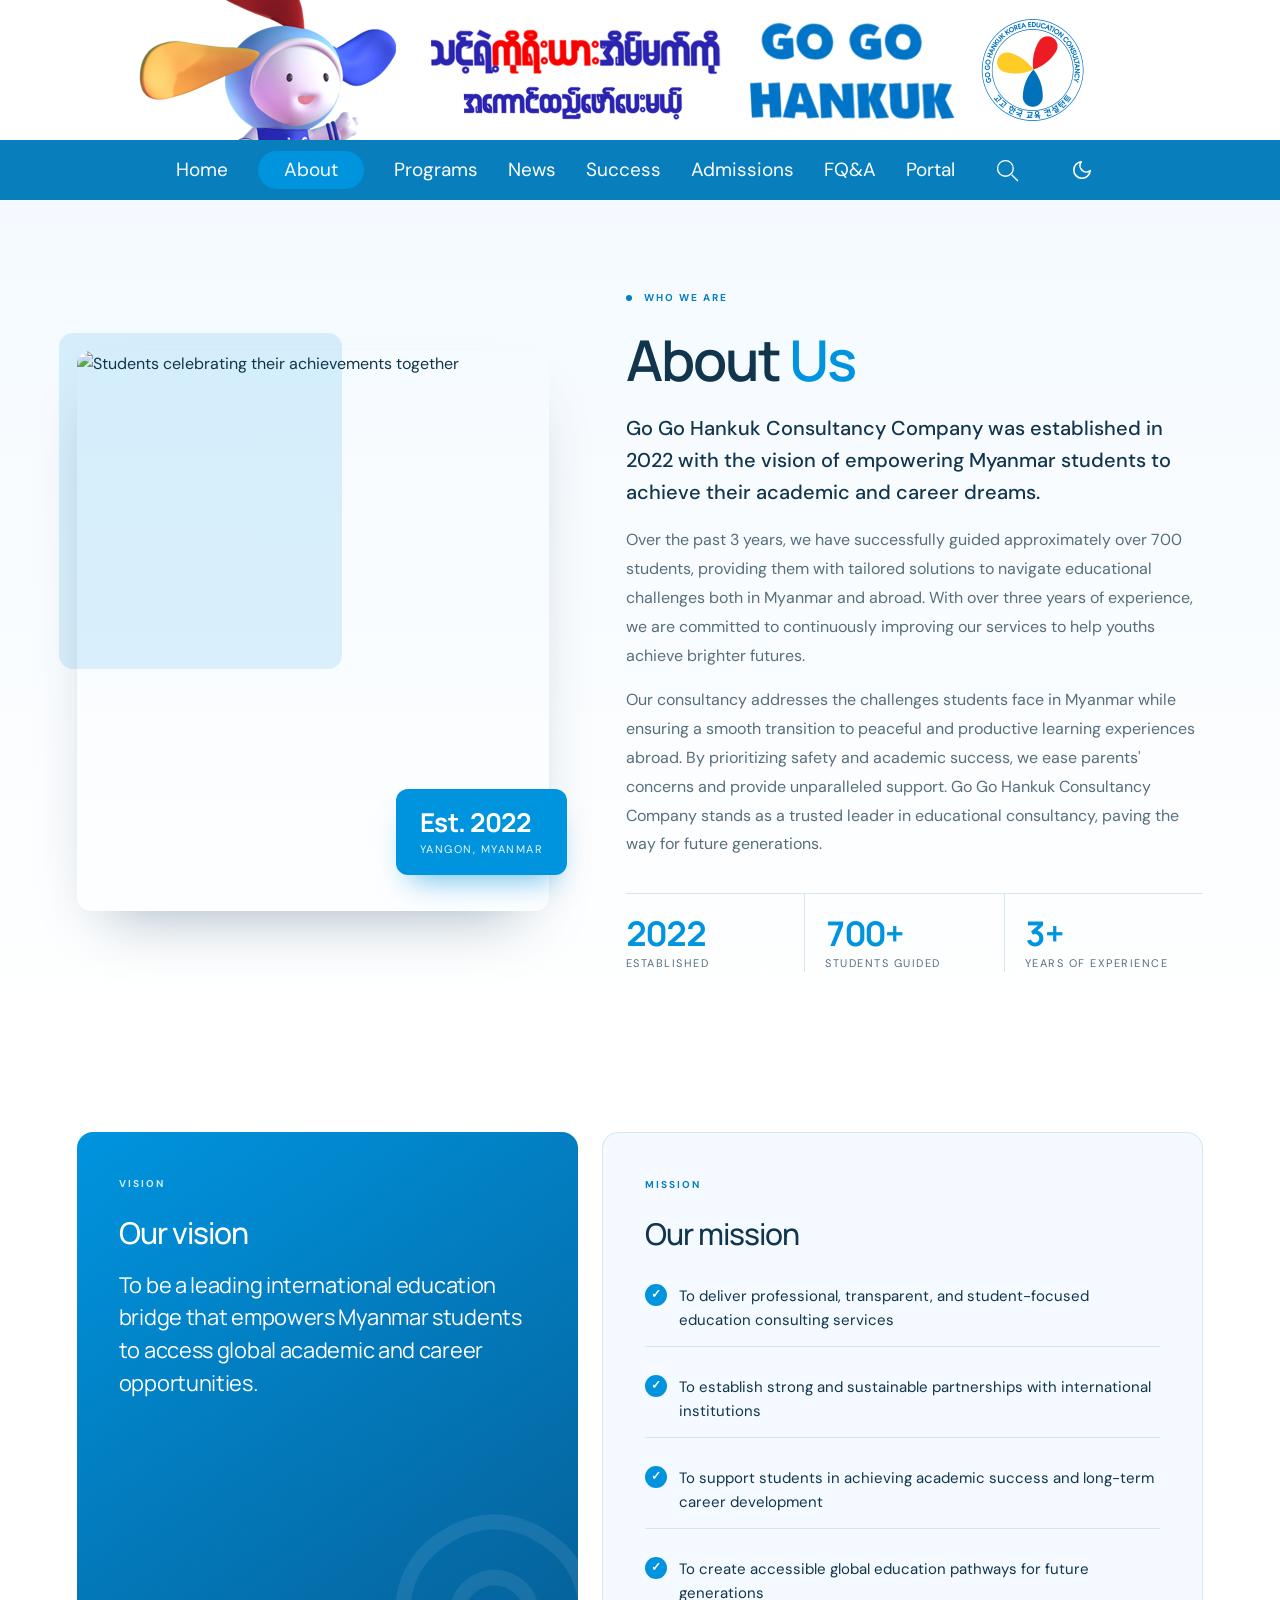
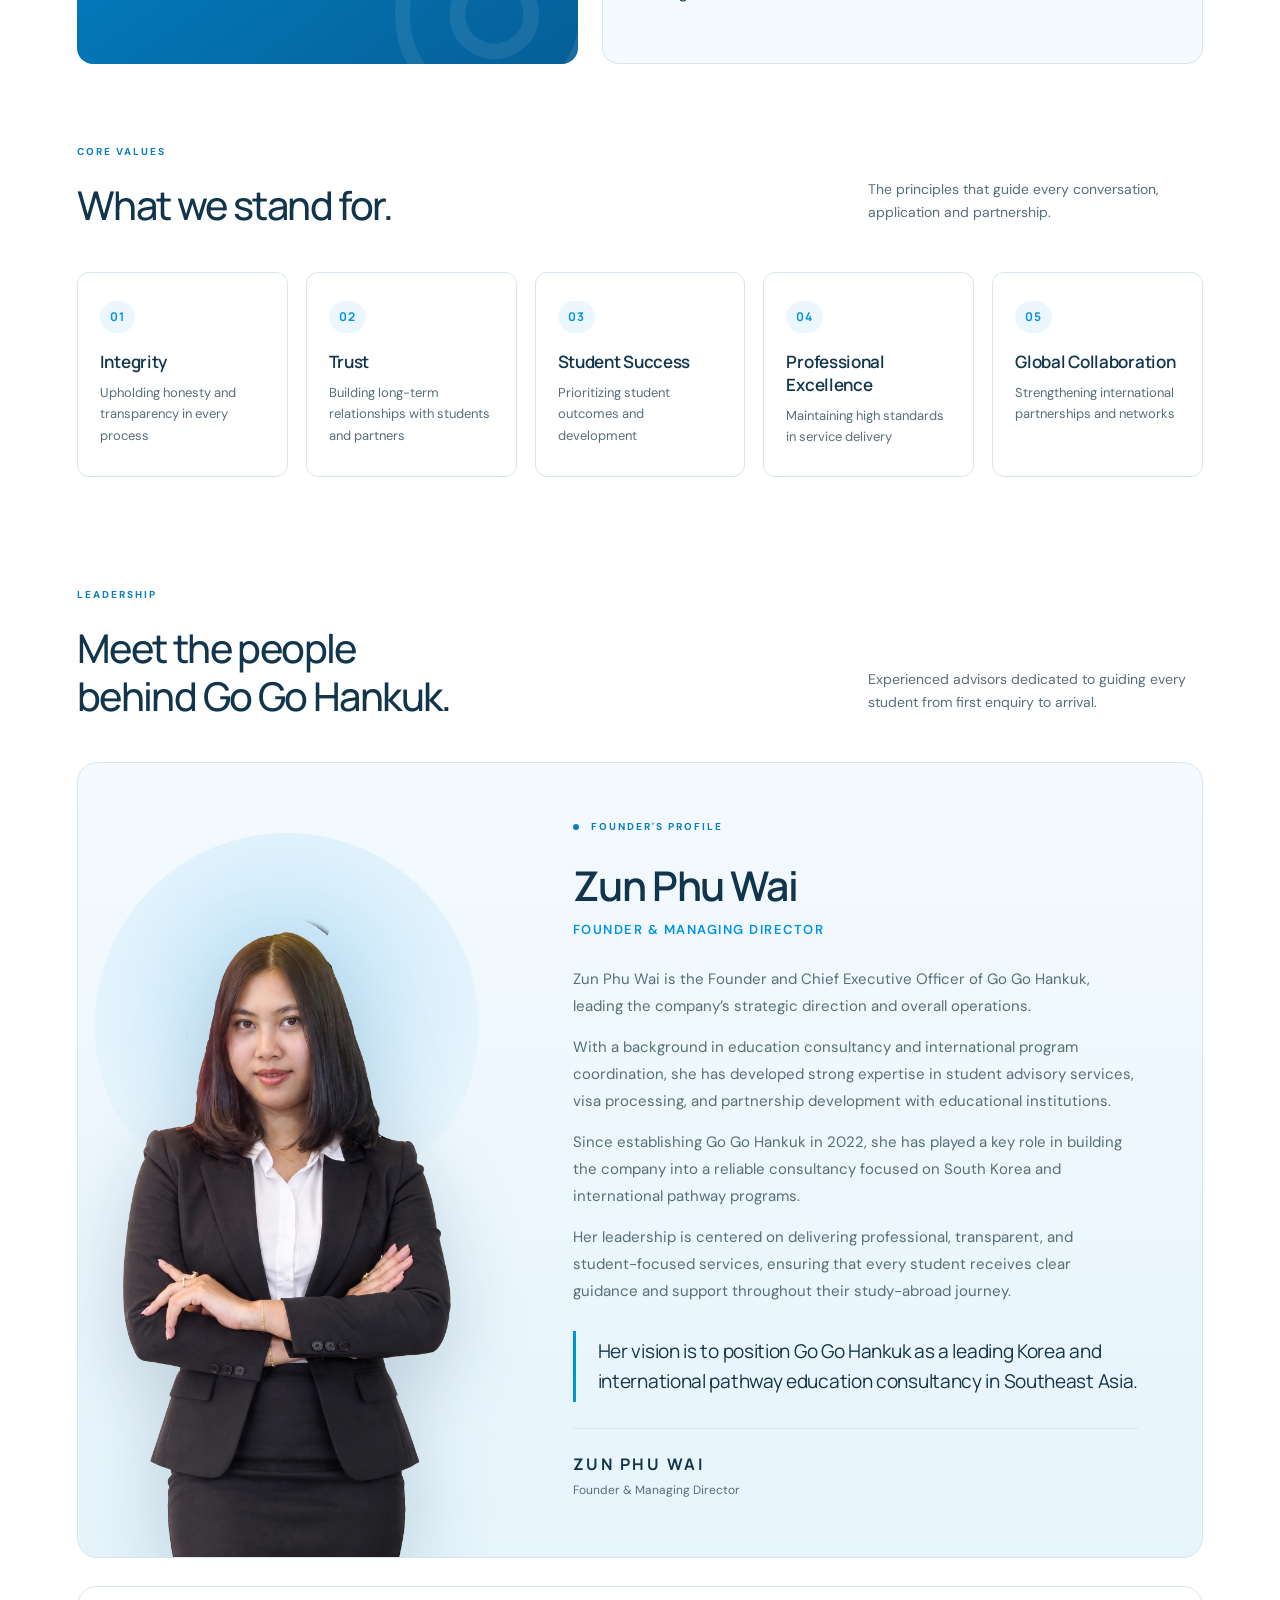
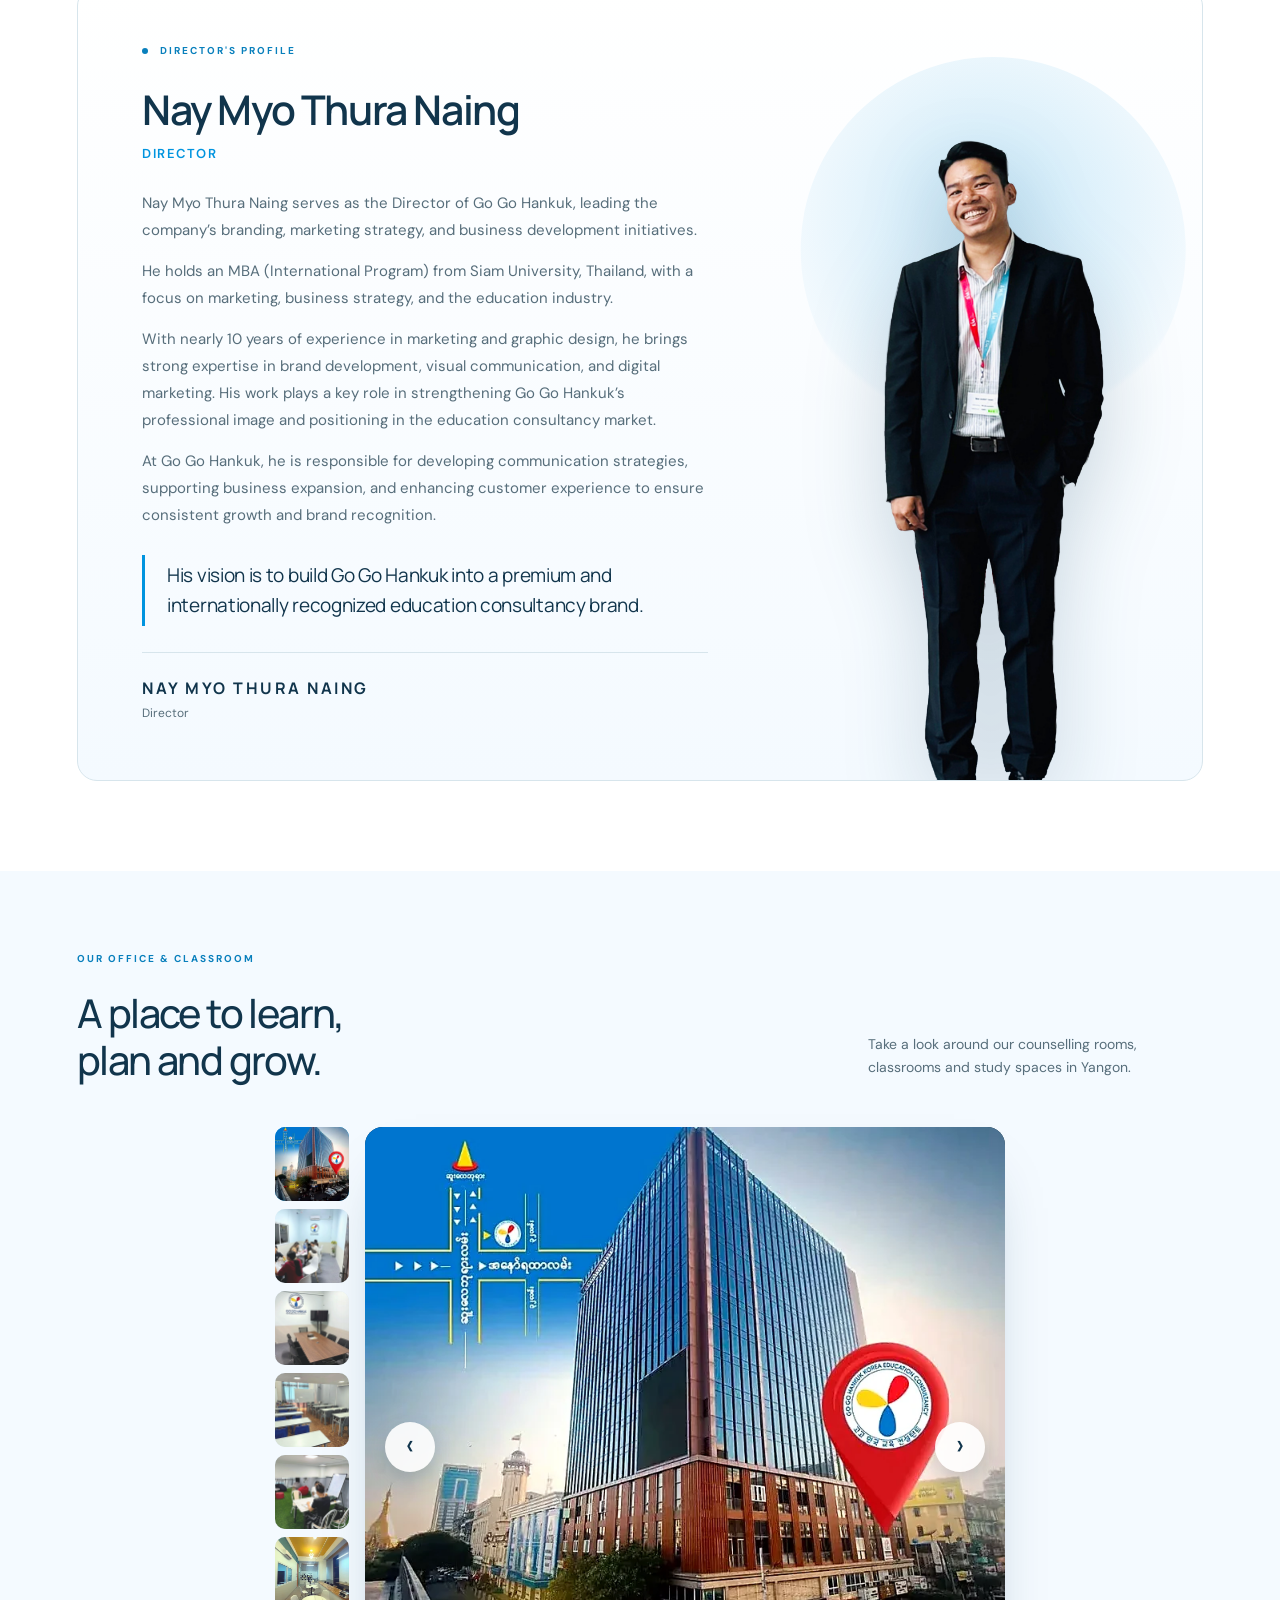
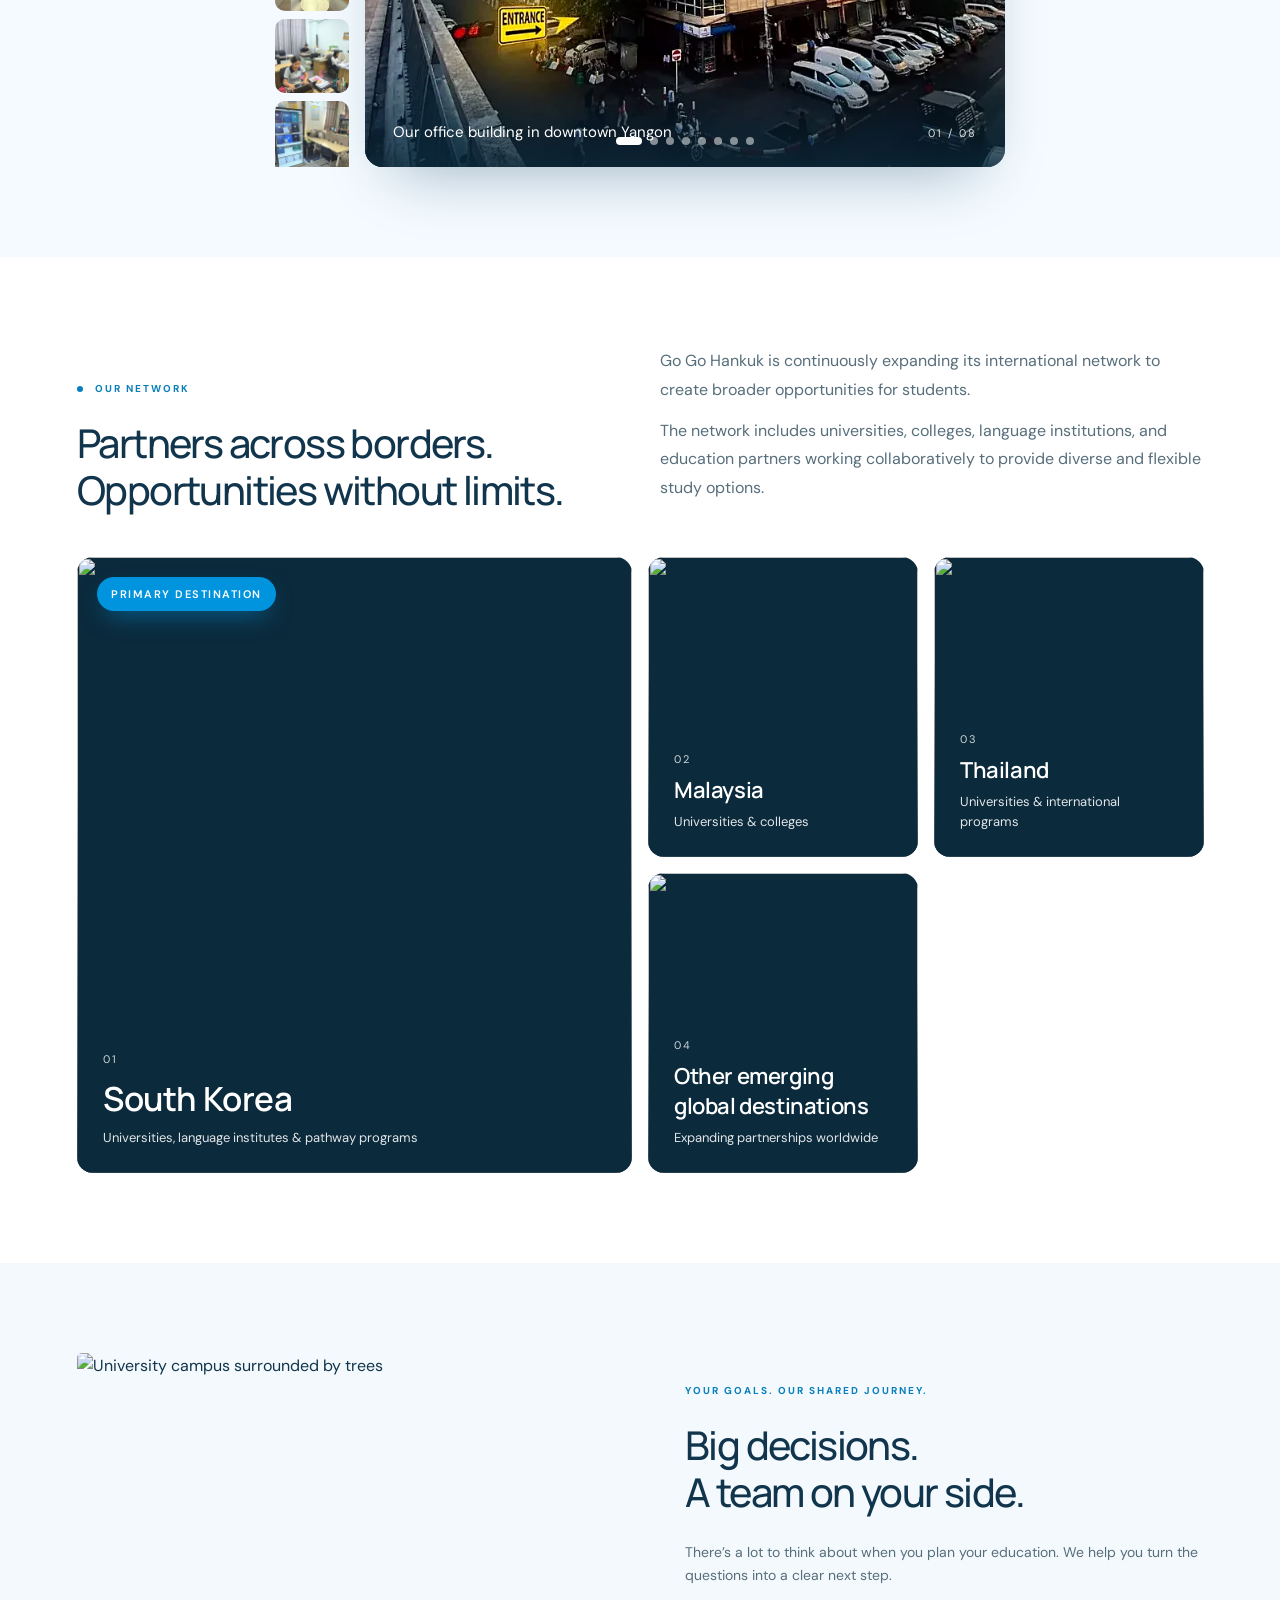
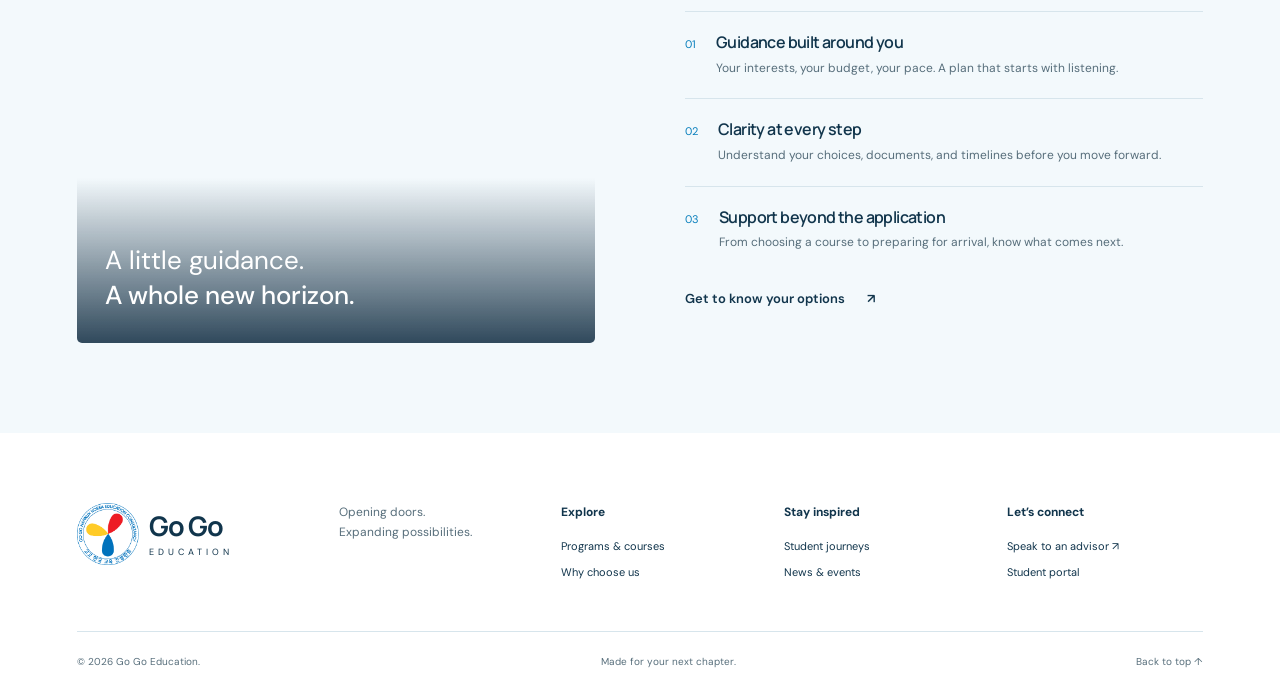
==== about.html @ c68dcde2 "Initial commit" ====
<!doctype html>
<html lang="en">

<head>
    <meta charset="utf-8">
    <meta name="viewport" content="width=device-width,initial-scale=1">
    <meta name="description" content="Go Go Education — About. Explore your education journey.">
    <title>About | Go Go Education</title>
    <link rel="icon" href="assets/go-go-logo.png">
    <script>(function(){try{var t=localStorage.getItem("theme");if(t!=="dark"&&t!=="light")t=matchMedia("(prefers-color-scheme:dark)").matches?"dark":"light";document.documentElement.setAttribute("data-theme",t);}catch(e){}})()</script>
    <link rel="stylesheet" href="styles.css">
    <link rel="stylesheet" href="home-layout.css">
    <link rel="stylesheet" href="pages.css">
    <link rel="stylesheet" href="theme.css">
    <script src="content.js" defer></script>
    <script src="app.js" defer></script>
</head>

<body><a class="skip" href="#main">Skip to content</a>
    <header class="school-header"><a class="web-banner" href="index.html" aria-label="Go Go Education home"><img
                src="assets/web-banner.png" alt="Go Go Hankuk Korea Education Consultancy banner" width="2560"
                height="280"></a>
        <div class="mobile-bar"><span>GO GO EDUCATION</span><button class="menu-toggle" aria-expanded="false"
                aria-controls="navigation">Menu ☰</button></div>
        <nav id="navigation" aria-label="Main navigation"><a href="index.html">Home</a><a href="about.html"
                aria-current="page">About</a><a href="programs.html">Programs</a><a href="news.html">News</a><a
                href="success.html">Success</a><a href="admissions.html">Admissions</a><a
                href="faq.html">FQ&A</a><a href="portal.html">Portal</a><button class="nav-search" id="search-open" aria-label="Search programs"><img
                    src="assets/search.svg" width="25" height="25" alt=""></button><button class="theme-toggle" id="theme-toggle" aria-label="Switch to dark mode"><svg class="icon-moon" viewBox="0 0 24 24" aria-hidden="true"><path d="M21 12.8A9 9 0 1 1 11.2 3a7 7 0 0 0 9.8 9.8z"/></svg><svg class="icon-sun" viewBox="0 0 24 24" aria-hidden="true"><circle cx="12" cy="12" r="4"/><path d="M12 2v2M12 20v2M4.9 4.9l1.4 1.4M17.7 17.7l1.4 1.4M2 12h2M20 12h2M4.9 19.1l1.4-1.4M17.7 6.3l1.4-1.4"/></svg></button></nav>
    </header>
    <main id="main">
        <section id="about-us" class="about-intro">
            <div class="about-media">
                <img id="about-image" alt="Students celebrating their achievements together" loading="lazy">
                <div class="about-badge"><strong>Est. 2022</strong><span>Yangon, Myanmar</span></div>
            </div>
            <div class="about-copy">
                <p class="eyebrow"><span class="dot"></span> WHO WE ARE</p>
                <h1>About <em>Us</em></h1>
                <p class="about-lead">Go Go Hankuk Consultancy Company was established in 2022 with the vision of
                    empowering Myanmar students to achieve their academic and career dreams.</p>
                <p>Over the past 3 years, we have successfully guided approximately over 700 students, providing them
                    with tailored solutions to navigate educational challenges both in Myanmar and abroad. With over
                    three years of experience, we are committed to continuously improving our services to help youths
                    achieve brighter futures.</p>
                <p>Our consultancy addresses the challenges students face in Myanmar while ensuring a smooth transition
                    to peaceful and productive learning experiences abroad. By prioritizing safety and academic
                    success, we ease parents' concerns and provide unparalleled support. Go Go Hankuk Consultancy
                    Company stands as a trusted leader in educational consultancy, paving the way for future
                    generations.</p>
                <ul class="about-stats">
                    <li><strong>2022</strong><span>Established</span></li>
                    <li><strong>700+</strong><span>Students guided</span></li>
                    <li><strong>3+</strong><span>Years of experience</span></li>
                </ul>
            </div>
        </section>
        <section id="vision-mission" class="vmv section">
            <div class="vmv-top">
                <article class="vmv-card vmv-vision">
                    <p class="eyebrow">VISION</p>
                    <h2>Our vision</h2>
                    <p class="vmv-statement">To be a leading international education bridge that empowers Myanmar
                        students to access global academic and career opportunities.</p>
                    <span class="vmv-glyph" aria-hidden="true">◎</span>
                </article>
                <article class="vmv-card vmv-mission">
                    <p class="eyebrow">MISSION</p>
                    <h2>Our mission</h2>
                    <ul class="vmv-list">
                        <li>To deliver professional, transparent, and student-focused education consulting services</li>
                        <li>To establish strong and sustainable partnerships with international institutions</li>
                        <li>To support students in achieving academic success and long-term career development</li>
                        <li>To create accessible global education pathways for future generations</li>
                    </ul>
                </article>
            </div>
            <div class="vmv-values">
                <div class="section-heading">
                    <div>
                        <p class="eyebrow">CORE VALUES</p>
                        <h2>What we stand for.</h2>
                    </div>
                    <p>The principles that guide every conversation, application and partnership.</p>
                </div>
                <ul class="values-grid">
                    <li><span class="value-icon" aria-hidden="true">01</span><h3>Integrity</h3><p>Upholding honesty and transparency in every process</p></li>
                    <li><span class="value-icon" aria-hidden="true">02</span><h3>Trust</h3><p>Building long-term relationships with students and partners</p></li>
                    <li><span class="value-icon" aria-hidden="true">03</span><h3>Student Success</h3><p>Prioritizing student outcomes and development</p></li>
                    <li><span class="value-icon" aria-hidden="true">04</span><h3>Professional Excellence</h3><p>Maintaining high standards in service delivery</p></li>
                    <li><span class="value-icon" aria-hidden="true">05</span><h3>Global Collaboration</h3><p>Strengthening international partnerships and networks</p></li>
                </ul>
            </div>
        </section>
        <section id="leadership" class="leadership section">
            <div class="section-heading">
                <div>
                    <p class="eyebrow">LEADERSHIP</p>
                    <h2>Meet the people<br>behind Go Go Hankuk.</h2>
                </div>
                <p>Experienced advisors dedicated to guiding every student from first enquiry to arrival.</p>
            </div>
            <article class="leader">
                <div class="leader-photo">
                    <img src="assets/Zun%20Phu%20Wai.png" alt="Zun Phu Wai, Founder and Managing Director of Go Go Hankuk" loading="lazy" width="1128" height="2166">
                </div>
                <div class="leader-bio">
                    <p class="eyebrow"><span class="dot"></span> FOUNDER'S PROFILE</p>
                    <h3 class="leader-name">Zun Phu Wai</h3>
                    <p class="leader-role">Founder &amp; Managing Director</p>
                    <p>Zun Phu Wai is the Founder and Chief Executive Officer of Go Go Hankuk, leading the company’s
                        strategic direction and overall operations.</p>
                    <p>With a background in education consultancy and international program coordination, she has
                        developed strong expertise in student advisory services, visa processing, and partnership
                        development with educational institutions.</p>
                    <p>Since establishing Go Go Hankuk in 2022, she has played a key role in building the company into
                        a reliable consultancy focused on South Korea and international pathway programs.</p>
                    <p>Her leadership is centered on delivering professional, transparent, and student-focused
                        services, ensuring that every student receives clear guidance and support throughout their
                        study-abroad journey.</p>
                    <blockquote class="leader-quote">Her vision is to position Go Go Hankuk as a leading Korea and
                        international pathway education consultancy in Southeast Asia.</blockquote>
                    <div class="leader-sign"><strong>ZUN PHU WAI</strong><span>Founder &amp; Managing Director</span></div>
                </div>
            </article>
            <article class="leader leader-alt">
                <div class="leader-photo">
                    <img src="assets/NayMyo.png" alt="Nay Myo Thura Naing, Director of Go Go Hankuk" loading="lazy" width="814" height="1500">
                </div>
                <div class="leader-bio">
                    <p class="eyebrow"><span class="dot"></span> DIRECTOR'S PROFILE</p>
                    <h3 class="leader-name">Nay Myo Thura Naing</h3>
                    <p class="leader-role">Director</p>
                    <p>Nay Myo Thura Naing serves as the Director of Go Go Hankuk, leading the company’s branding,
                        marketing strategy, and business development initiatives.</p>
                    <p>He holds an MBA (International Program) from Siam University, Thailand, with a focus on
                        marketing, business strategy, and the education industry.</p>
                    <p>With nearly 10 years of experience in marketing and graphic design, he brings strong expertise
                        in brand development, visual communication, and digital marketing. His work plays a key role
                        in strengthening Go Go Hankuk’s professional image and positioning in the education
                        consultancy market.</p>
                    <p>At Go Go Hankuk, he is responsible for developing communication strategies, supporting business
                        expansion, and enhancing customer experience to ensure consistent growth and brand
                        recognition.</p>
                    <blockquote class="leader-quote">His vision is to build Go Go Hankuk into a premium and
                        internationally recognized education consultancy brand.</blockquote>
                    <div class="leader-sign"><strong>NAY MYO THURA NAING</strong><span>Director</span></div>
                </div>
            </article>
        </section>
        <section id="office" class="office section">
            <div class="section-heading">
                <div>
                    <p class="eyebrow">OUR OFFICE &amp; CLASSROOM</p>
                    <h2>A place to learn,<br>plan and grow.</h2>
                </div>
                <p>Take a look around our counselling rooms, classrooms and study spaces in Yangon.</p>
            </div>
            <div class="office-layout">
                <ul class="office-grid" id="office-grid" aria-label="Choose a photo"></ul>
                <div class="office-slider" id="office-slider" tabindex="0" aria-roledescription="carousel" aria-label="Office and classroom photos">
                    <div class="office-track" id="office-track"></div>
                    <button class="office-arrow prev" id="office-prev" aria-label="Previous photo">&#8249;</button>
                    <button class="office-arrow next" id="office-next" aria-label="Next photo">&#8250;</button>
                    <div class="office-caption"><span id="office-caption"></span><span id="office-counter"></span></div>
                    <div class="office-dots" id="office-dots"></div>
                </div>
            </div>
        </section>
        <section id="network" class="network section">
            <div class="network-intro">
                <div>
                    <p class="eyebrow"><span class="dot"></span> OUR NETWORK</p>
                    <h2>Partners across borders.<br>Opportunities without limits.</h2>
                </div>
                <div class="network-copy">
                    <p>Go Go Hankuk is continuously expanding its international network to create broader
                        opportunities for students.</p>
                    <p>The network includes universities, colleges, language institutions, and education partners
                        working collaboratively to provide diverse and flexible study options.</p>
                </div>
            </div>
            <ul class="network-grid" id="network-list"></ul>
        </section>
        <section id="why-us" class="why section">
            <div class="why-photo"><img id="why-image" loading="lazy" alt="University campus surrounded by trees">
                <div class="photo-caption">A little guidance.<br><strong>A whole new horizon.</strong></div>
            </div>
            <div class="why-copy">
                <p class="eyebrow">YOUR GOALS. OUR SHARED JOURNEY.</p>
                <h2>Big decisions.<br>A team on your side.</h2>
                <p>There’s a lot to think about when you plan your education. We help you turn the questions into a
                    clear next step.</p>
                <div id="benefit-list"></div><a class="text-link" href="admissions.html">Get to know your options
                    <span>↗</span></a>
            </div>
        </section>
    </main>
    <footer>
        <div class="footer-main"><a class="brand" href="index.html"><img class="footer-logo" src="assets/go-go-logo.png"
                    alt="Go Go logo"><span><strong data-brand>Go Go</strong><small>EDUCATION</small></span></a>
            <p>Opening doors.<br>Expanding possibilities.</p>
            <div><strong>Explore</strong><a href="programs.html">Programs & courses</a><a href="about.html">Why choose
                    us</a></div>
            <div><strong>Stay inspired</strong><a href="success.html">Student journeys</a><a href="news.html">News &
                    events</a></div>
            <div><strong>Let’s connect</strong><a href="admissions.html">Speak to an advisor ↗</a><a href="portal.html">Student portal</a></div>
        </div>
        <div class="footer-bottom"><span>© <span id="year"></span> <span data-brand>Go Go</span>
                Education.</span><span>Made for your next chapter.</span><a href="#">Back to top ↑</a></div>
    </footer>
    <dialog id="detail-dialog" aria-labelledby="dialog-title"><button class="close-dialog"
            aria-label="Close details">×</button>
        <p class="eyebrow" id="dialog-label"></p>
        <h2 id="dialog-title"></h2>
        <div id="dialog-body"></div><a class="button" href="admissions.html" id="dialog-cta">Talk about your next step
            ↗</a>
    </dialog><noscript>
        <p>Enable JavaScript to view program details and news content.</p>
    </noscript>
</body>

</html>
---- styles.css ----
@import url('https://fonts.googleapis.com/css2?family=DM+Sans:wght@400;500;600;700&family=Manrope:wght@400;500;600;700;800&display=swap');
:root{--ink:#133347;--blue:#087fb8;--sky:#e5f4fb;--muted:#576e7b;--line:#d7e5ec;--white:#fff;--radius:5px}*{box-sizing:border-box}html{scroll-behavior:smooth;scroll-padding-top:100px}body{margin:0;color:var(--ink);background:#fff;font-family:'DM Sans',sans-serif;font-size:16px;line-height:1.65}a{color:inherit;text-decoration:none}button{font:inherit;cursor:pointer}button,a{-webkit-tap-highlight-color:transparent}button:focus-visible,a:focus-visible{outline:3px solid #12659a;outline-offset:5px}img{display:block;max-width:100%;object-fit:cover}header{height:104px;padding:0 5.5%;display:flex;align-items:center;justify-content:space-between;border-bottom:1px solid var(--line);background:white;position:relative;z-index:5}.brand{display:flex;gap:10px;align-items:center;line-height:1}.brand-mark{display:grid;place-items:center;width:44px;height:44px;color:white;background:var(--blue);font-size:35px;border-radius:50% 50% 5px 50%}.brand strong{font-family:Manrope,sans-serif;font-size:27px;letter-spacing:-1px}.brand small{display:block;font-size:9px;letter-spacing:4px;margin-top:9px}nav{display:flex;gap:31px;align-items:center;font-size:14px;font-weight:500}nav a:not(.button):hover{color:var(--blue)}.button{display:inline-flex;align-items:center;justify-content:center;gap:24px;background:var(--blue);color:white;border:1px solid var(--blue);padding:16px 24px;border-radius:4px;font-size:14px;font-weight:600;transition:background .2s,transform .2s}.button:hover{background:#06658f;transform:translateY(-2px)}.button span{font-size:20px;line-height:1}.button.small{padding:12px 20px}.menu-toggle{display:none}.hero{display:grid;grid-template-columns:1fr 1fr;min-height:670px;background:#f4faff}.hero-copy{padding:64px 8% 55px 11%}.eyebrow{font-size:10px;font-weight:700;letter-spacing:2px;color:var(--blue);margin:0 0 22px}.dot{display:inline-block;height:6px;width:6px;border-radius:50%;background:var(--blue);margin-right:8px}h1,h2,h3{font-family:Manrope,sans-serif}h1{font-size:clamp(54px,5.6vw,86px);letter-spacing:-4px;line-height:1.1;font-weight:500;margin:25px 0}em{color:var(--blue);font-style:normal}.intro{max-width:405px;color:var(--muted);font-size:15px;line-height:1.85}.hero-actions{display:flex;align-items:center;flex-wrap:wrap;gap:22px;margin-top:28px}.text-link{display:inline-flex;gap:22px;align-items:center;font-size:13px;font-weight:600;background:none;border:0;padding:0;color:var(--ink)}.text-link:hover{color:var(--blue)}.hero-note{display:flex;align-items:center;gap:12px;font-size:11px;line-height:1.6;margin-top:35px;color:var(--muted)}.note-icon{font-size:28px;color:var(--blue)}.hero-visual{position:relative;margin:24px 24px 24px 0;min-width:0;overflow:hidden;border-radius:6px}.hero-visual>img{width:100%;height:100%;position:absolute;object-position:48% center}.hero-visual:after{content:'';position:absolute;inset:55% 0 0;background:linear-gradient(transparent,#102e3c88);pointer-events:none}.image-label{position:absolute;z-index:1;left:24px;top:24px;display:flex;align-items:center;gap:10px;background:#fffffff0;padding:10px 15px;font-size:10px;border-radius:4px}.mini-globe{font-size:24px}.floating-note{position:absolute;z-index:1;bottom:64px;left:25px;right:25px;background:#e7f5fcf2;display:flex;gap:16px;align-items:center;padding:22px 25px;border-radius:4px;font-size:18px;line-height:1.6}.floating-note>span{color:var(--blue);font-size:36px}.floating-note strong{font-weight:500}.photo-index{position:absolute;z-index:1;bottom:25px;left:26px;color:white;font-size:9px;letter-spacing:2px}.path-strip{display:flex;align-items:center;justify-content:space-between;padding:27px 5.5%;border-bottom:1px solid var(--line);gap:20px;font-size:14px}.path-strip>span:first-child{font-size:9px;letter-spacing:1.5px;max-width:160px}.section{padding:90px 6%}.section-heading{display:flex;align-items:flex-end;justify-content:space-between;margin-bottom:42px;gap:35px}h2{font-size:clamp(32px,3.1vw,46px);line-height:1.2;letter-spacing:-1.6px;font-weight:500;margin:0}.section-heading>p{max-width:335px;color:var(--muted);font-size:14px;margin:0 0 6px}.program-grid{display:grid;grid-template-columns:repeat(3,1fr);gap:20px}.program-card{border:1px solid var(--line);border-radius:5px;padding:28px;background:#fbfdfe}.program-card:nth-child(2){background:#eaf6fc}.card-top{display:flex;align-items:center;justify-content:space-between;margin-bottom:34px}.program-symbol{font-size:32px;color:var(--blue);font-weight:500}.number{font-size:11px;color:var(--muted)}.program-card .eyebrow{font-size:9px;letter-spacing:1.4px;margin-bottom:12px}h3{font-size:23px;letter-spacing:-.6px;line-height:1.35;font-weight:600;margin:0 0 14px}.description{color:var(--muted);font-size:14px;min-height:70px}.meta{font-size:11px;color:var(--muted)}.program-card .meta{margin:24px 0;padding-bottom:20px;border-bottom:1px solid var(--line)}.why{background:#f3f9fc;display:grid;grid-template-columns:1fr 1fr;gap:8%;align-items:center}.why-photo{position:relative;height:590px;overflow:hidden;border-radius:5px}.why-photo img{width:100%;height:100%}.photo-caption{position:absolute;bottom:0;left:0;right:0;background:linear-gradient(transparent,#122e43dd);padding:65px 28px 30px;color:white;font-size:26px;line-height:1.35}.photo-caption strong{font-weight:500}.why-copy>p:not(.eyebrow){font-size:14px;color:var(--muted);margin:24px 0}.benefit{display:flex;gap:20px;border-top:1px solid var(--line);padding:20px 0}.benefit>span{font-size:11px;color:var(--blue);padding-top:3px}.benefit h3{font-size:16px;margin:0 0 5px}.benefit p{font-size:12px;color:var(--muted);margin:0}.why-copy .text-link{margin-top:15px}.story-layout{display:grid;grid-template-columns:.8fr 1.2fr;border:1px solid var(--line);border-radius:5px;overflow:hidden}.story-art{background:#ccecff;padding:30px 45px;position:relative}.story-art>span{font-family:Georgia,serif;font-size:100px;line-height:1;color:var(--blue)}.story-art p{font-family:Manrope,sans-serif;font-size:38px;letter-spacing:-1px;line-height:1.3;margin:0 0 50px}.story-art>div{font-size:10px;letter-spacing:1.5px}.story-content{padding:45px 50px;background:#f8fbfd}blockquote{font-family:Manrope,sans-serif;font-size:25px;line-height:1.5;letter-spacing:-.5px;margin:0 0 24px}.story-name{font-size:12px;font-weight:600}.disclaimer{font-size:10px;color:var(--muted)}.story-controls{display:flex;align-items:center;gap:10px;margin-top:25px}.story-controls span{margin-right:auto;font-size:11px}.story-controls button{width:39px;height:39px;border:1px solid #9eb9ca;background:white;border-radius:50%;color:var(--ink)}.story-controls button:hover{background:var(--sky)}.journal{padding-top:10px}.news-grid{display:grid;grid-template-columns:repeat(3,1fr);gap:26px}.news-card img{width:100%;height:210px;border-radius:5px;margin-bottom:23px}.news-card .eyebrow{font-size:9px;margin-bottom:10px}.news-card h3{font-size:20px}.news-card button{border:0;background:none;text-align:left;padding:0;color:var(--ink);font:inherit;line-height:1.45}.news-card button:hover{color:var(--blue)}.contact{background:#dff2fc;margin:0 3% 70px;border-radius:6px;padding:65px 5%;display:flex;align-items:center;justify-content:space-between;overflow:hidden}.contact h2{font-size:clamp(32px,3.6vw,52px)}.contact p:not(.eyebrow){font-size:14px;color:var(--muted)}.contact .button{margin-top:18px}.contact .contact-note{font-size:10px}.contact-arrow{font-size:220px;color:#9ed7f3;line-height:1;margin-right:10px}footer{padding:0 6%}.footer-main{display:grid;grid-template-columns:1.2fr 1fr 1fr 1fr 1fr;gap:26px;padding-bottom:50px}.footer-main>p{font-size:12px;color:var(--muted);margin:0}.footer-main>div{display:flex;flex-direction:column;font-size:11px;gap:8px}.footer-main>div>strong{font-size:12px;margin-bottom:6px}.footer-main .brand{align-self:start}.footer-bottom{border-top:1px solid var(--line);display:flex;justify-content:space-between;gap:20px;padding:22px 0;font-size:10px;color:var(--muted)}dialog{border:1px solid var(--line);border-radius:10px;max-width:600px;width:calc(100% - 32px);padding:45px;color:var(--ink)}dialog::backdrop{background:#0b263b99;backdrop-filter:blur(4px)}dialog h2{font-size:32px;margin-bottom:25px}#dialog-body{font-size:15px;line-height:1.9;color:var(--muted);margin-bottom:30px}.close-dialog{position:absolute;top:10px;right:15px;font-size:27px;border:0;background:none;color:var(--ink)}[hidden]{display:none!important}.skip{position:absolute;left:10px;top:-60px;background:white;padding:10px;z-index:20}.skip:focus{top:5px}
@media(min-width:1500px){body{max-width:1800px;margin:auto}}@media(max-width:1050px){nav{gap:18px;font-size:12px}.hero-copy{padding:45px 7% 40px 10%}h1{font-size:64px}.hero{min-height:640px}.hero-actions{gap:18px}.hero-actions .button{padding:14px 18px}.footer-main{grid-template-columns:1.2fr 1fr 1fr}.footer-main>p{display:none}.why{gap:5%}.story-content{padding:35px}.contact-arrow{font-size:160px}}
@media(max-width:760px){html{scroll-padding-top:20px}header{height:82px;padding:0 6%}.brand strong{font-size:24px}.brand-mark{height:37px;width:37px;font-size:28px}.menu-toggle{display:flex;gap:12px;align-items:center;background:white;border:1px solid var(--line);padding:8px 12px;border-radius:4px;font-size:12px}nav{display:none;position:absolute;top:82px;left:0;right:0;background:white;padding:24px 6%;box-shadow:0 10px 15px #13334710;align-items:stretch;font-size:15px}nav.open{display:flex;flex-direction:column}nav>a{padding:6px 0}.hero{grid-template-columns:1fr}.hero-copy{padding:40px 6% 32px}h1{font-size:60px;letter-spacing:-3px}.hero .eyebrow{font-size:9px}.hero-note{margin-top:24px}.hero-visual{height:440px;margin:0 6% 24px}.hero-visual>img{object-position:center}.path-strip{justify-content:flex-start;flex-wrap:wrap;padding:22px 6%;gap:12px 25px;font-size:12px}.path-strip>span:first-child{width:100%;max-width:none}.section{padding:60px 6%}.section-heading{display:block;margin-bottom:30px}.section-heading>p{margin-top:22px}.program-grid,.news-grid{grid-template-columns:1fr}.program-card{padding:26px}.card-top{margin-bottom:25px}.description{min-height:0}.why{grid-template-columns:1fr;gap:35px}.why-photo{height:370px}.story-layout{grid-template-columns:1fr}.story-art{padding:25px 30px}.story-art>span{font-size:70px}.story-art p{font-size:32px;margin-bottom:30px}.story-content{padding:30px}blockquote{font-size:22px}.journal{padding-top:0}.news-grid{gap:34px}.news-card img{height:240px}.contact{margin:0 4% 50px;padding:40px 7%}.contact-arrow{display:none}.footer-main{grid-template-columns:1fr 1fr;gap:30px}.footer-main>.brand{grid-column:1/-1}.footer-bottom{flex-wrap:wrap}.eyebrow{margin-bottom:18px}dialog{padding:38px 25px}}
@media(prefers-reduced-motion:reduce){html{scroll-behavior:auto}*{transition:none!important}}
---- home-layout.css ----
/* Screenshot-inspired homepage. Change these tokens to adjust the theme. */
:root{--blue:#087fbc;--sky:#e5f5ff;--ink:#11354c}
body{max-width:none}.school-header{display:block;height:auto;padding:0;border:0;background:white}.header-top{height:140px;display:flex;align-items:center;justify-content:center;position:relative;padding:15px 4%}.school-brand{display:flex;align-items:center;gap:16px}.school-brand img{height:108px;width:108px;object-fit:contain}.school-brand strong{font-family:Manrope,sans-serif;display:block;font-size:36px;line-height:1.3;letter-spacing:.2px;font-weight:800}.school-brand small{font-size:18px;font-weight:400;letter-spacing:.5px}.site-search{position:absolute;left:3.6%;border:0;background:transparent;color:var(--ink);padding:10px;display:flex}.header-contact{position:absolute;right:4%;display:flex;align-items:center;gap:12px;color:var(--blue);font-size:17px}.header-contact span{font-size:32px}.school-header nav{height:60px;display:flex;justify-content:center;gap:clamp(24px,3.2vw,62px);background:var(--blue);color:#fff;font-size:19px;font-weight:400;padding:0 20px}.school-header nav a{white-space:nowrap}.school-header nav a:hover{color:white;text-decoration:underline;text-underline-offset:7px}.hero{display:block;position:relative;min-height:760px;height:calc(100vh - 200px);background:#d8edf8;isolation:isolate;overflow:hidden}.hero-visual{position:absolute;inset:0;margin:0;border-radius:0;z-index:-1;height:auto}.hero-visual>img{width:100%;height:100%;object-position:center 44%;object-fit:cover}.hero-visual:after{display:none}.hero-copy{position:relative;top:22%;margin-left:6.9%;width:43.4%;padding:clamp(42px,6.3vw,122px) 3.5vw 48px;background:#43a9db;color:white}.hero h1{font-family:Manrope,sans-serif;font-weight:800;letter-spacing:-2px;font-size:clamp(44px,4.8vw,92px);line-height:1.12;margin:0 0 24px;white-space:nowrap}.hero .intro{font-size:clamp(25px,2.65vw,50px);line-height:1.25;max-width:none;color:white;margin:0}.hero-actions{margin-top:40px;display:block}.hero-actions .button{background:white;border-color:white;color:#07669d;border-radius:0;padding:14px 30px;font-size:18px;font-weight:400}.hero-actions .button:hover{background:#e7f6ff}.hero-copy>.eyebrow,.hero-note,.hero-actions>.text-link,.image-label,.floating-note,.photo-index{display:none}.footer-logo{width:62px;height:62px;object-fit:contain}.search-input{padding:14px;width:100%;border:1px solid var(--line);font:inherit;margin-bottom:14px}.search-result{display:block;border:0;border-bottom:1px solid var(--line);background:white;padding:14px 0;width:100%;text-align:left;color:var(--blue)}
@media(max-width:1100px){.school-header nav{gap:22px;font-size:15px}.hero{min-height:650px}.hero-copy{width:51%;padding:65px 35px 45px}.hero h1{font-size:50px}.hero .intro{font-size:30px}.school-brand strong{font-size:29px}.school-brand small{font-size:15px}.header-contact{font-size:14px}}
@media(max-width:760px){.header-top{height:112px;padding:10px 5%;justify-content:flex-start}.school-brand{gap:10px}.school-brand img{width:76px;height:76px}.school-brand strong{font-size:24px}.school-brand small{font-size:10px;letter-spacing:0}.site-search,.header-contact{display:none}.school-header .menu-toggle{margin-left:auto;font-size:11px;padding:8px}.school-header nav{display:none;position:absolute;top:112px;left:0;right:0;height:auto;padding:20px 6%;gap:10px;font-size:16px}.school-header nav.open{display:flex;align-items:stretch}.hero{height:700px;min-height:0}.hero-visual>img{object-position:62% center}.hero-copy{top:260px;margin-left:6%;width:88%;padding:40px 26px}.hero h1{font-size:clamp(31px,8vw,50px);letter-spacing:-1px;white-space:normal;margin-bottom:20px}.hero .intro{font-size:27px}.hero-actions{margin-top:28px}.hero-actions .button{font-size:15px;padding:13px 22px}}
---- pages.css ----
.web-banner{display:block;width:100%;background:white}.web-banner img{width:100%;height:auto;max-height:none;object-fit:contain}.mobile-bar{display:none}.school-header nav{gap:30px}.school-header nav [aria-current="page"]{background:#0094DF;color:#fff;padding:8px 26px;border-radius:999px;line-height:1.2}.school-header nav [aria-current="page"]:hover{text-decoration:none;background:#0a9ff0}.nav-search{display:flex;align-items:center;justify-content:center;width:45px;height:45px;border:0;background:transparent;padding:10px}.nav-search:hover{background:#ffffff24}footer{padding-top:70px}.hero{height:760px;min-height:760px}.document-page{background:#f4faff;padding:64px 6% 72px;min-height:480px}.document-page h1{font-size:44px;line-height:1.4;letter-spacing:-1.3px;font-weight:500;margin:0 0 28px;max-width:1124px}.document-page h2{font-family:'DM Sans',sans-serif;font-size:19px;line-height:1.6;letter-spacing:0;margin-top:26px}.document-page p{font-size:18px;max-width:1124px;line-height:1.75;margin:12px 0 24px}.document-page a{text-decoration:underline;text-underline-offset:4px}.document-page .meta{font-size:13px}.journal{padding-top:64px;min-height:636px}.news-card h3 a:hover{color:var(--blue)}#pagination{position:static;display:flex;justify-content:flex-start;gap:22px;align-items:center;margin-top:55px;height:auto;background:none;padding:0;color:var(--blue)}#pagination a{padding:8px 0;font-size:15px}#pagination span{font-size:14px}#pagination [aria-disabled]{opacity:.45}.article-back{display:inline-block;margin-top:28px}.search-input{color:var(--ink)}.about-intro{display:grid;grid-template-columns:.9fr 1.1fr;gap:clamp(36px,6vw,90px);align-items:center;padding:90px 6%;background:linear-gradient(180deg,#f4faff,#fff)}.about-media{position:relative;isolation:isolate}.about-media img{width:100%;height:560px;border-radius:14px;box-shadow:0 30px 60px -30px #0b3a5a66}.about-media:before{content:'';position:absolute;inset:-18px auto auto -18px;width:60%;height:60%;border-radius:14px;background:#0094DF22;z-index:-1}.about-badge{position:absolute;right:-18px;bottom:36px;background:#0094DF;color:#fff;padding:18px 24px;border-radius:12px;box-shadow:0 18px 30px -14px #0094DF99;line-height:1.2}.about-badge strong{display:block;font-family:Manrope,sans-serif;font-size:26px;letter-spacing:-.5px}.about-badge span{font-size:11px;letter-spacing:1.5px;text-transform:uppercase;opacity:.9}.about-copy h1{font-size:clamp(40px,4.4vw,64px);letter-spacing:-2px;line-height:1.1;font-weight:600;margin:0 0 22px}.about-copy h1 em{color:#0094DF}.about-lead{font-size:20px;line-height:1.6;color:var(--ink);font-weight:500;margin:0 0 18px}.about-copy p:not(.eyebrow):not(.about-lead){font-size:16px;line-height:1.8;color:var(--muted);margin:0 0 16px}.about-stats{list-style:none;display:flex;gap:0;padding:0;margin:34px 0 0;border-top:1px solid var(--line)}.about-stats li{flex:1;padding:22px 20px 0 0;display:flex;flex-direction:column;gap:4px}.about-stats li+li{padding-left:20px;border-left:1px solid var(--line)}.about-stats strong{font-family:Manrope,sans-serif;font-size:34px;letter-spacing:-1px;color:#0094DF;line-height:1}.about-stats span{font-size:11px;letter-spacing:1.5px;text-transform:uppercase;color:var(--muted)}.vmv{padding-top:70px}.vmv-top{display:grid;grid-template-columns:1fr 1.2fr;gap:24px;margin-bottom:80px}.vmv-card{position:relative;border-radius:16px;padding:44px 42px;overflow:hidden}.vmv-card h2{font-size:30px;letter-spacing:-1px;margin:0 0 18px}.vmv-vision{background:linear-gradient(145deg,#0094DF,#065f97);color:#fff}.vmv-vision .eyebrow{color:#cdeeff}.vmv-statement{font-family:Manrope,sans-serif;font-size:clamp(20px,1.7vw,25px);line-height:1.5;letter-spacing:-.3px;margin:0;max-width:420px}.vmv-glyph{position:absolute;right:-30px;bottom:-60px;font-size:260px;line-height:1;color:#ffffff14;pointer-events:none}.vmv-mission{background:#f4faff;border:1px solid var(--line)}.vmv-list{list-style:none;margin:0;padding:0;display:grid;gap:14px}.vmv-list li{position:relative;padding:14px 0 14px 34px;font-size:15px;line-height:1.6;color:var(--ink);border-bottom:1px solid var(--line)}.vmv-list li:last-child{border-bottom:0}.vmv-list li:before{content:'✓';position:absolute;left:0;top:14px;width:22px;height:22px;border-radius:50%;background:#0094DF;color:#fff;font-size:12px;font-weight:700;display:grid;place-items:center}.values-grid{list-style:none;margin:0;padding:0;display:grid;grid-template-columns:repeat(5,1fr);gap:18px}.values-grid li{background:#fff;border:1px solid var(--line);border-radius:12px;padding:28px 22px;transition:transform .2s,box-shadow .2s,border-color .2s}.values-grid li:hover{transform:translateY(-4px);border-color:#0094DF;box-shadow:0 20px 40px -24px #0094DF88}.value-icon{display:inline-block;font-family:Manrope,sans-serif;font-size:12px;font-weight:700;letter-spacing:1px;color:#0094DF;background:#0094DF14;padding:6px 10px;border-radius:999px;margin-bottom:18px}.values-grid h3{font-size:17px;margin:0 0 8px;letter-spacing:-.3px}.values-grid p{font-size:13px;line-height:1.65;color:var(--muted);margin:0}.leadership{background:#fff;padding-top:20px}.leader{display:grid;grid-template-columns:.85fr 1.15fr;gap:clamp(36px,6vw,80px);align-items:end;background:linear-gradient(180deg,#f4faff,#e6f4fc);border:1px solid var(--line);border-radius:20px;padding:0 clamp(28px,5vw,64px) 0 0;overflow:hidden}.leader+.leader{margin-top:28px}.leader-photo{position:relative;align-self:stretch;display:flex;align-items:flex-end;justify-content:center;padding:48px 30px 0;min-height:560px}.leader-photo:before{content:'';position:absolute;left:50%;top:70px;width:min(420px,92%);aspect-ratio:1;transform:translateX(-50%);border-radius:50%;background:radial-gradient(circle at 50% 40%,#0094DF33,#0094DF08 70%,transparent 72%)}.leader-photo img{position:relative;width:auto;max-height:640px;height:100%;object-fit:contain;object-position:bottom;filter:drop-shadow(0 30px 40px #0b3a5a33)}.leader-bio{padding:56px 0}.leader-name{font-size:clamp(32px,3.2vw,44px);letter-spacing:-1.4px;font-weight:600;margin:0 0 6px}.leader-role{font-size:13px;letter-spacing:1.5px;text-transform:uppercase;color:#0094DF;font-weight:600;margin:0 0 26px}.leader-bio>p:not(.eyebrow):not(.leader-role){font-size:15px;line-height:1.8;color:var(--muted);margin:0 0 14px}.leader-quote{font-family:Manrope,sans-serif;font-size:19px;line-height:1.55;letter-spacing:-.3px;color:var(--ink);margin:26px 0;padding:6px 0 6px 22px;border-left:3px solid #0094DF}.leader-sign{display:flex;flex-direction:column;gap:3px;padding-top:22px;border-top:1px solid var(--line)}.leader-sign strong{font-family:Manrope,sans-serif;font-size:16px;letter-spacing:2.5px}.leader-sign span{font-size:12px;color:var(--muted)}.leader-alt{grid-template-columns:1.15fr .85fr;padding:0 0 0 clamp(28px,5vw,64px);background:linear-gradient(180deg,#fff,#f4faff)}.leader-alt .leader-photo{order:2}.office{background:#f4faff;padding-top:80px}.office-layout{display:grid;grid-template-columns:74px minmax(0,640px);gap:16px;justify-content:center;align-items:start}.office-slider{position:relative;border-radius:18px;overflow:hidden;background:#0b2a3c;box-shadow:0 30px 60px -30px #0b3a5a66;width:100%}.office-slider:focus-visible{outline:3px solid #0094DF;outline-offset:4px}.office-track{display:flex;transition:transform .55s cubic-bezier(.22,.61,.36,1)}.office-slide{flex:0 0 100%;margin:0;aspect-ratio:1/1}.office-slide img{width:100%;height:100%;object-fit:cover}.office-arrow{position:absolute;top:50%;transform:translateY(-50%);width:50px;height:50px;border:0;border-radius:50%;background:#ffffffe6;color:var(--ink);font-size:30px;line-height:1;display:grid;place-items:center;padding:0 0 4px;box-shadow:0 8px 20px #0b3a5a33;transition:background .2s,transform .2s}.office-arrow:hover{background:#0094DF;color:#fff;transform:translateY(-50%) scale(1.06)}.office-arrow.prev{left:20px}.office-arrow.next{right:20px}.office-caption{position:absolute;left:0;right:0;bottom:0;display:flex;justify-content:space-between;align-items:center;gap:20px;padding:60px 28px 22px;background:linear-gradient(transparent,#0b2a3ccc);color:#fff;font-size:15px;pointer-events:none}.office-caption span:last-child{font-size:11px;letter-spacing:2px;opacity:.85}.office-dots{position:absolute;bottom:22px;left:50%;transform:translateX(-50%);display:flex;gap:8px}.office-dots button{width:8px;height:8px;padding:0;border:0;border-radius:999px;background:#ffffff80;transition:width .25s,background .25s}.office-dots button[aria-current="true"]{width:26px;background:#fff}.office-grid{list-style:none;margin:0;padding:0;display:grid;grid-template-columns:1fr;grid-auto-rows:min-content;gap:8px;height:0;min-height:100%;overflow-y:auto;scrollbar-width:none}.office-grid::-webkit-scrollbar{display:none}.office-grid button{display:block;width:100%;padding:0;border:0;border-radius:10px;overflow:hidden;background:#dbe9f1;cursor:pointer;aspect-ratio:1/1;outline:3px solid transparent;outline-offset:-3px;transition:outline-color .2s}.office-grid img{width:100%;height:100%;object-fit:cover;transition:transform .3s,opacity .3s;opacity:.85}.office-grid button:hover img,.office-grid li.active img{opacity:1;transform:scale(1.05)}.office-grid li.active button{outline-color:#0094DF}.network{background:#fff;padding-top:90px}.network-intro{display:grid;grid-template-columns:1fr 1fr;gap:40px;align-items:end;margin-bottom:42px}.network-copy p{font-size:16px;line-height:1.8;color:var(--muted);margin:0 0 12px}.network-grid{list-style:none;margin:0;padding:0;display:grid;grid-template-columns:repeat(4,1fr);grid-auto-rows:300px;gap:16px}.network-card{position:relative;border-radius:16px;overflow:hidden;background:#0b2a3c;color:#fff;isolation:isolate}.network-card.featured{grid-column:span 2;grid-row:span 2}.network-card img{position:absolute;inset:0;width:100%;height:100%;object-fit:cover;transition:transform .6s cubic-bezier(.22,.61,.36,1)}.network-card:hover img{transform:scale(1.06)}.network-card:after{content:'';position:absolute;inset:0;background:linear-gradient(180deg,#0b2a3c00 35%,#0b2a3cd9);z-index:1}.network-body{position:absolute;left:0;right:0;bottom:0;padding:26px;z-index:2}.network-index{display:block;font-size:11px;letter-spacing:2px;opacity:.8;margin-bottom:8px}.network-card h3{font-size:22px;letter-spacing:-.4px;margin:0 0 6px;color:#fff}.network-card.featured h3{font-size:clamp(28px,2.6vw,38px)}.network-card p{margin:0;font-size:13px;line-height:1.5;opacity:.88}.network-badge{position:absolute;top:20px;left:20px;z-index:2;background:#0094DF;color:#fff;font-size:11px;font-weight:600;letter-spacing:1.5px;text-transform:uppercase;padding:8px 14px;border-radius:999px;box-shadow:0 10px 24px -8px #0094DF99}.visa-badge{display:inline-block;background:#0094DF14;color:#0094DF;font-size:11px;font-weight:700;letter-spacing:1px;text-transform:uppercase;padding:6px 12px;border-radius:999px;margin:-4px 0 16px}.program-card:nth-child(2){background:#fbfdfe}.program-card:nth-child(3n+2){background:#eaf6fc}.program-card{display:flex;flex-direction:column}.program-card .text-link{margin-top:auto}#dialog-body p{margin:0 0 16px}#dialog-body p:last-child{margin-bottom:0}.program-card{overflow:hidden}.program-photo{width:calc(100% + 56px);max-width:none;height:200px;object-fit:cover;margin:-28px -28px 24px;transition:transform .6s cubic-bezier(.22,.61,.36,1)}.program-card:hover .program-photo{transform:scale(1.05)}
@media(max-width:760px){.mobile-bar{display:flex;align-items:center;justify-content:space-between;padding:12px 6%;background:var(--blue);color:white;font-size:11px;letter-spacing:1px}.school-header nav{top:auto;gap:10px;z-index:10}.school-header .menu-toggle{color:var(--ink);letter-spacing:0}.school-header nav.open{position:absolute}.hero{height:700px;min-height:0}.document-page{padding:38px 6%;min-height:400px}.document-page h1{font-size:32px;letter-spacing:-1px}.document-page p{font-size:16px}.document-page h2{font-size:18px}.journal{padding-top:40px}footer{padding-top:45px}.about-intro{grid-template-columns:1fr;gap:40px;padding:50px 6% 60px}.about-media img{height:340px}.about-badge{right:12px;bottom:-18px;padding:14px 18px}.about-badge strong{font-size:20px}.about-copy h1{font-size:38px;letter-spacing:-1.2px}.about-lead{font-size:17px}.about-stats{flex-wrap:wrap}.about-stats li{flex:1 1 33%;padding-right:10px}.about-stats strong{font-size:26px}.vmv{padding-top:30px}.vmv-top{grid-template-columns:1fr;gap:16px;margin-bottom:50px}.vmv-card{padding:32px 26px}.vmv-card h2{font-size:26px}.vmv-glyph{font-size:180px}.values-grid{grid-template-columns:1fr 1fr;gap:12px}.values-grid li{padding:22px 18px}.leadership{padding-top:0}.leader{grid-template-columns:1fr;gap:0;padding:0 24px;align-items:start}.leader-photo{min-height:0;padding:36px 10px 0}.leader-photo img{max-height:420px;height:auto}.leader-bio{padding:28px 0 36px}.leader-quote{font-size:17px}.leader-alt{padding:0 24px}.leader-alt .leader-photo{order:0}.office{padding-top:50px}.office-layout{grid-template-columns:1fr;gap:12px}.office-grid{order:2;grid-template-columns:repeat(4,1fr);grid-auto-rows:auto;height:auto;min-height:0;overflow:visible;gap:8px}.office-arrow{width:40px;height:40px;font-size:24px}.office-arrow.prev{left:10px}.office-arrow.next{right:10px}.office-caption{padding:50px 16px 30px;font-size:13px}.office-caption span:last-child{display:none}.office-dots{bottom:12px}.network{padding-top:50px}.network-intro{grid-template-columns:1fr;gap:18px;margin-bottom:26px}.network-grid{grid-template-columns:1fr 1fr;grid-auto-rows:200px;gap:10px}.network-card.featured{grid-column:span 2;grid-row:span 1;min-height:260px}.network-body{padding:16px}.network-card h3{font-size:17px}.network-card p{font-size:12px}.network-badge{top:12px;left:12px;font-size:10px;padding:6px 10px}.program-photo{width:calc(100% + 52px);margin:-26px -26px 20px;height:180px}}
@media(max-width:1100px) and (min-width:761px){.values-grid{grid-template-columns:repeat(3,1fr)}.vmv-top{grid-template-columns:1fr}.office-layout{grid-template-columns:70px minmax(0,1fr)}.network-grid{grid-template-columns:repeat(2,1fr);grid-auto-rows:260px}.network-card.featured{grid-column:span 2;grid-row:span 1}}
---- theme.css ----
/* ---------- Dark mode ----------
   The active theme is stored on <html data-theme="light|dark"> (set by the toggle in the nav,
   remembered in the browser, defaults to the visitor's system preference). */
:root[data-theme="dark"]{color-scheme:dark;--ink:#e8f1f7;--muted:#a3b7c5;--line:#233a4b;--sky:#123146;--blue:#2ea7ea;--bg:#0d1a24;--bg-alt:#0f2230;--surface:#132433;--surface-2:#18303f}
[data-theme="dark"] body,[data-theme="dark"] header,[data-theme="dark"] .school-header,[data-theme="dark"] .network,[data-theme="dark"] .leadership,[data-theme="dark"] .skip{background:var(--bg)}
[data-theme="dark"] .school-header nav,[data-theme="dark"] .mobile-bar{background:#0b5f8a}
[data-theme="dark"] .menu-toggle,[data-theme="dark"] .story-controls button,[data-theme="dark"] .search-result,[data-theme="dark"] .search-input,[data-theme="dark"] dialog{background:var(--surface);color:var(--ink);border-color:var(--line)}
[data-theme="dark"] .hero{background:var(--bg-alt)}
[data-theme="dark"] .document-page,[data-theme="dark"] .office,[data-theme="dark"] .vmv-mission,[data-theme="dark"] .why,[data-theme="dark"] .story-content{background:var(--bg-alt)}
[data-theme="dark"] .about-intro{background:linear-gradient(180deg,var(--bg-alt),var(--bg))}
[data-theme="dark"] .leader{background:linear-gradient(180deg,var(--surface),var(--bg-alt))}
[data-theme="dark"] .leader-alt{background:linear-gradient(180deg,var(--bg-alt),var(--surface))}
[data-theme="dark"] .values-grid li,[data-theme="dark"] .program-card,[data-theme="dark"] .news-card,[data-theme="dark"] .story-layout{background:var(--surface);border-color:var(--line)}
[data-theme="dark"] .program-card:nth-child(3n+2){background:var(--surface-2)}
[data-theme="dark"] .story-art{background:#163a52}
[data-theme="dark"] .contact{background:#123146}
[data-theme="dark"] .contact-arrow{color:#1f5a7d}
[data-theme="dark"] .office-grid button{background:var(--surface-2)}
[data-theme="dark"] .about-badge,[data-theme="dark"] .network-badge{box-shadow:none}
[data-theme="dark"] .about-media img,[data-theme="dark"] .office-slider,[data-theme="dark"] .why-photo{box-shadow:0 30px 60px -30px #00000099}
[data-theme="dark"] .leader-photo img{filter:drop-shadow(0 30px 40px #00000080)}
[data-theme="dark"] .about-lead,[data-theme="dark"] .leader-quote,[data-theme="dark"] .vmv-list li,[data-theme="dark"] .news-card button,[data-theme="dark"] .text-link{color:var(--ink)}
[data-theme="dark"] .visa-badge,[data-theme="dark"] .value-icon{background:#2ea7ea22;color:#5cc0f5}
[data-theme="dark"] .about-copy h1 em,[data-theme="dark"] .about-stats strong,[data-theme="dark"] .leader-role{color:#5cc0f5}
[data-theme="dark"] .about-media:before{background:#2ea7ea22}
[data-theme="dark"] .web-banner{background:#fff;filter:brightness(.92)}
[data-theme="dark"] .hero-actions .button{background:#e8f1f7;border-color:#e8f1f7}
[data-theme="dark"] dialog::backdrop{background:#02080dcc}
[data-theme="dark"] .close-dialog{color:var(--ink)}
[data-theme="dark"] .footer-bottom,[data-theme="dark"] .footer-main>p{color:var(--muted)}
[data-theme="dark"] .school-header nav a:hover{color:#fff}

/* ---------- Theme toggle button (in the nav) ---------- */
.theme-toggle{display:flex;align-items:center;justify-content:center;width:45px;height:45px;border:0;background:transparent;color:#fff;padding:10px;border-radius:50%;cursor:pointer;transition:background .2s}
.theme-toggle:hover{background:#ffffff24}
.theme-toggle svg{width:22px;height:22px;stroke:currentColor;fill:none;stroke-width:1.8;stroke-linecap:round;stroke-linejoin:round}
.theme-toggle .icon-sun{display:none}
[data-theme="dark"] .theme-toggle .icon-sun{display:block}
[data-theme="dark"] .theme-toggle .icon-moon{display:none}
@media(max-width:760px){.theme-toggle,.nav-search{width:auto;justify-content:flex-start;gap:10px;border-radius:6px;padding:8px 6px}.theme-toggle:after{content:'Toggle dark mode';font-size:14px;color:var(--ink)}[data-theme="dark"] .theme-toggle:after{content:'Toggle light mode'}}

/* ---------- Scroll reveal animations ----------
   Elements tagged with data-reveal (done automatically in app.js) slide up and fade in
   when they enter the viewport, with a staggered delay for siblings. app.js removes the
   attribute once the reveal has finished so hover effects keep their own faster timing. */
@media(prefers-reduced-motion:no-preference){
  .school-header nav a{transition:transform .25s,color .2s}
  .school-header nav a:hover{transform:translateY(-2px)}
  .program-card,.news-card{transition:transform .35s cubic-bezier(.22,1,.36,1),box-shadow .35s}
  .program-card:hover,.news-card:hover{transform:translateY(-6px);box-shadow:0 30px 50px -30px #0b3a5a66}
  [data-theme="dark"] .program-card:hover,[data-theme="dark"] .news-card:hover{box-shadow:0 30px 50px -30px #00000099}
  .about-stats strong{font-variant-numeric:tabular-nums}
  [data-reveal]{opacity:0;transform:translateY(64px);transition:opacity .9s cubic-bezier(.22,1,.36,1),transform .9s cubic-bezier(.22,1,.36,1);transition-delay:var(--d,0s);will-change:opacity,transform}
  [data-reveal="scale"]{transform:translateY(40px) scale(.96)}
  .hero-copy[data-reveal]{transform:translateY(48px)}
  [data-reveal].in{opacity:1;transform:none}
}
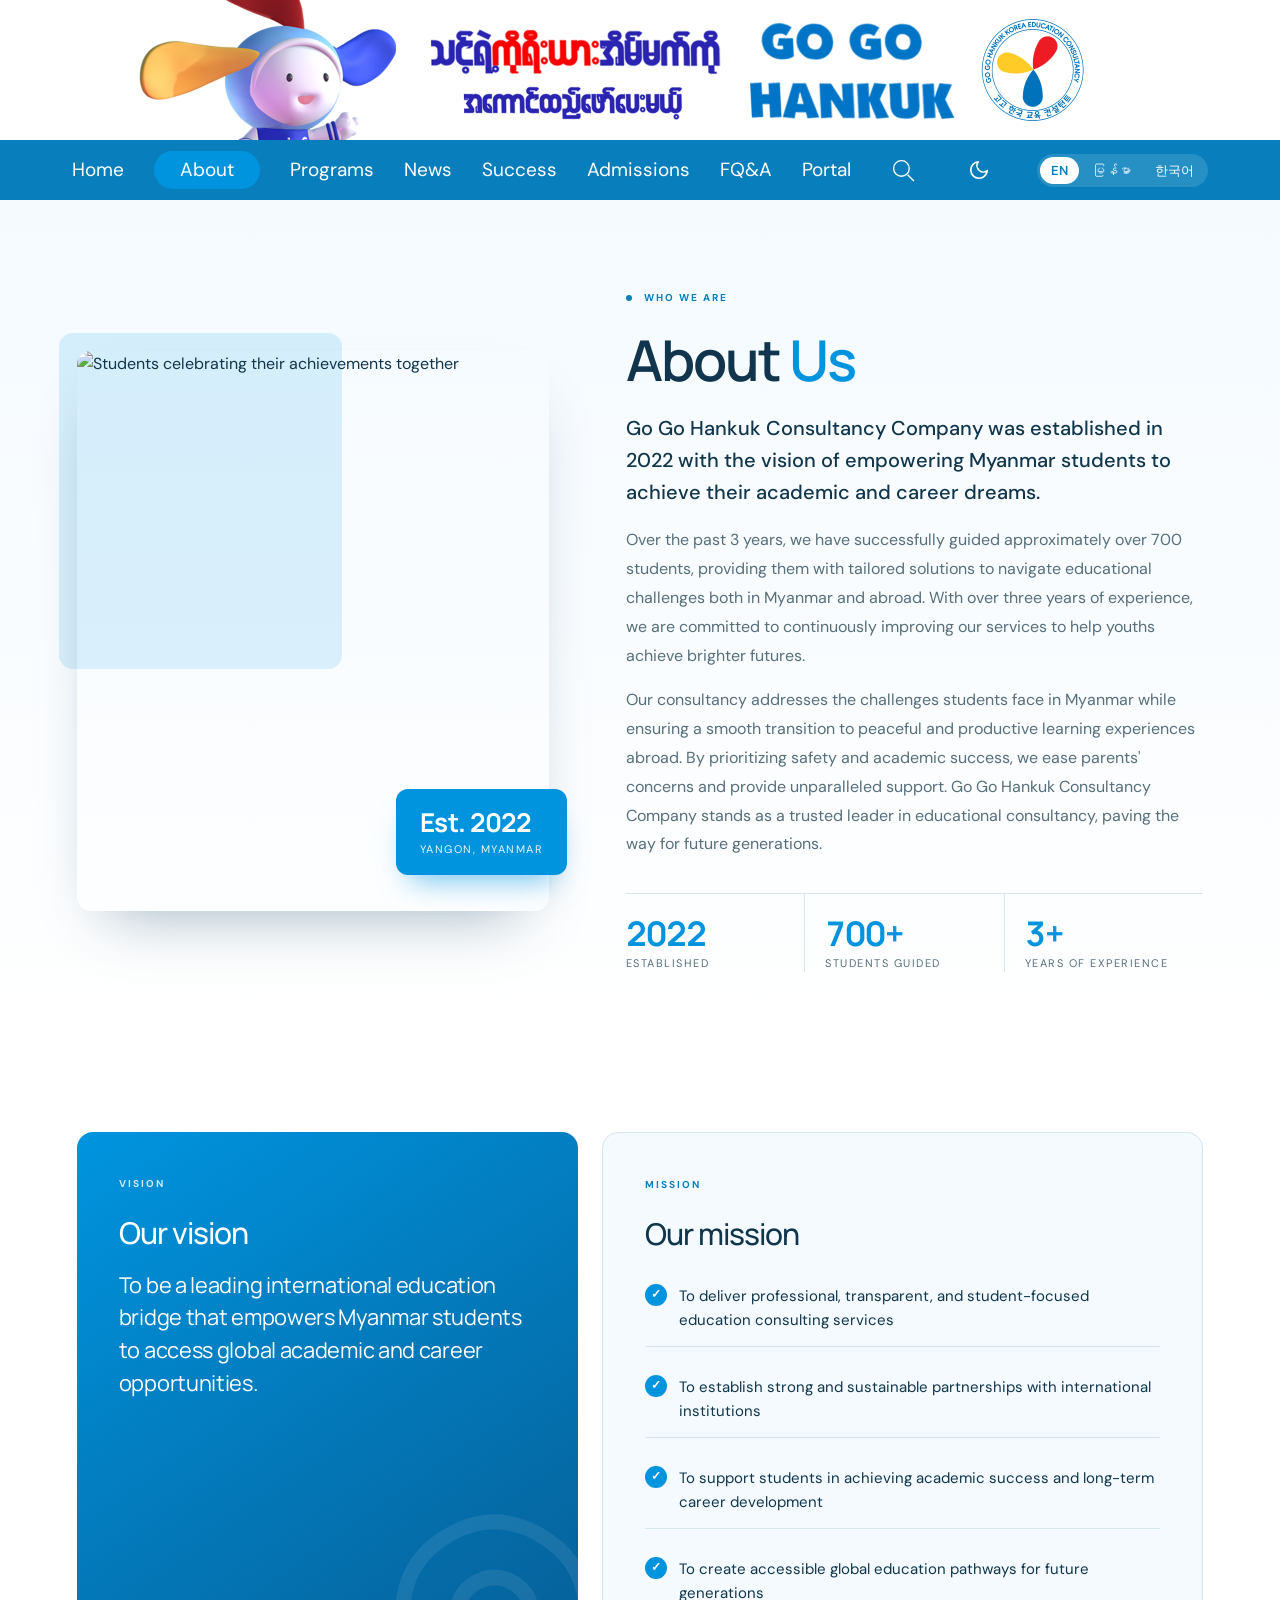
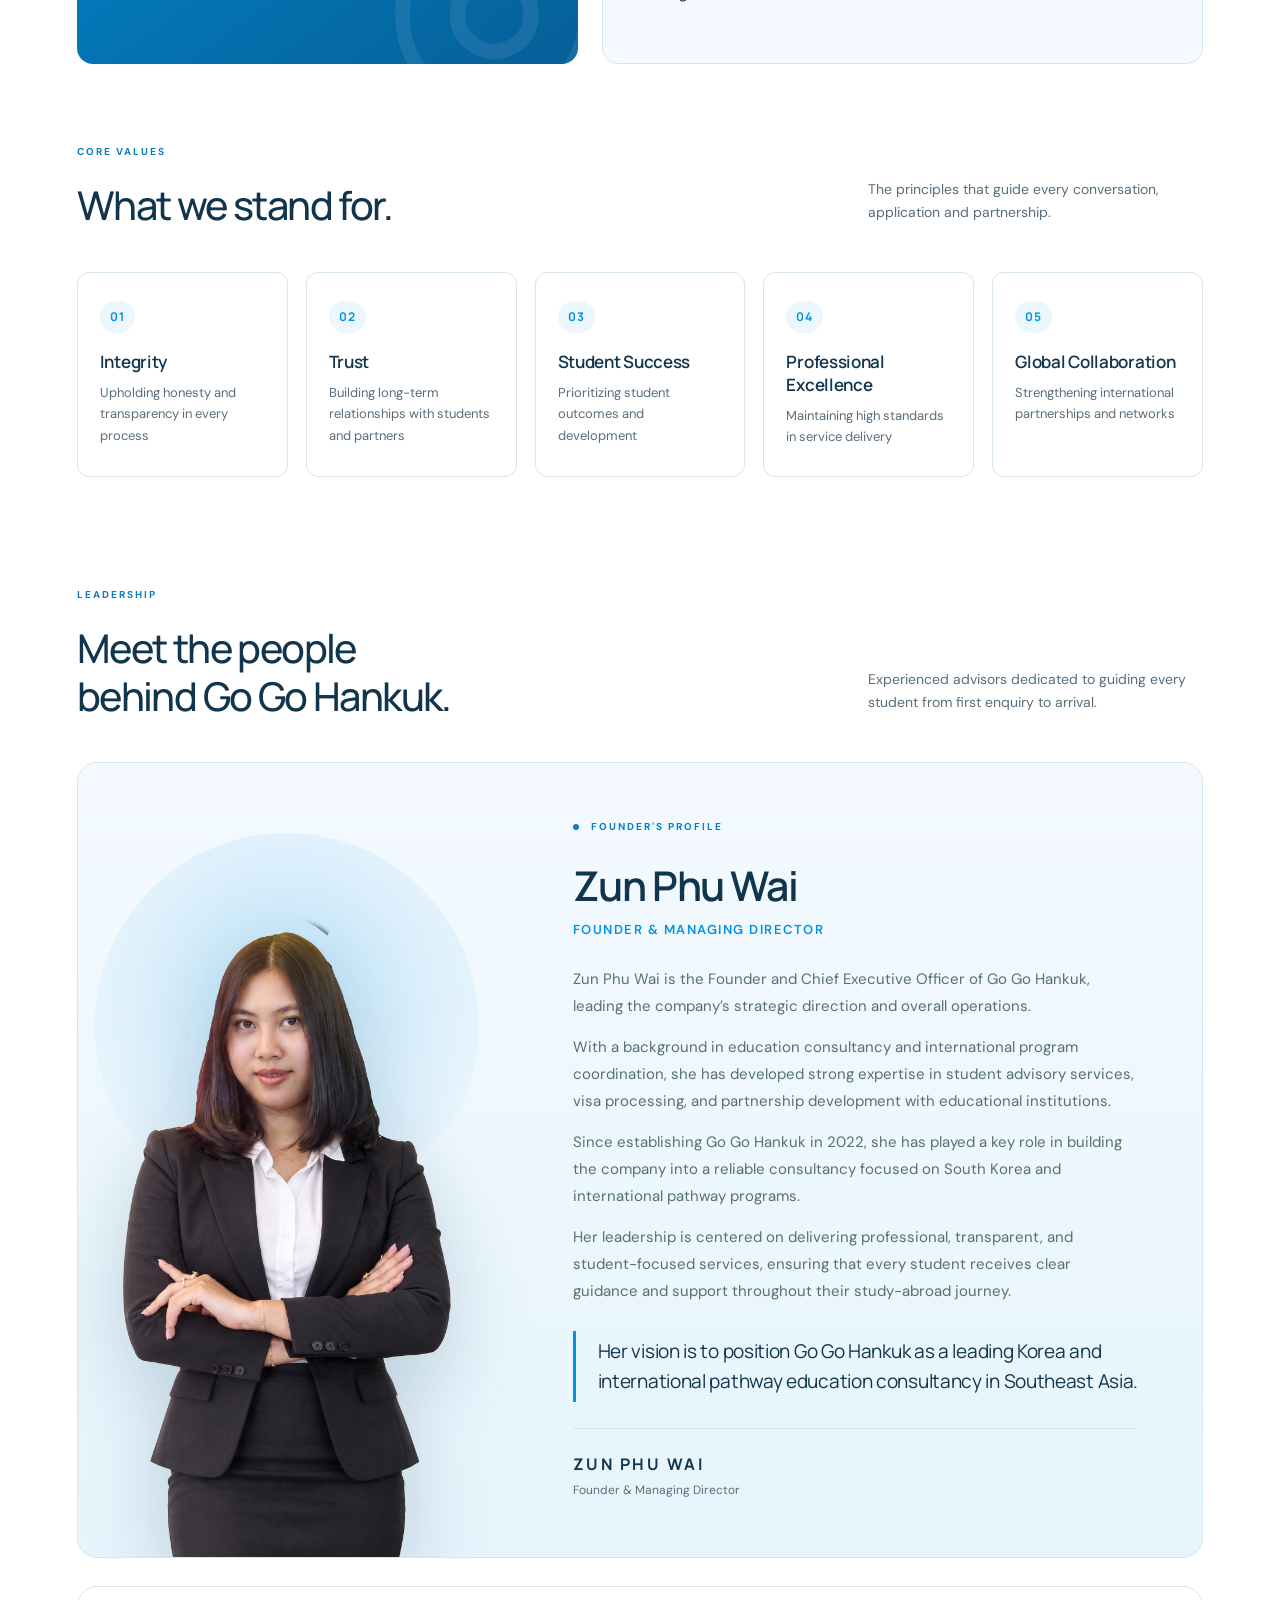
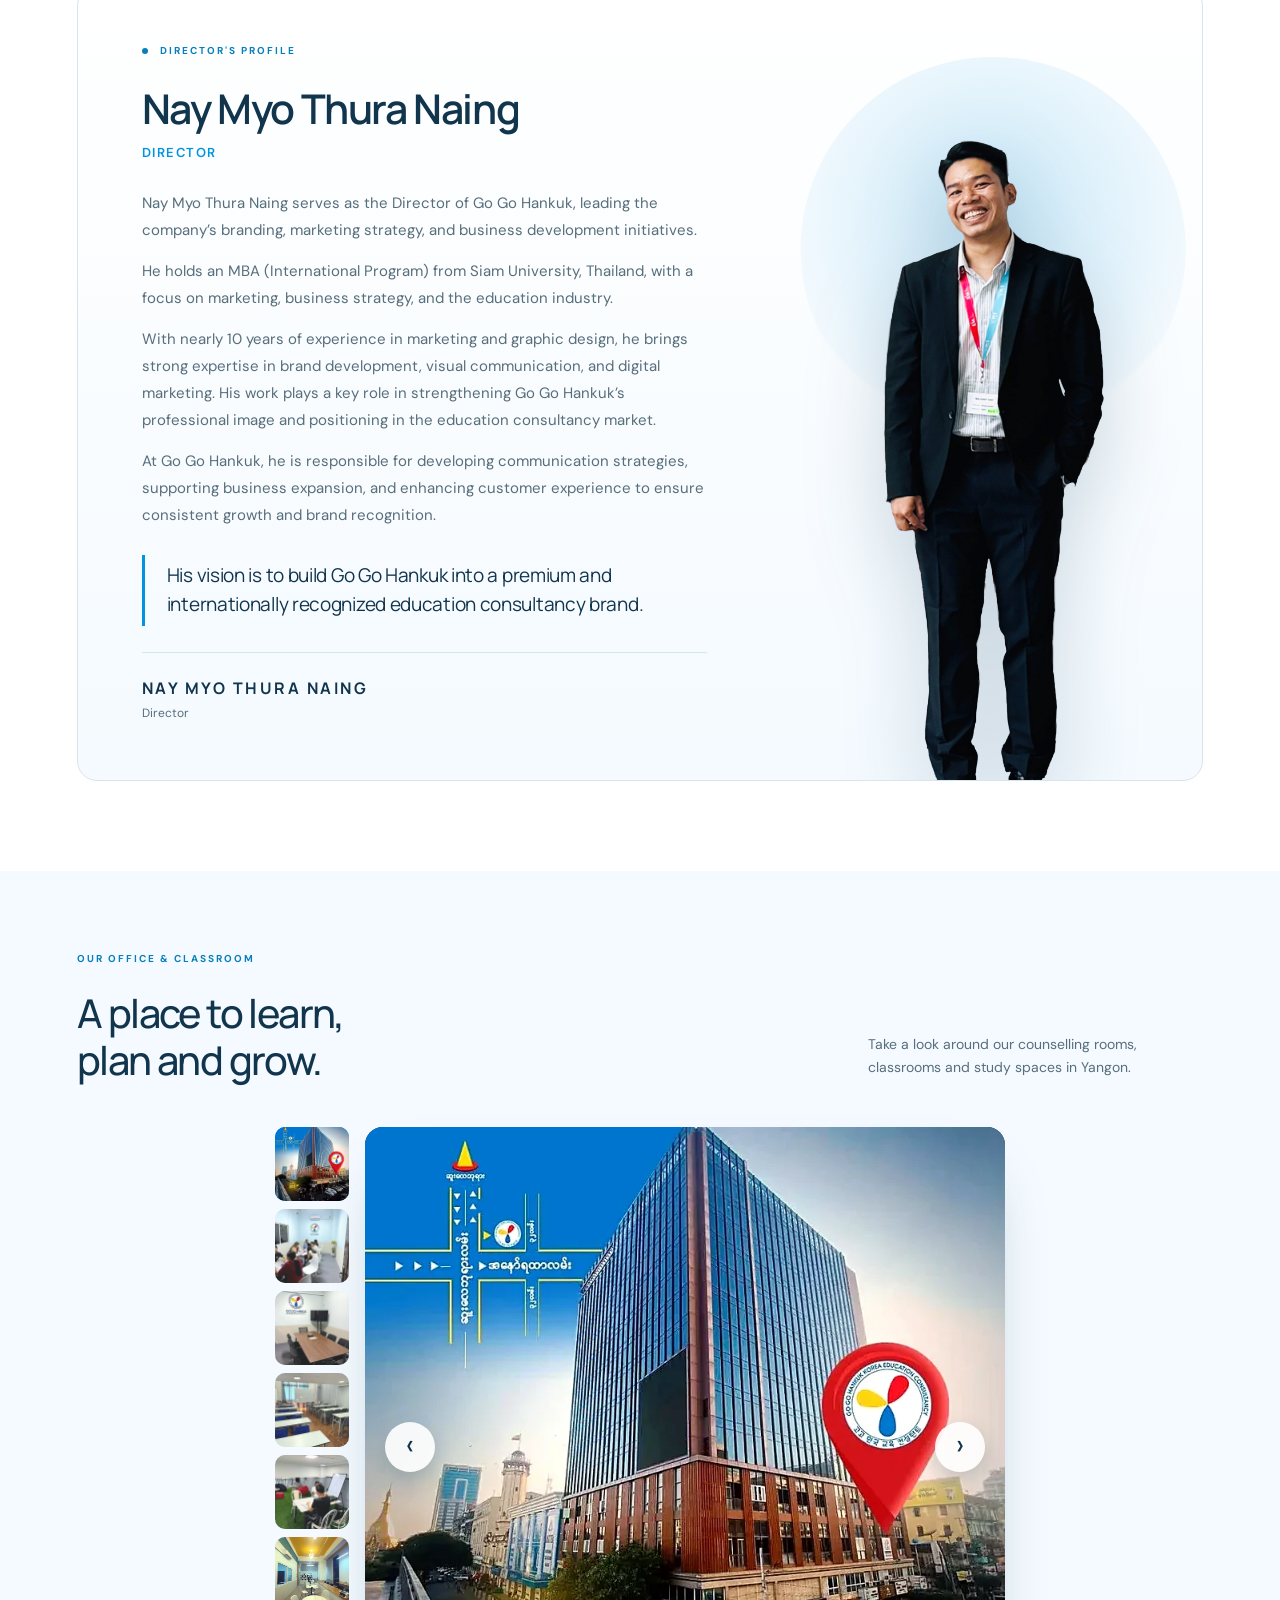
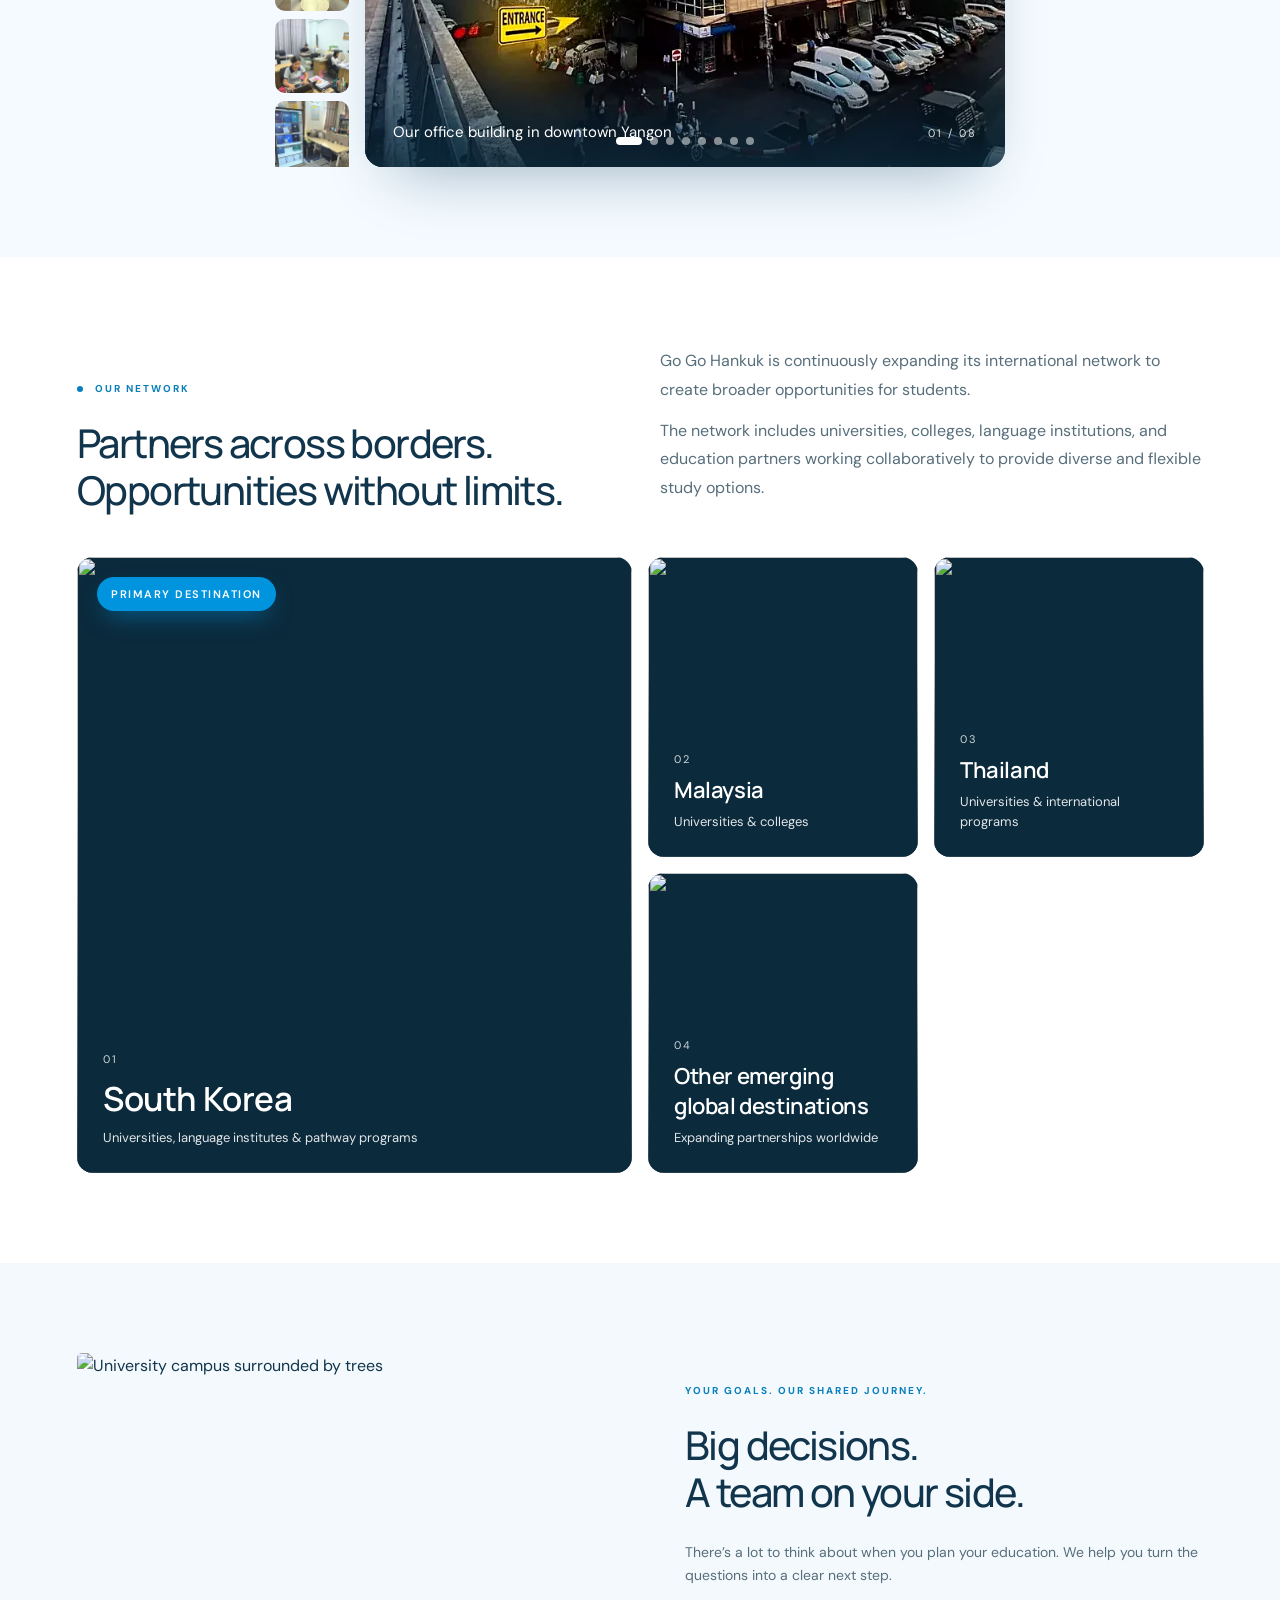
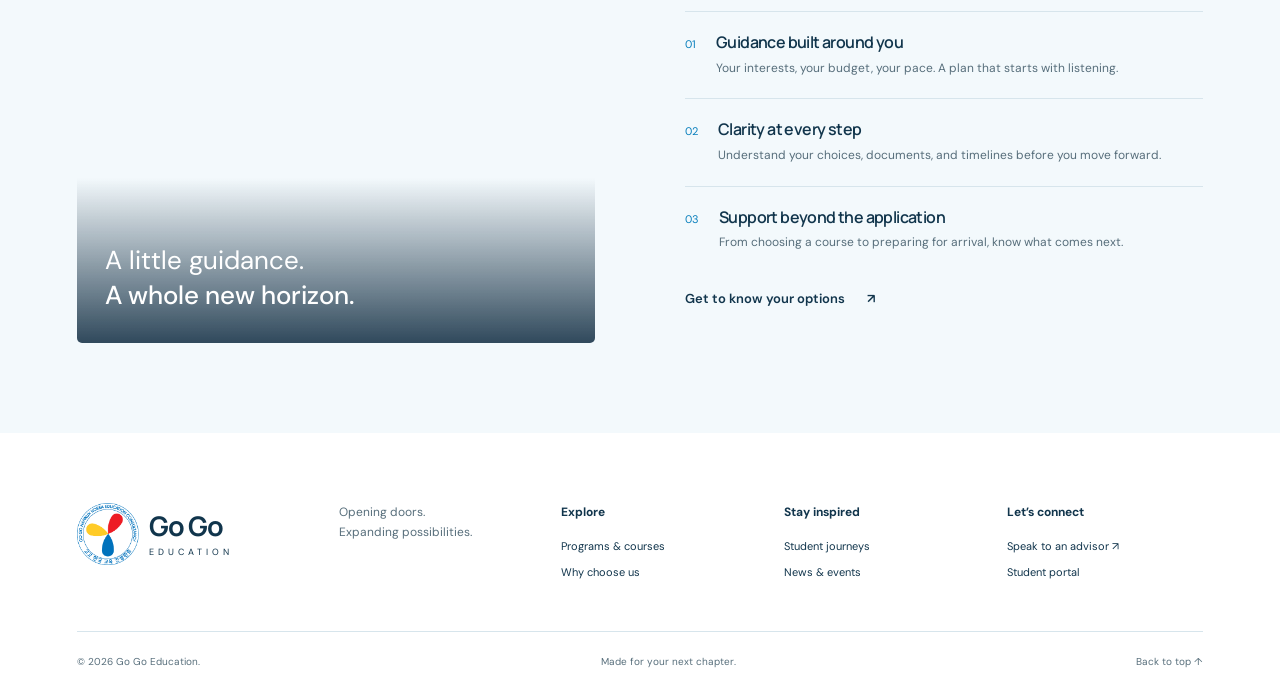
==== commit 9b31d9f0: "Update project" ====
--- a/about.html
+++ b/about.html
@@ -13,6 +13,8 @@
     <link rel="stylesheet" href="pages.css">
     <link rel="stylesheet" href="theme.css">
     <script src="content.js" defer></script>
+    <script src="translations.js" defer></script>
+    <script src="i18n.js" defer></script>
     <script src="app.js" defer></script>
 </head>
 
@@ -36,7 +38,7 @@
             </div>
             <div class="about-copy">
                 <p class="eyebrow"><span class="dot"></span> WHO WE ARE</p>
-                <h1>About <em>Us</em></h1>
+                <h1 data-i18n="aboutUsTitle">About <em>Us</em></h1>
                 <p class="about-lead">Go Go Hankuk Consultancy Company was established in 2022 with the vision of
                     empowering Myanmar students to achieve their academic and career dreams.</p>
                 <p>Over the past 3 years, we have successfully guided approximately over 700 students, providing them
--- a/theme.css
+++ b/theme.css
@@ -55,3 +55,37 @@
   .hero-copy[data-reveal]{transform:translateY(48px)}
   [data-reveal].in{opacity:1;transform:none}
 }
+
+/* ---------- Language switch (EN / မြန်မာ / 한국어) — injected into the nav by i18n.js ---------- */
+.lang-switch{display:flex;align-items:center;gap:2px;background:#ffffff1f;border-radius:999px;padding:3px;margin-left:6px}
+.lang-switch button{border:0;background:transparent;color:#fff;font:inherit;font-size:13px;line-height:1;padding:7px 11px;border-radius:999px;cursor:pointer;white-space:nowrap;transition:background .2s,color .2s}
+.lang-switch button:hover{background:#ffffff2e}
+.lang-switch button[aria-current="true"]{background:#fff;color:#087fb8;font-weight:600}
+[data-theme="dark"] .lang-switch button[aria-current="true"]{color:#0b5f8a}
+@media(max-width:760px){.lang-switch{margin:8px 0 0;align-self:flex-start;background:var(--sky)}.lang-switch button{color:var(--ink);font-size:14px;padding:9px 14px}.lang-switch button[aria-current="true"]{background:#0094DF;color:#fff}}
+
+/* ---------- Myanmar (Burmese) typography: Burmese script needs taller lines and no tight tracking ---------- */
+html[lang="my"] body,html[lang="my"] button,html[lang="my"] input,html[lang="my"] select,html[lang="my"] h1,html[lang="my"] h2,html[lang="my"] h3,html[lang="my"] blockquote,html[lang="my"] .about-stats strong,html[lang="my"] .leader-name,html[lang="my"] .vmv-statement{font-family:'Noto Sans Myanmar','Pyidaungsu','Myanmar Text','Padauk',sans-serif}
+html[lang="my"] body{line-height:2.1}
+html[lang="my"] p,html[lang="my"] li,html[lang="my"] dd,html[lang="my"] dt,html[lang="my"] small,html[lang="my"] blockquote,html[lang="my"] .description,html[lang="my"] .intro,html[lang="my"] .meta,html[lang="my"] .about-lead,html[lang="my"] .vmv-list li,html[lang="my"] #dialog-body{line-height:2.2}
+html[lang="my"] h1,html[lang="my"] h2,html[lang="my"] h3{line-height:1.7;letter-spacing:0}
+html[lang="my"] .hero-copy,html[lang="ko"] .hero-copy{top:8%;padding:clamp(28px,4vw,64px) 3vw 40px}
+html[lang="my"] .hero h1{white-space:normal;font-size:clamp(30px,3.4vw,58px);line-height:1.5;margin-bottom:16px}
+html[lang="my"] .hero .intro{font-size:clamp(18px,1.9vw,32px);line-height:1.7}
+@media(max-width:760px){html[lang="my"] .hero-copy,html[lang="ko"] .hero-copy{top:200px}}
+html[lang="my"] .eyebrow,html[lang="my"] .visa-badge,html[lang="my"] .status-pill,html[lang="my"] .aside-label,html[lang="my"] .value-icon,html[lang="my"] .doc-status,html[lang="my"] .network-badge,html[lang="my"] .leader-role,html[lang="my"] .leader-sign strong,html[lang="my"] .about-stats span,html[lang="my"] .note-list time{letter-spacing:.4px;line-height:1.9;text-transform:none}
+html[lang="my"] .about-copy h1,html[lang="my"] .login-card h1{letter-spacing:0;line-height:1.5}
+html[lang="my"] .vmv-statement,html[lang="my"] .leader-quote,html[lang="my"] .story-art p{line-height:1.9;letter-spacing:0}
+html[lang="my"] .stepper strong,html[lang="my"] .values-grid h3,html[lang="my"] .program-card h3,html[lang="my"] .news-card h3{line-height:1.8}
+html[lang="my"] nav,html[lang="my"] .school-header nav{font-size:17px}
+html[lang="my"] .school-header nav a{padding-top:2px}
+html[lang="my"] .button,html[lang="my"] .login-btn,html[lang="my"] .text-link{line-height:1.8}
+html[lang="my"] .section-heading>p{line-height:2}
+html[lang="my"] .mission-list li,html[lang="my"] .doc-list li,html[lang="my"] .kv div{padding-top:6px;padding-bottom:6px}
+
+/* ---------- Korean typography ---------- */
+html[lang="ko"] body,html[lang="ko"] button,html[lang="ko"] input,html[lang="ko"] select,html[lang="ko"] h1,html[lang="ko"] h2,html[lang="ko"] h3,html[lang="ko"] blockquote{font-family:'Noto Sans KR','Apple SD Gothic Neo','Malgun Gothic',sans-serif}
+html[lang="ko"] body{line-height:1.8;word-break:keep-all}
+html[lang="ko"] h1,html[lang="ko"] h2,html[lang="ko"] h3{letter-spacing:-.5px;line-height:1.35}
+html[lang="ko"] .hero h1{white-space:normal;letter-spacing:-1px}
+html[lang="ko"] .eyebrow{letter-spacing:1px}
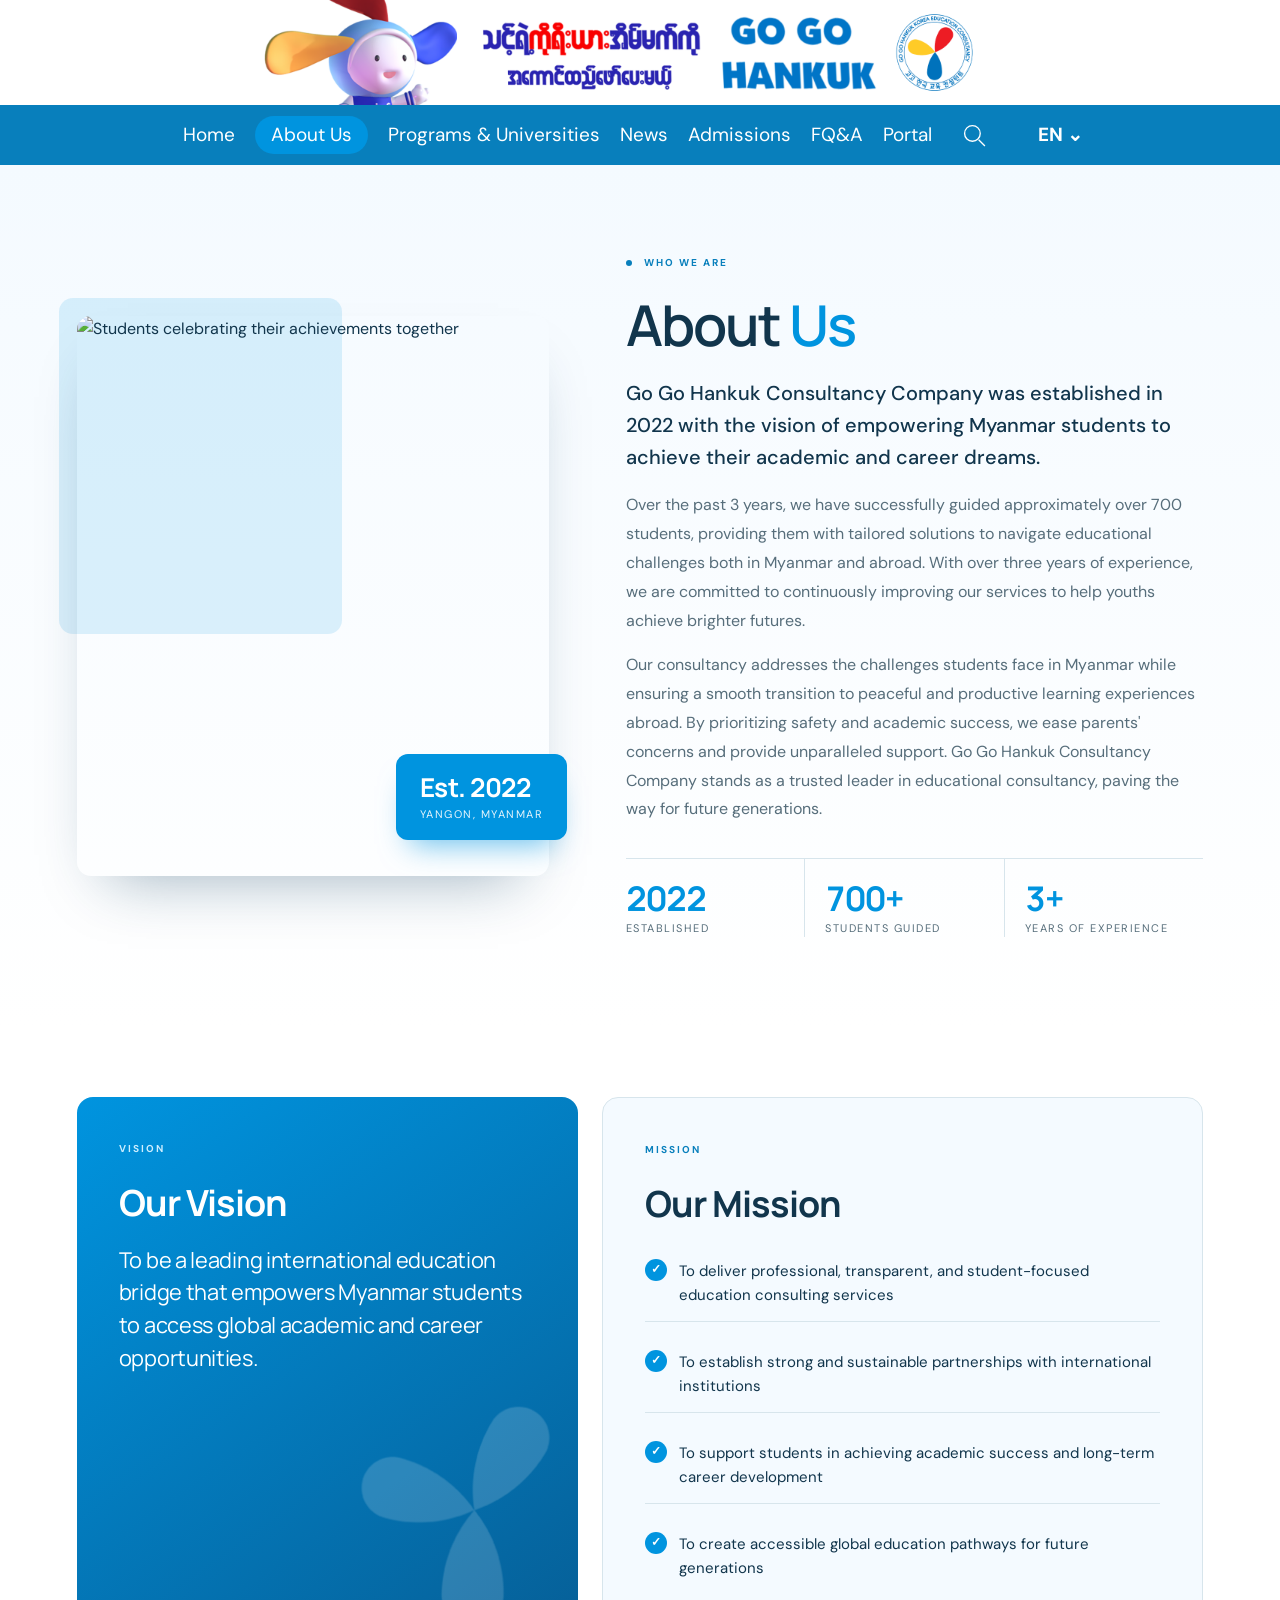
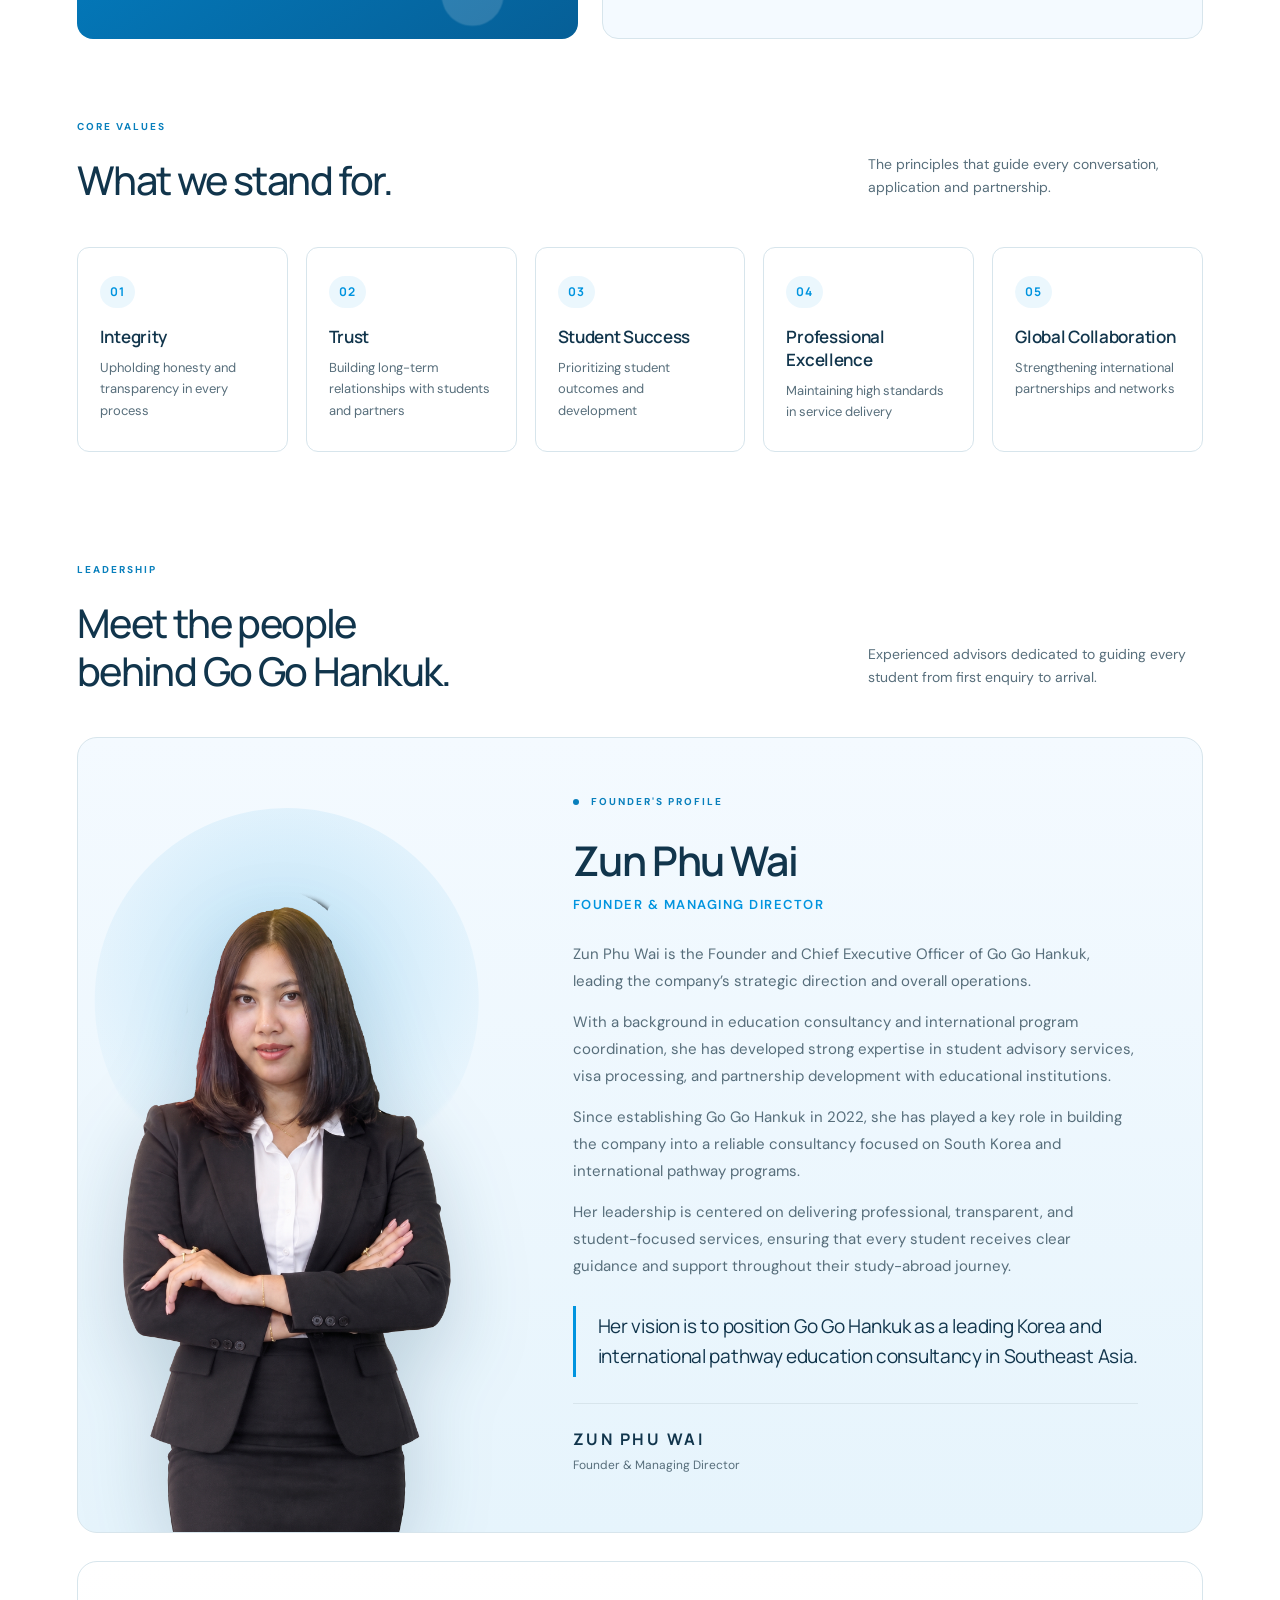
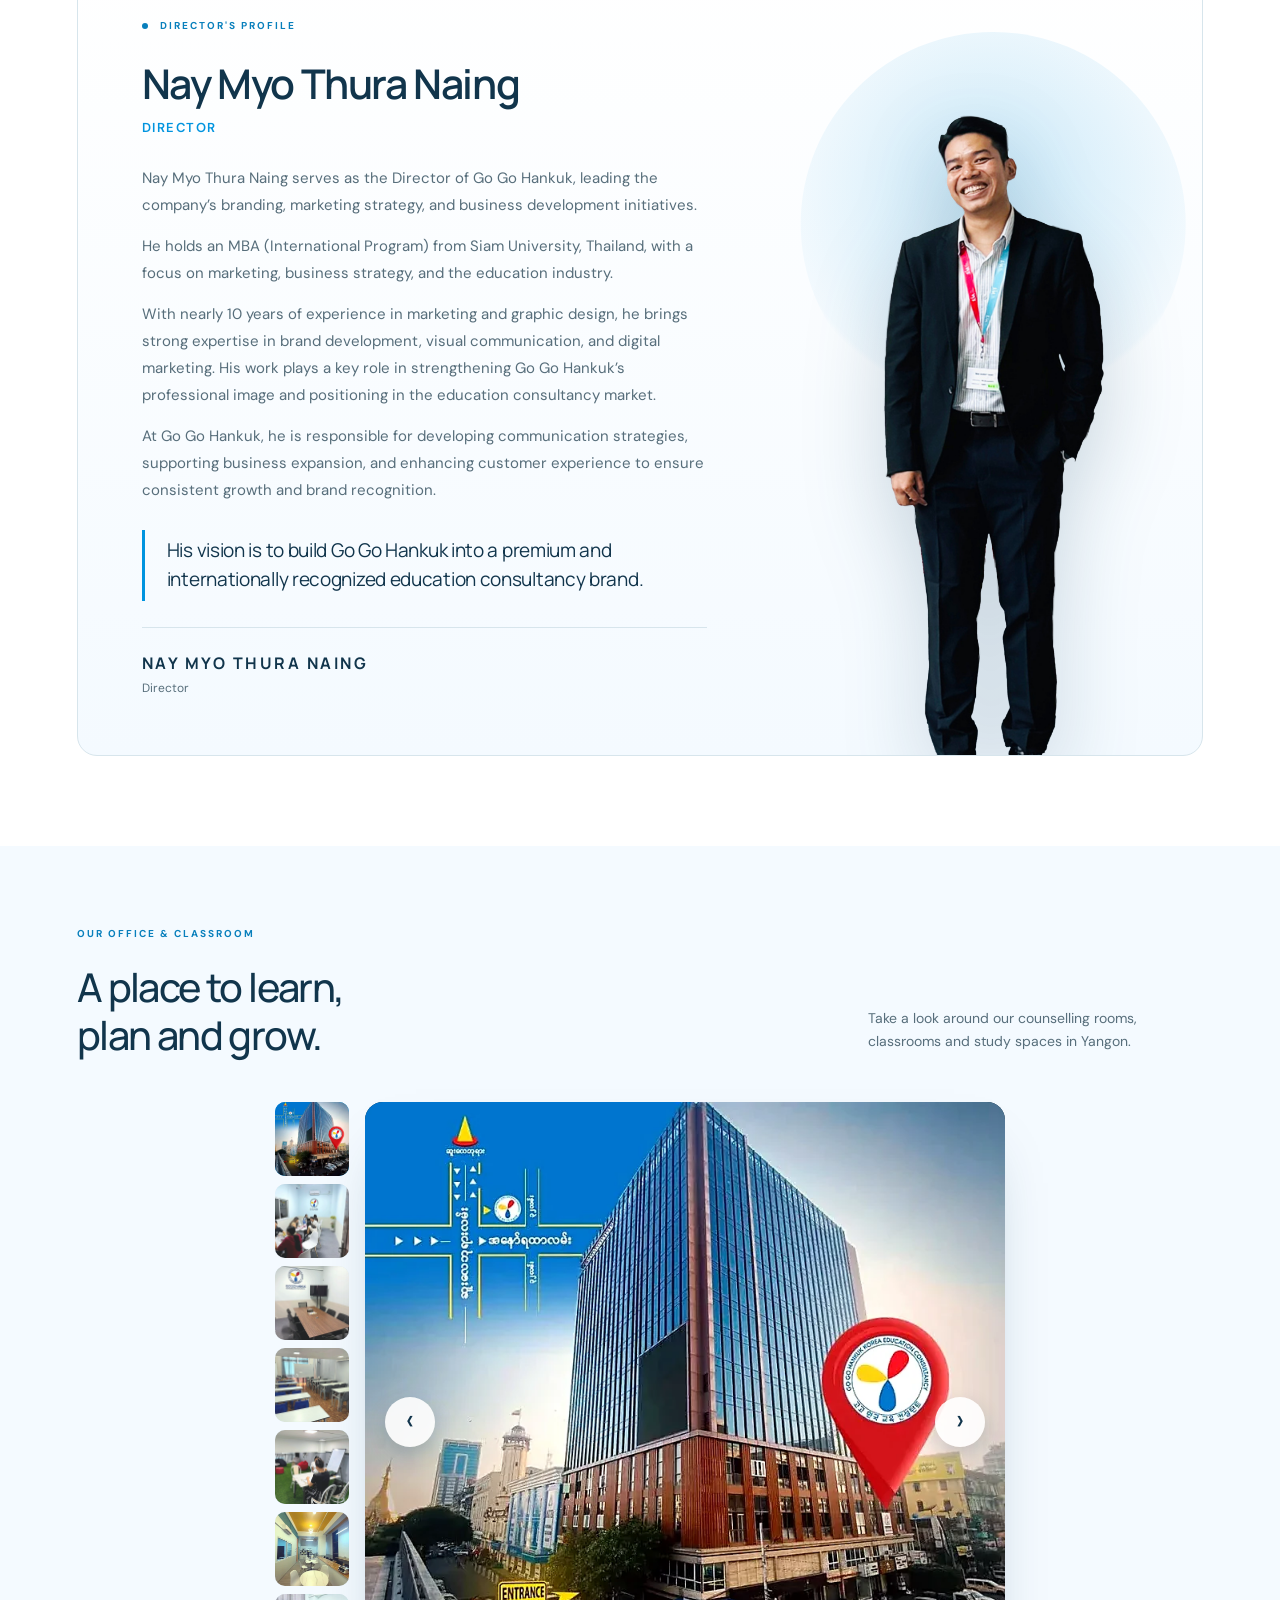
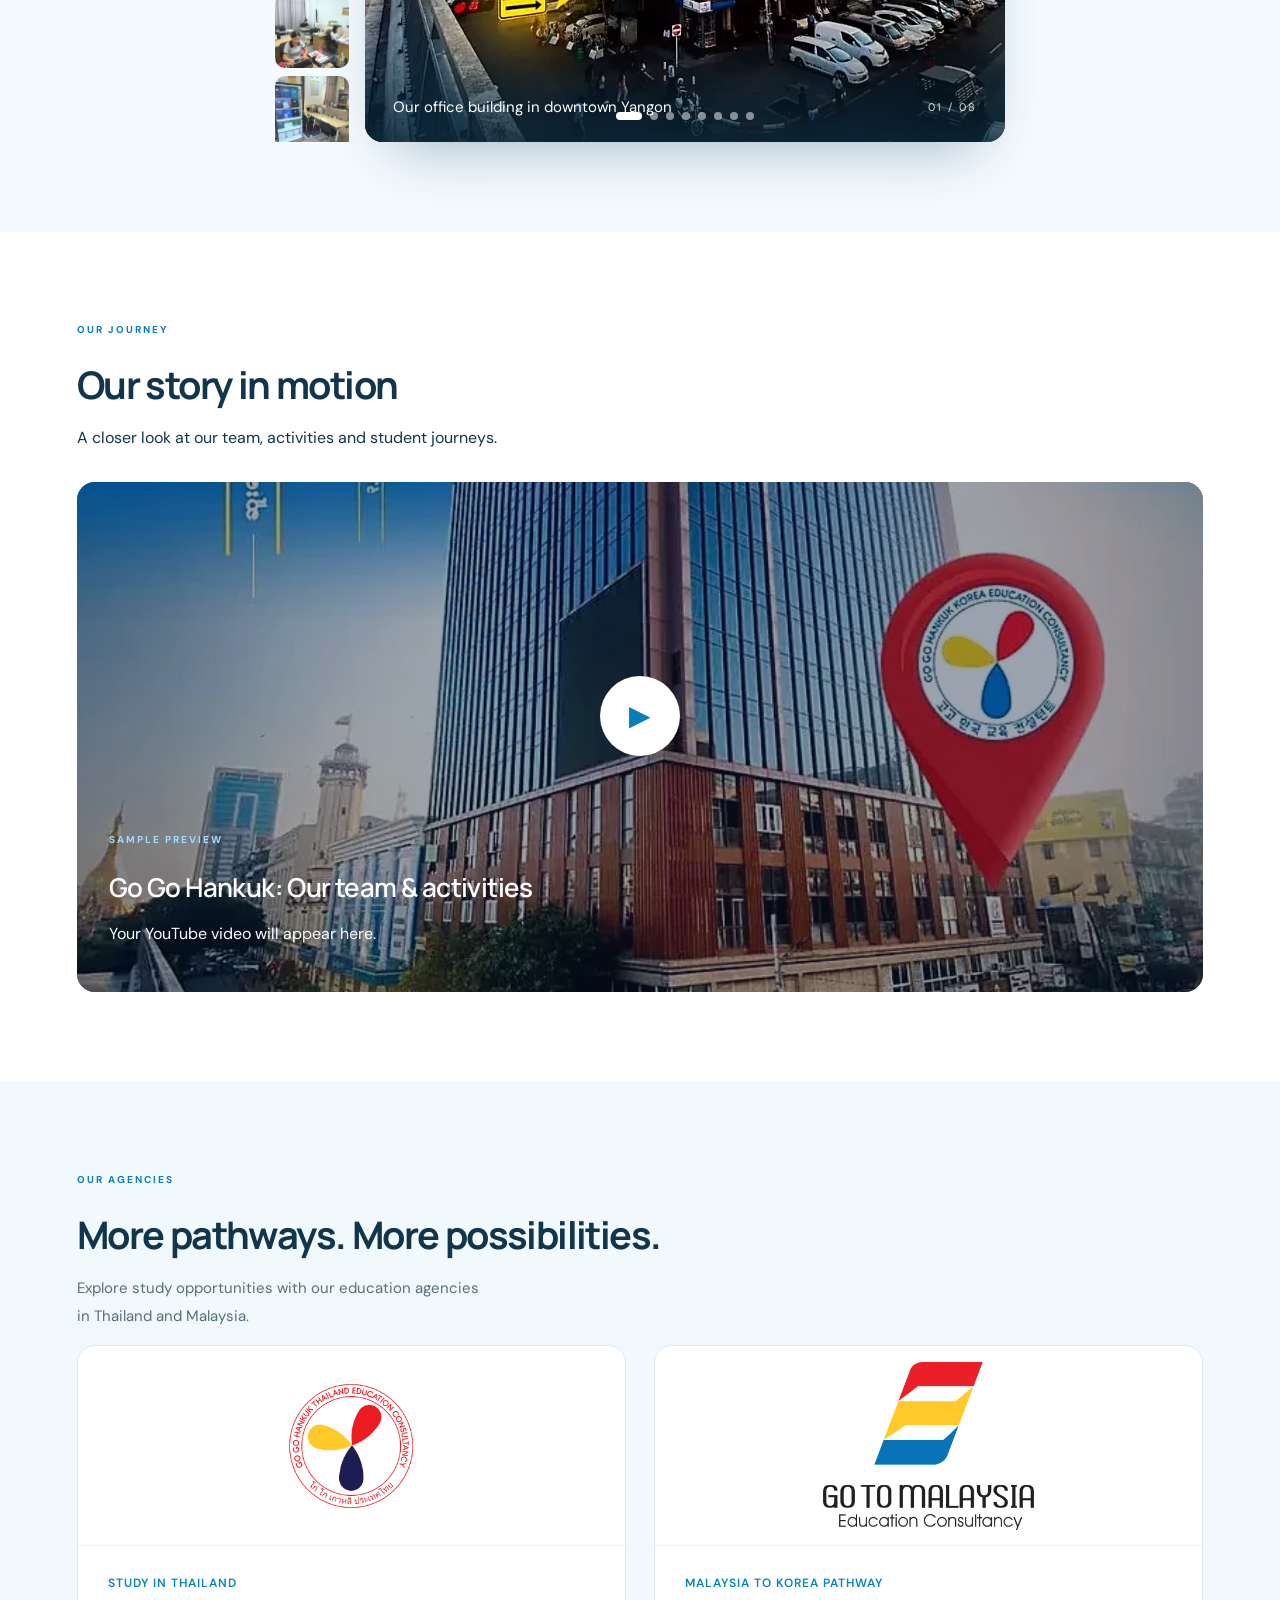
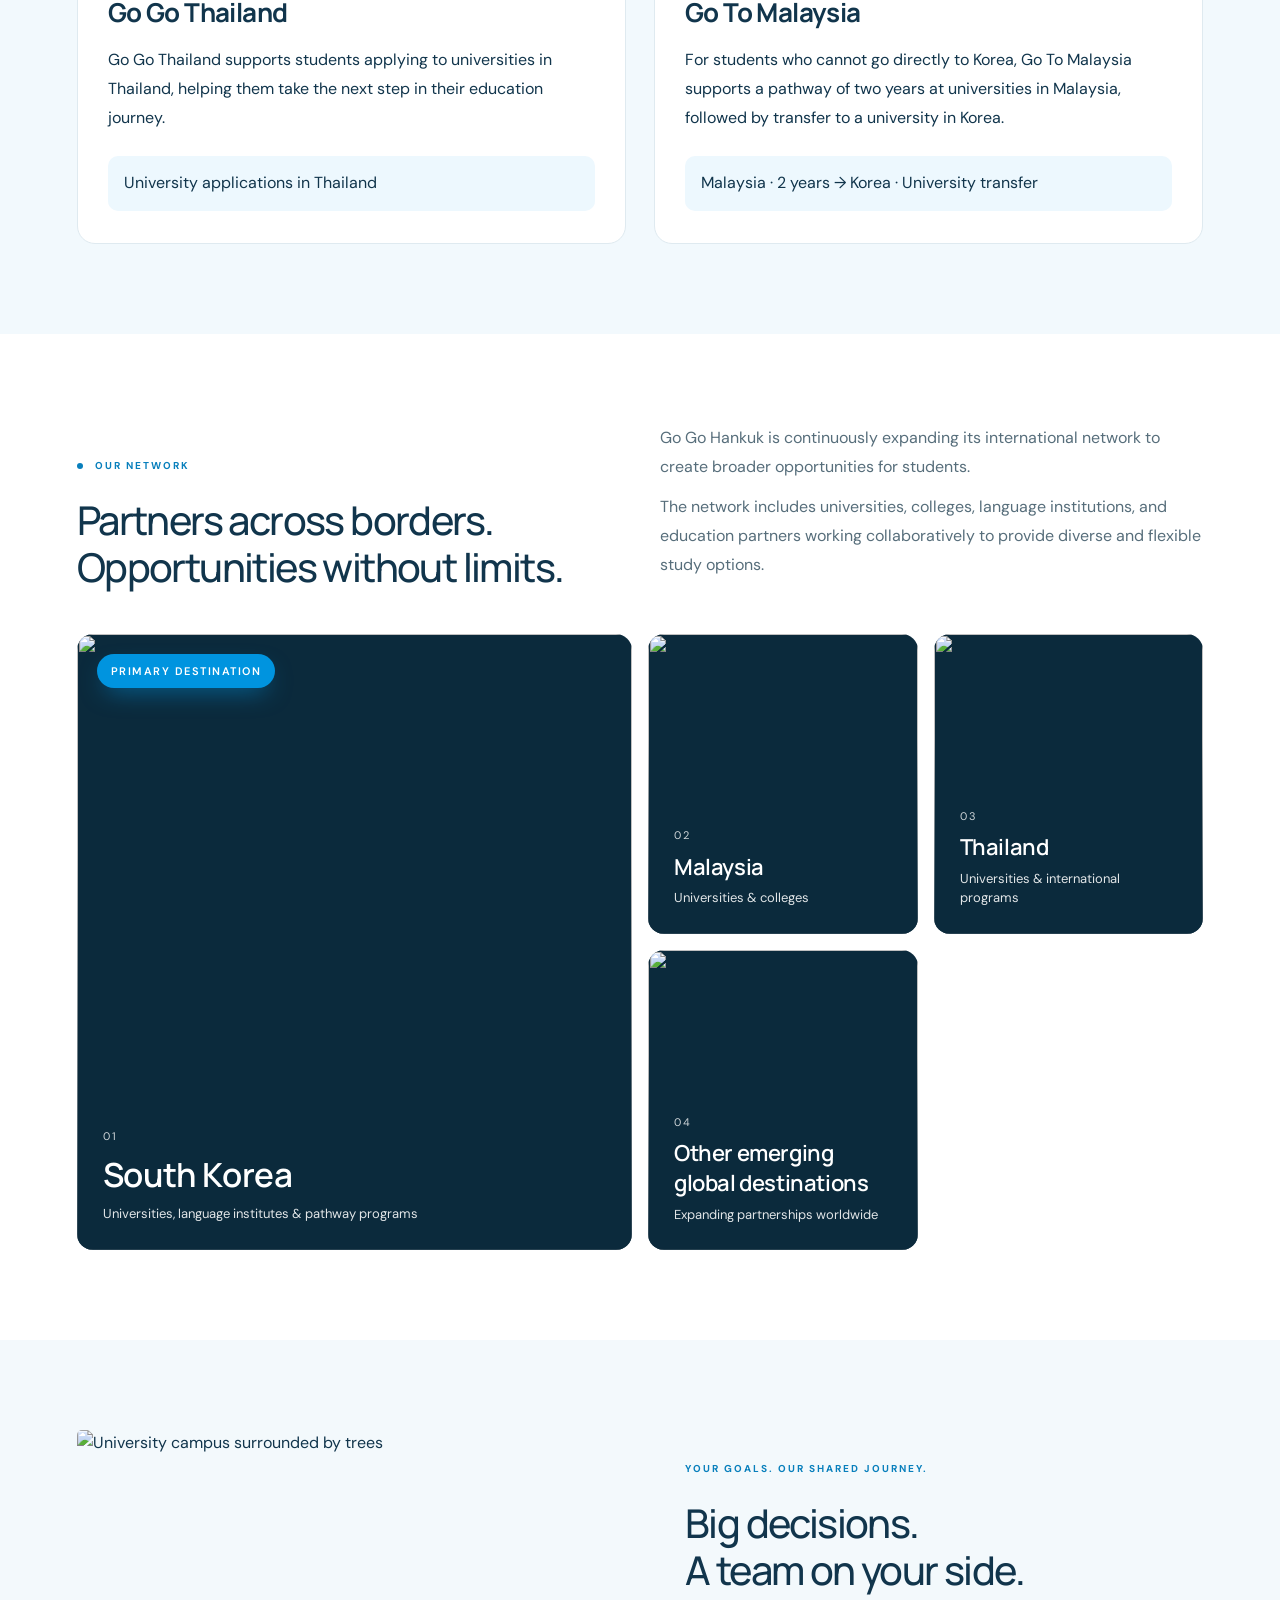
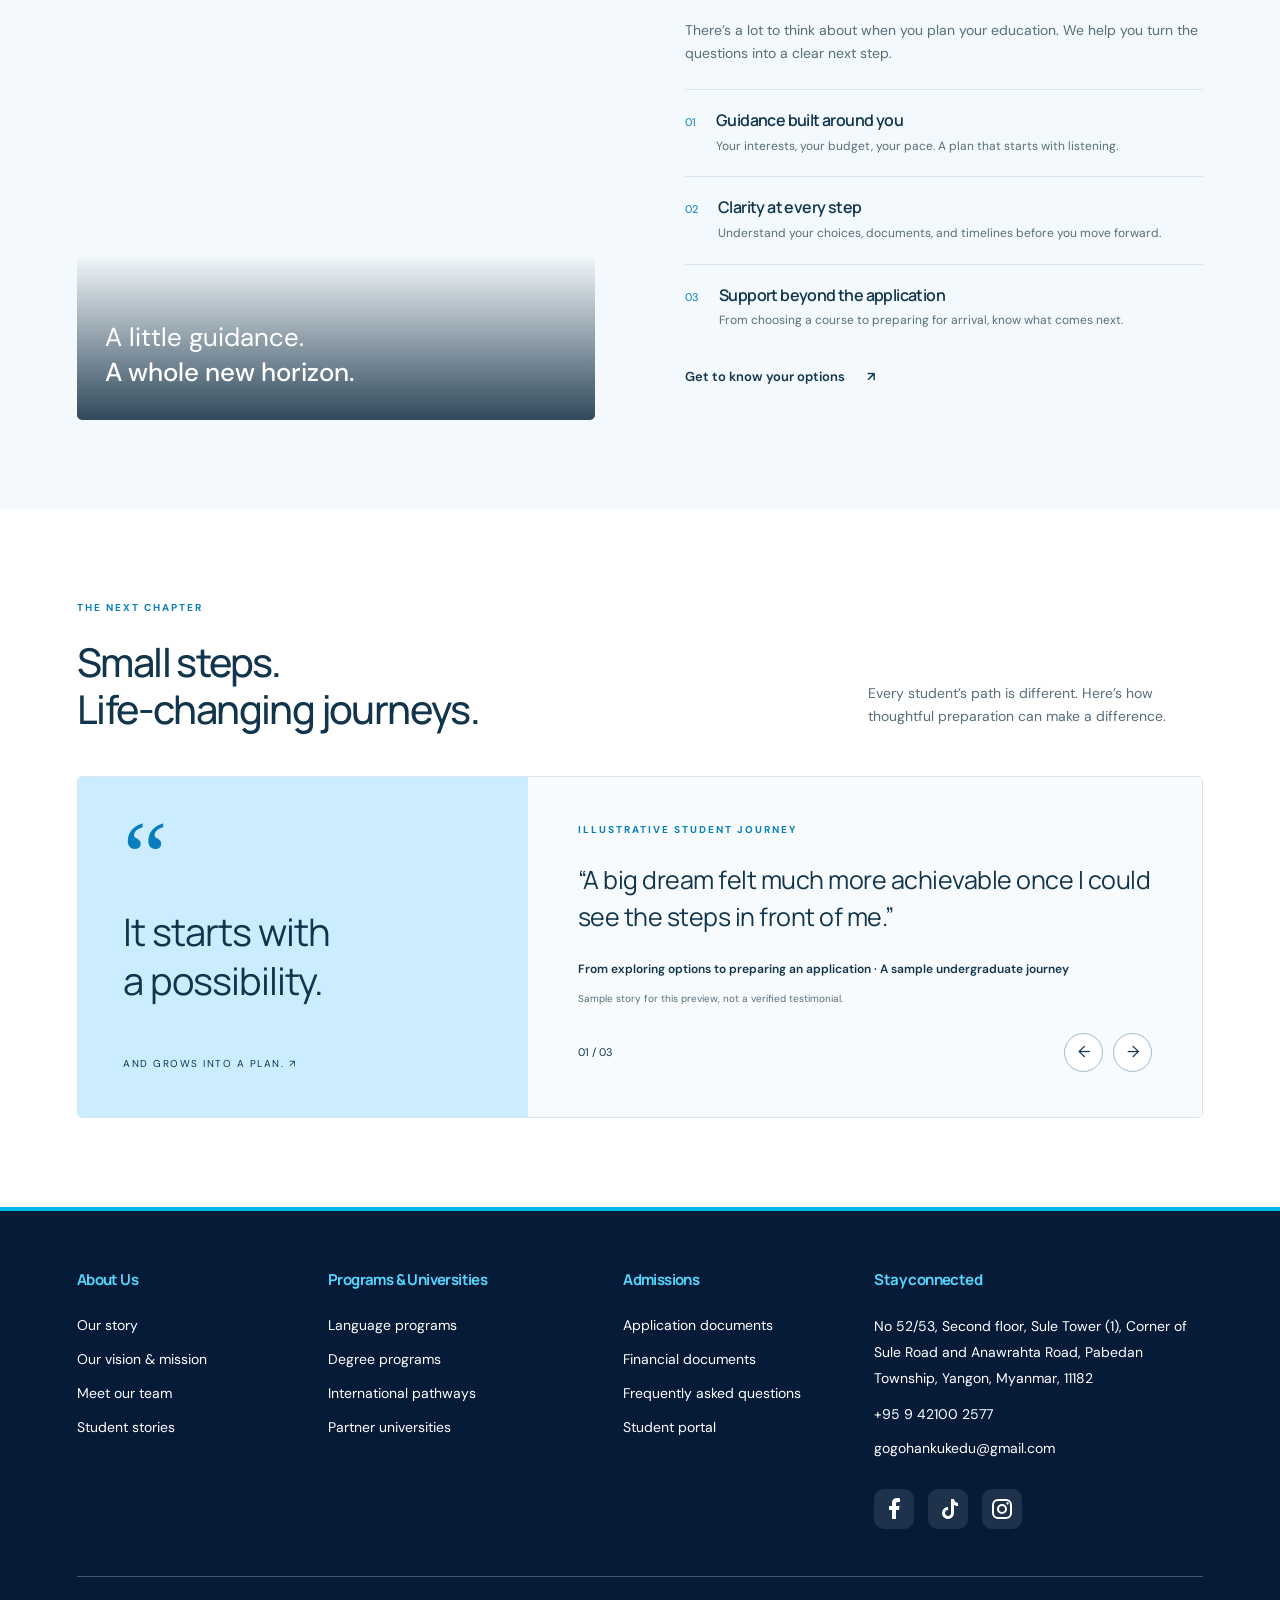
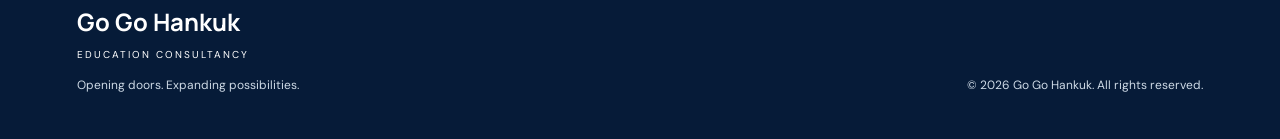
==== commit 63bb0dcb: "Merge remote repository with local project" ====
--- a/about.html
+++ b/about.html
@@ -1,13 +1,13 @@
 <!doctype html>
-<html lang="en">
+<html lang="en" data-theme="light">
 
-<head>
+<head><style>[data-reveal]{opacity:1!important;transform:none!important}</style>
     <meta charset="utf-8">
     <meta name="viewport" content="width=device-width,initial-scale=1">
-    <meta name="description" content="Go Go Education — About. Explore your education journey.">
-    <title>About | Go Go Education</title>
+    <meta name="description" content="Go Go Hankuk — About. Explore your education journey.">
+    <title>About | Go Go Hankuk</title>
     <link rel="icon" href="assets/go-go-logo.png">
-    <script>(function(){try{var t=localStorage.getItem("theme");if(t!=="dark"&&t!=="light")t=matchMedia("(prefers-color-scheme:dark)").matches?"dark":"light";document.documentElement.setAttribute("data-theme",t);}catch(e){}})()</script>
+    
     <link rel="stylesheet" href="styles.css">
     <link rel="stylesheet" href="home-layout.css">
     <link rel="stylesheet" href="pages.css">
@@ -16,19 +16,15 @@
     <script src="translations.js" defer></script>
     <script src="i18n.js" defer></script>
     <script src="app.js" defer></script>
-</head>
+<link rel="stylesheet" href="updates.css"><script src="updates.js" defer></script></head>
 
 <body><a class="skip" href="#main">Skip to content</a>
-    <header class="school-header"><a class="web-banner" href="index.html" aria-label="Go Go Education home"><img
+    <header class="school-header"><a class="web-banner" href="index.html" aria-label="Go Go Hankuk home"><img
                 src="assets/web-banner.png" alt="Go Go Hankuk Korea Education Consultancy banner" width="2560"
                 height="280"></a>
-        <div class="mobile-bar"><span>GO GO EDUCATION</span><button class="menu-toggle" aria-expanded="false"
+        <div class="mobile-bar"><span>GO GO HANKUK</span><button class="menu-toggle" aria-expanded="false"
                 aria-controls="navigation">Menu ☰</button></div>
-        <nav id="navigation" aria-label="Main navigation"><a href="index.html">Home</a><a href="about.html"
-                aria-current="page">About</a><a href="programs.html">Programs</a><a href="news.html">News</a><a
-                href="success.html">Success</a><a href="admissions.html">Admissions</a><a
-                href="faq.html">FQ&A</a><a href="portal.html">Portal</a><button class="nav-search" id="search-open" aria-label="Search programs"><img
-                    src="assets/search.svg" width="25" height="25" alt=""></button><button class="theme-toggle" id="theme-toggle" aria-label="Switch to dark mode"><svg class="icon-moon" viewBox="0 0 24 24" aria-hidden="true"><path d="M21 12.8A9 9 0 1 1 11.2 3a7 7 0 0 0 9.8 9.8z"/></svg><svg class="icon-sun" viewBox="0 0 24 24" aria-hidden="true"><circle cx="12" cy="12" r="4"/><path d="M12 2v2M12 20v2M4.9 4.9l1.4 1.4M17.7 17.7l1.4 1.4M2 12h2M20 12h2M4.9 19.1l1.4-1.4M17.7 6.3l1.4-1.4"/></svg></button></nav>
+        <nav id="navigation" aria-label="Main navigation"><a href="index.html">Home</a><a href="about.html" aria-current="page">About Us</a><a href="programs.html">Programs &amp; Universities</a><a href="news.html">News</a><a href="admissions.html">Admissions</a><a href="faq.html">FQ&amp;A</a><a href="portal.html">Portal</a><button class="nav-search" id="search-open" aria-label="Search programs"><img src="assets/search.svg" width="25" height="25" alt=""></button></nav>
     </header>
     <main id="main">
         <section id="about-us" class="about-intro">
@@ -61,14 +57,14 @@
             <div class="vmv-top">
                 <article class="vmv-card vmv-vision">
                     <p class="eyebrow">VISION</p>
-                    <h2>Our vision</h2>
+                    <h2>Our Vision</h2>
                     <p class="vmv-statement">To be a leading international education bridge that empowers Myanmar
                         students to access global academic and career opportunities.</p>
-                    <span class="vmv-glyph" aria-hidden="true">◎</span>
+                    <img class="vision-watermark" src="assets/vision-logo.png" alt="" aria-hidden="true">
                 </article>
                 <article class="vmv-card vmv-mission">
                     <p class="eyebrow">MISSION</p>
-                    <h2>Our mission</h2>
+                    <h2>Our Mission</h2>
                     <ul class="vmv-list">
                         <li>To deliver professional, transparent, and student-focused education consulting services</li>
                         <li>To establish strong and sustainable partnerships with international institutions</li>
@@ -169,7 +165,7 @@
                 </div>
             </div>
         </section>
-        <section id="network" class="network section">
+        <section id="our-videos" class="section our-videos"><p class="eyebrow">OUR JOURNEY</p><h2>Our story in motion</h2><p>A closer look at our team, activities and student journeys.</p><div class="video-preview"><img src="assets/office/office-1.webp" alt="Go Go Hankuk office"><button type="button" id="video-sample" aria-label="About this sample video">▶</button><div><p class="eyebrow">SAMPLE PREVIEW</p><h3>Go Go Hankuk: Our team &amp; activities</h3><p>Your YouTube video will appear here.</p></div></div><p id="video-note" hidden>This is a sample preview. A Go Go Hankuk YouTube video has not been connected yet.</p></section><section class="section agencies" id="agencies"><div class="eyebrow">OUR AGENCIES</div><h2>More pathways. More possibilities.</h2><p class="intro">Explore study opportunities with our education agencies in Thailand and Malaysia.</p><div class="grid"><article><div class="logo"><img src="assets/go-go-thailand.jpg" alt="Go Go Thailand"></div><div class="content"><div class="tag">STUDY IN THAILAND</div><h3>Go Go Thailand</h3><p class="desc">Go Go Thailand supports students applying to universities in Thailand, helping them take the next step in their education journey.</p><div class="path">University applications in Thailand</div></div></article><article><div class="logo"><img src="assets/go-to-malaysia.png" alt="Go To Malaysia Education Consultancy"></div><div class="content"><div class="tag">MALAYSIA TO KOREA PATHWAY</div><h3>Go To Malaysia</h3><p class="desc">For students who cannot go directly to Korea, Go To Malaysia supports a pathway of two years at universities in Malaysia, followed by transfer to a university in Korea.</p><div class="path">Malaysia · 2 years → Korea · University transfer</div></div></article></div></section><section id="network" class="network section">
             <div class="network-intro">
                 <div>
                     <p class="eyebrow"><span class="dot"></span> OUR NETWORK</p>
@@ -197,20 +193,33 @@
                     <span>↗</span></a>
             </div>
         </section>
+    
+        <section id="stories" class="section stories">
+            <div class="section-heading">
+                <div>
+                    <p class="eyebrow">THE NEXT CHAPTER</p>
+                    <h2>Small steps.<br>Life-changing journeys.</h2>
+                </div>
+                <p>Every student’s path is different. Here’s how thoughtful preparation can make a difference.</p>
+            </div>
+            <div class="story-layout">
+                <div class="story-art"><span>“</span>
+                    <p>It starts with<br>a possibility.</p>
+                    <div>AND GROWS INTO A PLAN. ↗</div>
+                </div>
+                <div class="story-content">
+                    <p class="eyebrow">ILLUSTRATIVE STUDENT JOURNEY</p>
+                    <blockquote id="story-quote"></blockquote>
+                    <p id="story-name" class="story-name"></p>
+                    <p class="disclaimer">Sample story for this preview, not a verified testimonial.</p>
+                    <div class="story-controls"><span id="story-counter" aria-live="polite"></span><button
+                            id="story-prev" aria-label="Previous story">←</button><button id="story-next"
+                            aria-label="Next story">→</button></div>
+                </div>
+            </div>
+        </section>
     </main>
-    <footer>
-        <div class="footer-main"><a class="brand" href="index.html"><img class="footer-logo" src="assets/go-go-logo.png"
-                    alt="Go Go logo"><span><strong data-brand>Go Go</strong><small>EDUCATION</small></span></a>
-            <p>Opening doors.<br>Expanding possibilities.</p>
-            <div><strong>Explore</strong><a href="programs.html">Programs & courses</a><a href="about.html">Why choose
-                    us</a></div>
-            <div><strong>Stay inspired</strong><a href="success.html">Student journeys</a><a href="news.html">News &
-                    events</a></div>
-            <div><strong>Let’s connect</strong><a href="admissions.html">Speak to an advisor ↗</a><a href="portal.html">Student portal</a></div>
-        </div>
-        <div class="footer-bottom"><span>© <span id="year"></span> <span data-brand>Go Go</span>
-                Education.</span><span>Made for your next chapter.</span><a href="#">Back to top ↑</a></div>
-    </footer>
+    <footer class="site-footer"><div class="footer-columns"><div><h3>About Us</h3><a href="about.html">Our story</a><a href="about.html#vision-mission">Our vision &amp; mission</a><a href="about.html#leadership">Meet our team</a><a href="about.html#stories">Student stories</a></div><div><h3>Programs &amp; Universities</h3><a href="programs.html#programs">Language programs</a><a href="programs.html#programs">Degree programs</a><a href="programs.html#programs">International pathways</a><a href="programs.html#universities">Partner universities</a></div><div><h3>Admissions</h3><a href="admissions.html">Application documents</a><a href="admissions.html#financial-documents">Financial documents</a><a href="faq.html">Frequently asked questions</a><a href="portal.html">Student portal</a></div><div><h3>Stay connected</h3><address>No 52/53, Second floor, Sule Tower (1), Corner of Sule Road and Anawrahta Road, Pabedan Township, Yangon, Myanmar, 11182</address><a href="tel:+959421002577">+95 9 42100 2577</a><a href="mailto:gogohankukedu@gmail.com">gogohankukedu@gmail.com</a><div class="social-links"><a href="https://www.facebook.com/share/17Yx3BDXqD/" target="_blank" rel="noopener noreferrer" aria-label="Facebook"><img src="assets/facebook.svg" width="24" height="24" alt=""></a><a href="https://www.tiktok.com/@go.go.hankuk" target="_blank" rel="noopener noreferrer" aria-label="TikTok"><img src="assets/tiktok.svg" width="24" height="24" alt=""></a><a href="https://www.instagram.com/gogohankuk" target="_blank" rel="noopener noreferrer" aria-label="Instagram"><img src="assets/instagram.svg" width="24" height="24" alt=""></a></div></div></div><div class="footer-brand"><div><strong>Go Go Hankuk</strong><small>EDUCATION CONSULTANCY</small><p>Opening doors. Expanding possibilities.</p></div><p>© <span id="year">2026</span> Go Go Hankuk. All rights reserved.</p></div></footer>
     <dialog id="detail-dialog" aria-labelledby="dialog-title"><button class="close-dialog"
             aria-label="Close details">×</button>
         <p class="eyebrow" id="dialog-label"></p>
--- a/updates.css
+++ b/updates.css
@@ -0,0 +1 @@
+html{scroll-behavior:smooth;scroll-padding-top:90px}.web-banner img{max-height:105px;width:100%;object-fit:contain}.school-header nav{gap:20px}.school-header nav a{white-space:nowrap}.school-header nav [aria-current="page"]{padding:8px 16px}.lang-switch{position:relative!important;border:0!important;background:transparent!important;flex-shrink:0}.lang-switch summary{cursor:pointer;list-style:none;padding:8px 12px;color:inherit;font-weight:700}.lang-switch summary::-webkit-details-marker{display:none}.language-menu{position:absolute;right:0;top:100%;background:#fff;border:1px solid #dbe5ef;border-radius:10px;box-shadow:0 8px 24px #001d3933;padding:8px;min-width:130px;z-index:100}.language-menu button{display:block!important;width:100%;color:#12354c!important}.section-jumps{display:flex;gap:16px;padding:28px 6% 0}.section-jumps a{padding:10px 18px;border:1px solid #c8e4f1;border-radius:30px;color:#067eb5}.program-card h3{font:700 28px/36px Manrope,sans-serif}.program-card .eyebrow{font-size:12px;font-weight:700;color:#008acb}.card-top{display:none}.university-section{background:#f3f9fc}.university-section h2,.our-videos h2,.agencies h2{font:700 38px/1.3 Manrope,sans-serif}.university-grid{display:grid;grid-template-columns:repeat(3,1fr);gap:24px;margin-top:32px}.university-card{background:white;border:1px solid #dfeaf0;border-radius:16px;min-height:245px;padding:30px;display:flex;flex-direction:column;align-items:center;justify-content:center;text-align:center}.university-card img{width:160px;height:115px;object-fit:contain}.university-card h3{font:700 18px/1.5 Manrope,sans-serif;margin:24px 0 0}.document-grid{display:grid;grid-template-columns:1.25fr 1fr;gap:24px;margin-top:32px}.document-grid article{padding:30px;background:white;border:1px solid #deebf1;border-radius:16px}.document-grid h2{font:700 24px Manrope,sans-serif}.document-grid li{line-height:1.8;margin:12px 0}.document-note{background:#eaf6fd;border-radius:8px;padding:16px;line-height:1.8}.admission-checklist{background:#f4faff}.admission-checklist h1{font:700 38px Manrope,sans-serif}.vmv-card h2{font:700 36px/46px Manrope,sans-serif}.vision-watermark{position:absolute;width:245px;height:245px;object-fit:contain;right:0;bottom:0;opacity:.16;pointer-events:none}.vmv-vision{position:relative;overflow:hidden}.leader-alt .leader-photo img{width:100%;max-width:390px;height:720px;object-fit:contain;object-position:center bottom}.agencies{background:#f2f9fd}.agencies .grid{display:grid;grid-template-columns:1fr 1fr;gap:28px}.agencies article{background:white;border:1px solid #dfeaf0;border-radius:18px;overflow:hidden}.agencies .logo{height:200px;display:flex;align-items:center;justify-content:center;border-bottom:1px solid #edf2f5}.agencies .logo img{max-width:250px;max-height:168px;object-fit:contain}.agencies .content{padding:28px 30px 32px}.agencies h3{font:700 26px Manrope,sans-serif}.agencies .tag{font-size:12px;font-weight:600;letter-spacing:1px;color:#0784be}.agencies .desc{font-size:16px;line-height:1.8}.agencies .path{padding:14px 16px;background:#edf8fe;border-radius:10px;margin-top:24px}.video-preview{position:relative;margin-top:30px;border-radius:18px;overflow:hidden;background:#061b38;height:510px;color:white}.video-preview>img{width:100%;height:100%;object-fit:cover;opacity:.6}.video-preview>button{position:absolute;top:38%;left:calc(50% - 40px);width:80px;height:80px;border-radius:50%;border:0;background:white;color:#087eb9;font-size:28px;cursor:pointer}.video-preview>div{position:absolute;bottom:28px;left:32px;right:32px}.video-preview h3{font-size:26px}.video-preview .eyebrow{color:#a1dcff}.site-footer{background:#061b38!important;color:#fff!important;border-top:4px solid #02b8eb;padding:58px 6% 32px}.footer-columns{display:grid;grid-template-columns:1fr 1.2fr 1fr 1.5fr;gap:32px;max-width:1300px;margin:auto}.site-footer h3{font:700 15px/1.5 Manrope,sans-serif;color:#55d8ff;margin:0 0 22px}.footer-columns a{display:block;color:white;font-size:14px;line-height:1.65;margin:11px 0;overflow-wrap:anywhere}.footer-columns address{font-style:normal;font-size:14px;line-height:1.85}.social-links{display:flex;gap:14px;margin-top:18px}.social-links a{display:flex;align-items:center;justify-content:center;width:40px;height:40px;border-radius:10px;background:#ffffff1a}.social-links img{width:24px;height:24px}.footer-brand{max-width:1300px;margin:36px auto 0;padding-top:28px;border-top:1px solid #ffffff40;display:flex;justify-content:space-between;align-items:end;gap:24px}.footer-brand strong{font:700 24px Manrope,sans-serif}.footer-brand small{display:block;letter-spacing:2px;font-size:10px;margin-top:8px}.footer-brand p{font-size:12px;color:#cedae6}.article-notice{width:100%;height:auto;margin-top:32px}#article-content p{white-space:pre-line}@media(max-width:1000px){.school-header nav{gap:12px}.school-header nav a{font-size:12px}.footer-columns{grid-template-columns:1fr 1fr}}@media(max-width:700px){.university-grid,.document-grid,.agencies .grid{grid-template-columns:1fr}.footer-columns{grid-template-columns:1fr 1fr;gap:28px 20px}.footer-brand{display:block}.leader-alt .leader-photo img{height:540px}.video-preview{height:380px}.section-jumps{flex-wrap:wrap}.university-section h2,.agencies h2,.our-videos h2,.admission-checklist h1{font-size:30px}.school-header nav a{font-size:15px}.language-menu{left:0;right:auto}.vision-watermark{width:200px;height:200px}}@media(max-width:420px){.footer-columns{grid-template-columns:1fr}}@media(prefers-reduced-motion:reduce){html{scroll-behavior:auto}}
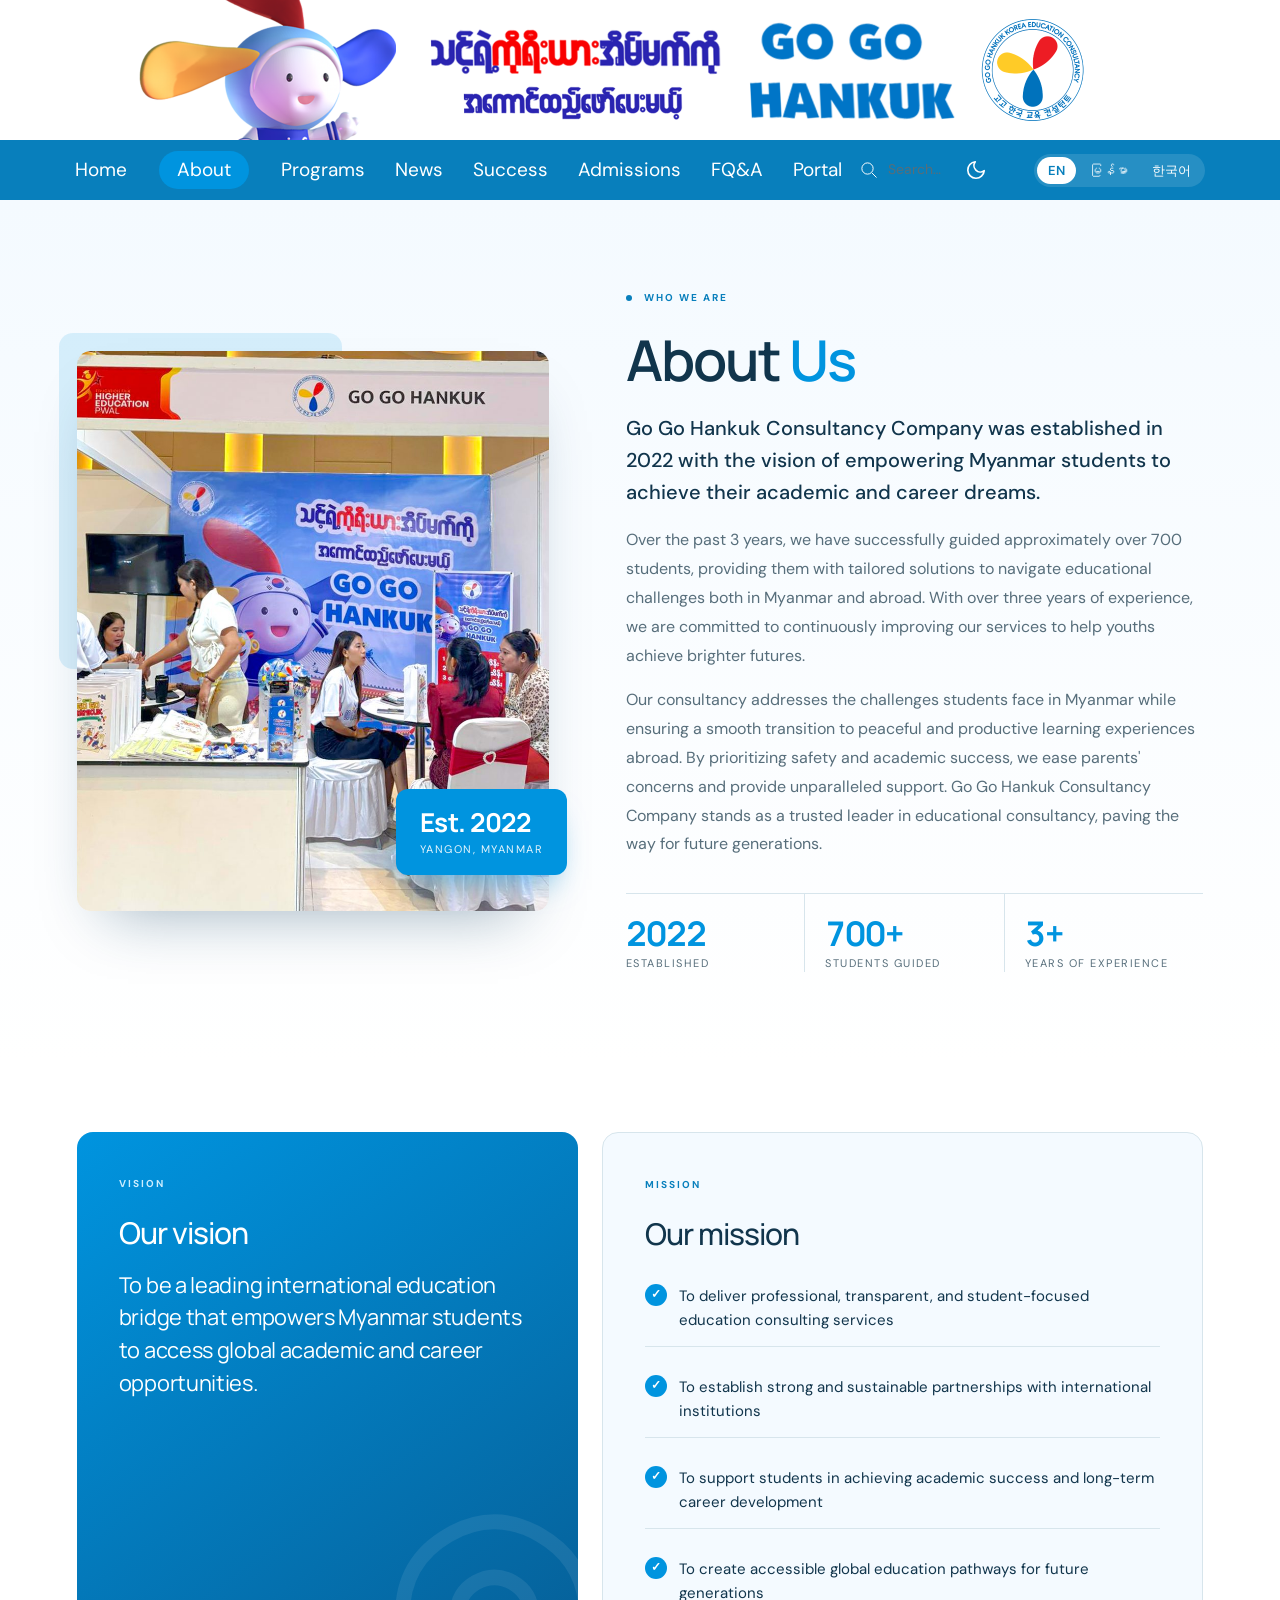
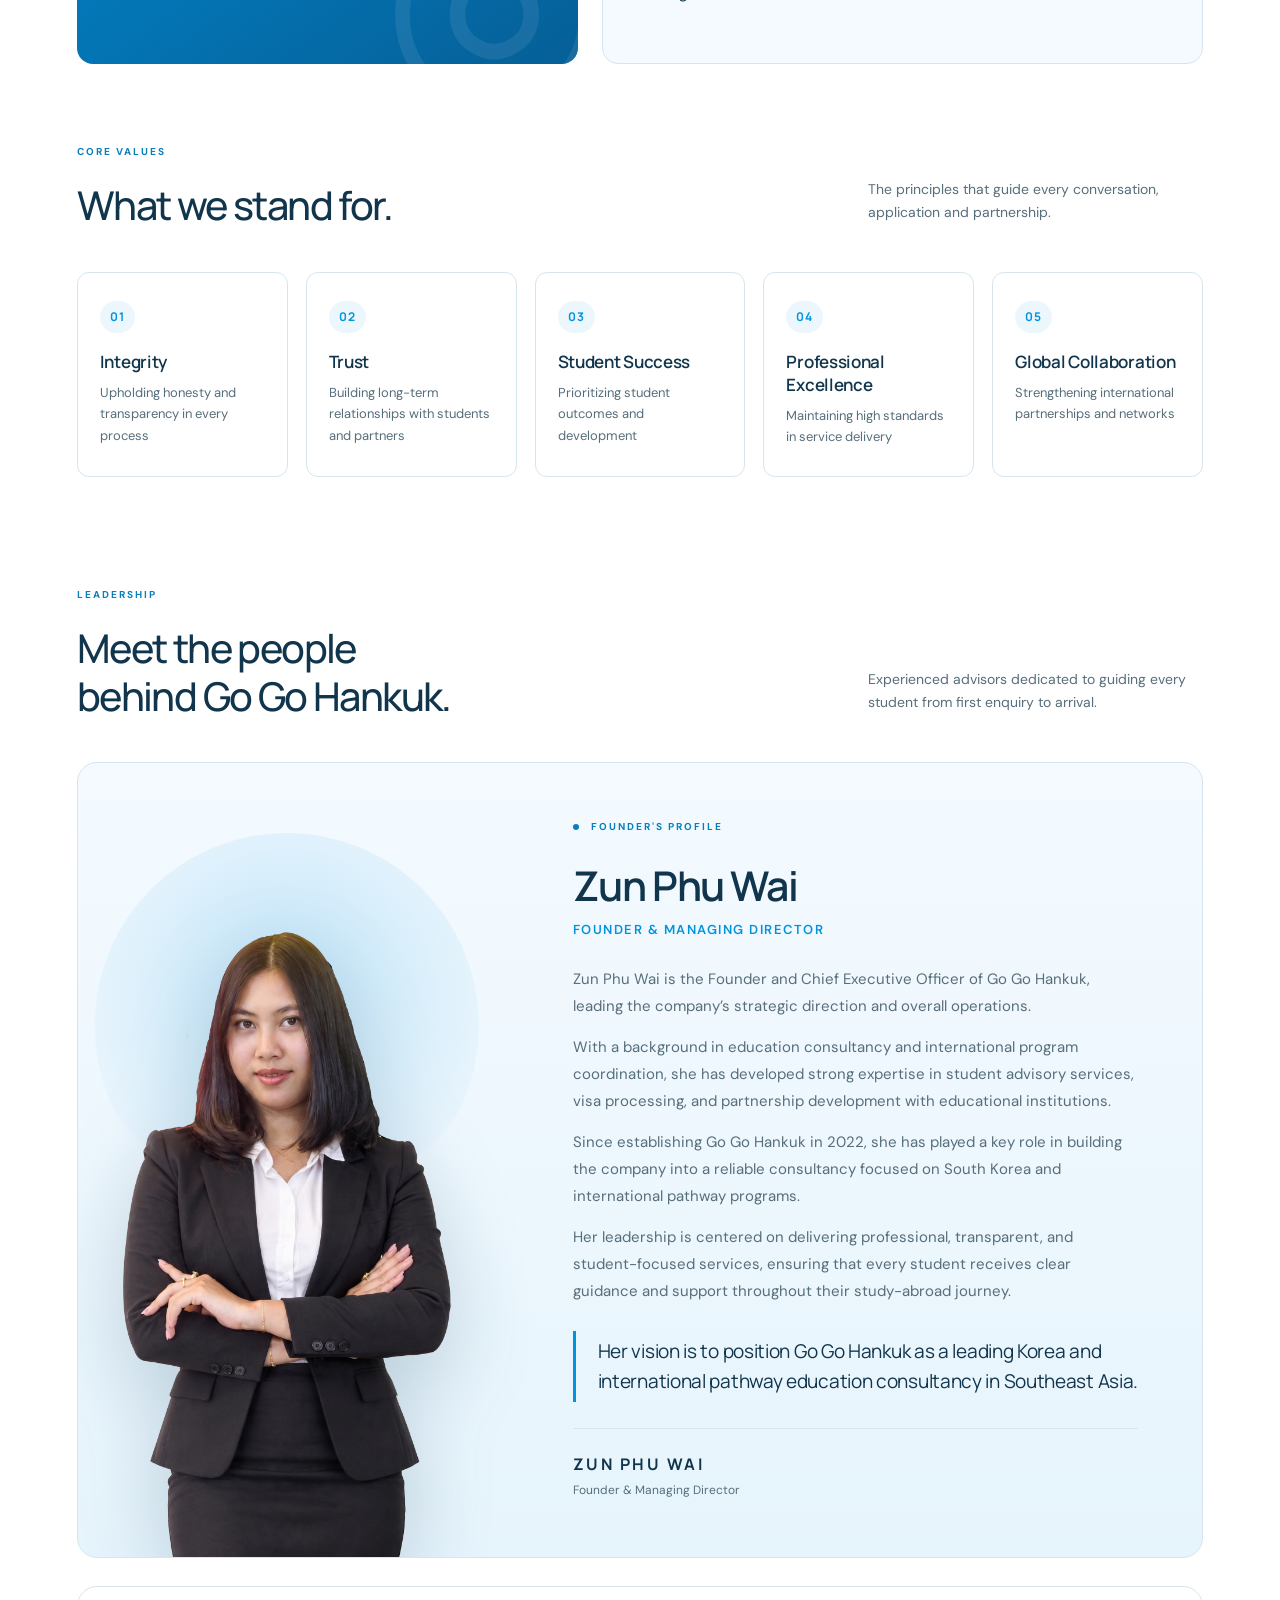
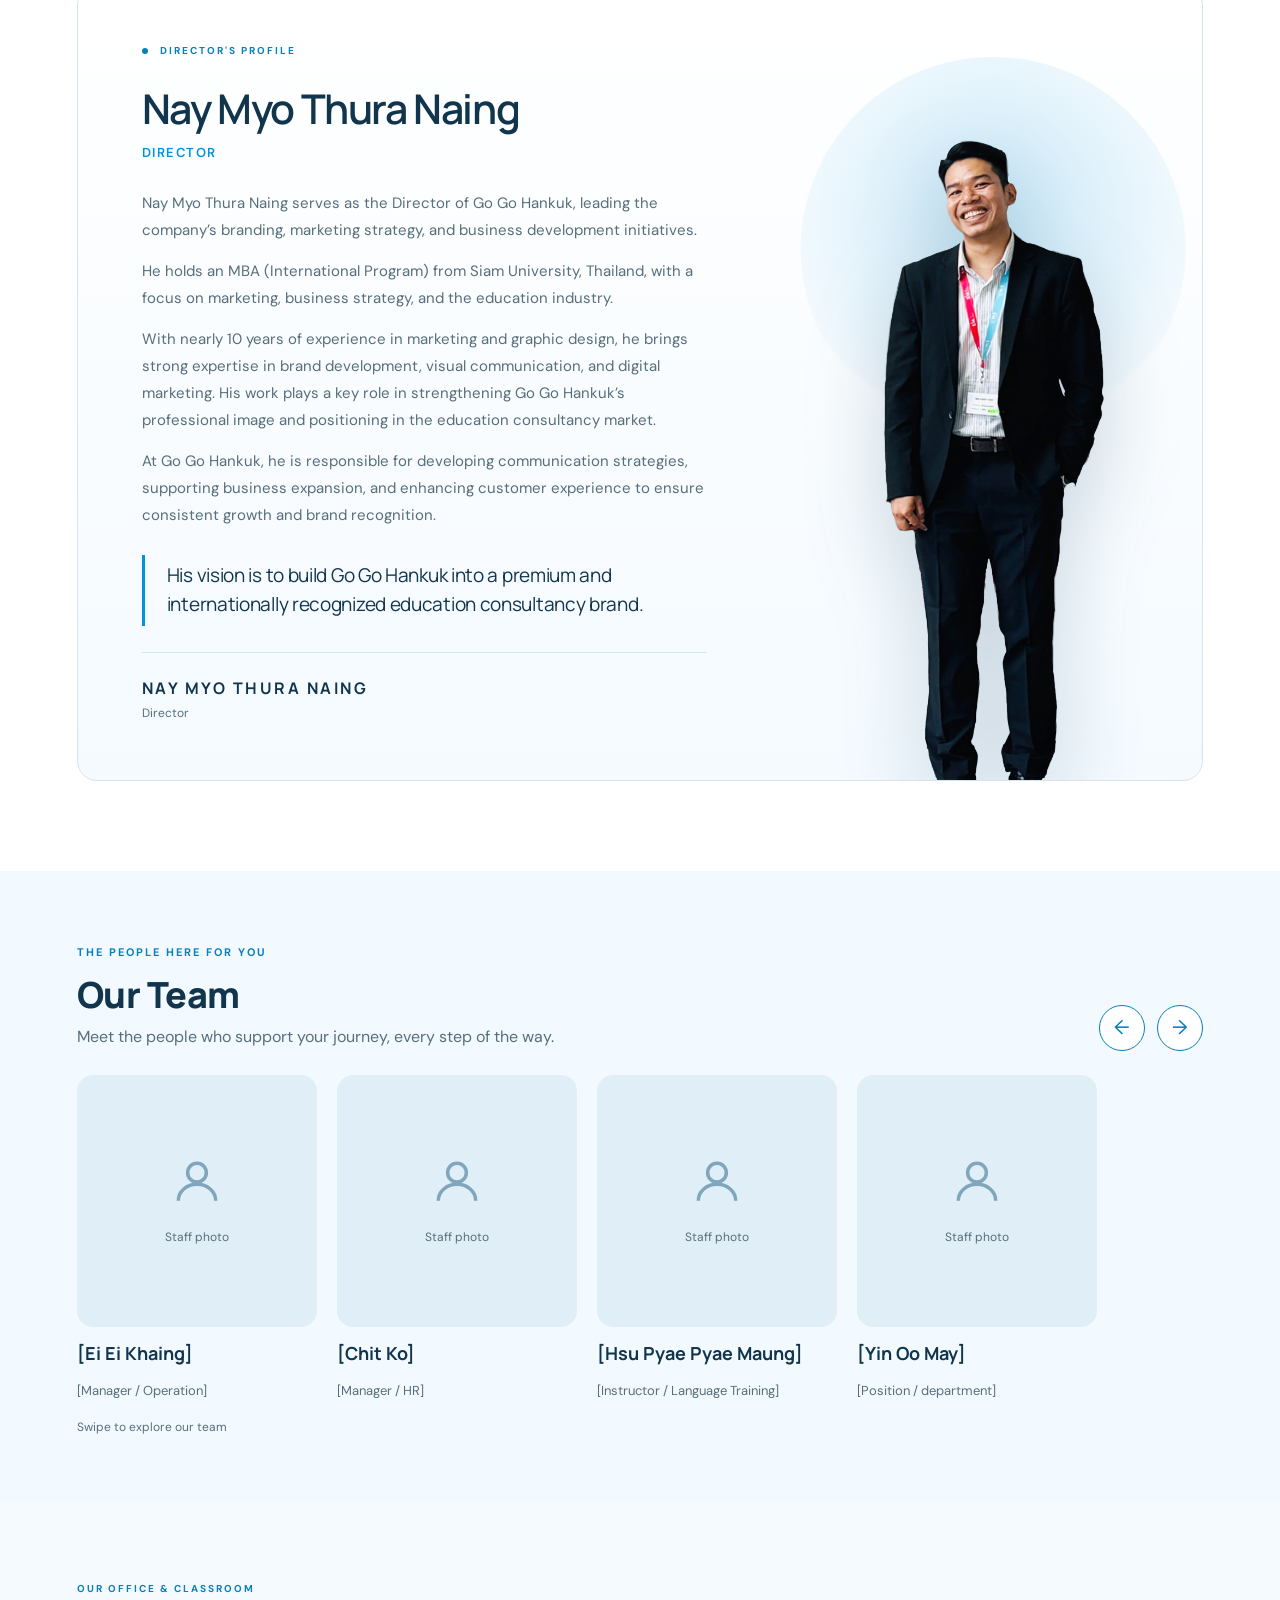
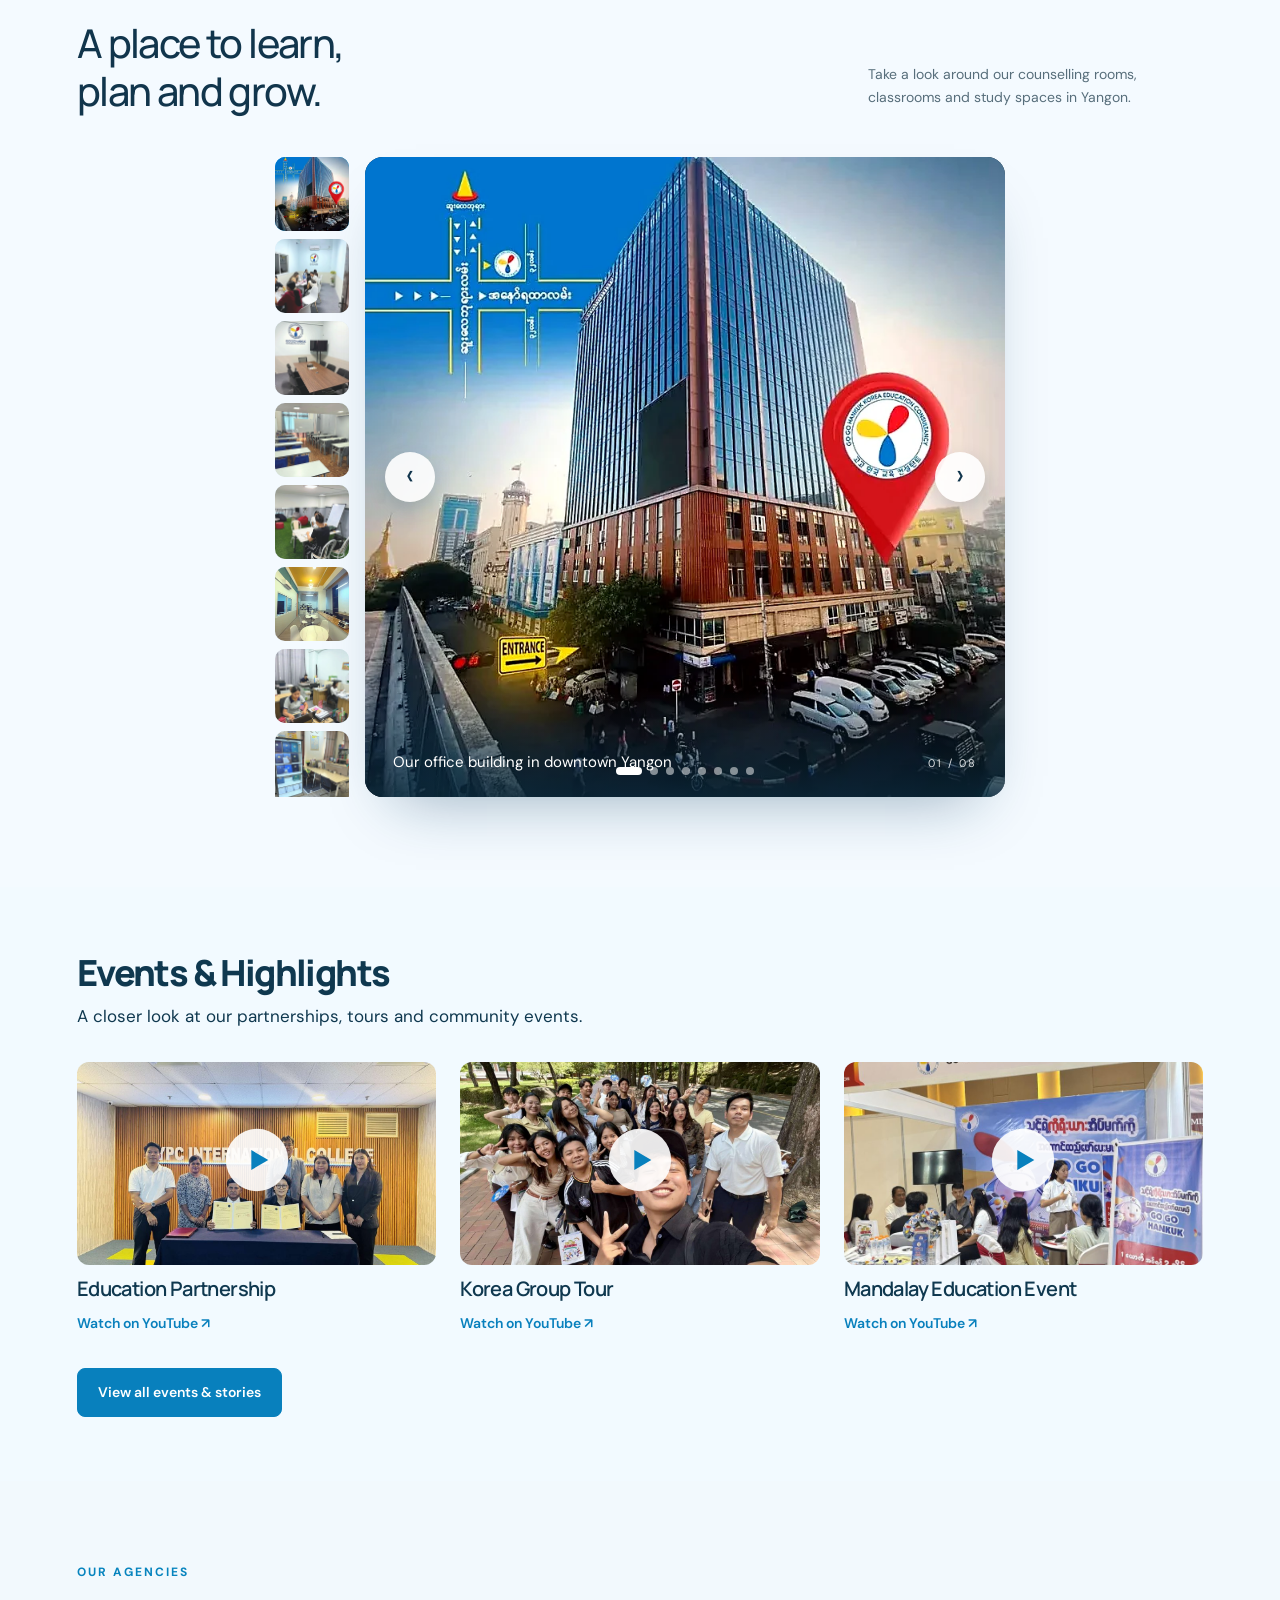
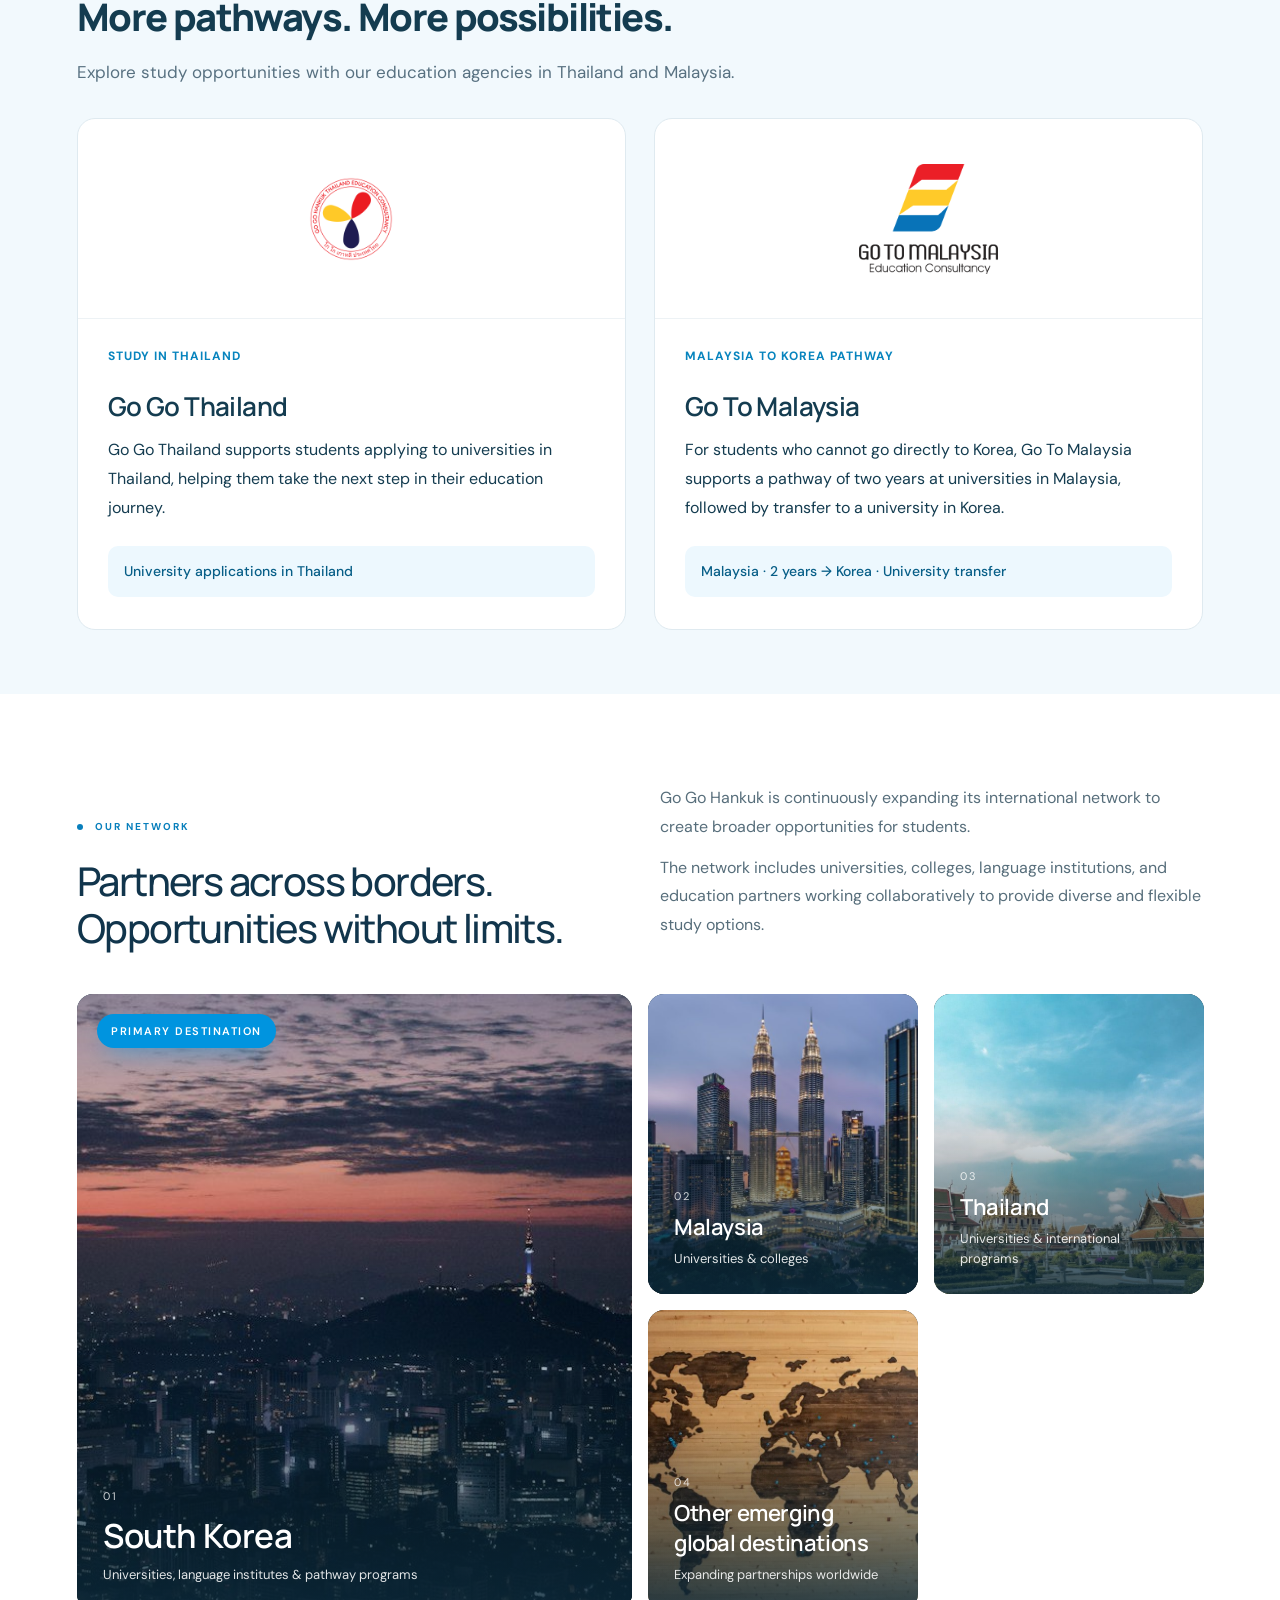
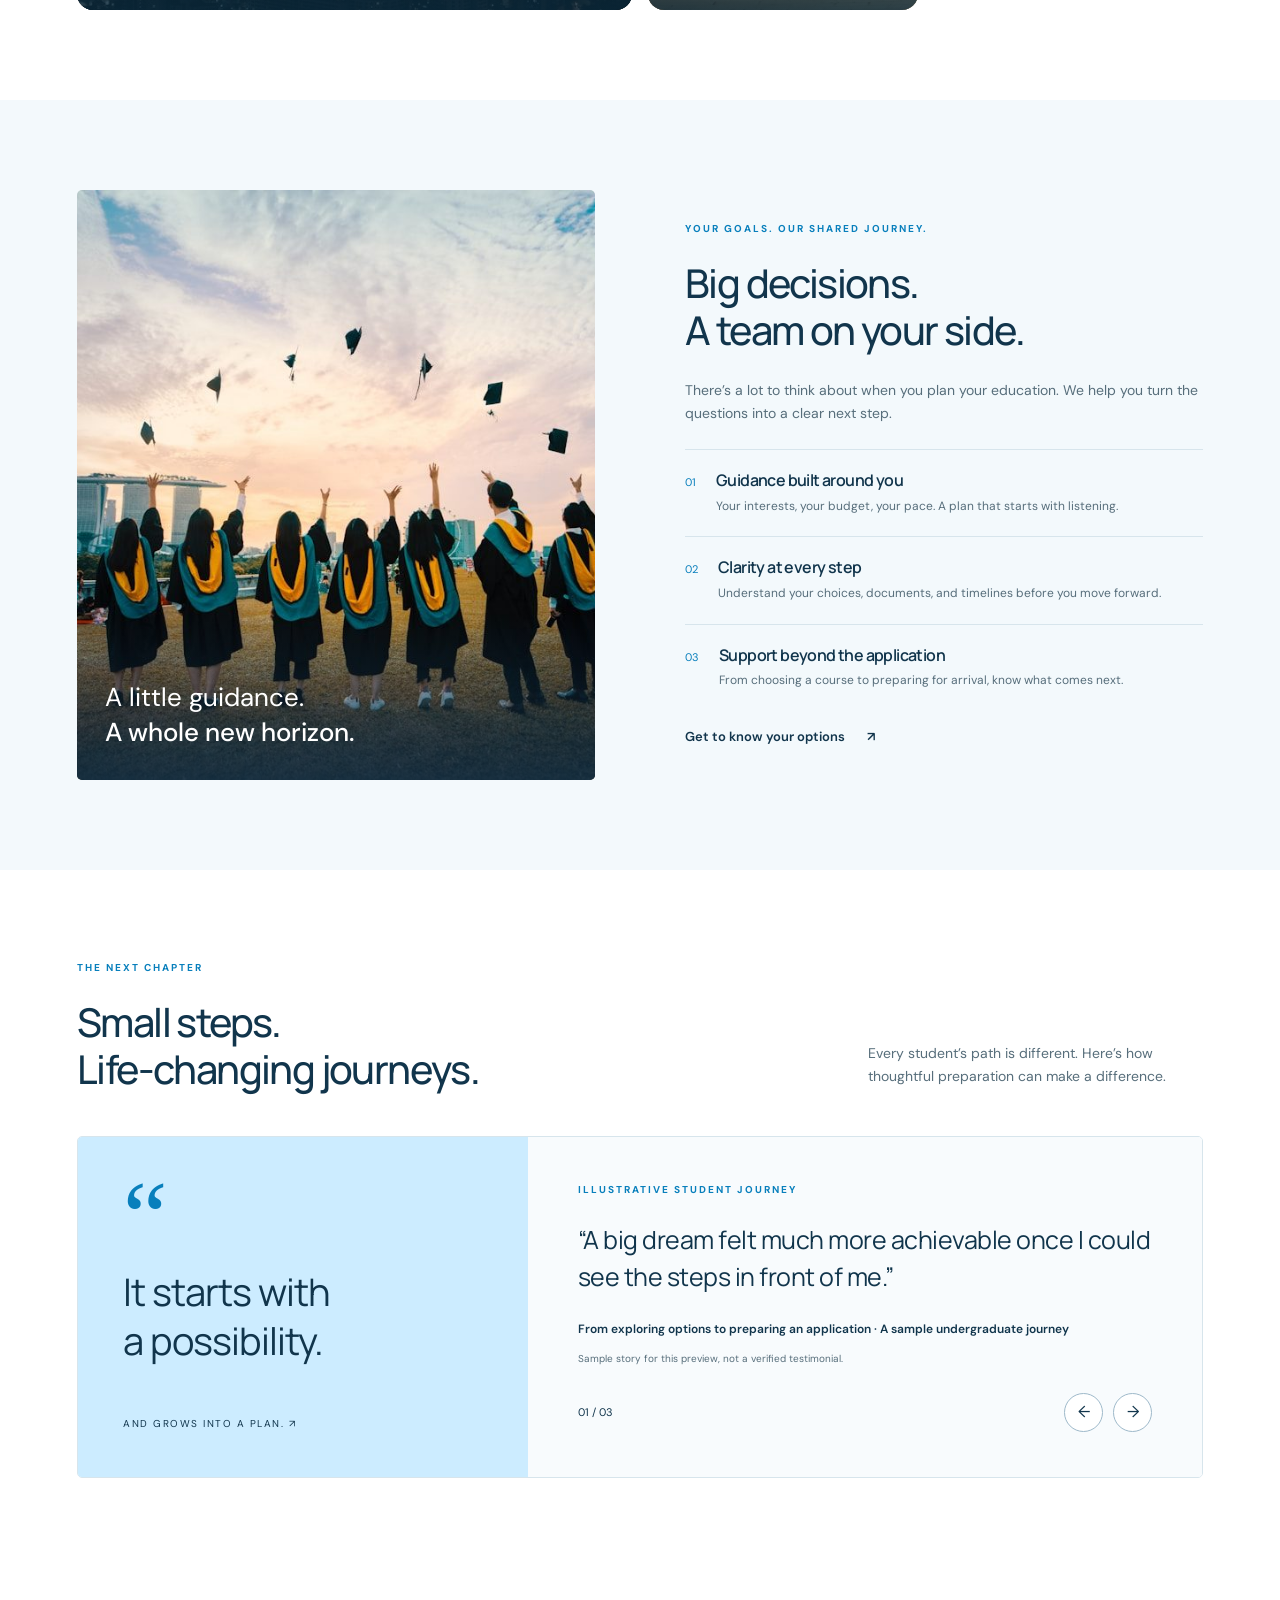
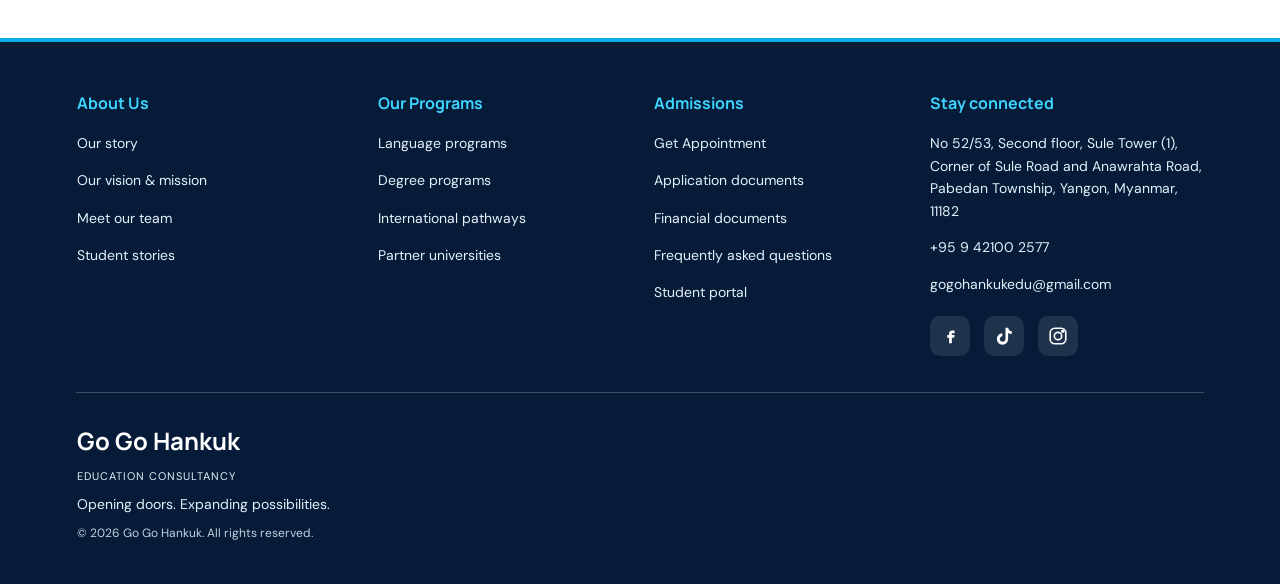
==== commit c5f51539: "Initial commit" ====
--- a/about.html
+++ b/about.html
@@ -1,13 +1,13 @@
 <!doctype html>
-<html lang="en" data-theme="light">
+<html lang="en">
 
-<head><style>[data-reveal]{opacity:1!important;transform:none!important}</style>
+<head>
     <meta charset="utf-8">
     <meta name="viewport" content="width=device-width,initial-scale=1">
-    <meta name="description" content="Go Go Hankuk — About. Explore your education journey.">
-    <title>About | Go Go Hankuk</title>
+    <meta name="description" content="Go Go Education — About. Explore your education journey.">
+    <title>About | Go Go Education</title>
     <link rel="icon" href="assets/go-go-logo.png">
-    
+    <script>(function(){try{var t=localStorage.getItem("theme");if(t!=="dark"&&t!=="light")t=matchMedia("(prefers-color-scheme:dark)").matches?"dark":"light";document.documentElement.setAttribute("data-theme",t);}catch(e){}})()</script>
     <link rel="stylesheet" href="styles.css">
     <link rel="stylesheet" href="home-layout.css">
     <link rel="stylesheet" href="pages.css">
@@ -16,15 +16,19 @@
     <script src="translations.js" defer></script>
     <script src="i18n.js" defer></script>
     <script src="app.js" defer></script>
-<link rel="stylesheet" href="updates.css"><script src="updates.js" defer></script></head>
+</head>
 
 <body><a class="skip" href="#main">Skip to content</a>
-    <header class="school-header"><a class="web-banner" href="index.html" aria-label="Go Go Hankuk home"><img
+    <header class="school-header"><a class="web-banner" href="index.html" aria-label="Go Go Education home"><img
                 src="assets/web-banner.png" alt="Go Go Hankuk Korea Education Consultancy banner" width="2560"
                 height="280"></a>
-        <div class="mobile-bar"><span>GO GO HANKUK</span><button class="menu-toggle" aria-expanded="false"
+        <div class="mobile-bar"><span>GO GO EDUCATION</span><button class="menu-toggle" aria-expanded="false"
                 aria-controls="navigation">Menu ☰</button></div>
-        <nav id="navigation" aria-label="Main navigation"><a href="index.html">Home</a><a href="about.html" aria-current="page">About Us</a><a href="programs.html">Programs &amp; Universities</a><a href="news.html">News</a><a href="admissions.html">Admissions</a><a href="faq.html">FQ&amp;A</a><a href="portal.html">Portal</a><button class="nav-search" id="search-open" aria-label="Search programs"><img src="assets/search.svg" width="25" height="25" alt=""></button></nav>
+        <nav id="navigation" aria-label="Main navigation"><a href="index.html">Home</a><a href="about.html"
+                aria-current="page">About</a><a href="programs.html">Programs</a><a href="news.html">News</a><a
+                href="success.html">Success</a><a href="admissions.html">Admissions</a><a
+                href="faq.html">FQ&A</a><a href="portal.html">Portal</a><button class="nav-search" id="search-open" aria-label="Search programs"><img
+                    src="assets/search.svg" width="25" height="25" alt=""><span class="nav-search-label">Search…</span></button><button class="theme-toggle" id="theme-toggle" aria-label="Switch to dark mode"><svg class="icon-moon" viewBox="0 0 24 24" aria-hidden="true"><path d="M21 12.8A9 9 0 1 1 11.2 3a7 7 0 0 0 9.8 9.8z"/></svg><svg class="icon-sun" viewBox="0 0 24 24" aria-hidden="true"><circle cx="12" cy="12" r="4"/><path d="M12 2v2M12 20v2M4.9 4.9l1.4 1.4M17.7 17.7l1.4 1.4M2 12h2M20 12h2M4.9 19.1l1.4-1.4M17.7 6.3l1.4-1.4"/></svg></button></nav>
     </header>
     <main id="main">
         <section id="about-us" class="about-intro">
@@ -57,14 +61,14 @@
             <div class="vmv-top">
                 <article class="vmv-card vmv-vision">
                     <p class="eyebrow">VISION</p>
-                    <h2>Our Vision</h2>
+                    <h2>Our vision</h2>
                     <p class="vmv-statement">To be a leading international education bridge that empowers Myanmar
                         students to access global academic and career opportunities.</p>
-                    <img class="vision-watermark" src="assets/vision-logo.png" alt="" aria-hidden="true">
+                    <span class="vmv-glyph" aria-hidden="true">◎</span>
                 </article>
                 <article class="vmv-card vmv-mission">
                     <p class="eyebrow">MISSION</p>
-                    <h2>Our Mission</h2>
+                    <h2>Our mission</h2>
                     <ul class="vmv-list">
                         <li>To deliver professional, transparent, and student-focused education consulting services</li>
                         <li>To establish strong and sustainable partnerships with international institutions</li>
@@ -146,6 +150,28 @@
                 </div>
             </article>
         </section>
+        <section id="team" class="team">
+            <div class="team-head">
+                <div>
+                    <p class="eyebrow">THE PEOPLE HERE FOR YOU</p>
+                    <h2>Our Team</h2>
+                    <p>Meet the people who support your journey, every step of the way.</p>
+                </div>
+                <div class="team-controls">
+                    <button id="team-prev" aria-label="Previous team members">←</button>
+                    <button id="team-next" aria-label="Next team members">→</button>
+                </div>
+            </div>
+            <ul class="team-carousel" id="team-carousel" aria-label="Team carousel — swipe left or right">
+                <li><div class="team-photo"><svg viewBox="0 0 24 24" fill="none" stroke="currentColor" stroke-width="1.5"><circle cx="12" cy="8" r="4"/><path d="M4 20c0-4 3.6-7 8-7s8 3 8 7"/></svg><span>Staff photo</span></div><strong>[Ei Ei Khaing]</strong><span>[Manager / Operation]</span></li>
+                <li><div class="team-photo"><svg viewBox="0 0 24 24" fill="none" stroke="currentColor" stroke-width="1.5"><circle cx="12" cy="8" r="4"/><path d="M4 20c0-4 3.6-7 8-7s8 3 8 7"/></svg><span>Staff photo</span></div><strong>[Chit Ko]</strong><span>[Manager / HR]</span></li>
+                <li><div class="team-photo"><svg viewBox="0 0 24 24" fill="none" stroke="currentColor" stroke-width="1.5"><circle cx="12" cy="8" r="4"/><path d="M4 20c0-4 3.6-7 8-7s8 3 8 7"/></svg><span>Staff photo</span></div><strong>[Hsu Pyae Pyae Maung]</strong><span>[Instructor / Language Training]</span></li>
+                <li><div class="team-photo"><svg viewBox="0 0 24 24" fill="none" stroke="currentColor" stroke-width="1.5"><circle cx="12" cy="8" r="4"/><path d="M4 20c0-4 3.6-7 8-7s8 3 8 7"/></svg><span>Staff photo</span></div><strong>[Yin Oo May]</strong><span>[Position / department]</span></li>
+                <li><div class="team-photo"><svg viewBox="0 0 24 24" fill="none" stroke="currentColor" stroke-width="1.5"><circle cx="12" cy="8" r="4"/><path d="M4 20c0-4 3.6-7 8-7s8 3 8 7"/></svg><span>Staff photo</span></div><strong>[Staff name]</strong><span>[Position / department]</span></li>
+                <li><div class="team-photo"><svg viewBox="0 0 24 24" fill="none" stroke="currentColor" stroke-width="1.5"><circle cx="12" cy="8" r="4"/><path d="M4 20c0-4 3.6-7 8-7s8 3 8 7"/></svg><span>Staff photo</span></div><strong>[Staff name]</strong><span>[Position / department]</span></li>
+            </ul>
+            <p class="team-hint">Swipe to explore our team</p>
+        </section>
         <section id="office" class="office section">
             <div class="section-heading">
                 <div>
@@ -165,7 +191,54 @@
                 </div>
             </div>
         </section>
-        <section id="our-videos" class="section our-videos"><p class="eyebrow">OUR JOURNEY</p><h2>Our story in motion</h2><p>A closer look at our team, activities and student journeys.</p><div class="video-preview"><img src="assets/office/office-1.webp" alt="Go Go Hankuk office"><button type="button" id="video-sample" aria-label="About this sample video">▶</button><div><p class="eyebrow">SAMPLE PREVIEW</p><h3>Go Go Hankuk: Our team &amp; activities</h3><p>Your YouTube video will appear here.</p></div></div><p id="video-note" hidden>This is a sample preview. A Go Go Hankuk YouTube video has not been connected yet.</p></section><section class="section agencies" id="agencies"><div class="eyebrow">OUR AGENCIES</div><h2>More pathways. More possibilities.</h2><p class="intro">Explore study opportunities with our education agencies in Thailand and Malaysia.</p><div class="grid"><article><div class="logo"><img src="assets/go-go-thailand.jpg" alt="Go Go Thailand"></div><div class="content"><div class="tag">STUDY IN THAILAND</div><h3>Go Go Thailand</h3><p class="desc">Go Go Thailand supports students applying to universities in Thailand, helping them take the next step in their education journey.</p><div class="path">University applications in Thailand</div></div></article><article><div class="logo"><img src="assets/go-to-malaysia.png" alt="Go To Malaysia Education Consultancy"></div><div class="content"><div class="tag">MALAYSIA TO KOREA PATHWAY</div><h3>Go To Malaysia</h3><p class="desc">For students who cannot go directly to Korea, Go To Malaysia supports a pathway of two years at universities in Malaysia, followed by transfer to a university in Korea.</p><div class="path">Malaysia · 2 years → Korea · University transfer</div></div></article></div></section><section id="network" class="network section">
+        <section id="story-video" class="story-video">
+            <h2>Events &amp; Highlights</h2>
+            <p>A closer look at our partnerships, tours and community events.</p>
+            <ul class="video-cards">
+                <li>
+                    <div class="video-thumb"><img src="assets/figma/video-education-partnership.jpg" alt="" loading="lazy"><button aria-label="Play Education Partnership video"><svg viewBox="0 0 24 24" fill="currentColor"><circle cx="12" cy="12" r="11" fill="#fff" opacity=".9"/><path d="M10 8.5v7l6-3.5z" fill="#0880bd"/></svg></button></div>
+                    <h3>Education Partnership</h3>
+                    <a href="https://www.tiktok.com/@go.go.hankuk" target="_blank" rel="noopener">Watch on YouTube ↗</a>
+                </li>
+                <li>
+                    <div class="video-thumb"><img src="assets/figma/video-korea-group-tour.jpg" alt="" loading="lazy"><button aria-label="Play Korea Group Tour video"><svg viewBox="0 0 24 24" fill="currentColor"><circle cx="12" cy="12" r="11" fill="#fff" opacity=".9"/><path d="M10 8.5v7l6-3.5z" fill="#0880bd"/></svg></button></div>
+                    <h3>Korea Group Tour</h3>
+                    <a href="https://www.tiktok.com/@go.go.hankuk" target="_blank" rel="noopener">Watch on YouTube ↗</a>
+                </li>
+                <li>
+                    <div class="video-thumb"><img src="assets/figma/video-mandalay-event.jpg" alt="" loading="lazy"><button aria-label="Play Mandalay Education Event video"><svg viewBox="0 0 24 24" fill="currentColor"><circle cx="12" cy="12" r="11" fill="#fff" opacity=".9"/><path d="M10 8.5v7l6-3.5z" fill="#0880bd"/></svg></button></div>
+                    <h3>Mandalay Education Event</h3>
+                    <a href="https://www.tiktok.com/@go.go.hankuk" target="_blank" rel="noopener">Watch on YouTube ↗</a>
+                </li>
+            </ul>
+            <a class="button small" href="news.html">View all events &amp; stories</a>
+        </section>
+        <section id="agencies" class="agencies">
+            <p class="eyebrow">OUR AGENCIES</p>
+            <h2>More pathways. More possibilities.</h2>
+            <p>Explore study opportunities with our education agencies in Thailand and Malaysia.</p>
+            <div class="agency-grid">
+                <article class="agency-card">
+                    <div class="agency-logo"><img src="assets/figma/agency-thailand-logo.png" alt="Go Go Thailand" loading="lazy"></div>
+                    <div class="agency-body">
+                        <p class="eyebrow">STUDY IN THAILAND</p>
+                        <h3>Go Go Thailand</h3>
+                        <p>Go Go Thailand supports students applying to universities in Thailand, helping them take the next step in their education journey.</p>
+                        <p class="agency-highlight">University applications in Thailand</p>
+                    </div>
+                </article>
+                <article class="agency-card">
+                    <div class="agency-logo"><img src="assets/figma/agency-malaysia-logo.png" alt="Go To Malaysia Education Consultancy" loading="lazy"></div>
+                    <div class="agency-body">
+                        <p class="eyebrow">MALAYSIA TO KOREA PATHWAY</p>
+                        <h3>Go To Malaysia</h3>
+                        <p>For students who cannot go directly to Korea, Go To Malaysia supports a pathway of two years at universities in Malaysia, followed by transfer to a university in Korea.</p>
+                        <p class="agency-highlight">Malaysia · 2 years → Korea · University transfer</p>
+                    </div>
+                </article>
+            </div>
+        </section>
+        <section id="network" class="network section">
             <div class="network-intro">
                 <div>
                     <p class="eyebrow"><span class="dot"></span> OUR NETWORK</p>
@@ -193,7 +266,6 @@
                     <span>↗</span></a>
             </div>
         </section>
-    
         <section id="stories" class="section stories">
             <div class="section-heading">
                 <div>
@@ -219,7 +291,51 @@
             </div>
         </section>
     </main>
-    <footer class="site-footer"><div class="footer-columns"><div><h3>About Us</h3><a href="about.html">Our story</a><a href="about.html#vision-mission">Our vision &amp; mission</a><a href="about.html#leadership">Meet our team</a><a href="about.html#stories">Student stories</a></div><div><h3>Programs &amp; Universities</h3><a href="programs.html#programs">Language programs</a><a href="programs.html#programs">Degree programs</a><a href="programs.html#programs">International pathways</a><a href="programs.html#universities">Partner universities</a></div><div><h3>Admissions</h3><a href="admissions.html">Application documents</a><a href="admissions.html#financial-documents">Financial documents</a><a href="faq.html">Frequently asked questions</a><a href="portal.html">Student portal</a></div><div><h3>Stay connected</h3><address>No 52/53, Second floor, Sule Tower (1), Corner of Sule Road and Anawrahta Road, Pabedan Township, Yangon, Myanmar, 11182</address><a href="tel:+959421002577">+95 9 42100 2577</a><a href="mailto:gogohankukedu@gmail.com">gogohankukedu@gmail.com</a><div class="social-links"><a href="https://www.facebook.com/share/17Yx3BDXqD/" target="_blank" rel="noopener noreferrer" aria-label="Facebook"><img src="assets/facebook.svg" width="24" height="24" alt=""></a><a href="https://www.tiktok.com/@go.go.hankuk" target="_blank" rel="noopener noreferrer" aria-label="TikTok"><img src="assets/tiktok.svg" width="24" height="24" alt=""></a><a href="https://www.instagram.com/gogohankuk" target="_blank" rel="noopener noreferrer" aria-label="Instagram"><img src="assets/instagram.svg" width="24" height="24" alt=""></a></div></div></div><div class="footer-brand"><div><strong>Go Go Hankuk</strong><small>EDUCATION CONSULTANCY</small><p>Opening doors. Expanding possibilities.</p></div><p>© <span id="year">2026</span> Go Go Hankuk. All rights reserved.</p></div></footer>
+    <footer>
+        <div class="footer-band">
+            <div class="footer-main">
+                <div class="footer-col">
+                    <strong>About Us</strong>
+                    <a href="about.html#about-us">Our story</a>
+                    <a href="about.html#vision-mission">Our vision &amp; mission</a>
+                    <a href="about.html#leadership">Meet our team</a>
+                    <a href="success.html">Student stories</a>
+                </div>
+                <div class="footer-col">
+                    <strong>Our Programs</strong>
+                    <a href="programs.html">Language programs</a>
+                    <a href="programs.html">Degree programs</a>
+                    <a href="programs.html">International pathways</a>
+                    <a href="about.html#network">Partner universities</a>
+                </div>
+                <div class="footer-col">
+                    <strong>Admissions</strong>
+                    <a href="admissions.html" class="js-appointment">Get Appointment</a>
+                    <a href="admissions.html">Application documents</a>
+                    <a href="admissions.html">Financial documents</a>
+                    <a href="faq.html">Frequently asked questions</a>
+                    <a href="portal.html">Student portal</a>
+                </div>
+                <div class="footer-col footer-contact">
+                    <strong>Stay connected</strong>
+                    <p>No 52/53, Second floor, Sule Tower (1), Corner of Sule Road and Anawrahta Road, Pabedan Township, Yangon, Myanmar, 11182</p>
+                    <a href="tel:+959421002577">+95 9 42100 2577</a>
+                    <a href="mailto:gogohankukedu@gmail.com">gogohankukedu@gmail.com</a>
+                    <div class="social-links">
+                        <a href="https://www.facebook.com/share/17Yx3BDXqD/" target="_blank" rel="noopener" aria-label="Facebook"><svg viewBox="0 0 24 24" fill="currentColor"><path d="M14 9h3V6h-3c-1.7 0-3 1.3-3 3v2H9v3h2v6h3v-6h2.5l.5-3H14V9c0-.3.2-.5.5-.5z"/></svg></a>
+                        <a href="https://www.tiktok.com/@go.go.hankuk" target="_blank" rel="noopener" aria-label="TikTok"><svg viewBox="0 0 24 24" fill="currentColor"><path d="M16.5 3c.4 2.1 1.8 3.6 4 3.9v3c-1.4 0-2.8-.4-4-1.2v6.6c0 3.4-2.7 6.2-6.1 6.2S4.3 18.7 4.3 15.3c0-3.3 2.6-6 5.9-6.2v3.1c-1.6.2-2.8 1.5-2.8 3.1 0 1.7 1.4 3.1 3.1 3.1s3.1-1.4 3.1-3.1V3h2.9z"/></svg></a>
+                        <a href="https://www.instagram.com/gogohankuk" target="_blank" rel="noopener" aria-label="Instagram"><svg viewBox="0 0 24 24" fill="none" stroke="currentColor" stroke-width="1.8"><rect x="3.5" y="3.5" width="17" height="17" rx="5"/><circle cx="12" cy="12" r="4"/><circle cx="17.2" cy="6.8" r="1"/></svg></a>
+                    </div>
+                </div>
+            </div>
+            <div class="footer-divider"></div>
+            <div class="footer-brand-row"><span><strong data-brand>Go Go Hankuk</strong></span>
+                <p class="footer-tagline-small">EDUCATION CONSULTANCY</p>
+                <p class="footer-tagline">Opening doors. Expanding possibilities.</p>
+                <p class="footer-copy">© <span id="year"></span> <span data-brand>Go Go Hankuk</span>. All rights reserved.</p>
+            </div>
+        </div>
+    </footer>
     <dialog id="detail-dialog" aria-labelledby="dialog-title"><button class="close-dialog"
             aria-label="Close details">×</button>
         <p class="eyebrow" id="dialog-label"></p>
--- a/styles.css
+++ b/styles.css
@@ -1,5 +1,5 @@
 @import url('https://fonts.googleapis.com/css2?family=DM+Sans:wght@400;500;600;700&family=Manrope:wght@400;500;600;700;800&display=swap');
-:root{--ink:#133347;--blue:#087fb8;--sky:#e5f4fb;--muted:#576e7b;--line:#d7e5ec;--white:#fff;--radius:5px}*{box-sizing:border-box}html{scroll-behavior:smooth;scroll-padding-top:100px}body{margin:0;color:var(--ink);background:#fff;font-family:'DM Sans',sans-serif;font-size:16px;line-height:1.65}a{color:inherit;text-decoration:none}button{font:inherit;cursor:pointer}button,a{-webkit-tap-highlight-color:transparent}button:focus-visible,a:focus-visible{outline:3px solid #12659a;outline-offset:5px}img{display:block;max-width:100%;object-fit:cover}header{height:104px;padding:0 5.5%;display:flex;align-items:center;justify-content:space-between;border-bottom:1px solid var(--line);background:white;position:relative;z-index:5}.brand{display:flex;gap:10px;align-items:center;line-height:1}.brand-mark{display:grid;place-items:center;width:44px;height:44px;color:white;background:var(--blue);font-size:35px;border-radius:50% 50% 5px 50%}.brand strong{font-family:Manrope,sans-serif;font-size:27px;letter-spacing:-1px}.brand small{display:block;font-size:9px;letter-spacing:4px;margin-top:9px}nav{display:flex;gap:31px;align-items:center;font-size:14px;font-weight:500}nav a:not(.button):hover{color:var(--blue)}.button{display:inline-flex;align-items:center;justify-content:center;gap:24px;background:var(--blue);color:white;border:1px solid var(--blue);padding:16px 24px;border-radius:4px;font-size:14px;font-weight:600;transition:background .2s,transform .2s}.button:hover{background:#06658f;transform:translateY(-2px)}.button span{font-size:20px;line-height:1}.button.small{padding:12px 20px}.menu-toggle{display:none}.hero{display:grid;grid-template-columns:1fr 1fr;min-height:670px;background:#f4faff}.hero-copy{padding:64px 8% 55px 11%}.eyebrow{font-size:10px;font-weight:700;letter-spacing:2px;color:var(--blue);margin:0 0 22px}.dot{display:inline-block;height:6px;width:6px;border-radius:50%;background:var(--blue);margin-right:8px}h1,h2,h3{font-family:Manrope,sans-serif}h1{font-size:clamp(54px,5.6vw,86px);letter-spacing:-4px;line-height:1.1;font-weight:500;margin:25px 0}em{color:var(--blue);font-style:normal}.intro{max-width:405px;color:var(--muted);font-size:15px;line-height:1.85}.hero-actions{display:flex;align-items:center;flex-wrap:wrap;gap:22px;margin-top:28px}.text-link{display:inline-flex;gap:22px;align-items:center;font-size:13px;font-weight:600;background:none;border:0;padding:0;color:var(--ink)}.text-link:hover{color:var(--blue)}.hero-note{display:flex;align-items:center;gap:12px;font-size:11px;line-height:1.6;margin-top:35px;color:var(--muted)}.note-icon{font-size:28px;color:var(--blue)}.hero-visual{position:relative;margin:24px 24px 24px 0;min-width:0;overflow:hidden;border-radius:6px}.hero-visual>img{width:100%;height:100%;position:absolute;object-position:48% center}.hero-visual:after{content:'';position:absolute;inset:55% 0 0;background:linear-gradient(transparent,#102e3c88);pointer-events:none}.image-label{position:absolute;z-index:1;left:24px;top:24px;display:flex;align-items:center;gap:10px;background:#fffffff0;padding:10px 15px;font-size:10px;border-radius:4px}.mini-globe{font-size:24px}.floating-note{position:absolute;z-index:1;bottom:64px;left:25px;right:25px;background:#e7f5fcf2;display:flex;gap:16px;align-items:center;padding:22px 25px;border-radius:4px;font-size:18px;line-height:1.6}.floating-note>span{color:var(--blue);font-size:36px}.floating-note strong{font-weight:500}.photo-index{position:absolute;z-index:1;bottom:25px;left:26px;color:white;font-size:9px;letter-spacing:2px}.path-strip{display:flex;align-items:center;justify-content:space-between;padding:27px 5.5%;border-bottom:1px solid var(--line);gap:20px;font-size:14px}.path-strip>span:first-child{font-size:9px;letter-spacing:1.5px;max-width:160px}.section{padding:90px 6%}.section-heading{display:flex;align-items:flex-end;justify-content:space-between;margin-bottom:42px;gap:35px}h2{font-size:clamp(32px,3.1vw,46px);line-height:1.2;letter-spacing:-1.6px;font-weight:500;margin:0}.section-heading>p{max-width:335px;color:var(--muted);font-size:14px;margin:0 0 6px}.program-grid{display:grid;grid-template-columns:repeat(3,1fr);gap:20px}.program-card{border:1px solid var(--line);border-radius:5px;padding:28px;background:#fbfdfe}.program-card:nth-child(2){background:#eaf6fc}.card-top{display:flex;align-items:center;justify-content:space-between;margin-bottom:34px}.program-symbol{font-size:32px;color:var(--blue);font-weight:500}.number{font-size:11px;color:var(--muted)}.program-card .eyebrow{font-size:9px;letter-spacing:1.4px;margin-bottom:12px}h3{font-size:23px;letter-spacing:-.6px;line-height:1.35;font-weight:600;margin:0 0 14px}.description{color:var(--muted);font-size:14px;min-height:70px}.meta{font-size:11px;color:var(--muted)}.program-card .meta{margin:24px 0;padding-bottom:20px;border-bottom:1px solid var(--line)}.why{background:#f3f9fc;display:grid;grid-template-columns:1fr 1fr;gap:8%;align-items:center}.why-photo{position:relative;height:590px;overflow:hidden;border-radius:5px}.why-photo img{width:100%;height:100%}.photo-caption{position:absolute;bottom:0;left:0;right:0;background:linear-gradient(transparent,#122e43dd);padding:65px 28px 30px;color:white;font-size:26px;line-height:1.35}.photo-caption strong{font-weight:500}.why-copy>p:not(.eyebrow){font-size:14px;color:var(--muted);margin:24px 0}.benefit{display:flex;gap:20px;border-top:1px solid var(--line);padding:20px 0}.benefit>span{font-size:11px;color:var(--blue);padding-top:3px}.benefit h3{font-size:16px;margin:0 0 5px}.benefit p{font-size:12px;color:var(--muted);margin:0}.why-copy .text-link{margin-top:15px}.story-layout{display:grid;grid-template-columns:.8fr 1.2fr;border:1px solid var(--line);border-radius:5px;overflow:hidden}.story-art{background:#ccecff;padding:30px 45px;position:relative}.story-art>span{font-family:Georgia,serif;font-size:100px;line-height:1;color:var(--blue)}.story-art p{font-family:Manrope,sans-serif;font-size:38px;letter-spacing:-1px;line-height:1.3;margin:0 0 50px}.story-art>div{font-size:10px;letter-spacing:1.5px}.story-content{padding:45px 50px;background:#f8fbfd}blockquote{font-family:Manrope,sans-serif;font-size:25px;line-height:1.5;letter-spacing:-.5px;margin:0 0 24px}.story-name{font-size:12px;font-weight:600}.disclaimer{font-size:10px;color:var(--muted)}.story-controls{display:flex;align-items:center;gap:10px;margin-top:25px}.story-controls span{margin-right:auto;font-size:11px}.story-controls button{width:39px;height:39px;border:1px solid #9eb9ca;background:white;border-radius:50%;color:var(--ink)}.story-controls button:hover{background:var(--sky)}.journal{padding-top:10px}.news-grid{display:grid;grid-template-columns:repeat(3,1fr);gap:26px}.news-card img{width:100%;height:210px;border-radius:5px;margin-bottom:23px}.news-card .eyebrow{font-size:9px;margin-bottom:10px}.news-card h3{font-size:20px}.news-card button{border:0;background:none;text-align:left;padding:0;color:var(--ink);font:inherit;line-height:1.45}.news-card button:hover{color:var(--blue)}.contact{background:#dff2fc;margin:0 3% 70px;border-radius:6px;padding:65px 5%;display:flex;align-items:center;justify-content:space-between;overflow:hidden}.contact h2{font-size:clamp(32px,3.6vw,52px)}.contact p:not(.eyebrow){font-size:14px;color:var(--muted)}.contact .button{margin-top:18px}.contact .contact-note{font-size:10px}.contact-arrow{font-size:220px;color:#9ed7f3;line-height:1;margin-right:10px}footer{padding:0 6%}.footer-main{display:grid;grid-template-columns:1.2fr 1fr 1fr 1fr 1fr;gap:26px;padding-bottom:50px}.footer-main>p{font-size:12px;color:var(--muted);margin:0}.footer-main>div{display:flex;flex-direction:column;font-size:11px;gap:8px}.footer-main>div>strong{font-size:12px;margin-bottom:6px}.footer-main .brand{align-self:start}.footer-bottom{border-top:1px solid var(--line);display:flex;justify-content:space-between;gap:20px;padding:22px 0;font-size:10px;color:var(--muted)}dialog{border:1px solid var(--line);border-radius:10px;max-width:600px;width:calc(100% - 32px);padding:45px;color:var(--ink)}dialog::backdrop{background:#0b263b99;backdrop-filter:blur(4px)}dialog h2{font-size:32px;margin-bottom:25px}#dialog-body{font-size:15px;line-height:1.9;color:var(--muted);margin-bottom:30px}.close-dialog{position:absolute;top:10px;right:15px;font-size:27px;border:0;background:none;color:var(--ink)}[hidden]{display:none!important}.skip{position:absolute;left:10px;top:-60px;background:white;padding:10px;z-index:20}.skip:focus{top:5px}
-@media(min-width:1500px){body{max-width:1800px;margin:auto}}@media(max-width:1050px){nav{gap:18px;font-size:12px}.hero-copy{padding:45px 7% 40px 10%}h1{font-size:64px}.hero{min-height:640px}.hero-actions{gap:18px}.hero-actions .button{padding:14px 18px}.footer-main{grid-template-columns:1.2fr 1fr 1fr}.footer-main>p{display:none}.why{gap:5%}.story-content{padding:35px}.contact-arrow{font-size:160px}}
-@media(max-width:760px){html{scroll-padding-top:20px}header{height:82px;padding:0 6%}.brand strong{font-size:24px}.brand-mark{height:37px;width:37px;font-size:28px}.menu-toggle{display:flex;gap:12px;align-items:center;background:white;border:1px solid var(--line);padding:8px 12px;border-radius:4px;font-size:12px}nav{display:none;position:absolute;top:82px;left:0;right:0;background:white;padding:24px 6%;box-shadow:0 10px 15px #13334710;align-items:stretch;font-size:15px}nav.open{display:flex;flex-direction:column}nav>a{padding:6px 0}.hero{grid-template-columns:1fr}.hero-copy{padding:40px 6% 32px}h1{font-size:60px;letter-spacing:-3px}.hero .eyebrow{font-size:9px}.hero-note{margin-top:24px}.hero-visual{height:440px;margin:0 6% 24px}.hero-visual>img{object-position:center}.path-strip{justify-content:flex-start;flex-wrap:wrap;padding:22px 6%;gap:12px 25px;font-size:12px}.path-strip>span:first-child{width:100%;max-width:none}.section{padding:60px 6%}.section-heading{display:block;margin-bottom:30px}.section-heading>p{margin-top:22px}.program-grid,.news-grid{grid-template-columns:1fr}.program-card{padding:26px}.card-top{margin-bottom:25px}.description{min-height:0}.why{grid-template-columns:1fr;gap:35px}.why-photo{height:370px}.story-layout{grid-template-columns:1fr}.story-art{padding:25px 30px}.story-art>span{font-size:70px}.story-art p{font-size:32px;margin-bottom:30px}.story-content{padding:30px}blockquote{font-size:22px}.journal{padding-top:0}.news-grid{gap:34px}.news-card img{height:240px}.contact{margin:0 4% 50px;padding:40px 7%}.contact-arrow{display:none}.footer-main{grid-template-columns:1fr 1fr;gap:30px}.footer-main>.brand{grid-column:1/-1}.footer-bottom{flex-wrap:wrap}.eyebrow{margin-bottom:18px}dialog{padding:38px 25px}}
+:root{--ink:#133347;--blue:#087fbc;--sky:#e5f4fb;--muted:#576e7b;--line:#d7e5ec;--white:#fff;--radius:5px}*{box-sizing:border-box}html{scroll-behavior:smooth;scroll-padding-top:100px}body{margin:0;color:var(--ink);background:#fff;font-family:'DM Sans',sans-serif;font-size:16px;line-height:1.65}a{color:inherit;text-decoration:none}button{font:inherit;cursor:pointer}button,a{-webkit-tap-highlight-color:transparent}button:focus-visible,a:focus-visible{outline:3px solid #12659a;outline-offset:5px}img{display:block;max-width:100%;object-fit:cover}header{height:104px;padding:0 5.5%;display:flex;align-items:center;justify-content:space-between;border-bottom:1px solid var(--line);background:white;position:relative;z-index:5}.brand{display:flex;gap:10px;align-items:center;line-height:1}.brand-mark{display:grid;place-items:center;width:44px;height:44px;color:white;background:var(--blue);font-size:35px;border-radius:50% 50% 5px 50%}.brand strong{font-family:Manrope,sans-serif;font-size:27px;letter-spacing:-1px}.brand small{display:block;font-size:9px;letter-spacing:4px;margin-top:9px}nav{display:flex;gap:31px;align-items:center;font-size:14px;font-weight:500}nav a:not(.button):hover{color:var(--blue)}.button{display:inline-flex;align-items:center;justify-content:center;gap:24px;background:var(--blue);color:white;border:1px solid var(--blue);padding:16px 24px;border-radius:4px;font-size:14px;font-weight:600;transition:background .2s,transform .2s}.button:hover{background:#06658f;transform:translateY(-2px)}.button span{font-size:20px;line-height:1}.button.small{padding:12px 20px}.menu-toggle{display:none}.hero{display:grid;grid-template-columns:1fr 1fr;min-height:670px;background:#f4faff}.hero-copy{padding:64px 8% 55px 11%}.eyebrow{font-size:10px;font-weight:700;letter-spacing:2px;color:var(--blue);margin:0 0 22px}.dot{display:inline-block;height:6px;width:6px;border-radius:50%;background:var(--blue);margin-right:8px}h1,h2,h3{font-family:Manrope,sans-serif}h1{font-size:clamp(54px,5.6vw,86px);letter-spacing:-4px;line-height:1.1;font-weight:500;margin:25px 0}em{color:var(--blue);font-style:normal}.intro{max-width:405px;color:var(--muted);font-size:15px;line-height:1.85}.hero-actions{display:flex;align-items:center;flex-wrap:wrap;gap:22px;margin-top:28px}.text-link{display:inline-flex;gap:22px;align-items:center;font-size:13px;font-weight:600;background:none;border:0;padding:0;color:var(--ink)}.text-link:hover{color:var(--blue)}.hero-note{display:flex;align-items:center;gap:12px;font-size:11px;line-height:1.6;margin-top:35px;color:var(--muted)}.note-icon{font-size:28px;color:var(--blue)}.hero-visual{position:relative;margin:24px 24px 24px 0;min-width:0;overflow:hidden;border-radius:6px}.hero-visual>img{width:100%;height:100%;position:absolute;object-position:48% center}.hero-visual:after{content:'';position:absolute;inset:55% 0 0;background:linear-gradient(transparent,#102e3c88);pointer-events:none}.image-label{position:absolute;z-index:1;left:24px;top:24px;display:flex;align-items:center;gap:10px;background:#fffffff0;padding:10px 15px;font-size:10px;border-radius:4px}.mini-globe{font-size:24px}.floating-note{position:absolute;z-index:1;bottom:64px;left:25px;right:25px;background:#e7f5fcf2;display:flex;gap:16px;align-items:center;padding:22px 25px;border-radius:4px;font-size:18px;line-height:1.6}.floating-note>span{color:var(--blue);font-size:36px}.floating-note strong{font-weight:500}.photo-index{position:absolute;z-index:1;bottom:25px;left:26px;color:white;font-size:9px;letter-spacing:2px}.path-strip{display:flex;align-items:center;justify-content:space-between;padding:27px 5.5%;border-bottom:1px solid var(--line);gap:20px;font-size:14px}.path-strip>span:first-child{font-size:9px;letter-spacing:1.5px;max-width:160px}.section{padding:90px 6%}.section-heading{display:flex;align-items:flex-end;justify-content:space-between;margin-bottom:42px;gap:35px}h2{font-size:clamp(32px,3.1vw,46px);line-height:1.2;letter-spacing:-1.6px;font-weight:500;margin:0}.section-heading>p{max-width:335px;color:var(--muted);font-size:14px;margin:0 0 6px}.program-grid{display:grid;grid-template-columns:repeat(3,1fr);gap:20px}.program-card{border:1px solid var(--line);border-radius:5px;padding:28px;background:#fbfdfe}.program-card:nth-child(2){background:#eaf6fc}.card-top{display:flex;align-items:center;justify-content:space-between;margin-bottom:34px}.program-symbol{font-size:32px;color:var(--blue);font-weight:500}.number{font-size:11px;color:var(--muted)}.program-card .eyebrow{font-size:9px;letter-spacing:1.4px;margin-bottom:12px}h3{font-size:23px;letter-spacing:-.6px;line-height:1.35;font-weight:600;margin:0 0 14px}.description{color:var(--muted);font-size:14px;min-height:70px}.meta{font-size:11px;color:var(--muted)}.program-card .meta{margin:24px 0;padding-bottom:20px;border-bottom:1px solid var(--line)}.why{background:#f3f9fc;display:grid;grid-template-columns:1fr 1fr;gap:8%;align-items:center}.why-photo{position:relative;height:590px;overflow:hidden;border-radius:5px}.why-photo img{width:100%;height:100%}.photo-caption{position:absolute;bottom:0;left:0;right:0;background:linear-gradient(transparent,#122e43dd);padding:65px 28px 30px;color:white;font-size:26px;line-height:1.35}.photo-caption strong{font-weight:500}.why-copy>p:not(.eyebrow){font-size:14px;color:var(--muted);margin:24px 0}.benefit{display:flex;gap:20px;border-top:1px solid var(--line);padding:20px 0}.benefit>span{font-size:11px;color:var(--blue);padding-top:3px}.benefit h3{font-size:16px;margin:0 0 5px}.benefit p{font-size:12px;color:var(--muted);margin:0}.why-copy .text-link{margin-top:15px}.story-layout{display:grid;grid-template-columns:.8fr 1.2fr;border:1px solid var(--line);border-radius:5px;overflow:hidden}.story-art{background:#ccecff;padding:30px 45px;position:relative}.story-art>span{font-family:Georgia,serif;font-size:100px;line-height:1;color:var(--blue)}.story-art p{font-family:Manrope,sans-serif;font-size:38px;letter-spacing:-1px;line-height:1.3;margin:0 0 50px}.story-art>div{font-size:10px;letter-spacing:1.5px}.story-content{padding:45px 50px;background:#f8fbfd}blockquote{font-family:Manrope,sans-serif;font-size:25px;line-height:1.5;letter-spacing:-.5px;margin:0 0 24px}.story-name{font-size:12px;font-weight:600}.disclaimer{font-size:10px;color:var(--muted)}.story-controls{display:flex;align-items:center;gap:10px;margin-top:25px}.story-controls span{margin-right:auto;font-size:11px}.story-controls button{width:39px;height:39px;border:1px solid #9eb9ca;background:white;border-radius:50%;color:var(--ink)}.story-controls button:hover{background:var(--sky)}.journal{padding-top:10px}.news-grid{display:grid;grid-template-columns:repeat(3,1fr);gap:26px}.news-card img{width:100%;height:210px;border-radius:5px;margin-bottom:23px}.news-card .eyebrow{font-size:9px;margin-bottom:10px}.news-card h3{font-size:20px}.news-card button{border:0;background:none;text-align:left;padding:0;color:var(--ink);font:inherit;line-height:1.45}.news-card button:hover{color:var(--blue)}.contact{background:#dff2fc;margin:0 3% 70px;border-radius:6px;padding:65px 5%;display:flex;align-items:center;justify-content:space-between;overflow:hidden}.contact h2{font-size:clamp(32px,3.6vw,52px)}.contact p:not(.eyebrow){font-size:14px;color:var(--muted)}.contact .button{margin-top:18px}.contact .contact-note{font-size:10px}.contact-arrow{font-size:220px;color:#9ed7f3;line-height:1;margin-right:10px}footer{padding:0}dialog{border:1px solid var(--line);border-radius:10px;max-width:600px;width:calc(100% - 32px);padding:45px;color:var(--ink)}dialog::backdrop{background:#0b263b99;backdrop-filter:blur(4px)}dialog h2{font-size:32px;margin-bottom:25px}#dialog-body{font-size:15px;line-height:1.9;color:var(--muted);margin-bottom:30px}.close-dialog{position:absolute;top:10px;right:15px;font-size:27px;border:0;background:none;color:var(--ink)}[hidden]{display:none!important}.skip{position:absolute;left:10px;top:-60px;background:white;padding:10px;z-index:20}.skip:focus{top:5px}
+@media(min-width:1500px){body{max-width:1800px;margin:auto}}@media(max-width:1050px){nav{gap:18px;font-size:12px}.hero-copy{padding:45px 7% 40px 10%}h1{font-size:64px}.hero{min-height:640px}.hero-actions{gap:18px}.hero-actions .button{padding:14px 18px}.why{gap:5%}.story-content{padding:35px}.contact-arrow{font-size:160px}}
+@media(max-width:760px){html{scroll-padding-top:20px}header{height:82px;padding:0 6%}.brand strong{font-size:24px}.brand-mark{height:37px;width:37px;font-size:28px}.menu-toggle{display:flex;gap:12px;align-items:center;background:white;border:1px solid var(--line);padding:8px 12px;border-radius:4px;font-size:12px}nav{display:none;position:absolute;top:82px;left:0;right:0;background:white;padding:24px 6%;box-shadow:0 10px 15px #13334710;align-items:stretch;font-size:15px}nav.open{display:flex;flex-direction:column}nav>a{padding:6px 0}.hero{grid-template-columns:1fr}.hero-copy{padding:40px 6% 32px}h1{font-size:60px;letter-spacing:-3px}.hero .eyebrow{font-size:9px}.hero-note{margin-top:24px}.hero-visual{height:440px;margin:0 6% 24px}.hero-visual>img{object-position:center}.path-strip{justify-content:flex-start;flex-wrap:wrap;padding:22px 6%;gap:12px 25px;font-size:12px}.path-strip>span:first-child{width:100%;max-width:none}.section{padding:60px 6%}.section-heading{display:block;margin-bottom:30px}.section-heading>p{margin-top:22px}.program-grid,.news-grid{grid-template-columns:1fr}.program-card{padding:26px}.card-top{margin-bottom:25px}.description{min-height:0}.why{grid-template-columns:1fr;gap:35px}.why-photo{height:370px}.story-layout{grid-template-columns:1fr}.story-art{padding:25px 30px}.story-art>span{font-size:70px}.story-art p{font-size:32px;margin-bottom:30px}.story-content{padding:30px}blockquote{font-size:22px}.journal{padding-top:0}.news-grid{gap:34px}.news-card img{height:240px}.contact{margin:0 4% 50px;padding:40px 7%}.contact-arrow{display:none}.eyebrow{margin-bottom:18px}dialog{padding:38px 25px}}
 @media(prefers-reduced-motion:reduce){html{scroll-behavior:auto}*{transition:none!important}}
--- a/home-layout.css
+++ b/home-layout.css
@@ -1,5 +1,141 @@
 /* Screenshot-inspired homepage. Change these tokens to adjust the theme. */
 :root{--blue:#087fbc;--sky:#e5f5ff;--ink:#11354c}
 body{max-width:none}.school-header{display:block;height:auto;padding:0;border:0;background:white}.header-top{height:140px;display:flex;align-items:center;justify-content:center;position:relative;padding:15px 4%}.school-brand{display:flex;align-items:center;gap:16px}.school-brand img{height:108px;width:108px;object-fit:contain}.school-brand strong{font-family:Manrope,sans-serif;display:block;font-size:36px;line-height:1.3;letter-spacing:.2px;font-weight:800}.school-brand small{font-size:18px;font-weight:400;letter-spacing:.5px}.site-search{position:absolute;left:3.6%;border:0;background:transparent;color:var(--ink);padding:10px;display:flex}.header-contact{position:absolute;right:4%;display:flex;align-items:center;gap:12px;color:var(--blue);font-size:17px}.header-contact span{font-size:32px}.school-header nav{height:60px;display:flex;justify-content:center;gap:clamp(24px,3.2vw,62px);background:var(--blue);color:#fff;font-size:19px;font-weight:400;padding:0 20px}.school-header nav a{white-space:nowrap}.school-header nav a:hover{color:white;text-decoration:underline;text-underline-offset:7px}.hero{display:block;position:relative;min-height:760px;height:calc(100vh - 200px);background:#d8edf8;isolation:isolate;overflow:hidden}.hero-visual{position:absolute;inset:0;margin:0;border-radius:0;z-index:-1;height:auto}.hero-visual>img{width:100%;height:100%;object-position:center 44%;object-fit:cover}.hero-visual:after{display:none}.hero-copy{position:relative;top:22%;margin-left:6.9%;width:43.4%;padding:clamp(42px,6.3vw,122px) 3.5vw 48px;background:#43a9db;color:white}.hero h1{font-family:Manrope,sans-serif;font-weight:800;letter-spacing:-2px;font-size:clamp(44px,4.8vw,92px);line-height:1.12;margin:0 0 24px;white-space:nowrap}.hero .intro{font-size:clamp(25px,2.65vw,50px);line-height:1.25;max-width:none;color:white;margin:0}.hero-actions{margin-top:40px;display:block}.hero-actions .button{background:white;border-color:white;color:#07669d;border-radius:0;padding:14px 30px;font-size:18px;font-weight:400}.hero-actions .button:hover{background:#e7f6ff}.hero-copy>.eyebrow,.hero-note,.hero-actions>.text-link,.image-label,.floating-note,.photo-index{display:none}.footer-logo{width:62px;height:62px;object-fit:contain}.search-input{padding:14px;width:100%;border:1px solid var(--line);font:inherit;margin-bottom:14px}.search-result{display:block;border:0;border-bottom:1px solid var(--line);background:white;padding:14px 0;width:100%;text-align:left;color:var(--blue)}
+
+/* ---------- Nav: active pill + search box (matches updated Figma nav) ---------- */
+.school-header nav a[aria-current="page"]{background:#0094df;border-radius:999px;padding:8px 18px;margin:0 2px}
+.nav-search{background:#fff;border-radius:12px;padding:0 14px;height:40px;display:flex;align-items:center;gap:10px;border:0;margin-left:6px}
+.nav-search img{width:18px;height:18px;flex:none}
+.nav-search-label{color:#576e7a;font-size:14px;white-space:nowrap}
+
+/* ---------- Impact stats (Home page, mirrors Figma's animated statistics band) ---------- */
+.impact{background:#f3faff;padding:56px 6%}
+.impact>.eyebrow{margin:0 0 32px}
+.impact-stats{list-style:none;display:flex;gap:56px;flex-wrap:wrap;padding:0;margin:0}
+.impact-stats li{display:flex;flex-direction:column;gap:12px;flex:1 1 220px}
+.impact-stats .impact-icon{width:36px;height:36px;color:var(--blue)}
+.impact-stats strong{font-family:Manrope,sans-serif;font-size:48px;font-weight:800;letter-spacing:-1px;color:var(--blue);line-height:1}
+.impact-stats span{font-family:'DM Sans',sans-serif;font-weight:700;font-size:17px;color:var(--ink)}
+@media(max-width:760px){.impact{padding:44px 6%}.impact-stats{gap:32px}.impact-stats strong{font-size:38px}}
+
+/* ---------- Footer (matches updated Figma: dark band, 4 columns, brand row) ---------- */
+.footer-band{background:#061b38;position:relative;box-shadow:inset 0 4px 0 #0dade5}
+.footer-main{max-width:1280px;margin:0 auto;display:grid;grid-template-columns:1.1fr 1fr 1fr 1.1fr;gap:28px;padding:52px 6% 0}
+.footer-col{display:flex;flex-direction:column;gap:14px;font-size:14px}
+.footer-col>strong{font-family:Manrope,sans-serif;font-size:16px;font-weight:700;color:#3dd4ff;margin-bottom:2px}
+.footer-col>a{color:#e5f0fa;font-size:14px}
+.footer-col>a:hover{color:#fff;text-decoration:underline}
+.footer-contact>p{color:#e5f0fa;font-size:14px;margin:0;line-height:1.6}
+.social-links{display:flex;gap:14px;margin-top:6px}
+.social-links a{display:flex;align-items:center;justify-content:center;width:40px;height:40px;border-radius:10px;background:rgba(255,255,255,.1);color:#fff}
+.social-links a:hover{background:rgba(255,255,255,.2)}
+.social-links svg{width:22px;height:22px}
+.footer-divider{max-width:1128px;margin:36px auto 0;border-top:1px solid rgba(255,255,255,.22)}
+.footer-brand-row{max-width:1280px;margin:0 auto;padding:28px 6% 40px;color:#e5f0fa}
+.footer-brand-row strong{font-family:Manrope,sans-serif;font-size:24px;font-weight:700;color:#fff;display:block}
+.footer-tagline-small{font-size:11px;letter-spacing:1px;margin:6px 0 0}
+.footer-tagline{font-size:14px;margin:8px 0 0}
+.footer-copy{font-size:12px;margin:8px 0 0;opacity:.85}
+@media(max-width:1050px){.footer-main{grid-template-columns:1fr 1fr}}
+@media(max-width:760px){.footer-main{grid-template-columns:1fr;padding:40px 6% 0}.footer-brand-row{padding:24px 6% 36px}}
+/* ---------- Academic section tabs + Korean classes + Partner Universities (matches updated Figma: Programs page) ---------- */
+.tabs{display:flex;gap:8px;padding:22px 6% 0;border-bottom:1px solid var(--line)}
+.tabs button{background:none;border:0;border-radius:8px 8px 0 0;padding:12px 22px;font-size:15px;font-weight:600;color:var(--muted)}
+.tabs button:hover{color:var(--blue)}
+.tabs button[aria-current="page"]{background:var(--sky);color:var(--blue)}
+.tab-panel[hidden]{display:none}
+.korean-classes{padding:64px 6%}
+.korean-classes h2{font-size:clamp(30px,3vw,44px);letter-spacing:-1px;margin:14px 0 10px}
+.korean-classes>p:not(.eyebrow){color:var(--muted);font-size:16px;margin:0 0 32px}
+.class-grid{display:grid;grid-template-columns:repeat(3,1fr);gap:20px;margin-bottom:32px}
+.class-grid article{border:1px solid var(--line);border-radius:12px;padding:17px;background:#fbfdfe}
+.class-grid img{width:100%;height:220px;border-radius:8px;object-fit:cover;margin-bottom:18px}
+.class-grid h3{font-size:19px;margin:0 0 6px}
+.class-grid p{font-size:13px;color:var(--muted);margin:0}
+.university-grid{display:grid;grid-template-columns:repeat(3,1fr);gap:16px}
+.university-card{display:flex;flex-direction:column;align-items:center;gap:14px;border:1px solid var(--line);border-radius:10px;padding:30px 20px;text-align:center;background:#fff;font:inherit;cursor:pointer;width:100%;transition:transform .2s,box-shadow .2s}
+.university-card:hover{transform:translateY(-4px);box-shadow:0 20px 40px -28px #0b3a5a55}
+.university-card img{max-height:70px;max-width:150px;object-fit:contain}
+.university-card span{font-size:15px;font-weight:600;color:var(--ink)}
+.uni-field-label{font-family:Manrope,sans-serif;font-weight:700;font-size:13px;color:var(--ink);margin:18px 0 8px}
+.uni-field{background:var(--sky);border-radius:8px;padding:12px 14px;font-size:14px;color:var(--muted)}
+.uni-field a{color:var(--blue);text-decoration:underline}
+.uni-count{display:inline-block;margin-left:14px;font-size:13px;font-weight:600;color:var(--blue);background:var(--sky);padding:6px 14px;border-radius:999px}
+@media(max-width:900px){.class-grid,.university-grid{grid-template-columns:1fr 1fr}}
+@media(max-width:600px){.tabs{overflow-x:auto}.class-grid,.university-grid{grid-template-columns:1fr}}
+
+/* ---------- Application Document Checklist (matches updated Figma: Admissions page) ---------- */
+.checklist-intro{font-size:16px;color:var(--muted);margin:0 0 30px}
+.checklist{list-style:none;margin:0;padding:0;display:flex;flex-direction:column;gap:20px}
+.checklist>li{background:#fff;border:1px solid var(--line);border-radius:14px;padding:28px 32px}
+.checklist h2{font-family:Manrope,sans-serif;font-weight:700;font-size:19px;letter-spacing:0;color:var(--ink);margin:0 0 16px}
+.checklist-items{margin:0;padding-left:22px;display:grid;gap:10px}
+.checklist-items li{font-size:15px;line-height:1.6;color:var(--muted)}
+.checklist-note{background:var(--sky);border-radius:8px;padding:14px 16px;font-size:13px;color:var(--ink);margin:18px 0 0;max-width:none}
+@media(max-width:760px){.checklist>li{padding:22px 20px}}
+
+/* ---------- Book a consultation — appointment form dialog (matches updated Figma) ---------- */
+.appointment-dialog{max-width:600px}
+.appointment-dialog h2{font-size:28px;margin-bottom:8px}
+.appointment-intro{color:var(--muted);font-size:15px;margin:0 0 20px}
+#appointment-form{display:flex;flex-direction:column;gap:20px}
+#appointment-form label{display:flex;flex-direction:column;gap:8px;font-family:Manrope,sans-serif;font-weight:700;font-size:13px;color:var(--ink)}
+#appointment-form input,#appointment-form select,#appointment-form textarea{font:inherit;font-family:'DM Sans',sans-serif;font-weight:400;font-size:14px;color:var(--ink);background:#fff;border:1px solid var(--line);border-radius:8px;padding:12px 14px}
+#appointment-form textarea{resize:vertical}
+.appointment-row{display:grid;grid-template-columns:1fr 1fr;gap:16px}
+#appointment-form .button{width:100%;justify-content:center;margin-top:4px}
+.appointment-note{font-size:12px;color:var(--muted);margin:0}
+@media(max-width:600px){.appointment-row{grid-template-columns:1fr}}
+
+/* ---------- Our Team — staff carousel (matches updated Figma: About page) ---------- */
+.team{background:#f3faff;padding:64px 6%}
+.team-head{display:flex;justify-content:space-between;align-items:flex-end;gap:24px;margin-bottom:24px}
+.team-head .eyebrow{color:var(--blue);font-size:11px}
+.team-head h2{font-family:Manrope,sans-serif;font-weight:800;color:var(--ink);font-size:36px;letter-spacing:-.5px;margin:12px 0 0}
+.team-head p{color:#576e7b;font-size:16px;margin:8px 0 0;max-width:600px}
+.team-controls{display:flex;gap:12px;flex:none}
+.team-controls button{width:46px;height:46px;border-radius:50%;border:1px solid var(--blue);background:#fff;color:var(--blue);font-size:20px;display:grid;place-items:center}
+.team-controls button:hover{background:var(--blue);color:#fff}
+.team-carousel{list-style:none;display:flex;gap:20px;padding:0;margin:0;overflow-x:auto;scroll-behavior:smooth;scrollbar-width:none}
+.team-carousel::-webkit-scrollbar{display:none}
+.team-carousel li{flex:0 0 240px;display:flex;flex-direction:column;gap:12px}
+.team-photo{background:#e0eff7;border-radius:16px;height:252px;display:flex;flex-direction:column;align-items:center;justify-content:center;gap:18px;color:#7fa6bc}
+.team-photo svg{width:56px;height:56px}
+.team-photo span{font-size:12px;color:#576e7b}
+.team-carousel strong{font-family:Manrope,sans-serif;font-size:18px;color:var(--ink)}
+.team-carousel li>span{font-size:13px;color:#576e7b}
+.team-hint{font-size:12px;color:#576e7b;margin:16px 0 0}
+@media(max-width:760px){.team{padding:44px 6%}.team-head{flex-direction:column;align-items:flex-start}.team-head h2{font-size:28px}}
+
+/* ---------- Our Story in Motion — video showcase (matches updated Figma: About page) ---------- */
+.story-video{background:#f2faff;padding:64px 6%}
+.story-video h2{font-family:Manrope,sans-serif;font-weight:800;color:#0f384f;font-size:36px;margin:0}
+.story-video>p{color:#0f384f;font-size:17px;margin:8px 0 0}
+.video-cards{list-style:none;display:grid;grid-template-columns:repeat(3,1fr);gap:24px;padding:0;margin:32px 0}
+.video-cards li{display:flex;flex-direction:column;gap:10px}
+.video-thumb{position:relative;border-radius:12px;overflow:hidden;height:203px}
+.video-thumb img{width:100%;height:100%;object-fit:cover}
+.video-thumb button{position:absolute;inset:0;margin:auto;width:80px;height:80px;border:0;background:none;cursor:pointer}
+.video-cards h3{font-family:Manrope,sans-serif;font-size:20px;color:#0f384f;margin:0}
+.video-cards a{color:#0880bd;font-size:14px;font-weight:600}
+.story-video .button.small{background:#0880bd;border-color:#0880bd;border-radius:8px}
+@media(max-width:900px){.video-cards{grid-template-columns:1fr}}
+
+/* ---------- Our Agencies — Thailand & Malaysia (matches updated Figma: About page) ---------- */
+.agencies{background:#f2f9fd;padding:64px 6%}
+.agencies .eyebrow{color:#0784be;font-size:12px}
+.agencies h2{font-family:Manrope,sans-serif;font-weight:800;color:#143c50;font-size:38px;margin:12px 0 0}
+.agencies>p{color:#587181;font-size:17px;margin:18px 0 0}
+.agency-grid{display:grid;grid-template-columns:1fr 1fr;gap:28px;margin-top:32px}
+.agency-card{background:#fff;border:1px solid #dfeaf0;border-radius:18px;overflow:hidden}
+.agency-logo{height:200px;display:flex;align-items:center;justify-content:center;border-bottom:1px solid #edf2f5}
+.agency-logo img{max-height:110px;width:auto;object-fit:contain}
+.agency-body{padding:28px 30px 32px}
+.agency-body .eyebrow{color:#0784be;font-size:12px;letter-spacing:1px}
+.agency-body h3{font-family:Manrope,sans-serif;font-size:26px;color:#143c50;margin:14px 0 0}
+.agency-body>p:not(.eyebrow):not(.agency-highlight){color:#143c50;font-size:16px;line-height:1.8;margin:12px 0 0}
+.agency-highlight{background:#edf8fe;color:#075e87;font-size:14px;font-weight:500;border-radius:10px;padding:14px 16px;margin:24px 0 0}
+@media(max-width:900px){.agency-grid{grid-template-columns:1fr}}
+
 @media(max-width:1100px){.school-header nav{gap:22px;font-size:15px}.hero{min-height:650px}.hero-copy{width:51%;padding:65px 35px 45px}.hero h1{font-size:50px}.hero .intro{font-size:30px}.school-brand strong{font-size:29px}.school-brand small{font-size:15px}.header-contact{font-size:14px}}
 @media(max-width:760px){.header-top{height:112px;padding:10px 5%;justify-content:flex-start}.school-brand{gap:10px}.school-brand img{width:76px;height:76px}.school-brand strong{font-size:24px}.school-brand small{font-size:10px;letter-spacing:0}.site-search,.header-contact{display:none}.school-header .menu-toggle{margin-left:auto;font-size:11px;padding:8px}.school-header nav{display:none;position:absolute;top:112px;left:0;right:0;height:auto;padding:20px 6%;gap:10px;font-size:16px}.school-header nav.open{display:flex;align-items:stretch}.hero{height:700px;min-height:0}.hero-visual>img{object-position:62% center}.hero-copy{top:260px;margin-left:6%;width:88%;padding:40px 26px}.hero h1{font-size:clamp(31px,8vw,50px);letter-spacing:-1px;white-space:normal;margin-bottom:20px}.hero .intro{font-size:27px}.hero-actions{margin-top:28px}.hero-actions .button{font-size:15px;padding:13px 22px}}
--- a/theme.css
+++ b/theme.css
@@ -6,6 +6,22 @@
 [data-theme="dark"] .school-header nav,[data-theme="dark"] .mobile-bar{background:#0b5f8a}
 [data-theme="dark"] .menu-toggle,[data-theme="dark"] .story-controls button,[data-theme="dark"] .search-result,[data-theme="dark"] .search-input,[data-theme="dark"] dialog{background:var(--surface);color:var(--ink);border-color:var(--line)}
 [data-theme="dark"] .hero{background:var(--bg-alt)}
+[data-theme="dark"] .impact{background:var(--bg-alt)}
+[data-theme="dark"] .team,[data-theme="dark"] .story-video,[data-theme="dark"] .agencies,[data-theme="dark"] .korean-classes{background:var(--bg-alt)}
+[data-theme="dark"] .checklist>li{background:var(--surface);border-color:var(--line)}
+[data-theme="dark"] .checklist-note{background:#2ea7ea22;color:#5cc0f5}
+[data-theme="dark"] #appointment-form input,[data-theme="dark"] #appointment-form select,[data-theme="dark"] #appointment-form textarea{background:var(--surface);color:var(--ink);border-color:var(--line)}
+[data-theme="dark"] .tabs{border-color:var(--line)}
+[data-theme="dark"] .tabs button[aria-current="page"]{background:var(--surface-2)}
+[data-theme="dark"] .class-grid article,[data-theme="dark"] .university-card{background:var(--surface);border-color:var(--line)}
+[data-theme="dark"] .uni-count{background:var(--surface-2)}
+[data-theme="dark"] .team-photo{background:var(--surface-2)}
+[data-theme="dark"] .agency-card{background:var(--surface);border-color:var(--line)}
+[data-theme="dark"] .agency-logo{border-color:var(--line)}
+[data-theme="dark"] .agency-highlight{background:#2ea7ea22;color:#5cc0f5}
+[data-theme="dark"] .agency-body>p:not(.eyebrow):not(.agency-highlight),[data-theme="dark"] .story-video h2,[data-theme="dark"] .story-video>p,[data-theme="dark"] .agencies h2,[data-theme="dark"] .agency-body h3,[data-theme="dark"] .video-cards h3{color:var(--ink)}
+[data-theme="dark"] .agencies>p{color:var(--muted)}
+[data-theme="dark"] .team-controls button{background:transparent}
 [data-theme="dark"] .document-page,[data-theme="dark"] .office,[data-theme="dark"] .vmv-mission,[data-theme="dark"] .why,[data-theme="dark"] .story-content{background:var(--bg-alt)}
 [data-theme="dark"] .about-intro{background:linear-gradient(180deg,var(--bg-alt),var(--bg))}
 [data-theme="dark"] .leader{background:linear-gradient(180deg,var(--surface),var(--bg-alt))}
@@ -27,7 +43,6 @@
 [data-theme="dark"] .hero-actions .button{background:#e8f1f7;border-color:#e8f1f7}
 [data-theme="dark"] dialog::backdrop{background:#02080dcc}
 [data-theme="dark"] .close-dialog{color:var(--ink)}
-[data-theme="dark"] .footer-bottom,[data-theme="dark"] .footer-main>p{color:var(--muted)}
 [data-theme="dark"] .school-header nav a:hover{color:#fff}
 
 /* ---------- Theme toggle button (in the nav) ---------- */
@@ -60,7 +75,7 @@
 .lang-switch{display:flex;align-items:center;gap:2px;background:#ffffff1f;border-radius:999px;padding:3px;margin-left:6px}
 .lang-switch button{border:0;background:transparent;color:#fff;font:inherit;font-size:13px;line-height:1;padding:7px 11px;border-radius:999px;cursor:pointer;white-space:nowrap;transition:background .2s,color .2s}
 .lang-switch button:hover{background:#ffffff2e}
-.lang-switch button[aria-current="true"]{background:#fff;color:#087fb8;font-weight:600}
+.lang-switch button[aria-current="true"]{background:#fff;color:#087fbc;font-weight:600}
 [data-theme="dark"] .lang-switch button[aria-current="true"]{color:#0b5f8a}
 @media(max-width:760px){.lang-switch{margin:8px 0 0;align-self:flex-start;background:var(--sky)}.lang-switch button{color:var(--ink);font-size:14px;padding:9px 14px}.lang-switch button[aria-current="true"]{background:#0094DF;color:#fff}}
 
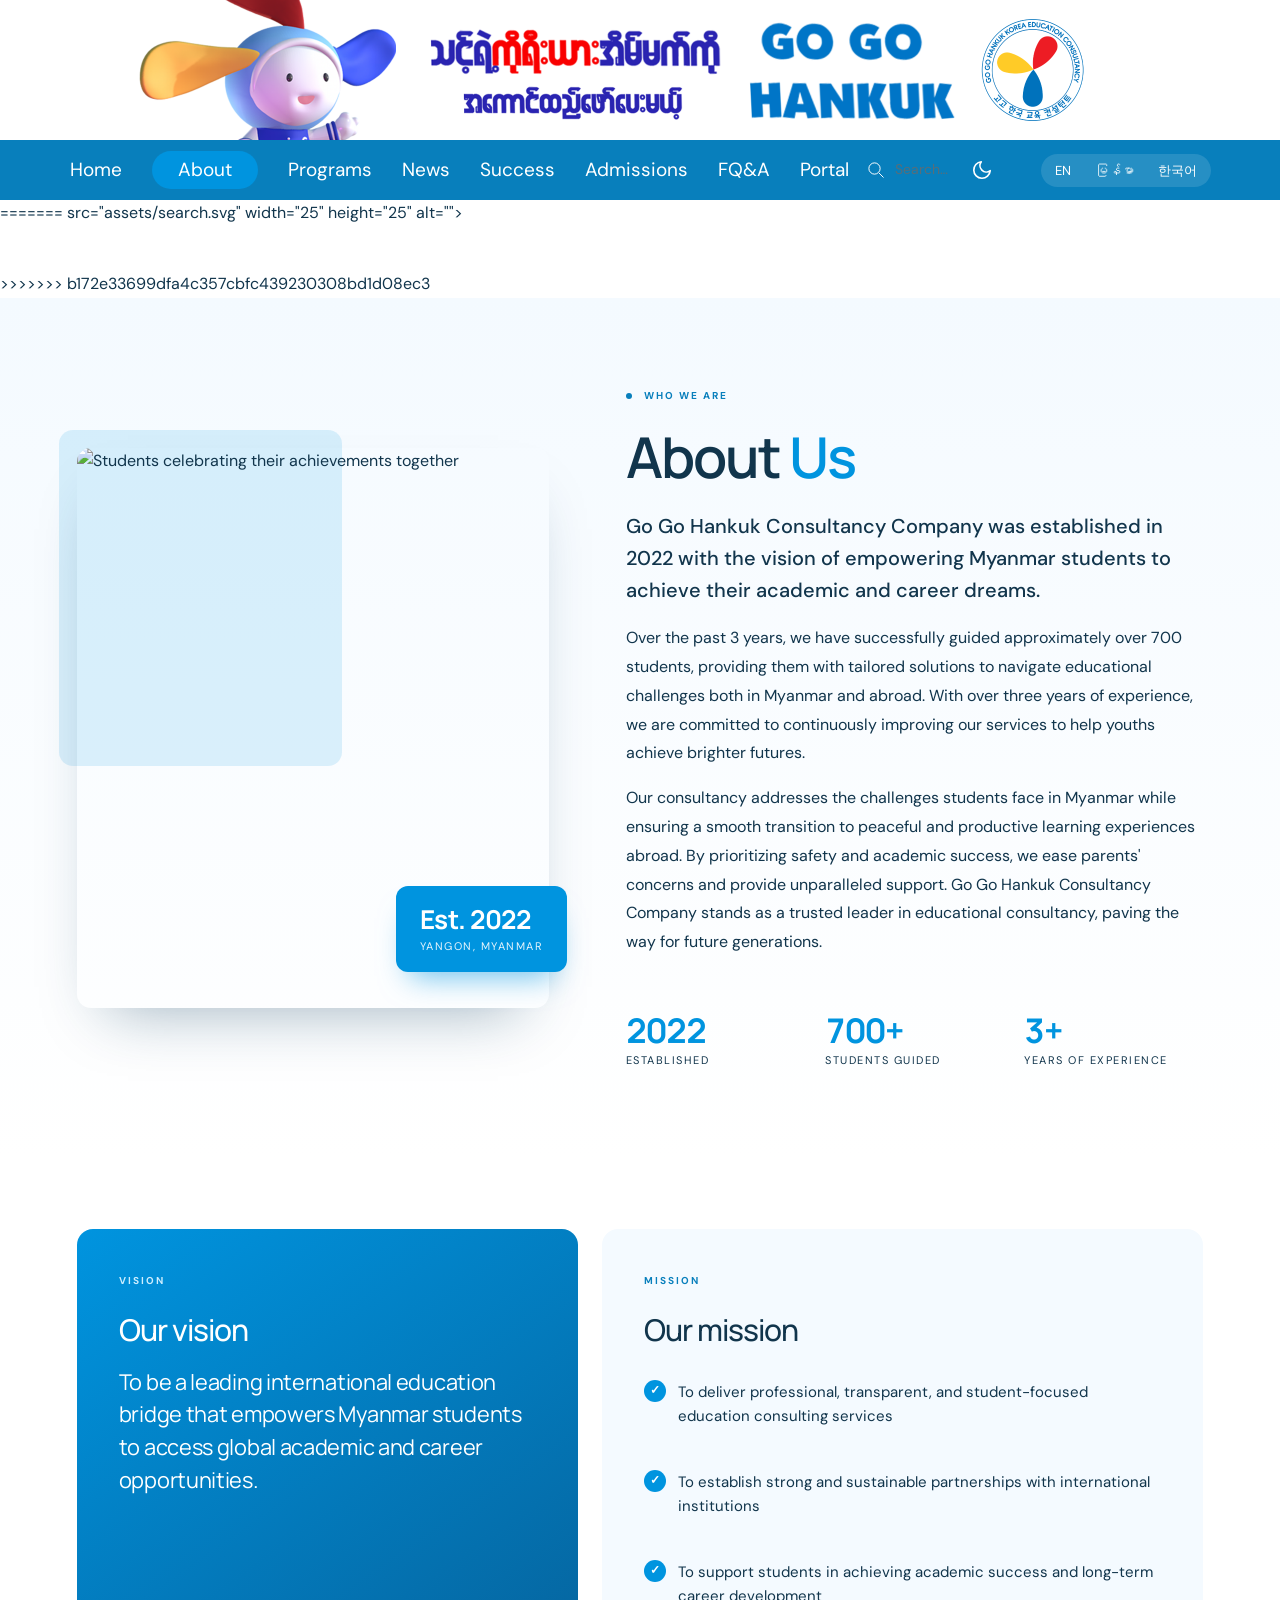
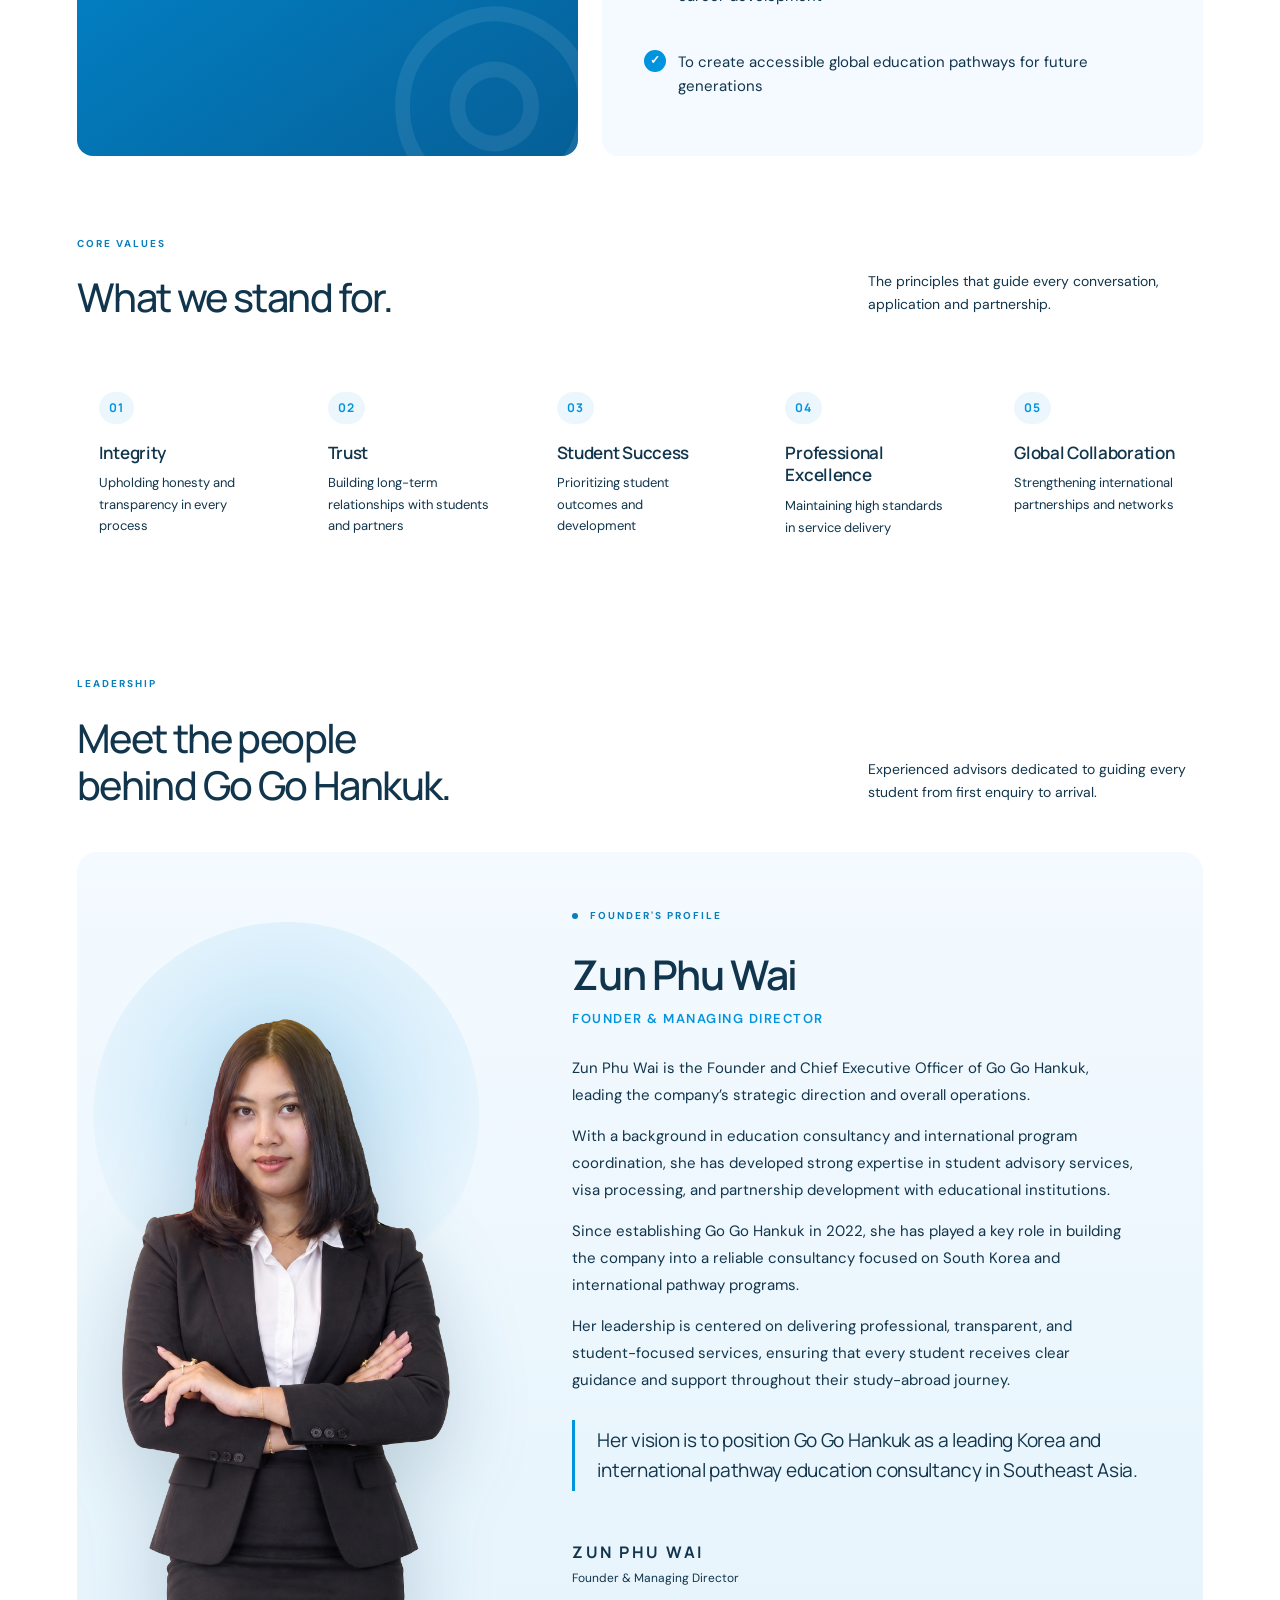
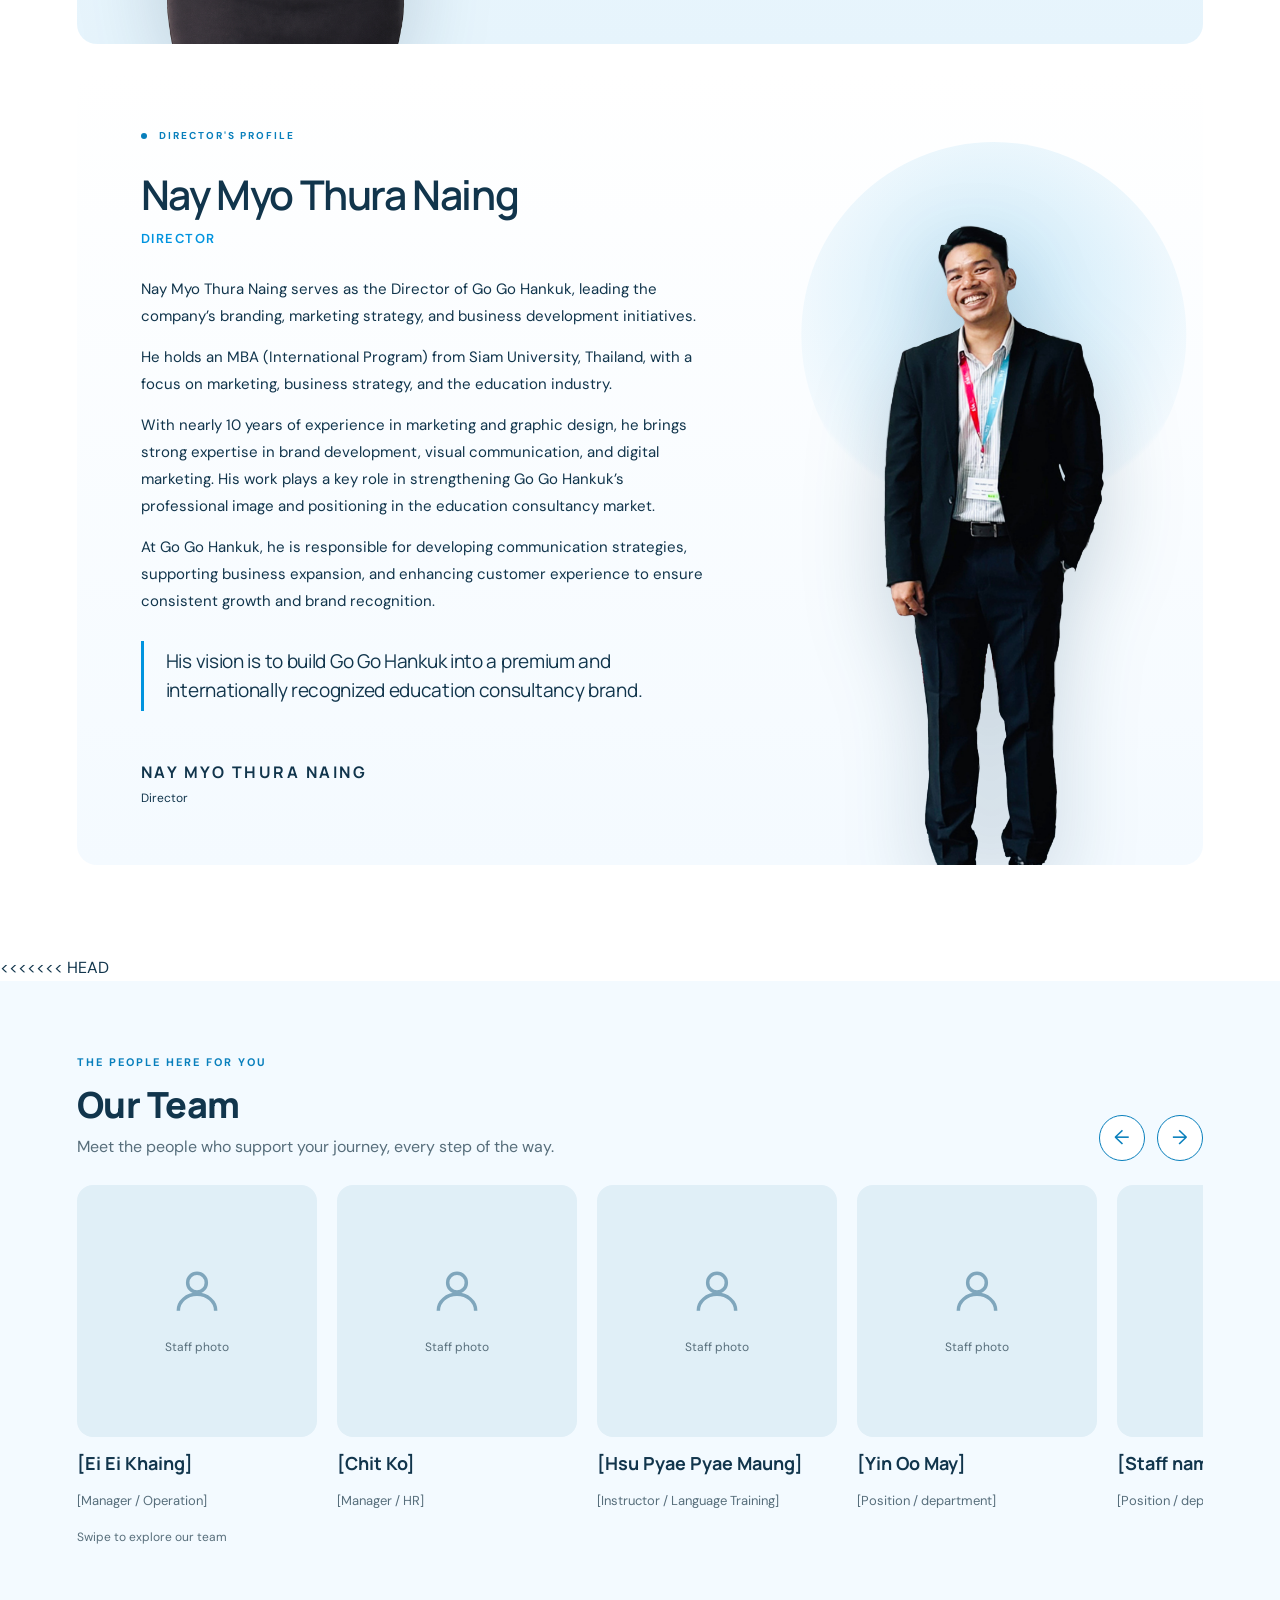
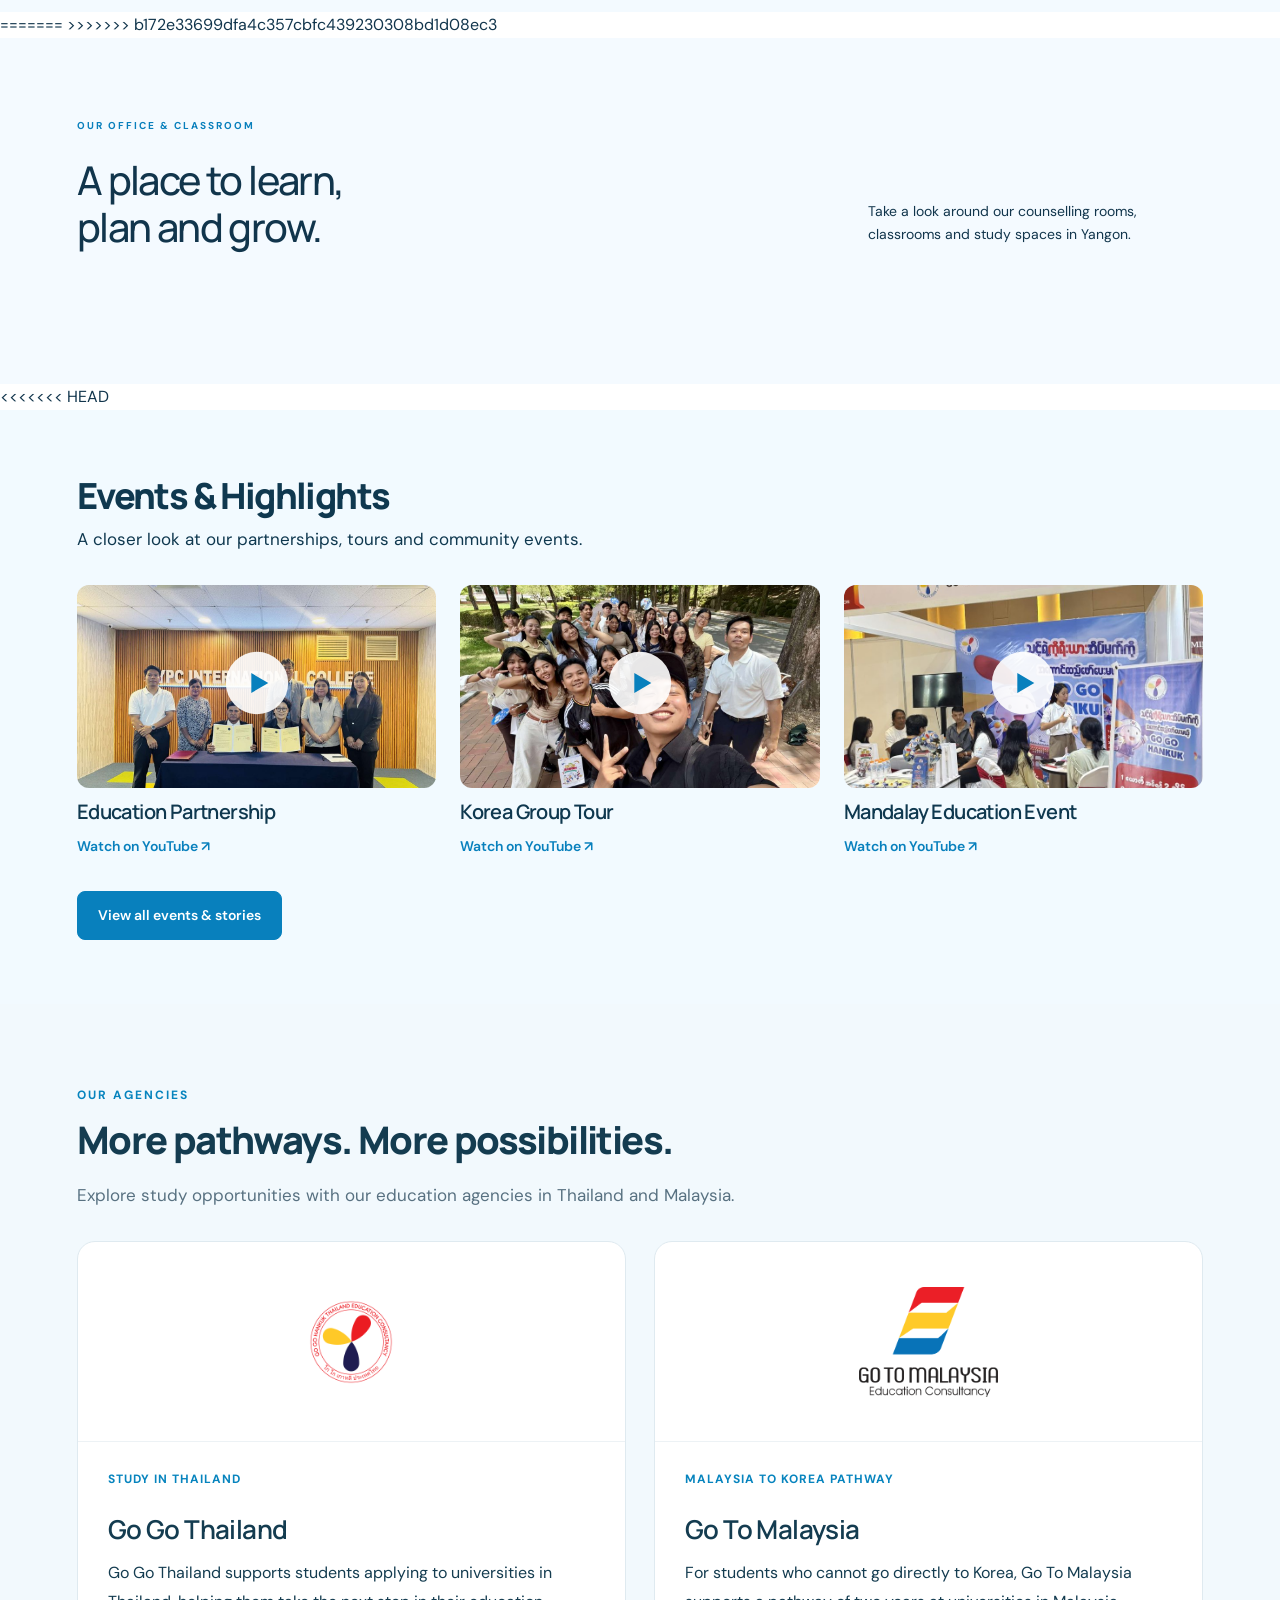
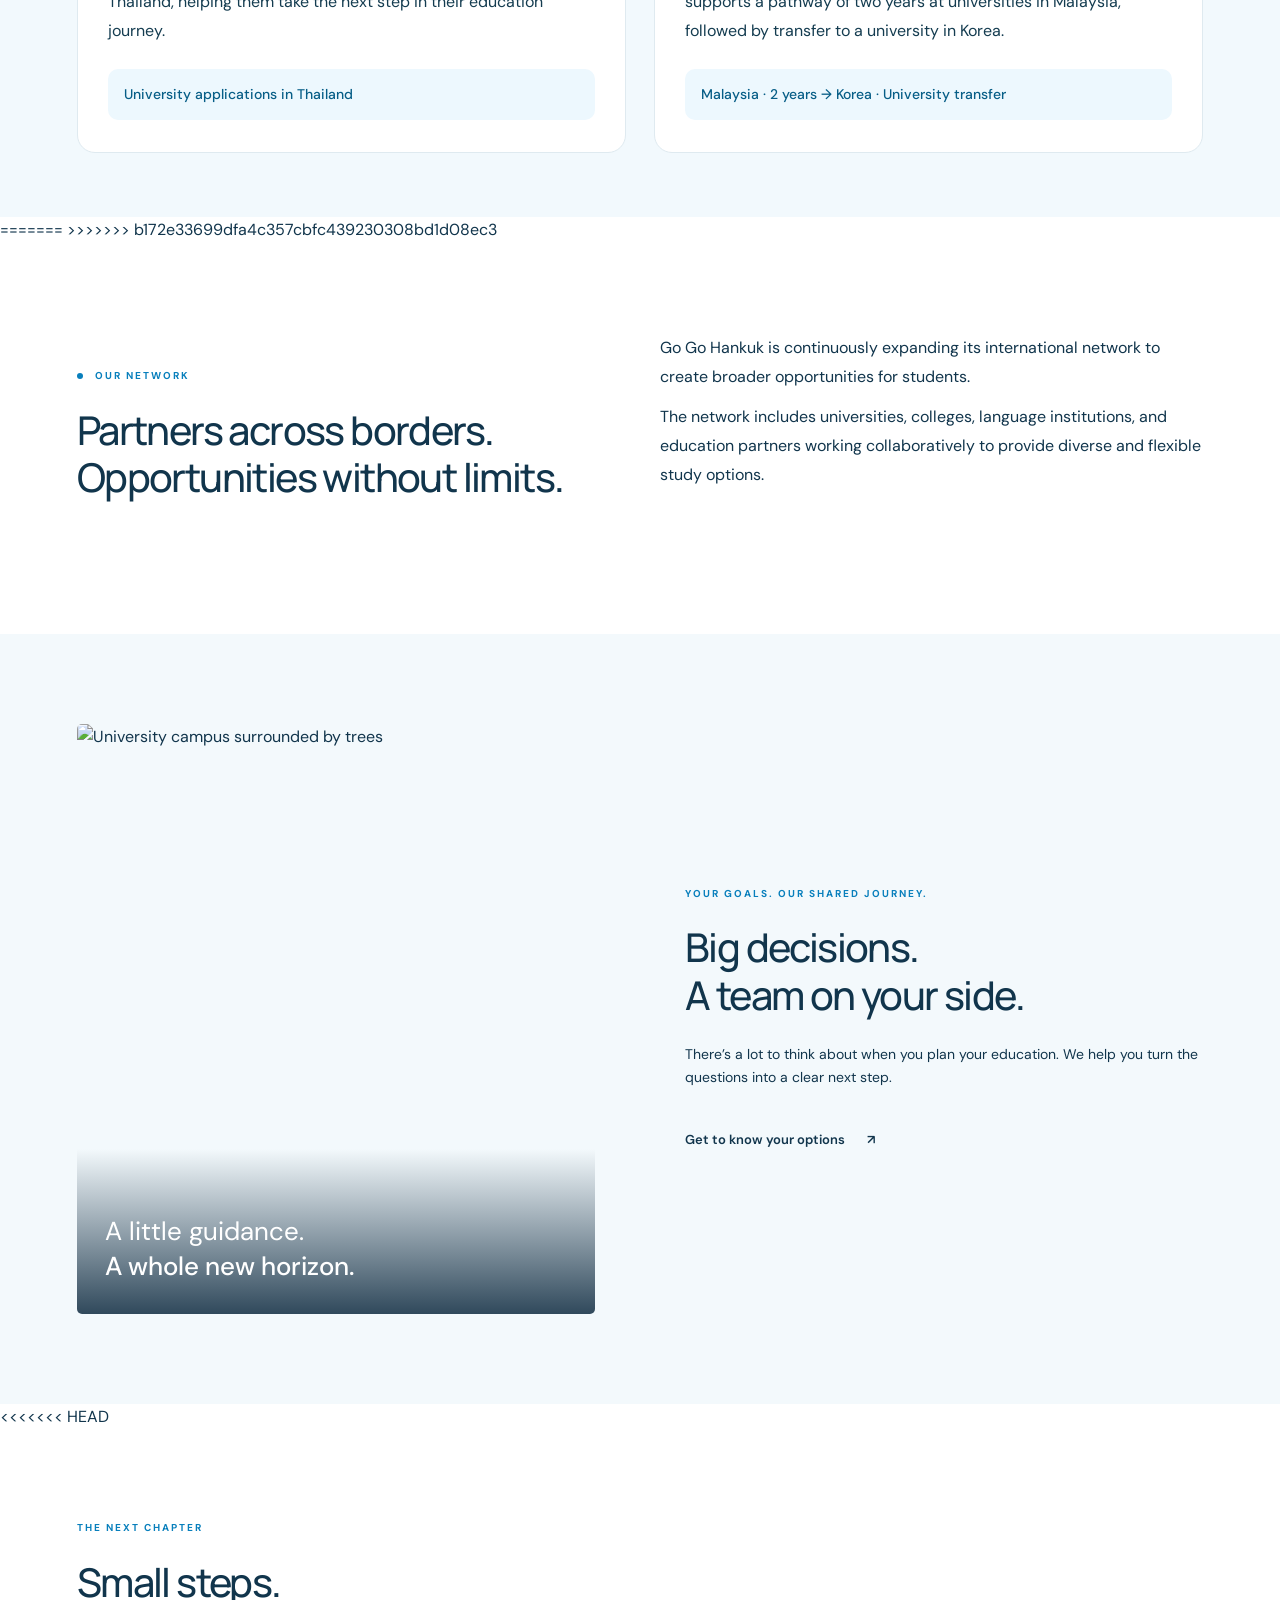
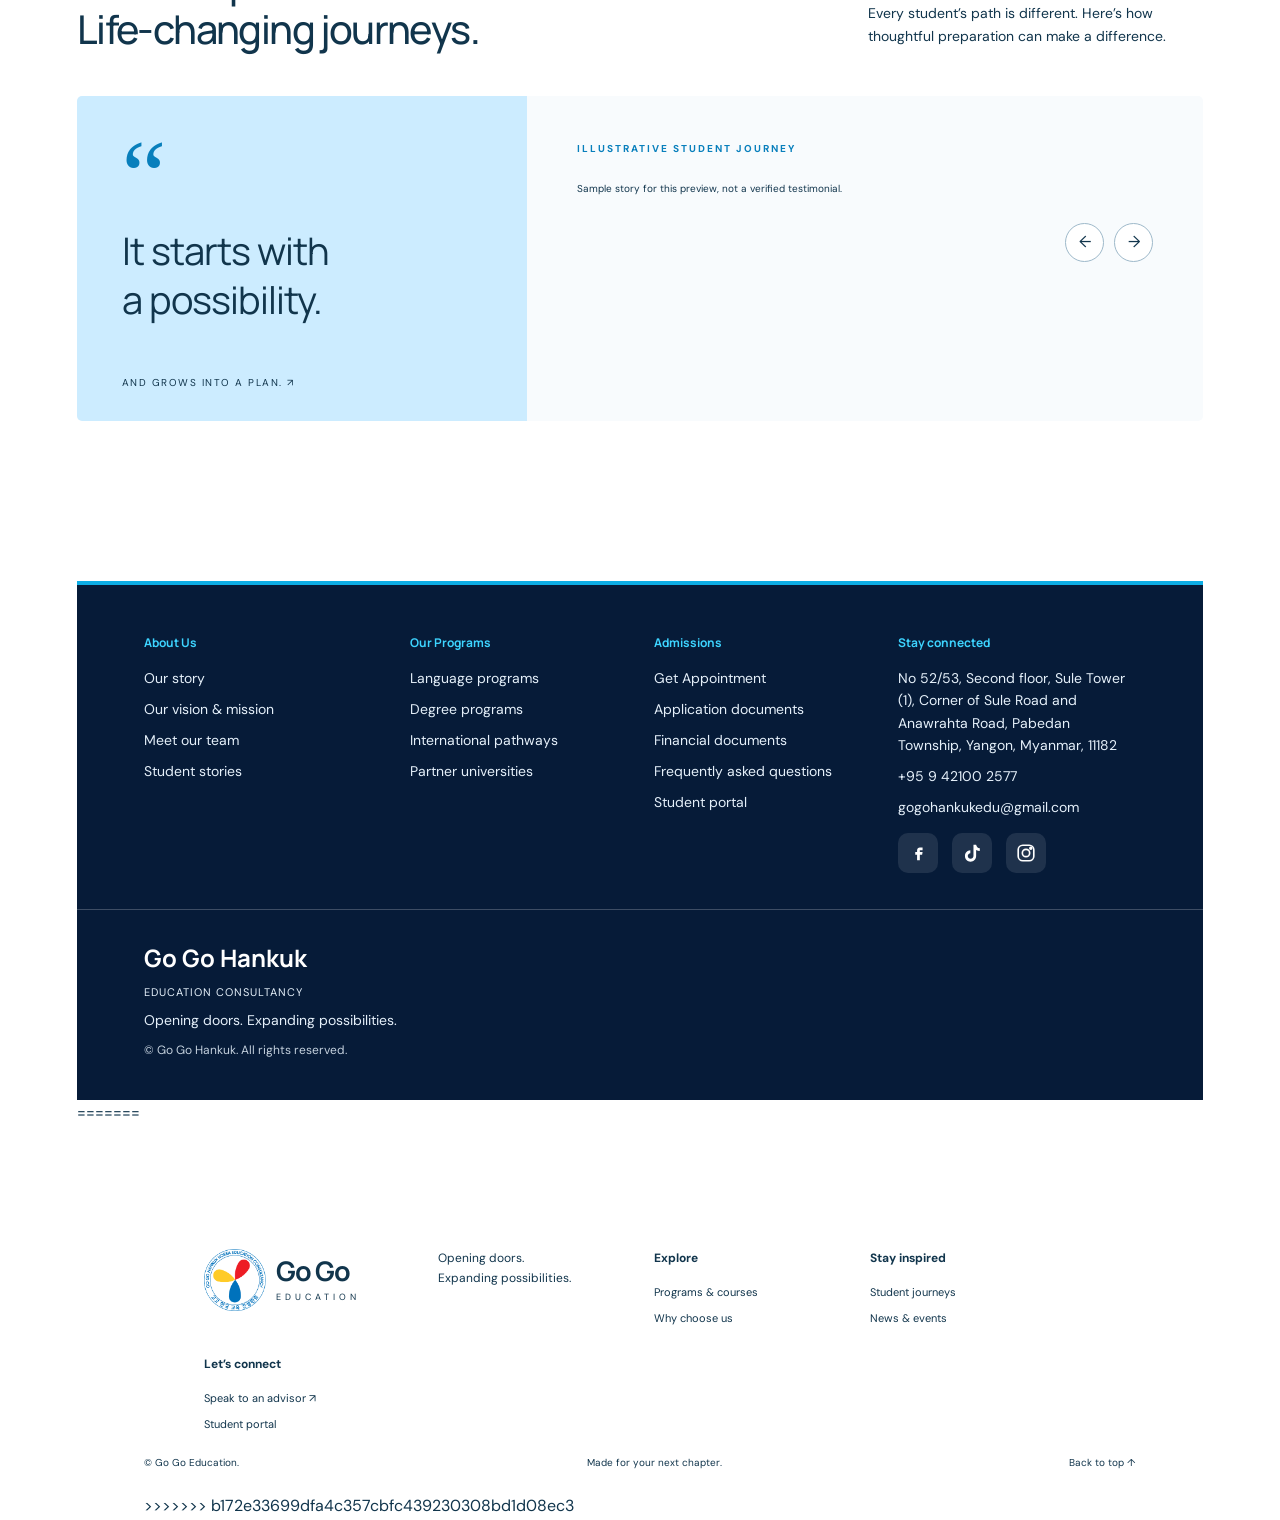
==== commit 1a296f5a: "Merge local and GitHub projects" ====
--- a/about.html
+++ b/about.html
@@ -28,7 +28,11 @@
                 aria-current="page">About</a><a href="programs.html">Programs</a><a href="news.html">News</a><a
                 href="success.html">Success</a><a href="admissions.html">Admissions</a><a
                 href="faq.html">FQ&A</a><a href="portal.html">Portal</a><button class="nav-search" id="search-open" aria-label="Search programs"><img
+<<<<<<< HEAD
                     src="assets/search.svg" width="25" height="25" alt=""><span class="nav-search-label">Search…</span></button><button class="theme-toggle" id="theme-toggle" aria-label="Switch to dark mode"><svg class="icon-moon" viewBox="0 0 24 24" aria-hidden="true"><path d="M21 12.8A9 9 0 1 1 11.2 3a7 7 0 0 0 9.8 9.8z"/></svg><svg class="icon-sun" viewBox="0 0 24 24" aria-hidden="true"><circle cx="12" cy="12" r="4"/><path d="M12 2v2M12 20v2M4.9 4.9l1.4 1.4M17.7 17.7l1.4 1.4M2 12h2M20 12h2M4.9 19.1l1.4-1.4M17.7 6.3l1.4-1.4"/></svg></button></nav>
+=======
+                    src="assets/search.svg" width="25" height="25" alt=""></button><button class="theme-toggle" id="theme-toggle" aria-label="Switch to dark mode"><svg class="icon-moon" viewBox="0 0 24 24" aria-hidden="true"><path d="M21 12.8A9 9 0 1 1 11.2 3a7 7 0 0 0 9.8 9.8z"/></svg><svg class="icon-sun" viewBox="0 0 24 24" aria-hidden="true"><circle cx="12" cy="12" r="4"/><path d="M12 2v2M12 20v2M4.9 4.9l1.4 1.4M17.7 17.7l1.4 1.4M2 12h2M20 12h2M4.9 19.1l1.4-1.4M17.7 6.3l1.4-1.4"/></svg></button></nav>
+>>>>>>> b172e33699dfa4c357cbfc439230308bd1d08ec3
     </header>
     <main id="main">
         <section id="about-us" class="about-intro">
@@ -150,6 +154,7 @@
                 </div>
             </article>
         </section>
+<<<<<<< HEAD
         <section id="team" class="team">
             <div class="team-head">
                 <div>
@@ -172,6 +177,8 @@
             </ul>
             <p class="team-hint">Swipe to explore our team</p>
         </section>
+=======
+>>>>>>> b172e33699dfa4c357cbfc439230308bd1d08ec3
         <section id="office" class="office section">
             <div class="section-heading">
                 <div>
@@ -191,6 +198,7 @@
                 </div>
             </div>
         </section>
+<<<<<<< HEAD
         <section id="story-video" class="story-video">
             <h2>Events &amp; Highlights</h2>
             <p>A closer look at our partnerships, tours and community events.</p>
@@ -238,6 +246,8 @@
                 </article>
             </div>
         </section>
+=======
+>>>>>>> b172e33699dfa4c357cbfc439230308bd1d08ec3
         <section id="network" class="network section">
             <div class="network-intro">
                 <div>
@@ -266,6 +276,7 @@
                     <span>↗</span></a>
             </div>
         </section>
+<<<<<<< HEAD
         <section id="stories" class="section stories">
             <div class="section-heading">
                 <div>
@@ -335,6 +346,21 @@
                 <p class="footer-copy">© <span id="year"></span> <span data-brand>Go Go Hankuk</span>. All rights reserved.</p>
             </div>
         </div>
+=======
+    </main>
+    <footer>
+        <div class="footer-main"><a class="brand" href="index.html"><img class="footer-logo" src="assets/go-go-logo.png"
+                    alt="Go Go logo"><span><strong data-brand>Go Go</strong><small>EDUCATION</small></span></a>
+            <p>Opening doors.<br>Expanding possibilities.</p>
+            <div><strong>Explore</strong><a href="programs.html">Programs & courses</a><a href="about.html">Why choose
+                    us</a></div>
+            <div><strong>Stay inspired</strong><a href="success.html">Student journeys</a><a href="news.html">News &
+                    events</a></div>
+            <div><strong>Let’s connect</strong><a href="admissions.html">Speak to an advisor ↗</a><a href="portal.html">Student portal</a></div>
+        </div>
+        <div class="footer-bottom"><span>© <span id="year"></span> <span data-brand>Go Go</span>
+                Education.</span><span>Made for your next chapter.</span><a href="#">Back to top ↑</a></div>
+>>>>>>> b172e33699dfa4c357cbfc439230308bd1d08ec3
     </footer>
     <dialog id="detail-dialog" aria-labelledby="dialog-title"><button class="close-dialog"
             aria-label="Close details">×</button>
--- a/styles.css
+++ b/styles.css
@@ -1,5 +1,11 @@
 @import url('https://fonts.googleapis.com/css2?family=DM+Sans:wght@400;500;600;700&family=Manrope:wght@400;500;600;700;800&display=swap');
+<<<<<<< HEAD
 :root{--ink:#133347;--blue:#087fbc;--sky:#e5f4fb;--muted:#576e7b;--line:#d7e5ec;--white:#fff;--radius:5px}*{box-sizing:border-box}html{scroll-behavior:smooth;scroll-padding-top:100px}body{margin:0;color:var(--ink);background:#fff;font-family:'DM Sans',sans-serif;font-size:16px;line-height:1.65}a{color:inherit;text-decoration:none}button{font:inherit;cursor:pointer}button,a{-webkit-tap-highlight-color:transparent}button:focus-visible,a:focus-visible{outline:3px solid #12659a;outline-offset:5px}img{display:block;max-width:100%;object-fit:cover}header{height:104px;padding:0 5.5%;display:flex;align-items:center;justify-content:space-between;border-bottom:1px solid var(--line);background:white;position:relative;z-index:5}.brand{display:flex;gap:10px;align-items:center;line-height:1}.brand-mark{display:grid;place-items:center;width:44px;height:44px;color:white;background:var(--blue);font-size:35px;border-radius:50% 50% 5px 50%}.brand strong{font-family:Manrope,sans-serif;font-size:27px;letter-spacing:-1px}.brand small{display:block;font-size:9px;letter-spacing:4px;margin-top:9px}nav{display:flex;gap:31px;align-items:center;font-size:14px;font-weight:500}nav a:not(.button):hover{color:var(--blue)}.button{display:inline-flex;align-items:center;justify-content:center;gap:24px;background:var(--blue);color:white;border:1px solid var(--blue);padding:16px 24px;border-radius:4px;font-size:14px;font-weight:600;transition:background .2s,transform .2s}.button:hover{background:#06658f;transform:translateY(-2px)}.button span{font-size:20px;line-height:1}.button.small{padding:12px 20px}.menu-toggle{display:none}.hero{display:grid;grid-template-columns:1fr 1fr;min-height:670px;background:#f4faff}.hero-copy{padding:64px 8% 55px 11%}.eyebrow{font-size:10px;font-weight:700;letter-spacing:2px;color:var(--blue);margin:0 0 22px}.dot{display:inline-block;height:6px;width:6px;border-radius:50%;background:var(--blue);margin-right:8px}h1,h2,h3{font-family:Manrope,sans-serif}h1{font-size:clamp(54px,5.6vw,86px);letter-spacing:-4px;line-height:1.1;font-weight:500;margin:25px 0}em{color:var(--blue);font-style:normal}.intro{max-width:405px;color:var(--muted);font-size:15px;line-height:1.85}.hero-actions{display:flex;align-items:center;flex-wrap:wrap;gap:22px;margin-top:28px}.text-link{display:inline-flex;gap:22px;align-items:center;font-size:13px;font-weight:600;background:none;border:0;padding:0;color:var(--ink)}.text-link:hover{color:var(--blue)}.hero-note{display:flex;align-items:center;gap:12px;font-size:11px;line-height:1.6;margin-top:35px;color:var(--muted)}.note-icon{font-size:28px;color:var(--blue)}.hero-visual{position:relative;margin:24px 24px 24px 0;min-width:0;overflow:hidden;border-radius:6px}.hero-visual>img{width:100%;height:100%;position:absolute;object-position:48% center}.hero-visual:after{content:'';position:absolute;inset:55% 0 0;background:linear-gradient(transparent,#102e3c88);pointer-events:none}.image-label{position:absolute;z-index:1;left:24px;top:24px;display:flex;align-items:center;gap:10px;background:#fffffff0;padding:10px 15px;font-size:10px;border-radius:4px}.mini-globe{font-size:24px}.floating-note{position:absolute;z-index:1;bottom:64px;left:25px;right:25px;background:#e7f5fcf2;display:flex;gap:16px;align-items:center;padding:22px 25px;border-radius:4px;font-size:18px;line-height:1.6}.floating-note>span{color:var(--blue);font-size:36px}.floating-note strong{font-weight:500}.photo-index{position:absolute;z-index:1;bottom:25px;left:26px;color:white;font-size:9px;letter-spacing:2px}.path-strip{display:flex;align-items:center;justify-content:space-between;padding:27px 5.5%;border-bottom:1px solid var(--line);gap:20px;font-size:14px}.path-strip>span:first-child{font-size:9px;letter-spacing:1.5px;max-width:160px}.section{padding:90px 6%}.section-heading{display:flex;align-items:flex-end;justify-content:space-between;margin-bottom:42px;gap:35px}h2{font-size:clamp(32px,3.1vw,46px);line-height:1.2;letter-spacing:-1.6px;font-weight:500;margin:0}.section-heading>p{max-width:335px;color:var(--muted);font-size:14px;margin:0 0 6px}.program-grid{display:grid;grid-template-columns:repeat(3,1fr);gap:20px}.program-card{border:1px solid var(--line);border-radius:5px;padding:28px;background:#fbfdfe}.program-card:nth-child(2){background:#eaf6fc}.card-top{display:flex;align-items:center;justify-content:space-between;margin-bottom:34px}.program-symbol{font-size:32px;color:var(--blue);font-weight:500}.number{font-size:11px;color:var(--muted)}.program-card .eyebrow{font-size:9px;letter-spacing:1.4px;margin-bottom:12px}h3{font-size:23px;letter-spacing:-.6px;line-height:1.35;font-weight:600;margin:0 0 14px}.description{color:var(--muted);font-size:14px;min-height:70px}.meta{font-size:11px;color:var(--muted)}.program-card .meta{margin:24px 0;padding-bottom:20px;border-bottom:1px solid var(--line)}.why{background:#f3f9fc;display:grid;grid-template-columns:1fr 1fr;gap:8%;align-items:center}.why-photo{position:relative;height:590px;overflow:hidden;border-radius:5px}.why-photo img{width:100%;height:100%}.photo-caption{position:absolute;bottom:0;left:0;right:0;background:linear-gradient(transparent,#122e43dd);padding:65px 28px 30px;color:white;font-size:26px;line-height:1.35}.photo-caption strong{font-weight:500}.why-copy>p:not(.eyebrow){font-size:14px;color:var(--muted);margin:24px 0}.benefit{display:flex;gap:20px;border-top:1px solid var(--line);padding:20px 0}.benefit>span{font-size:11px;color:var(--blue);padding-top:3px}.benefit h3{font-size:16px;margin:0 0 5px}.benefit p{font-size:12px;color:var(--muted);margin:0}.why-copy .text-link{margin-top:15px}.story-layout{display:grid;grid-template-columns:.8fr 1.2fr;border:1px solid var(--line);border-radius:5px;overflow:hidden}.story-art{background:#ccecff;padding:30px 45px;position:relative}.story-art>span{font-family:Georgia,serif;font-size:100px;line-height:1;color:var(--blue)}.story-art p{font-family:Manrope,sans-serif;font-size:38px;letter-spacing:-1px;line-height:1.3;margin:0 0 50px}.story-art>div{font-size:10px;letter-spacing:1.5px}.story-content{padding:45px 50px;background:#f8fbfd}blockquote{font-family:Manrope,sans-serif;font-size:25px;line-height:1.5;letter-spacing:-.5px;margin:0 0 24px}.story-name{font-size:12px;font-weight:600}.disclaimer{font-size:10px;color:var(--muted)}.story-controls{display:flex;align-items:center;gap:10px;margin-top:25px}.story-controls span{margin-right:auto;font-size:11px}.story-controls button{width:39px;height:39px;border:1px solid #9eb9ca;background:white;border-radius:50%;color:var(--ink)}.story-controls button:hover{background:var(--sky)}.journal{padding-top:10px}.news-grid{display:grid;grid-template-columns:repeat(3,1fr);gap:26px}.news-card img{width:100%;height:210px;border-radius:5px;margin-bottom:23px}.news-card .eyebrow{font-size:9px;margin-bottom:10px}.news-card h3{font-size:20px}.news-card button{border:0;background:none;text-align:left;padding:0;color:var(--ink);font:inherit;line-height:1.45}.news-card button:hover{color:var(--blue)}.contact{background:#dff2fc;margin:0 3% 70px;border-radius:6px;padding:65px 5%;display:flex;align-items:center;justify-content:space-between;overflow:hidden}.contact h2{font-size:clamp(32px,3.6vw,52px)}.contact p:not(.eyebrow){font-size:14px;color:var(--muted)}.contact .button{margin-top:18px}.contact .contact-note{font-size:10px}.contact-arrow{font-size:220px;color:#9ed7f3;line-height:1;margin-right:10px}footer{padding:0}dialog{border:1px solid var(--line);border-radius:10px;max-width:600px;width:calc(100% - 32px);padding:45px;color:var(--ink)}dialog::backdrop{background:#0b263b99;backdrop-filter:blur(4px)}dialog h2{font-size:32px;margin-bottom:25px}#dialog-body{font-size:15px;line-height:1.9;color:var(--muted);margin-bottom:30px}.close-dialog{position:absolute;top:10px;right:15px;font-size:27px;border:0;background:none;color:var(--ink)}[hidden]{display:none!important}.skip{position:absolute;left:10px;top:-60px;background:white;padding:10px;z-index:20}.skip:focus{top:5px}
 @media(min-width:1500px){body{max-width:1800px;margin:auto}}@media(max-width:1050px){nav{gap:18px;font-size:12px}.hero-copy{padding:45px 7% 40px 10%}h1{font-size:64px}.hero{min-height:640px}.hero-actions{gap:18px}.hero-actions .button{padding:14px 18px}.why{gap:5%}.story-content{padding:35px}.contact-arrow{font-size:160px}}
 @media(max-width:760px){html{scroll-padding-top:20px}header{height:82px;padding:0 6%}.brand strong{font-size:24px}.brand-mark{height:37px;width:37px;font-size:28px}.menu-toggle{display:flex;gap:12px;align-items:center;background:white;border:1px solid var(--line);padding:8px 12px;border-radius:4px;font-size:12px}nav{display:none;position:absolute;top:82px;left:0;right:0;background:white;padding:24px 6%;box-shadow:0 10px 15px #13334710;align-items:stretch;font-size:15px}nav.open{display:flex;flex-direction:column}nav>a{padding:6px 0}.hero{grid-template-columns:1fr}.hero-copy{padding:40px 6% 32px}h1{font-size:60px;letter-spacing:-3px}.hero .eyebrow{font-size:9px}.hero-note{margin-top:24px}.hero-visual{height:440px;margin:0 6% 24px}.hero-visual>img{object-position:center}.path-strip{justify-content:flex-start;flex-wrap:wrap;padding:22px 6%;gap:12px 25px;font-size:12px}.path-strip>span:first-child{width:100%;max-width:none}.section{padding:60px 6%}.section-heading{display:block;margin-bottom:30px}.section-heading>p{margin-top:22px}.program-grid,.news-grid{grid-template-columns:1fr}.program-card{padding:26px}.card-top{margin-bottom:25px}.description{min-height:0}.why{grid-template-columns:1fr;gap:35px}.why-photo{height:370px}.story-layout{grid-template-columns:1fr}.story-art{padding:25px 30px}.story-art>span{font-size:70px}.story-art p{font-size:32px;margin-bottom:30px}.story-content{padding:30px}blockquote{font-size:22px}.journal{padding-top:0}.news-grid{gap:34px}.news-card img{height:240px}.contact{margin:0 4% 50px;padding:40px 7%}.contact-arrow{display:none}.eyebrow{margin-bottom:18px}dialog{padding:38px 25px}}
+=======
+:root{--ink:#133347;--blue:#087fb8;--sky:#e5f4fb;--muted:#576e7b;--line:#d7e5ec;--white:#fff;--radius:5px}*{box-sizing:border-box}html{scroll-behavior:smooth;scroll-padding-top:100px}body{margin:0;color:var(--ink);background:#fff;font-family:'DM Sans',sans-serif;font-size:16px;line-height:1.65}a{color:inherit;text-decoration:none}button{font:inherit;cursor:pointer}button,a{-webkit-tap-highlight-color:transparent}button:focus-visible,a:focus-visible{outline:3px solid #12659a;outline-offset:5px}img{display:block;max-width:100%;object-fit:cover}header{height:104px;padding:0 5.5%;display:flex;align-items:center;justify-content:space-between;border-bottom:1px solid var(--line);background:white;position:relative;z-index:5}.brand{display:flex;gap:10px;align-items:center;line-height:1}.brand-mark{display:grid;place-items:center;width:44px;height:44px;color:white;background:var(--blue);font-size:35px;border-radius:50% 50% 5px 50%}.brand strong{font-family:Manrope,sans-serif;font-size:27px;letter-spacing:-1px}.brand small{display:block;font-size:9px;letter-spacing:4px;margin-top:9px}nav{display:flex;gap:31px;align-items:center;font-size:14px;font-weight:500}nav a:not(.button):hover{color:var(--blue)}.button{display:inline-flex;align-items:center;justify-content:center;gap:24px;background:var(--blue);color:white;border:1px solid var(--blue);padding:16px 24px;border-radius:4px;font-size:14px;font-weight:600;transition:background .2s,transform .2s}.button:hover{background:#06658f;transform:translateY(-2px)}.button span{font-size:20px;line-height:1}.button.small{padding:12px 20px}.menu-toggle{display:none}.hero{display:grid;grid-template-columns:1fr 1fr;min-height:670px;background:#f4faff}.hero-copy{padding:64px 8% 55px 11%}.eyebrow{font-size:10px;font-weight:700;letter-spacing:2px;color:var(--blue);margin:0 0 22px}.dot{display:inline-block;height:6px;width:6px;border-radius:50%;background:var(--blue);margin-right:8px}h1,h2,h3{font-family:Manrope,sans-serif}h1{font-size:clamp(54px,5.6vw,86px);letter-spacing:-4px;line-height:1.1;font-weight:500;margin:25px 0}em{color:var(--blue);font-style:normal}.intro{max-width:405px;color:var(--muted);font-size:15px;line-height:1.85}.hero-actions{display:flex;align-items:center;flex-wrap:wrap;gap:22px;margin-top:28px}.text-link{display:inline-flex;gap:22px;align-items:center;font-size:13px;font-weight:600;background:none;border:0;padding:0;color:var(--ink)}.text-link:hover{color:var(--blue)}.hero-note{display:flex;align-items:center;gap:12px;font-size:11px;line-height:1.6;margin-top:35px;color:var(--muted)}.note-icon{font-size:28px;color:var(--blue)}.hero-visual{position:relative;margin:24px 24px 24px 0;min-width:0;overflow:hidden;border-radius:6px}.hero-visual>img{width:100%;height:100%;position:absolute;object-position:48% center}.hero-visual:after{content:'';position:absolute;inset:55% 0 0;background:linear-gradient(transparent,#102e3c88);pointer-events:none}.image-label{position:absolute;z-index:1;left:24px;top:24px;display:flex;align-items:center;gap:10px;background:#fffffff0;padding:10px 15px;font-size:10px;border-radius:4px}.mini-globe{font-size:24px}.floating-note{position:absolute;z-index:1;bottom:64px;left:25px;right:25px;background:#e7f5fcf2;display:flex;gap:16px;align-items:center;padding:22px 25px;border-radius:4px;font-size:18px;line-height:1.6}.floating-note>span{color:var(--blue);font-size:36px}.floating-note strong{font-weight:500}.photo-index{position:absolute;z-index:1;bottom:25px;left:26px;color:white;font-size:9px;letter-spacing:2px}.path-strip{display:flex;align-items:center;justify-content:space-between;padding:27px 5.5%;border-bottom:1px solid var(--line);gap:20px;font-size:14px}.path-strip>span:first-child{font-size:9px;letter-spacing:1.5px;max-width:160px}.section{padding:90px 6%}.section-heading{display:flex;align-items:flex-end;justify-content:space-between;margin-bottom:42px;gap:35px}h2{font-size:clamp(32px,3.1vw,46px);line-height:1.2;letter-spacing:-1.6px;font-weight:500;margin:0}.section-heading>p{max-width:335px;color:var(--muted);font-size:14px;margin:0 0 6px}.program-grid{display:grid;grid-template-columns:repeat(3,1fr);gap:20px}.program-card{border:1px solid var(--line);border-radius:5px;padding:28px;background:#fbfdfe}.program-card:nth-child(2){background:#eaf6fc}.card-top{display:flex;align-items:center;justify-content:space-between;margin-bottom:34px}.program-symbol{font-size:32px;color:var(--blue);font-weight:500}.number{font-size:11px;color:var(--muted)}.program-card .eyebrow{font-size:9px;letter-spacing:1.4px;margin-bottom:12px}h3{font-size:23px;letter-spacing:-.6px;line-height:1.35;font-weight:600;margin:0 0 14px}.description{color:var(--muted);font-size:14px;min-height:70px}.meta{font-size:11px;color:var(--muted)}.program-card .meta{margin:24px 0;padding-bottom:20px;border-bottom:1px solid var(--line)}.why{background:#f3f9fc;display:grid;grid-template-columns:1fr 1fr;gap:8%;align-items:center}.why-photo{position:relative;height:590px;overflow:hidden;border-radius:5px}.why-photo img{width:100%;height:100%}.photo-caption{position:absolute;bottom:0;left:0;right:0;background:linear-gradient(transparent,#122e43dd);padding:65px 28px 30px;color:white;font-size:26px;line-height:1.35}.photo-caption strong{font-weight:500}.why-copy>p:not(.eyebrow){font-size:14px;color:var(--muted);margin:24px 0}.benefit{display:flex;gap:20px;border-top:1px solid var(--line);padding:20px 0}.benefit>span{font-size:11px;color:var(--blue);padding-top:3px}.benefit h3{font-size:16px;margin:0 0 5px}.benefit p{font-size:12px;color:var(--muted);margin:0}.why-copy .text-link{margin-top:15px}.story-layout{display:grid;grid-template-columns:.8fr 1.2fr;border:1px solid var(--line);border-radius:5px;overflow:hidden}.story-art{background:#ccecff;padding:30px 45px;position:relative}.story-art>span{font-family:Georgia,serif;font-size:100px;line-height:1;color:var(--blue)}.story-art p{font-family:Manrope,sans-serif;font-size:38px;letter-spacing:-1px;line-height:1.3;margin:0 0 50px}.story-art>div{font-size:10px;letter-spacing:1.5px}.story-content{padding:45px 50px;background:#f8fbfd}blockquote{font-family:Manrope,sans-serif;font-size:25px;line-height:1.5;letter-spacing:-.5px;margin:0 0 24px}.story-name{font-size:12px;font-weight:600}.disclaimer{font-size:10px;color:var(--muted)}.story-controls{display:flex;align-items:center;gap:10px;margin-top:25px}.story-controls span{margin-right:auto;font-size:11px}.story-controls button{width:39px;height:39px;border:1px solid #9eb9ca;background:white;border-radius:50%;color:var(--ink)}.story-controls button:hover{background:var(--sky)}.journal{padding-top:10px}.news-grid{display:grid;grid-template-columns:repeat(3,1fr);gap:26px}.news-card img{width:100%;height:210px;border-radius:5px;margin-bottom:23px}.news-card .eyebrow{font-size:9px;margin-bottom:10px}.news-card h3{font-size:20px}.news-card button{border:0;background:none;text-align:left;padding:0;color:var(--ink);font:inherit;line-height:1.45}.news-card button:hover{color:var(--blue)}.contact{background:#dff2fc;margin:0 3% 70px;border-radius:6px;padding:65px 5%;display:flex;align-items:center;justify-content:space-between;overflow:hidden}.contact h2{font-size:clamp(32px,3.6vw,52px)}.contact p:not(.eyebrow){font-size:14px;color:var(--muted)}.contact .button{margin-top:18px}.contact .contact-note{font-size:10px}.contact-arrow{font-size:220px;color:#9ed7f3;line-height:1;margin-right:10px}footer{padding:0 6%}.footer-main{display:grid;grid-template-columns:1.2fr 1fr 1fr 1fr 1fr;gap:26px;padding-bottom:50px}.footer-main>p{font-size:12px;color:var(--muted);margin:0}.footer-main>div{display:flex;flex-direction:column;font-size:11px;gap:8px}.footer-main>div>strong{font-size:12px;margin-bottom:6px}.footer-main .brand{align-self:start}.footer-bottom{border-top:1px solid var(--line);display:flex;justify-content:space-between;gap:20px;padding:22px 0;font-size:10px;color:var(--muted)}dialog{border:1px solid var(--line);border-radius:10px;max-width:600px;width:calc(100% - 32px);padding:45px;color:var(--ink)}dialog::backdrop{background:#0b263b99;backdrop-filter:blur(4px)}dialog h2{font-size:32px;margin-bottom:25px}#dialog-body{font-size:15px;line-height:1.9;color:var(--muted);margin-bottom:30px}.close-dialog{position:absolute;top:10px;right:15px;font-size:27px;border:0;background:none;color:var(--ink)}[hidden]{display:none!important}.skip{position:absolute;left:10px;top:-60px;background:white;padding:10px;z-index:20}.skip:focus{top:5px}
+@media(min-width:1500px){body{max-width:1800px;margin:auto}}@media(max-width:1050px){nav{gap:18px;font-size:12px}.hero-copy{padding:45px 7% 40px 10%}h1{font-size:64px}.hero{min-height:640px}.hero-actions{gap:18px}.hero-actions .button{padding:14px 18px}.footer-main{grid-template-columns:1.2fr 1fr 1fr}.footer-main>p{display:none}.why{gap:5%}.story-content{padding:35px}.contact-arrow{font-size:160px}}
+@media(max-width:760px){html{scroll-padding-top:20px}header{height:82px;padding:0 6%}.brand strong{font-size:24px}.brand-mark{height:37px;width:37px;font-size:28px}.menu-toggle{display:flex;gap:12px;align-items:center;background:white;border:1px solid var(--line);padding:8px 12px;border-radius:4px;font-size:12px}nav{display:none;position:absolute;top:82px;left:0;right:0;background:white;padding:24px 6%;box-shadow:0 10px 15px #13334710;align-items:stretch;font-size:15px}nav.open{display:flex;flex-direction:column}nav>a{padding:6px 0}.hero{grid-template-columns:1fr}.hero-copy{padding:40px 6% 32px}h1{font-size:60px;letter-spacing:-3px}.hero .eyebrow{font-size:9px}.hero-note{margin-top:24px}.hero-visual{height:440px;margin:0 6% 24px}.hero-visual>img{object-position:center}.path-strip{justify-content:flex-start;flex-wrap:wrap;padding:22px 6%;gap:12px 25px;font-size:12px}.path-strip>span:first-child{width:100%;max-width:none}.section{padding:60px 6%}.section-heading{display:block;margin-bottom:30px}.section-heading>p{margin-top:22px}.program-grid,.news-grid{grid-template-columns:1fr}.program-card{padding:26px}.card-top{margin-bottom:25px}.description{min-height:0}.why{grid-template-columns:1fr;gap:35px}.why-photo{height:370px}.story-layout{grid-template-columns:1fr}.story-art{padding:25px 30px}.story-art>span{font-size:70px}.story-art p{font-size:32px;margin-bottom:30px}.story-content{padding:30px}blockquote{font-size:22px}.journal{padding-top:0}.news-grid{gap:34px}.news-card img{height:240px}.contact{margin:0 4% 50px;padding:40px 7%}.contact-arrow{display:none}.footer-main{grid-template-columns:1fr 1fr;gap:30px}.footer-main>.brand{grid-column:1/-1}.footer-bottom{flex-wrap:wrap}.eyebrow{margin-bottom:18px}dialog{padding:38px 25px}}
+>>>>>>> b172e33699dfa4c357cbfc439230308bd1d08ec3
 @media(prefers-reduced-motion:reduce){html{scroll-behavior:auto}*{transition:none!important}}
--- a/home-layout.css
+++ b/home-layout.css
@@ -1,6 +1,7 @@
 /* Screenshot-inspired homepage. Change these tokens to adjust the theme. */
 :root{--blue:#087fbc;--sky:#e5f5ff;--ink:#11354c}
 body{max-width:none}.school-header{display:block;height:auto;padding:0;border:0;background:white}.header-top{height:140px;display:flex;align-items:center;justify-content:center;position:relative;padding:15px 4%}.school-brand{display:flex;align-items:center;gap:16px}.school-brand img{height:108px;width:108px;object-fit:contain}.school-brand strong{font-family:Manrope,sans-serif;display:block;font-size:36px;line-height:1.3;letter-spacing:.2px;font-weight:800}.school-brand small{font-size:18px;font-weight:400;letter-spacing:.5px}.site-search{position:absolute;left:3.6%;border:0;background:transparent;color:var(--ink);padding:10px;display:flex}.header-contact{position:absolute;right:4%;display:flex;align-items:center;gap:12px;color:var(--blue);font-size:17px}.header-contact span{font-size:32px}.school-header nav{height:60px;display:flex;justify-content:center;gap:clamp(24px,3.2vw,62px);background:var(--blue);color:#fff;font-size:19px;font-weight:400;padding:0 20px}.school-header nav a{white-space:nowrap}.school-header nav a:hover{color:white;text-decoration:underline;text-underline-offset:7px}.hero{display:block;position:relative;min-height:760px;height:calc(100vh - 200px);background:#d8edf8;isolation:isolate;overflow:hidden}.hero-visual{position:absolute;inset:0;margin:0;border-radius:0;z-index:-1;height:auto}.hero-visual>img{width:100%;height:100%;object-position:center 44%;object-fit:cover}.hero-visual:after{display:none}.hero-copy{position:relative;top:22%;margin-left:6.9%;width:43.4%;padding:clamp(42px,6.3vw,122px) 3.5vw 48px;background:#43a9db;color:white}.hero h1{font-family:Manrope,sans-serif;font-weight:800;letter-spacing:-2px;font-size:clamp(44px,4.8vw,92px);line-height:1.12;margin:0 0 24px;white-space:nowrap}.hero .intro{font-size:clamp(25px,2.65vw,50px);line-height:1.25;max-width:none;color:white;margin:0}.hero-actions{margin-top:40px;display:block}.hero-actions .button{background:white;border-color:white;color:#07669d;border-radius:0;padding:14px 30px;font-size:18px;font-weight:400}.hero-actions .button:hover{background:#e7f6ff}.hero-copy>.eyebrow,.hero-note,.hero-actions>.text-link,.image-label,.floating-note,.photo-index{display:none}.footer-logo{width:62px;height:62px;object-fit:contain}.search-input{padding:14px;width:100%;border:1px solid var(--line);font:inherit;margin-bottom:14px}.search-result{display:block;border:0;border-bottom:1px solid var(--line);background:white;padding:14px 0;width:100%;text-align:left;color:var(--blue)}
+<<<<<<< HEAD
 
 /* ---------- Nav: active pill + search box (matches updated Figma nav) ---------- */
 .school-header nav a[aria-current="page"]{background:#0094df;border-radius:999px;padding:8px 18px;margin:0 2px}
@@ -137,5 +138,7 @@
 .agency-highlight{background:#edf8fe;color:#075e87;font-size:14px;font-weight:500;border-radius:10px;padding:14px 16px;margin:24px 0 0}
 @media(max-width:900px){.agency-grid{grid-template-columns:1fr}}
 
+=======
+>>>>>>> b172e33699dfa4c357cbfc439230308bd1d08ec3
 @media(max-width:1100px){.school-header nav{gap:22px;font-size:15px}.hero{min-height:650px}.hero-copy{width:51%;padding:65px 35px 45px}.hero h1{font-size:50px}.hero .intro{font-size:30px}.school-brand strong{font-size:29px}.school-brand small{font-size:15px}.header-contact{font-size:14px}}
 @media(max-width:760px){.header-top{height:112px;padding:10px 5%;justify-content:flex-start}.school-brand{gap:10px}.school-brand img{width:76px;height:76px}.school-brand strong{font-size:24px}.school-brand small{font-size:10px;letter-spacing:0}.site-search,.header-contact{display:none}.school-header .menu-toggle{margin-left:auto;font-size:11px;padding:8px}.school-header nav{display:none;position:absolute;top:112px;left:0;right:0;height:auto;padding:20px 6%;gap:10px;font-size:16px}.school-header nav.open{display:flex;align-items:stretch}.hero{height:700px;min-height:0}.hero-visual>img{object-position:62% center}.hero-copy{top:260px;margin-left:6%;width:88%;padding:40px 26px}.hero h1{font-size:clamp(31px,8vw,50px);letter-spacing:-1px;white-space:normal;margin-bottom:20px}.hero .intro{font-size:27px}.hero-actions{margin-top:28px}.hero-actions .button{font-size:15px;padding:13px 22px}}
--- a/theme.css
+++ b/theme.css
@@ -6,6 +6,7 @@
 [data-theme="dark"] .school-header nav,[data-theme="dark"] .mobile-bar{background:#0b5f8a}
 [data-theme="dark"] .menu-toggle,[data-theme="dark"] .story-controls button,[data-theme="dark"] .search-result,[data-theme="dark"] .search-input,[data-theme="dark"] dialog{background:var(--surface);color:var(--ink);border-color:var(--line)}
 [data-theme="dark"] .hero{background:var(--bg-alt)}
+<<<<<<< HEAD
 [data-theme="dark"] .impact{background:var(--bg-alt)}
 [data-theme="dark"] .team,[data-theme="dark"] .story-video,[data-theme="dark"] .agencies,[data-theme="dark"] .korean-classes{background:var(--bg-alt)}
 [data-theme="dark"] .checklist>li{background:var(--surface);border-color:var(--line)}
@@ -22,6 +23,8 @@
 [data-theme="dark"] .agency-body>p:not(.eyebrow):not(.agency-highlight),[data-theme="dark"] .story-video h2,[data-theme="dark"] .story-video>p,[data-theme="dark"] .agencies h2,[data-theme="dark"] .agency-body h3,[data-theme="dark"] .video-cards h3{color:var(--ink)}
 [data-theme="dark"] .agencies>p{color:var(--muted)}
 [data-theme="dark"] .team-controls button{background:transparent}
+=======
+>>>>>>> b172e33699dfa4c357cbfc439230308bd1d08ec3
 [data-theme="dark"] .document-page,[data-theme="dark"] .office,[data-theme="dark"] .vmv-mission,[data-theme="dark"] .why,[data-theme="dark"] .story-content{background:var(--bg-alt)}
 [data-theme="dark"] .about-intro{background:linear-gradient(180deg,var(--bg-alt),var(--bg))}
 [data-theme="dark"] .leader{background:linear-gradient(180deg,var(--surface),var(--bg-alt))}
@@ -43,6 +46,10 @@
 [data-theme="dark"] .hero-actions .button{background:#e8f1f7;border-color:#e8f1f7}
 [data-theme="dark"] dialog::backdrop{background:#02080dcc}
 [data-theme="dark"] .close-dialog{color:var(--ink)}
+<<<<<<< HEAD
+=======
+[data-theme="dark"] .footer-bottom,[data-theme="dark"] .footer-main>p{color:var(--muted)}
+>>>>>>> b172e33699dfa4c357cbfc439230308bd1d08ec3
 [data-theme="dark"] .school-header nav a:hover{color:#fff}
 
 /* ---------- Theme toggle button (in the nav) ---------- */
@@ -75,7 +82,11 @@
 .lang-switch{display:flex;align-items:center;gap:2px;background:#ffffff1f;border-radius:999px;padding:3px;margin-left:6px}
 .lang-switch button{border:0;background:transparent;color:#fff;font:inherit;font-size:13px;line-height:1;padding:7px 11px;border-radius:999px;cursor:pointer;white-space:nowrap;transition:background .2s,color .2s}
 .lang-switch button:hover{background:#ffffff2e}
+<<<<<<< HEAD
 .lang-switch button[aria-current="true"]{background:#fff;color:#087fbc;font-weight:600}
+=======
+.lang-switch button[aria-current="true"]{background:#fff;color:#087fb8;font-weight:600}
+>>>>>>> b172e33699dfa4c357cbfc439230308bd1d08ec3
 [data-theme="dark"] .lang-switch button[aria-current="true"]{color:#0b5f8a}
 @media(max-width:760px){.lang-switch{margin:8px 0 0;align-self:flex-start;background:var(--sky)}.lang-switch button{color:var(--ink);font-size:14px;padding:9px 14px}.lang-switch button[aria-current="true"]{background:#0094DF;color:#fff}}
 
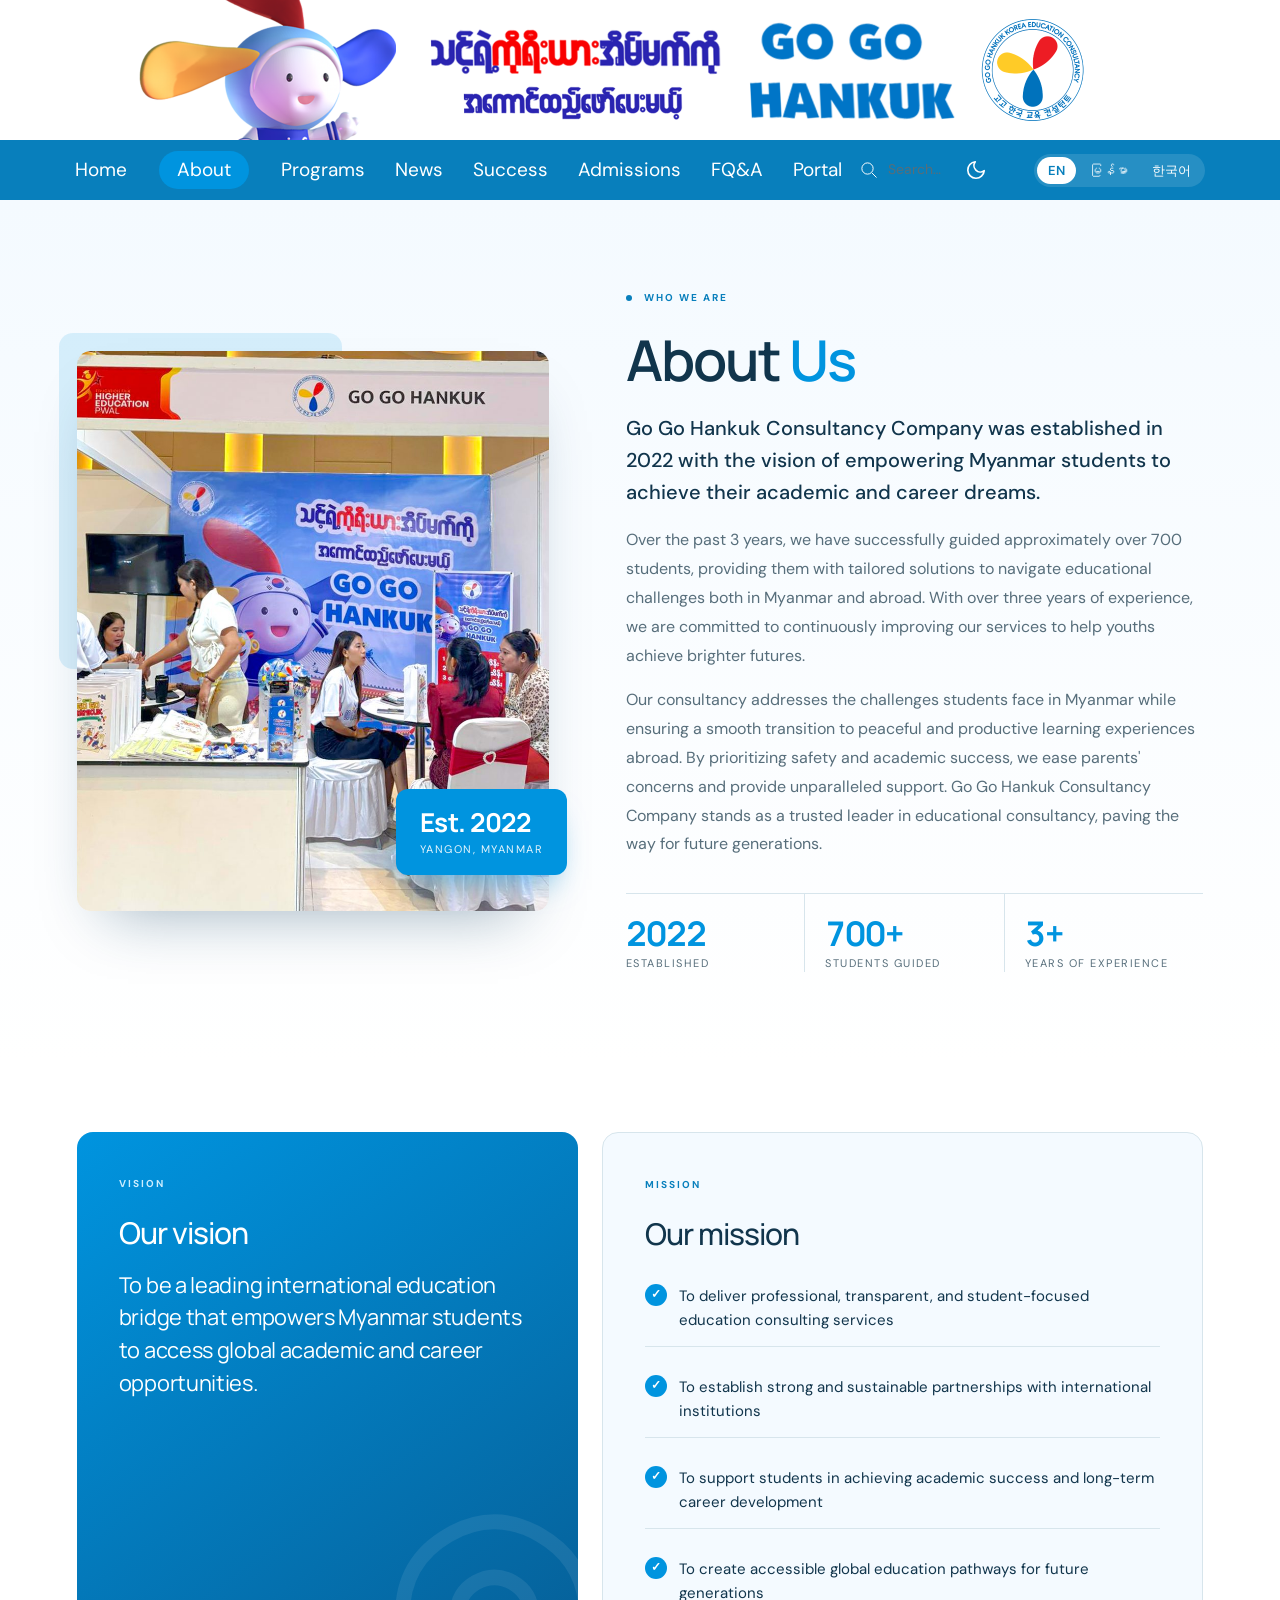
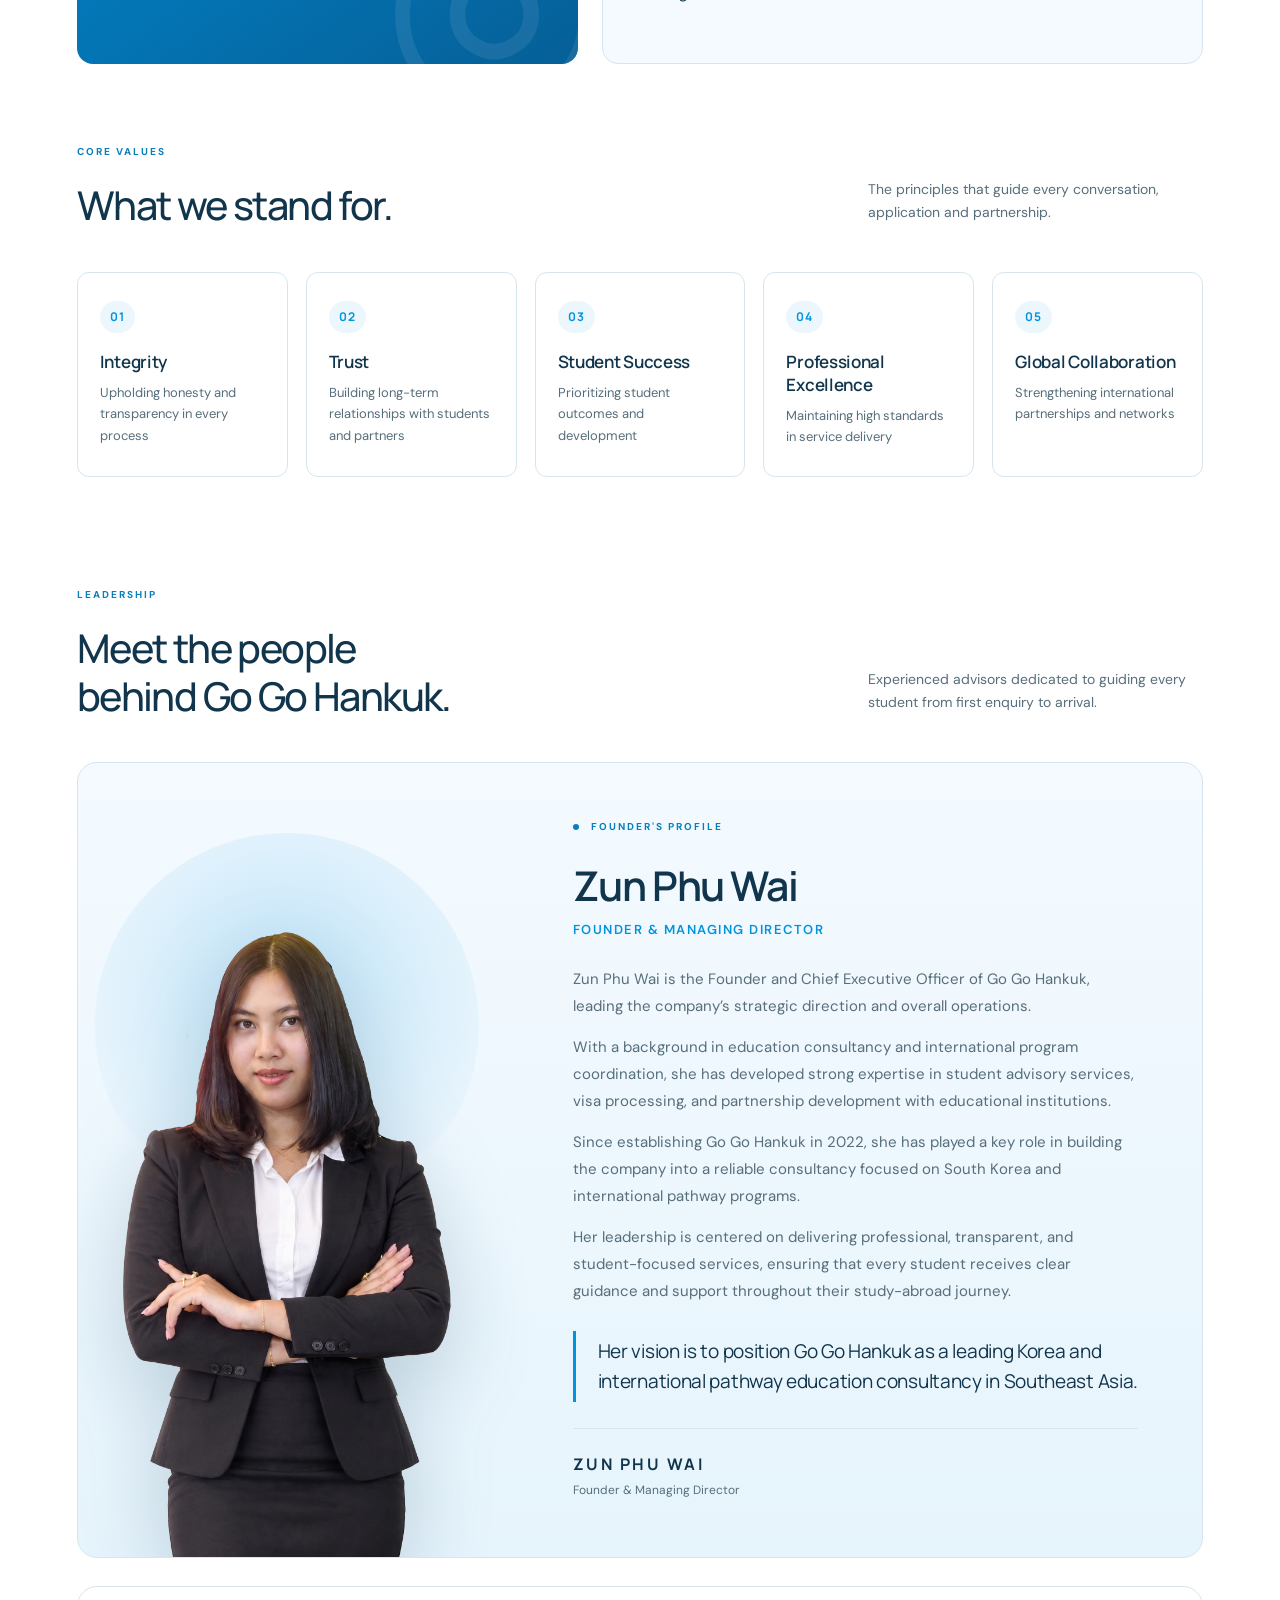
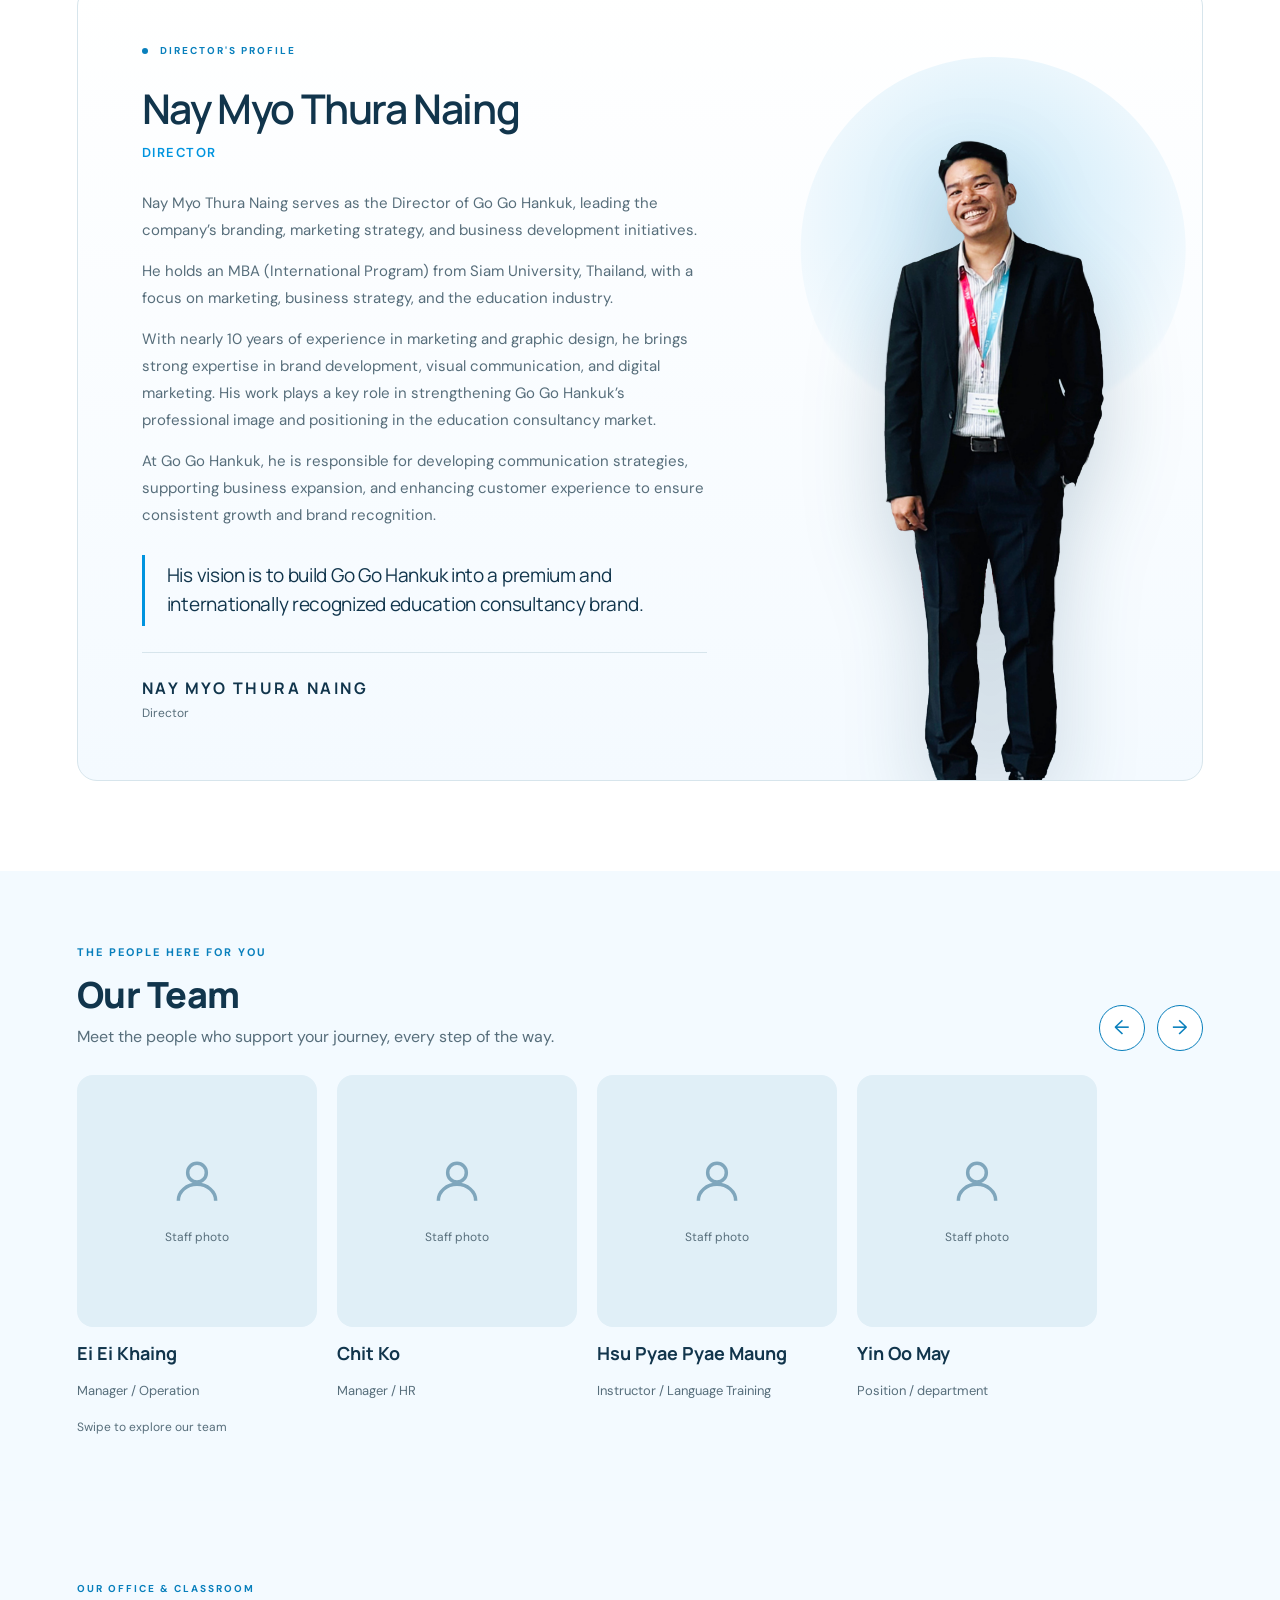
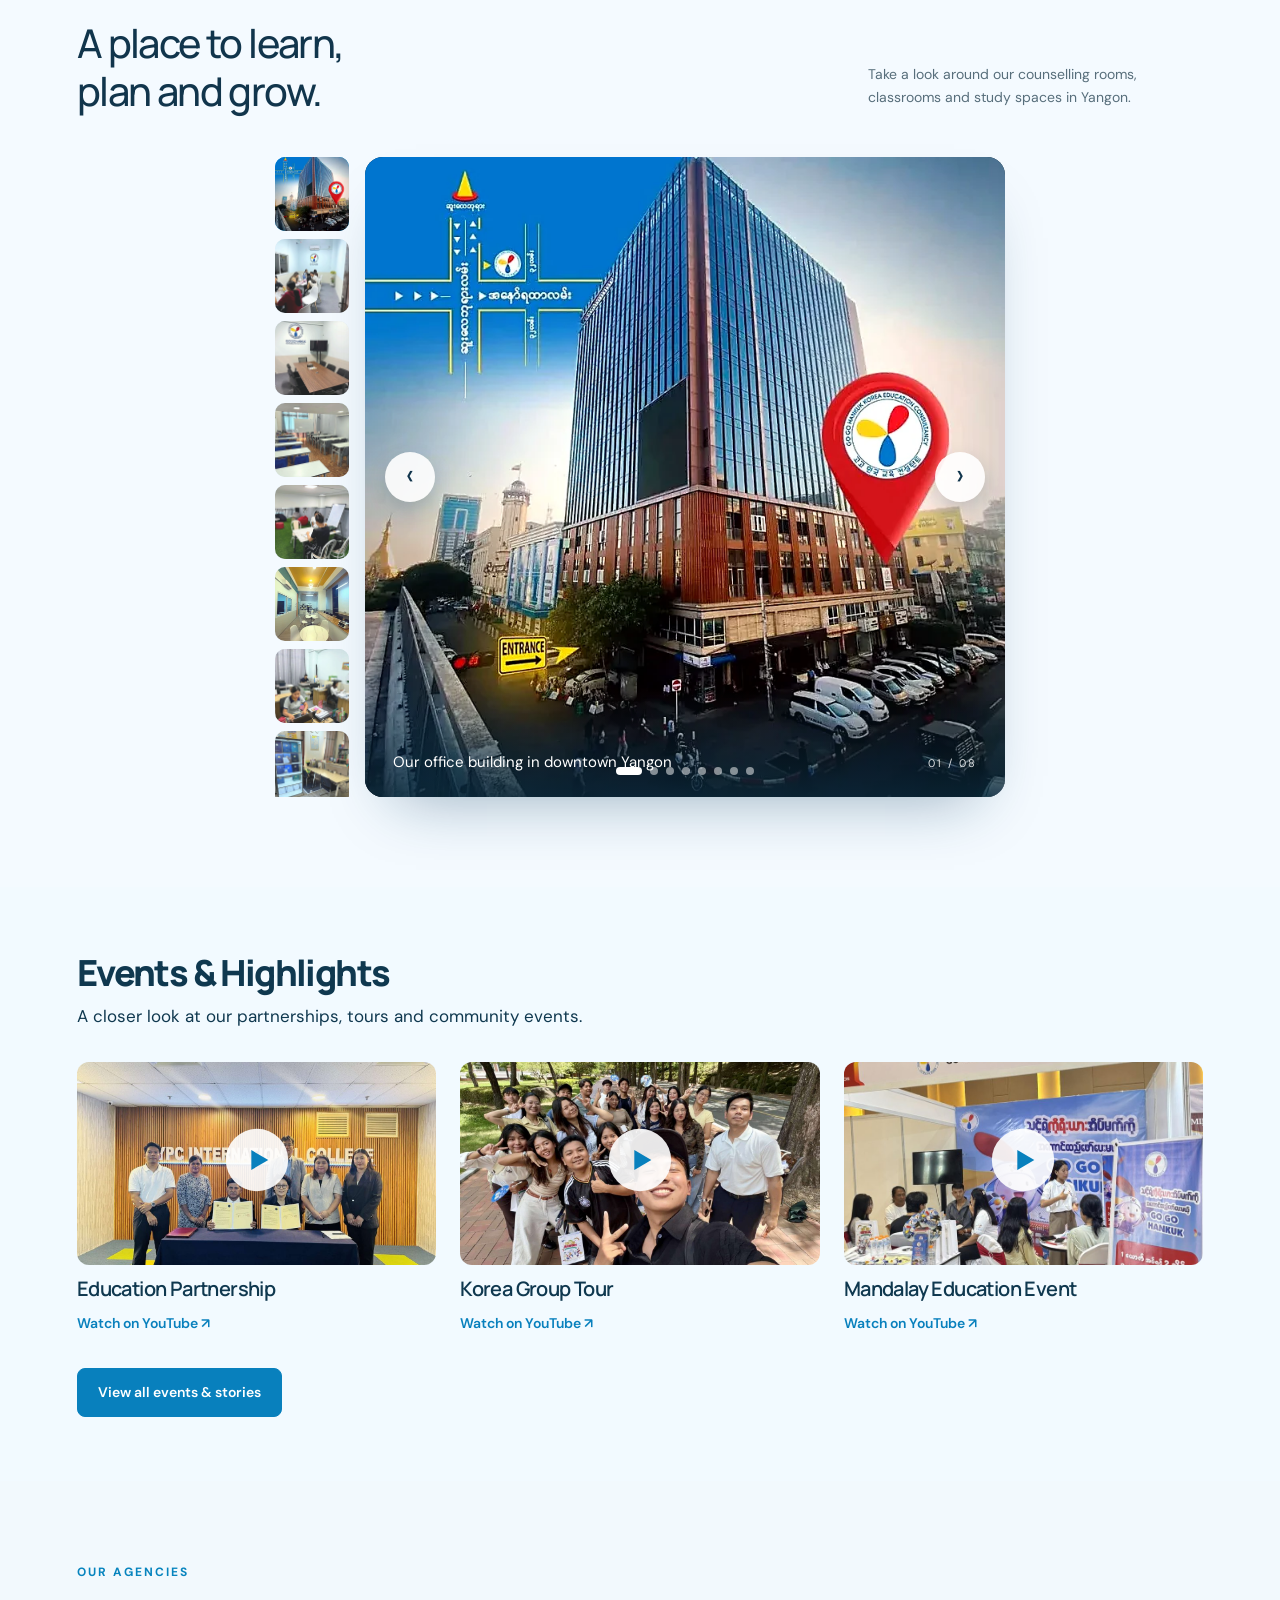
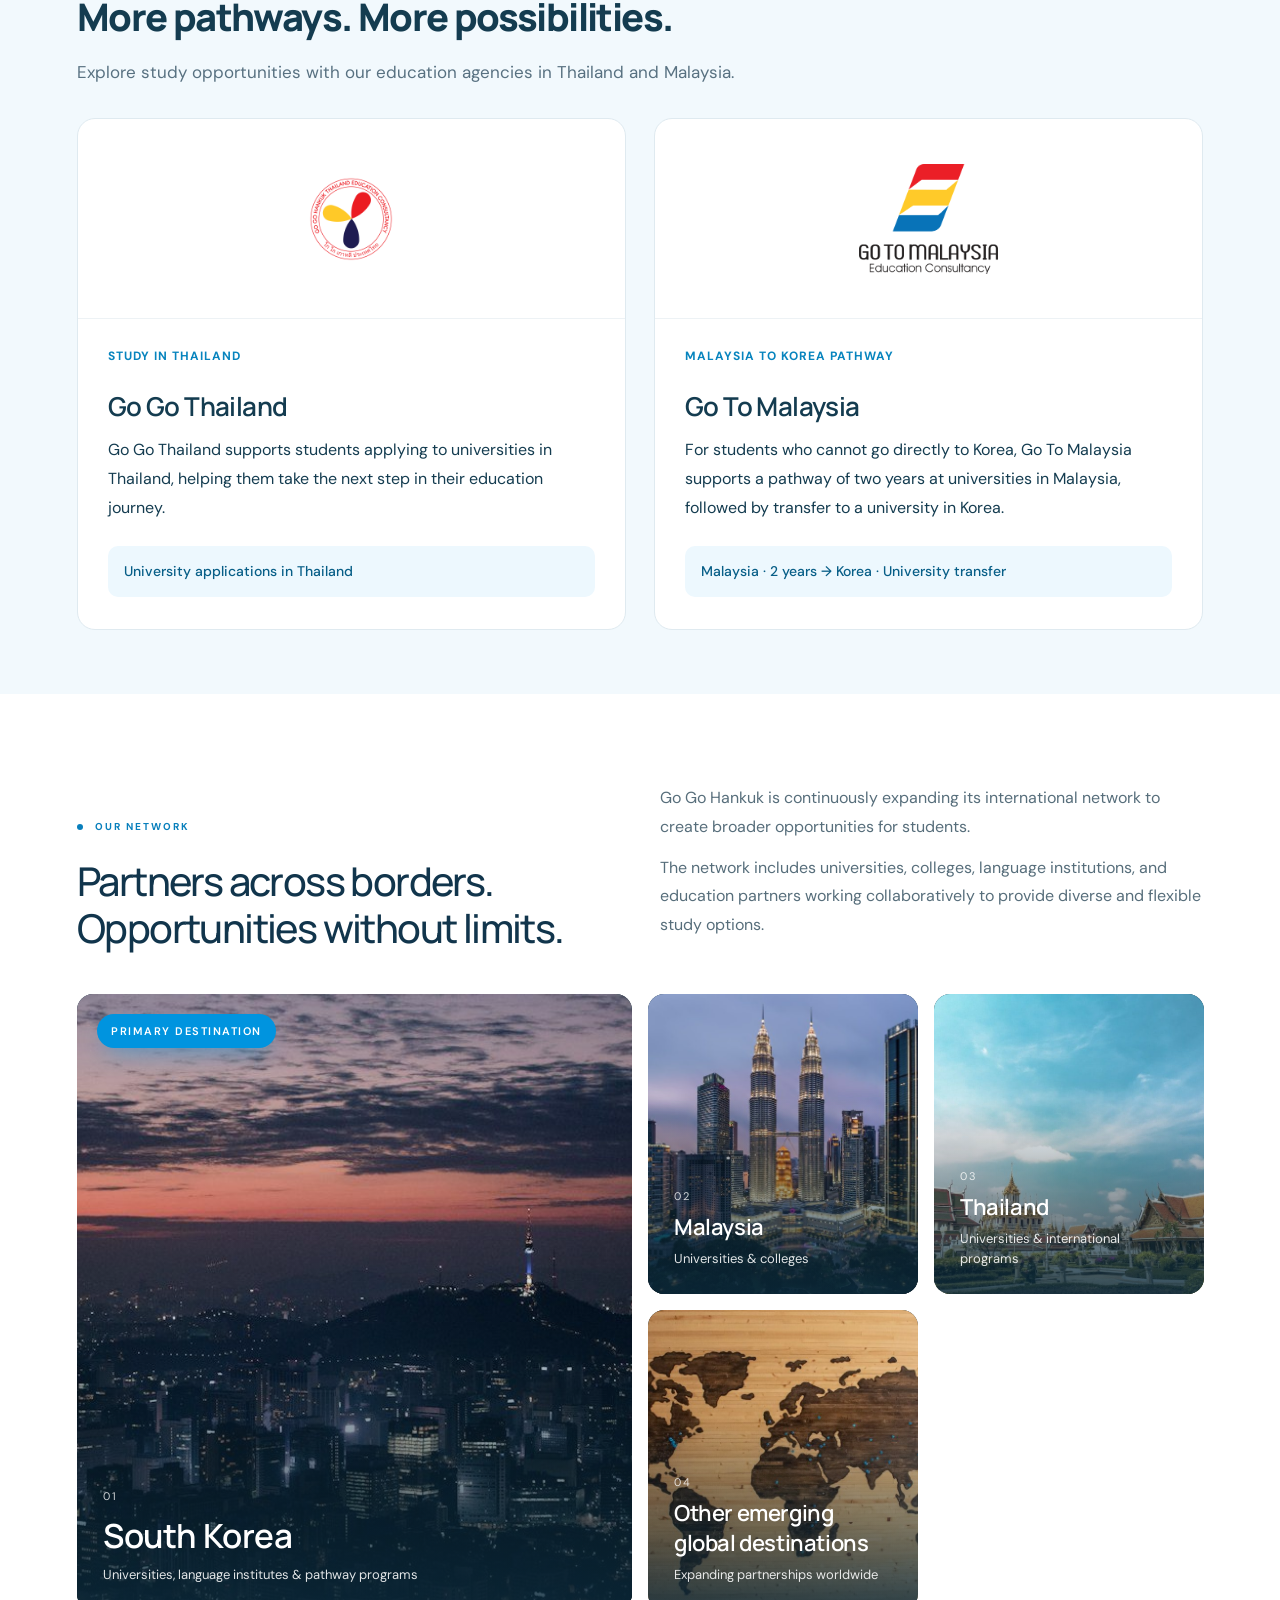
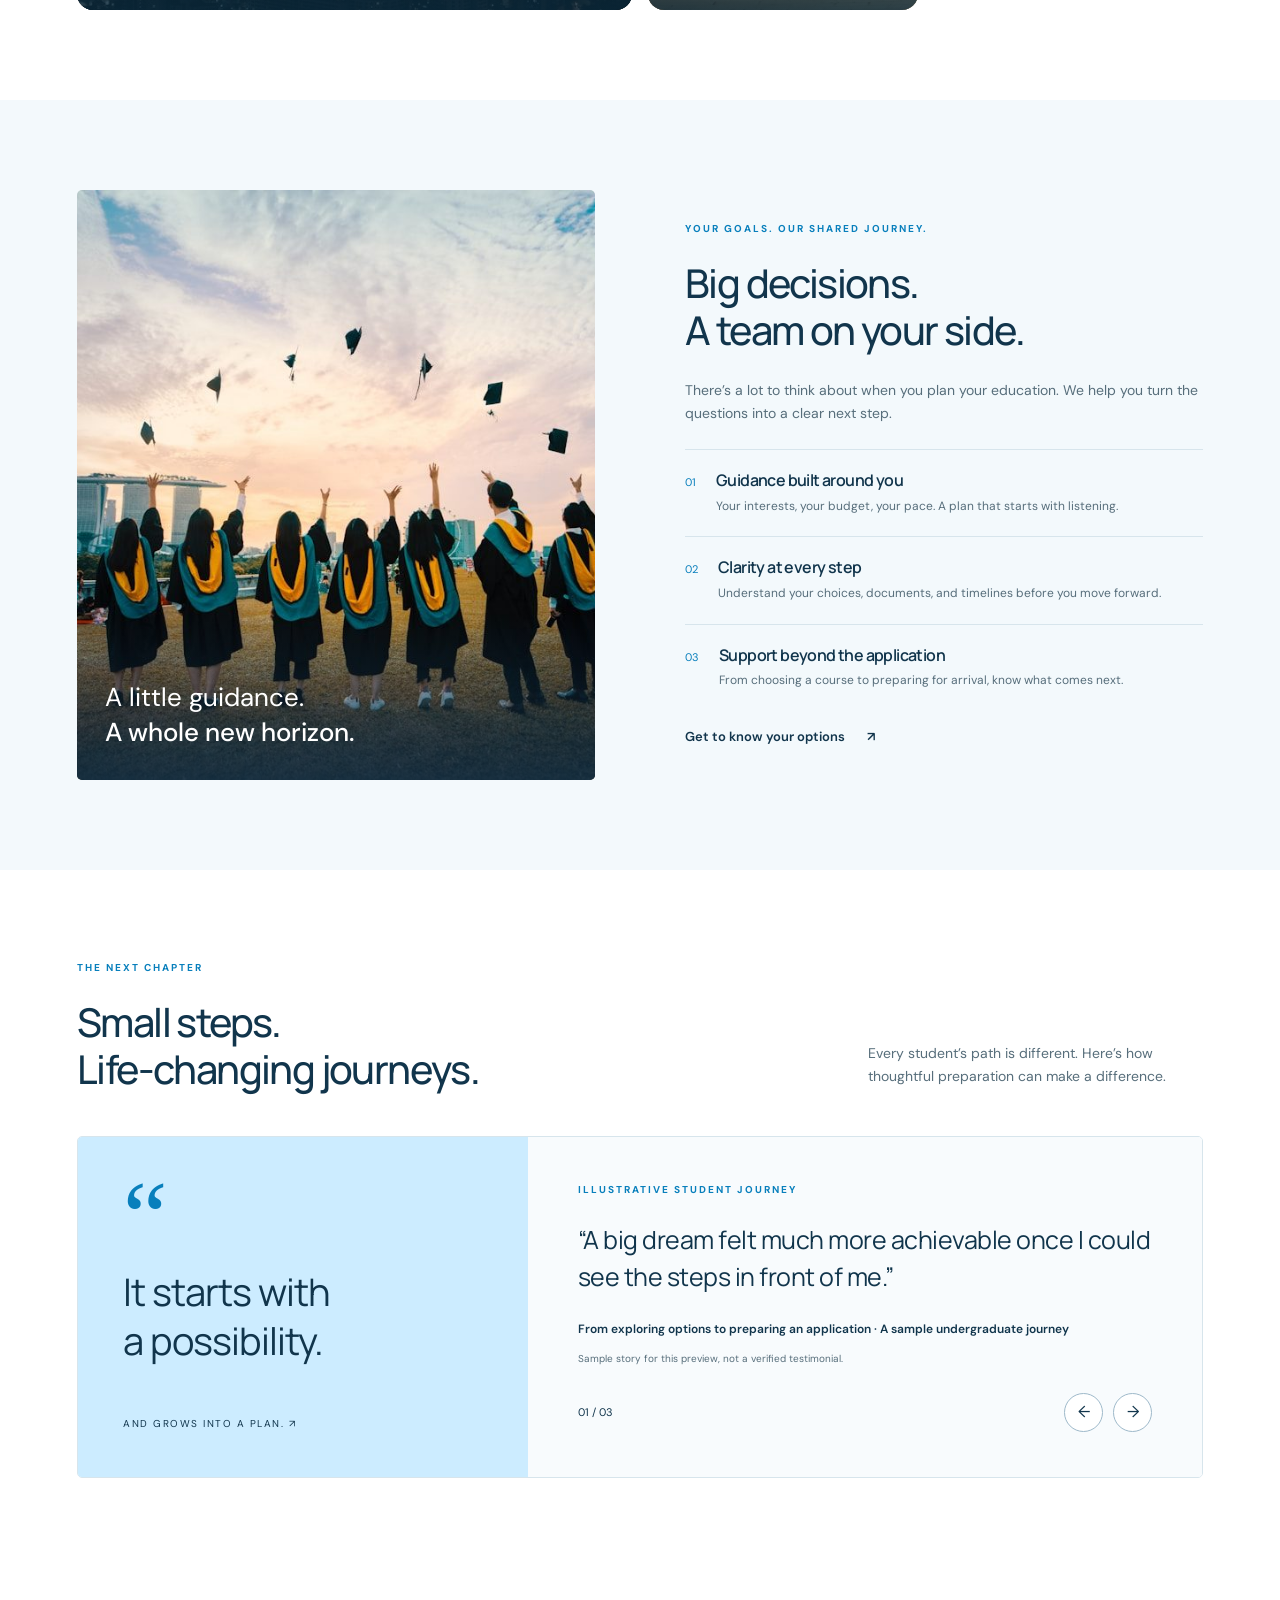
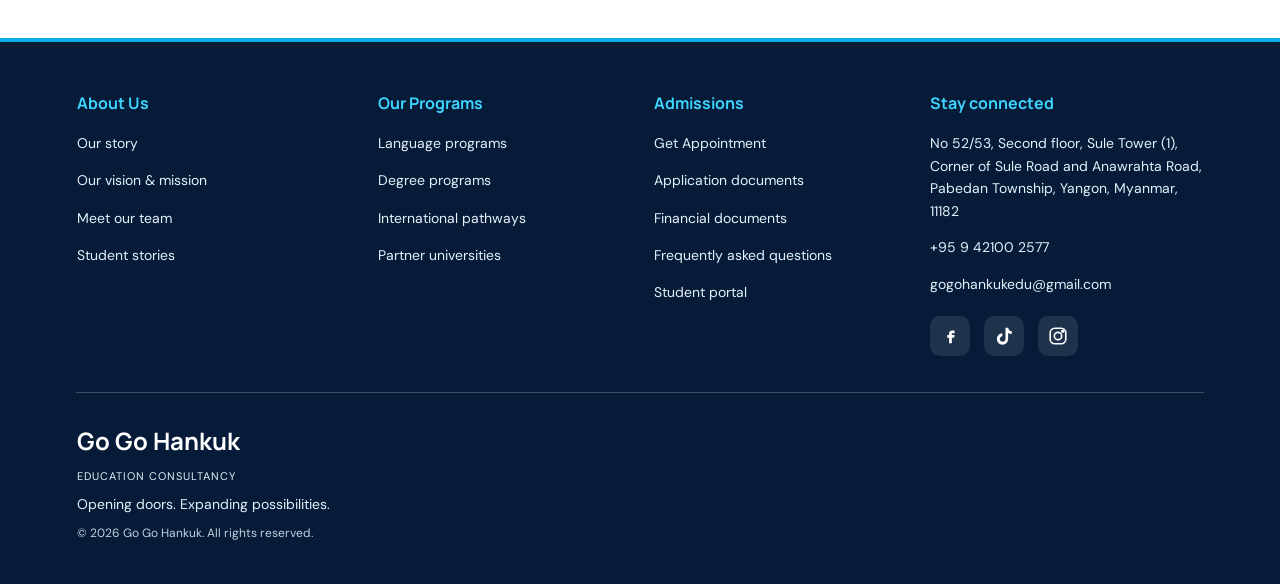
==== commit cbc94b48: "connecting dashboard" ====
--- a/about.html
+++ b/about.html
@@ -13,6 +13,8 @@
     <link rel="stylesheet" href="pages.css">
     <link rel="stylesheet" href="theme.css">
     <script src="content.js" defer></script>
+    <script src="../cms-bridge.js" defer></script>
+    <script src="cms-client.js" defer></script>
     <script src="translations.js" defer></script>
     <script src="i18n.js" defer></script>
     <script src="app.js" defer></script>
@@ -28,11 +30,7 @@
                 aria-current="page">About</a><a href="programs.html">Programs</a><a href="news.html">News</a><a
                 href="success.html">Success</a><a href="admissions.html">Admissions</a><a
                 href="faq.html">FQ&A</a><a href="portal.html">Portal</a><button class="nav-search" id="search-open" aria-label="Search programs"><img
-<<<<<<< HEAD
                     src="assets/search.svg" width="25" height="25" alt=""><span class="nav-search-label">Search…</span></button><button class="theme-toggle" id="theme-toggle" aria-label="Switch to dark mode"><svg class="icon-moon" viewBox="0 0 24 24" aria-hidden="true"><path d="M21 12.8A9 9 0 1 1 11.2 3a7 7 0 0 0 9.8 9.8z"/></svg><svg class="icon-sun" viewBox="0 0 24 24" aria-hidden="true"><circle cx="12" cy="12" r="4"/><path d="M12 2v2M12 20v2M4.9 4.9l1.4 1.4M17.7 17.7l1.4 1.4M2 12h2M20 12h2M4.9 19.1l1.4-1.4M17.7 6.3l1.4-1.4"/></svg></button></nav>
-=======
-                    src="assets/search.svg" width="25" height="25" alt=""></button><button class="theme-toggle" id="theme-toggle" aria-label="Switch to dark mode"><svg class="icon-moon" viewBox="0 0 24 24" aria-hidden="true"><path d="M21 12.8A9 9 0 1 1 11.2 3a7 7 0 0 0 9.8 9.8z"/></svg><svg class="icon-sun" viewBox="0 0 24 24" aria-hidden="true"><circle cx="12" cy="12" r="4"/><path d="M12 2v2M12 20v2M4.9 4.9l1.4 1.4M17.7 17.7l1.4 1.4M2 12h2M20 12h2M4.9 19.1l1.4-1.4M17.7 6.3l1.4-1.4"/></svg></button></nav>
->>>>>>> b172e33699dfa4c357cbfc439230308bd1d08ec3
     </header>
     <main id="main">
         <section id="about-us" class="about-intro">
@@ -154,7 +152,6 @@
                 </div>
             </article>
         </section>
-<<<<<<< HEAD
         <section id="team" class="team">
             <div class="team-head">
                 <div>
@@ -167,18 +164,9 @@
                     <button id="team-next" aria-label="Next team members">→</button>
                 </div>
             </div>
-            <ul class="team-carousel" id="team-carousel" aria-label="Team carousel — swipe left or right">
-                <li><div class="team-photo"><svg viewBox="0 0 24 24" fill="none" stroke="currentColor" stroke-width="1.5"><circle cx="12" cy="8" r="4"/><path d="M4 20c0-4 3.6-7 8-7s8 3 8 7"/></svg><span>Staff photo</span></div><strong>[Ei Ei Khaing]</strong><span>[Manager / Operation]</span></li>
-                <li><div class="team-photo"><svg viewBox="0 0 24 24" fill="none" stroke="currentColor" stroke-width="1.5"><circle cx="12" cy="8" r="4"/><path d="M4 20c0-4 3.6-7 8-7s8 3 8 7"/></svg><span>Staff photo</span></div><strong>[Chit Ko]</strong><span>[Manager / HR]</span></li>
-                <li><div class="team-photo"><svg viewBox="0 0 24 24" fill="none" stroke="currentColor" stroke-width="1.5"><circle cx="12" cy="8" r="4"/><path d="M4 20c0-4 3.6-7 8-7s8 3 8 7"/></svg><span>Staff photo</span></div><strong>[Hsu Pyae Pyae Maung]</strong><span>[Instructor / Language Training]</span></li>
-                <li><div class="team-photo"><svg viewBox="0 0 24 24" fill="none" stroke="currentColor" stroke-width="1.5"><circle cx="12" cy="8" r="4"/><path d="M4 20c0-4 3.6-7 8-7s8 3 8 7"/></svg><span>Staff photo</span></div><strong>[Yin Oo May]</strong><span>[Position / department]</span></li>
-                <li><div class="team-photo"><svg viewBox="0 0 24 24" fill="none" stroke="currentColor" stroke-width="1.5"><circle cx="12" cy="8" r="4"/><path d="M4 20c0-4 3.6-7 8-7s8 3 8 7"/></svg><span>Staff photo</span></div><strong>[Staff name]</strong><span>[Position / department]</span></li>
-                <li><div class="team-photo"><svg viewBox="0 0 24 24" fill="none" stroke="currentColor" stroke-width="1.5"><circle cx="12" cy="8" r="4"/><path d="M4 20c0-4 3.6-7 8-7s8 3 8 7"/></svg><span>Staff photo</span></div><strong>[Staff name]</strong><span>[Position / department]</span></li>
-            </ul>
+            <ul class="team-carousel" id="team-carousel" aria-label="Team carousel — swipe left or right"></ul>
             <p class="team-hint">Swipe to explore our team</p>
         </section>
-=======
->>>>>>> b172e33699dfa4c357cbfc439230308bd1d08ec3
         <section id="office" class="office section">
             <div class="section-heading">
                 <div>
@@ -198,7 +186,6 @@
                 </div>
             </div>
         </section>
-<<<<<<< HEAD
         <section id="story-video" class="story-video">
             <h2>Events &amp; Highlights</h2>
             <p>A closer look at our partnerships, tours and community events.</p>
@@ -246,8 +233,6 @@
                 </article>
             </div>
         </section>
-=======
->>>>>>> b172e33699dfa4c357cbfc439230308bd1d08ec3
         <section id="network" class="network section">
             <div class="network-intro">
                 <div>
@@ -276,7 +261,6 @@
                     <span>↗</span></a>
             </div>
         </section>
-<<<<<<< HEAD
         <section id="stories" class="section stories">
             <div class="section-heading">
                 <div>
@@ -346,21 +330,6 @@
                 <p class="footer-copy">© <span id="year"></span> <span data-brand>Go Go Hankuk</span>. All rights reserved.</p>
             </div>
         </div>
-=======
-    </main>
-    <footer>
-        <div class="footer-main"><a class="brand" href="index.html"><img class="footer-logo" src="assets/go-go-logo.png"
-                    alt="Go Go logo"><span><strong data-brand>Go Go</strong><small>EDUCATION</small></span></a>
-            <p>Opening doors.<br>Expanding possibilities.</p>
-            <div><strong>Explore</strong><a href="programs.html">Programs & courses</a><a href="about.html">Why choose
-                    us</a></div>
-            <div><strong>Stay inspired</strong><a href="success.html">Student journeys</a><a href="news.html">News &
-                    events</a></div>
-            <div><strong>Let’s connect</strong><a href="admissions.html">Speak to an advisor ↗</a><a href="portal.html">Student portal</a></div>
-        </div>
-        <div class="footer-bottom"><span>© <span id="year"></span> <span data-brand>Go Go</span>
-                Education.</span><span>Made for your next chapter.</span><a href="#">Back to top ↑</a></div>
->>>>>>> b172e33699dfa4c357cbfc439230308bd1d08ec3
     </footer>
     <dialog id="detail-dialog" aria-labelledby="dialog-title"><button class="close-dialog"
             aria-label="Close details">×</button>
--- a/styles.css
+++ b/styles.css
@@ -1,11 +1,5 @@
 @import url('https://fonts.googleapis.com/css2?family=DM+Sans:wght@400;500;600;700&family=Manrope:wght@400;500;600;700;800&display=swap');
-<<<<<<< HEAD
 :root{--ink:#133347;--blue:#087fbc;--sky:#e5f4fb;--muted:#576e7b;--line:#d7e5ec;--white:#fff;--radius:5px}*{box-sizing:border-box}html{scroll-behavior:smooth;scroll-padding-top:100px}body{margin:0;color:var(--ink);background:#fff;font-family:'DM Sans',sans-serif;font-size:16px;line-height:1.65}a{color:inherit;text-decoration:none}button{font:inherit;cursor:pointer}button,a{-webkit-tap-highlight-color:transparent}button:focus-visible,a:focus-visible{outline:3px solid #12659a;outline-offset:5px}img{display:block;max-width:100%;object-fit:cover}header{height:104px;padding:0 5.5%;display:flex;align-items:center;justify-content:space-between;border-bottom:1px solid var(--line);background:white;position:relative;z-index:5}.brand{display:flex;gap:10px;align-items:center;line-height:1}.brand-mark{display:grid;place-items:center;width:44px;height:44px;color:white;background:var(--blue);font-size:35px;border-radius:50% 50% 5px 50%}.brand strong{font-family:Manrope,sans-serif;font-size:27px;letter-spacing:-1px}.brand small{display:block;font-size:9px;letter-spacing:4px;margin-top:9px}nav{display:flex;gap:31px;align-items:center;font-size:14px;font-weight:500}nav a:not(.button):hover{color:var(--blue)}.button{display:inline-flex;align-items:center;justify-content:center;gap:24px;background:var(--blue);color:white;border:1px solid var(--blue);padding:16px 24px;border-radius:4px;font-size:14px;font-weight:600;transition:background .2s,transform .2s}.button:hover{background:#06658f;transform:translateY(-2px)}.button span{font-size:20px;line-height:1}.button.small{padding:12px 20px}.menu-toggle{display:none}.hero{display:grid;grid-template-columns:1fr 1fr;min-height:670px;background:#f4faff}.hero-copy{padding:64px 8% 55px 11%}.eyebrow{font-size:10px;font-weight:700;letter-spacing:2px;color:var(--blue);margin:0 0 22px}.dot{display:inline-block;height:6px;width:6px;border-radius:50%;background:var(--blue);margin-right:8px}h1,h2,h3{font-family:Manrope,sans-serif}h1{font-size:clamp(54px,5.6vw,86px);letter-spacing:-4px;line-height:1.1;font-weight:500;margin:25px 0}em{color:var(--blue);font-style:normal}.intro{max-width:405px;color:var(--muted);font-size:15px;line-height:1.85}.hero-actions{display:flex;align-items:center;flex-wrap:wrap;gap:22px;margin-top:28px}.text-link{display:inline-flex;gap:22px;align-items:center;font-size:13px;font-weight:600;background:none;border:0;padding:0;color:var(--ink)}.text-link:hover{color:var(--blue)}.hero-note{display:flex;align-items:center;gap:12px;font-size:11px;line-height:1.6;margin-top:35px;color:var(--muted)}.note-icon{font-size:28px;color:var(--blue)}.hero-visual{position:relative;margin:24px 24px 24px 0;min-width:0;overflow:hidden;border-radius:6px}.hero-visual>img{width:100%;height:100%;position:absolute;object-position:48% center}.hero-visual:after{content:'';position:absolute;inset:55% 0 0;background:linear-gradient(transparent,#102e3c88);pointer-events:none}.image-label{position:absolute;z-index:1;left:24px;top:24px;display:flex;align-items:center;gap:10px;background:#fffffff0;padding:10px 15px;font-size:10px;border-radius:4px}.mini-globe{font-size:24px}.floating-note{position:absolute;z-index:1;bottom:64px;left:25px;right:25px;background:#e7f5fcf2;display:flex;gap:16px;align-items:center;padding:22px 25px;border-radius:4px;font-size:18px;line-height:1.6}.floating-note>span{color:var(--blue);font-size:36px}.floating-note strong{font-weight:500}.photo-index{position:absolute;z-index:1;bottom:25px;left:26px;color:white;font-size:9px;letter-spacing:2px}.path-strip{display:flex;align-items:center;justify-content:space-between;padding:27px 5.5%;border-bottom:1px solid var(--line);gap:20px;font-size:14px}.path-strip>span:first-child{font-size:9px;letter-spacing:1.5px;max-width:160px}.section{padding:90px 6%}.section-heading{display:flex;align-items:flex-end;justify-content:space-between;margin-bottom:42px;gap:35px}h2{font-size:clamp(32px,3.1vw,46px);line-height:1.2;letter-spacing:-1.6px;font-weight:500;margin:0}.section-heading>p{max-width:335px;color:var(--muted);font-size:14px;margin:0 0 6px}.program-grid{display:grid;grid-template-columns:repeat(3,1fr);gap:20px}.program-card{border:1px solid var(--line);border-radius:5px;padding:28px;background:#fbfdfe}.program-card:nth-child(2){background:#eaf6fc}.card-top{display:flex;align-items:center;justify-content:space-between;margin-bottom:34px}.program-symbol{font-size:32px;color:var(--blue);font-weight:500}.number{font-size:11px;color:var(--muted)}.program-card .eyebrow{font-size:9px;letter-spacing:1.4px;margin-bottom:12px}h3{font-size:23px;letter-spacing:-.6px;line-height:1.35;font-weight:600;margin:0 0 14px}.description{color:var(--muted);font-size:14px;min-height:70px}.meta{font-size:11px;color:var(--muted)}.program-card .meta{margin:24px 0;padding-bottom:20px;border-bottom:1px solid var(--line)}.why{background:#f3f9fc;display:grid;grid-template-columns:1fr 1fr;gap:8%;align-items:center}.why-photo{position:relative;height:590px;overflow:hidden;border-radius:5px}.why-photo img{width:100%;height:100%}.photo-caption{position:absolute;bottom:0;left:0;right:0;background:linear-gradient(transparent,#122e43dd);padding:65px 28px 30px;color:white;font-size:26px;line-height:1.35}.photo-caption strong{font-weight:500}.why-copy>p:not(.eyebrow){font-size:14px;color:var(--muted);margin:24px 0}.benefit{display:flex;gap:20px;border-top:1px solid var(--line);padding:20px 0}.benefit>span{font-size:11px;color:var(--blue);padding-top:3px}.benefit h3{font-size:16px;margin:0 0 5px}.benefit p{font-size:12px;color:var(--muted);margin:0}.why-copy .text-link{margin-top:15px}.story-layout{display:grid;grid-template-columns:.8fr 1.2fr;border:1px solid var(--line);border-radius:5px;overflow:hidden}.story-art{background:#ccecff;padding:30px 45px;position:relative}.story-art>span{font-family:Georgia,serif;font-size:100px;line-height:1;color:var(--blue)}.story-art p{font-family:Manrope,sans-serif;font-size:38px;letter-spacing:-1px;line-height:1.3;margin:0 0 50px}.story-art>div{font-size:10px;letter-spacing:1.5px}.story-content{padding:45px 50px;background:#f8fbfd}blockquote{font-family:Manrope,sans-serif;font-size:25px;line-height:1.5;letter-spacing:-.5px;margin:0 0 24px}.story-name{font-size:12px;font-weight:600}.disclaimer{font-size:10px;color:var(--muted)}.story-controls{display:flex;align-items:center;gap:10px;margin-top:25px}.story-controls span{margin-right:auto;font-size:11px}.story-controls button{width:39px;height:39px;border:1px solid #9eb9ca;background:white;border-radius:50%;color:var(--ink)}.story-controls button:hover{background:var(--sky)}.journal{padding-top:10px}.news-grid{display:grid;grid-template-columns:repeat(3,1fr);gap:26px}.news-card img{width:100%;height:210px;border-radius:5px;margin-bottom:23px}.news-card .eyebrow{font-size:9px;margin-bottom:10px}.news-card h3{font-size:20px}.news-card button{border:0;background:none;text-align:left;padding:0;color:var(--ink);font:inherit;line-height:1.45}.news-card button:hover{color:var(--blue)}.contact{background:#dff2fc;margin:0 3% 70px;border-radius:6px;padding:65px 5%;display:flex;align-items:center;justify-content:space-between;overflow:hidden}.contact h2{font-size:clamp(32px,3.6vw,52px)}.contact p:not(.eyebrow){font-size:14px;color:var(--muted)}.contact .button{margin-top:18px}.contact .contact-note{font-size:10px}.contact-arrow{font-size:220px;color:#9ed7f3;line-height:1;margin-right:10px}footer{padding:0}dialog{border:1px solid var(--line);border-radius:10px;max-width:600px;width:calc(100% - 32px);padding:45px;color:var(--ink)}dialog::backdrop{background:#0b263b99;backdrop-filter:blur(4px)}dialog h2{font-size:32px;margin-bottom:25px}#dialog-body{font-size:15px;line-height:1.9;color:var(--muted);margin-bottom:30px}.close-dialog{position:absolute;top:10px;right:15px;font-size:27px;border:0;background:none;color:var(--ink)}[hidden]{display:none!important}.skip{position:absolute;left:10px;top:-60px;background:white;padding:10px;z-index:20}.skip:focus{top:5px}
 @media(min-width:1500px){body{max-width:1800px;margin:auto}}@media(max-width:1050px){nav{gap:18px;font-size:12px}.hero-copy{padding:45px 7% 40px 10%}h1{font-size:64px}.hero{min-height:640px}.hero-actions{gap:18px}.hero-actions .button{padding:14px 18px}.why{gap:5%}.story-content{padding:35px}.contact-arrow{font-size:160px}}
 @media(max-width:760px){html{scroll-padding-top:20px}header{height:82px;padding:0 6%}.brand strong{font-size:24px}.brand-mark{height:37px;width:37px;font-size:28px}.menu-toggle{display:flex;gap:12px;align-items:center;background:white;border:1px solid var(--line);padding:8px 12px;border-radius:4px;font-size:12px}nav{display:none;position:absolute;top:82px;left:0;right:0;background:white;padding:24px 6%;box-shadow:0 10px 15px #13334710;align-items:stretch;font-size:15px}nav.open{display:flex;flex-direction:column}nav>a{padding:6px 0}.hero{grid-template-columns:1fr}.hero-copy{padding:40px 6% 32px}h1{font-size:60px;letter-spacing:-3px}.hero .eyebrow{font-size:9px}.hero-note{margin-top:24px}.hero-visual{height:440px;margin:0 6% 24px}.hero-visual>img{object-position:center}.path-strip{justify-content:flex-start;flex-wrap:wrap;padding:22px 6%;gap:12px 25px;font-size:12px}.path-strip>span:first-child{width:100%;max-width:none}.section{padding:60px 6%}.section-heading{display:block;margin-bottom:30px}.section-heading>p{margin-top:22px}.program-grid,.news-grid{grid-template-columns:1fr}.program-card{padding:26px}.card-top{margin-bottom:25px}.description{min-height:0}.why{grid-template-columns:1fr;gap:35px}.why-photo{height:370px}.story-layout{grid-template-columns:1fr}.story-art{padding:25px 30px}.story-art>span{font-size:70px}.story-art p{font-size:32px;margin-bottom:30px}.story-content{padding:30px}blockquote{font-size:22px}.journal{padding-top:0}.news-grid{gap:34px}.news-card img{height:240px}.contact{margin:0 4% 50px;padding:40px 7%}.contact-arrow{display:none}.eyebrow{margin-bottom:18px}dialog{padding:38px 25px}}
-=======
-:root{--ink:#133347;--blue:#087fb8;--sky:#e5f4fb;--muted:#576e7b;--line:#d7e5ec;--white:#fff;--radius:5px}*{box-sizing:border-box}html{scroll-behavior:smooth;scroll-padding-top:100px}body{margin:0;color:var(--ink);background:#fff;font-family:'DM Sans',sans-serif;font-size:16px;line-height:1.65}a{color:inherit;text-decoration:none}button{font:inherit;cursor:pointer}button,a{-webkit-tap-highlight-color:transparent}button:focus-visible,a:focus-visible{outline:3px solid #12659a;outline-offset:5px}img{display:block;max-width:100%;object-fit:cover}header{height:104px;padding:0 5.5%;display:flex;align-items:center;justify-content:space-between;border-bottom:1px solid var(--line);background:white;position:relative;z-index:5}.brand{display:flex;gap:10px;align-items:center;line-height:1}.brand-mark{display:grid;place-items:center;width:44px;height:44px;color:white;background:var(--blue);font-size:35px;border-radius:50% 50% 5px 50%}.brand strong{font-family:Manrope,sans-serif;font-size:27px;letter-spacing:-1px}.brand small{display:block;font-size:9px;letter-spacing:4px;margin-top:9px}nav{display:flex;gap:31px;align-items:center;font-size:14px;font-weight:500}nav a:not(.button):hover{color:var(--blue)}.button{display:inline-flex;align-items:center;justify-content:center;gap:24px;background:var(--blue);color:white;border:1px solid var(--blue);padding:16px 24px;border-radius:4px;font-size:14px;font-weight:600;transition:background .2s,transform .2s}.button:hover{background:#06658f;transform:translateY(-2px)}.button span{font-size:20px;line-height:1}.button.small{padding:12px 20px}.menu-toggle{display:none}.hero{display:grid;grid-template-columns:1fr 1fr;min-height:670px;background:#f4faff}.hero-copy{padding:64px 8% 55px 11%}.eyebrow{font-size:10px;font-weight:700;letter-spacing:2px;color:var(--blue);margin:0 0 22px}.dot{display:inline-block;height:6px;width:6px;border-radius:50%;background:var(--blue);margin-right:8px}h1,h2,h3{font-family:Manrope,sans-serif}h1{font-size:clamp(54px,5.6vw,86px);letter-spacing:-4px;line-height:1.1;font-weight:500;margin:25px 0}em{color:var(--blue);font-style:normal}.intro{max-width:405px;color:var(--muted);font-size:15px;line-height:1.85}.hero-actions{display:flex;align-items:center;flex-wrap:wrap;gap:22px;margin-top:28px}.text-link{display:inline-flex;gap:22px;align-items:center;font-size:13px;font-weight:600;background:none;border:0;padding:0;color:var(--ink)}.text-link:hover{color:var(--blue)}.hero-note{display:flex;align-items:center;gap:12px;font-size:11px;line-height:1.6;margin-top:35px;color:var(--muted)}.note-icon{font-size:28px;color:var(--blue)}.hero-visual{position:relative;margin:24px 24px 24px 0;min-width:0;overflow:hidden;border-radius:6px}.hero-visual>img{width:100%;height:100%;position:absolute;object-position:48% center}.hero-visual:after{content:'';position:absolute;inset:55% 0 0;background:linear-gradient(transparent,#102e3c88);pointer-events:none}.image-label{position:absolute;z-index:1;left:24px;top:24px;display:flex;align-items:center;gap:10px;background:#fffffff0;padding:10px 15px;font-size:10px;border-radius:4px}.mini-globe{font-size:24px}.floating-note{position:absolute;z-index:1;bottom:64px;left:25px;right:25px;background:#e7f5fcf2;display:flex;gap:16px;align-items:center;padding:22px 25px;border-radius:4px;font-size:18px;line-height:1.6}.floating-note>span{color:var(--blue);font-size:36px}.floating-note strong{font-weight:500}.photo-index{position:absolute;z-index:1;bottom:25px;left:26px;color:white;font-size:9px;letter-spacing:2px}.path-strip{display:flex;align-items:center;justify-content:space-between;padding:27px 5.5%;border-bottom:1px solid var(--line);gap:20px;font-size:14px}.path-strip>span:first-child{font-size:9px;letter-spacing:1.5px;max-width:160px}.section{padding:90px 6%}.section-heading{display:flex;align-items:flex-end;justify-content:space-between;margin-bottom:42px;gap:35px}h2{font-size:clamp(32px,3.1vw,46px);line-height:1.2;letter-spacing:-1.6px;font-weight:500;margin:0}.section-heading>p{max-width:335px;color:var(--muted);font-size:14px;margin:0 0 6px}.program-grid{display:grid;grid-template-columns:repeat(3,1fr);gap:20px}.program-card{border:1px solid var(--line);border-radius:5px;padding:28px;background:#fbfdfe}.program-card:nth-child(2){background:#eaf6fc}.card-top{display:flex;align-items:center;justify-content:space-between;margin-bottom:34px}.program-symbol{font-size:32px;color:var(--blue);font-weight:500}.number{font-size:11px;color:var(--muted)}.program-card .eyebrow{font-size:9px;letter-spacing:1.4px;margin-bottom:12px}h3{font-size:23px;letter-spacing:-.6px;line-height:1.35;font-weight:600;margin:0 0 14px}.description{color:var(--muted);font-size:14px;min-height:70px}.meta{font-size:11px;color:var(--muted)}.program-card .meta{margin:24px 0;padding-bottom:20px;border-bottom:1px solid var(--line)}.why{background:#f3f9fc;display:grid;grid-template-columns:1fr 1fr;gap:8%;align-items:center}.why-photo{position:relative;height:590px;overflow:hidden;border-radius:5px}.why-photo img{width:100%;height:100%}.photo-caption{position:absolute;bottom:0;left:0;right:0;background:linear-gradient(transparent,#122e43dd);padding:65px 28px 30px;color:white;font-size:26px;line-height:1.35}.photo-caption strong{font-weight:500}.why-copy>p:not(.eyebrow){font-size:14px;color:var(--muted);margin:24px 0}.benefit{display:flex;gap:20px;border-top:1px solid var(--line);padding:20px 0}.benefit>span{font-size:11px;color:var(--blue);padding-top:3px}.benefit h3{font-size:16px;margin:0 0 5px}.benefit p{font-size:12px;color:var(--muted);margin:0}.why-copy .text-link{margin-top:15px}.story-layout{display:grid;grid-template-columns:.8fr 1.2fr;border:1px solid var(--line);border-radius:5px;overflow:hidden}.story-art{background:#ccecff;padding:30px 45px;position:relative}.story-art>span{font-family:Georgia,serif;font-size:100px;line-height:1;color:var(--blue)}.story-art p{font-family:Manrope,sans-serif;font-size:38px;letter-spacing:-1px;line-height:1.3;margin:0 0 50px}.story-art>div{font-size:10px;letter-spacing:1.5px}.story-content{padding:45px 50px;background:#f8fbfd}blockquote{font-family:Manrope,sans-serif;font-size:25px;line-height:1.5;letter-spacing:-.5px;margin:0 0 24px}.story-name{font-size:12px;font-weight:600}.disclaimer{font-size:10px;color:var(--muted)}.story-controls{display:flex;align-items:center;gap:10px;margin-top:25px}.story-controls span{margin-right:auto;font-size:11px}.story-controls button{width:39px;height:39px;border:1px solid #9eb9ca;background:white;border-radius:50%;color:var(--ink)}.story-controls button:hover{background:var(--sky)}.journal{padding-top:10px}.news-grid{display:grid;grid-template-columns:repeat(3,1fr);gap:26px}.news-card img{width:100%;height:210px;border-radius:5px;margin-bottom:23px}.news-card .eyebrow{font-size:9px;margin-bottom:10px}.news-card h3{font-size:20px}.news-card button{border:0;background:none;text-align:left;padding:0;color:var(--ink);font:inherit;line-height:1.45}.news-card button:hover{color:var(--blue)}.contact{background:#dff2fc;margin:0 3% 70px;border-radius:6px;padding:65px 5%;display:flex;align-items:center;justify-content:space-between;overflow:hidden}.contact h2{font-size:clamp(32px,3.6vw,52px)}.contact p:not(.eyebrow){font-size:14px;color:var(--muted)}.contact .button{margin-top:18px}.contact .contact-note{font-size:10px}.contact-arrow{font-size:220px;color:#9ed7f3;line-height:1;margin-right:10px}footer{padding:0 6%}.footer-main{display:grid;grid-template-columns:1.2fr 1fr 1fr 1fr 1fr;gap:26px;padding-bottom:50px}.footer-main>p{font-size:12px;color:var(--muted);margin:0}.footer-main>div{display:flex;flex-direction:column;font-size:11px;gap:8px}.footer-main>div>strong{font-size:12px;margin-bottom:6px}.footer-main .brand{align-self:start}.footer-bottom{border-top:1px solid var(--line);display:flex;justify-content:space-between;gap:20px;padding:22px 0;font-size:10px;color:var(--muted)}dialog{border:1px solid var(--line);border-radius:10px;max-width:600px;width:calc(100% - 32px);padding:45px;color:var(--ink)}dialog::backdrop{background:#0b263b99;backdrop-filter:blur(4px)}dialog h2{font-size:32px;margin-bottom:25px}#dialog-body{font-size:15px;line-height:1.9;color:var(--muted);margin-bottom:30px}.close-dialog{position:absolute;top:10px;right:15px;font-size:27px;border:0;background:none;color:var(--ink)}[hidden]{display:none!important}.skip{position:absolute;left:10px;top:-60px;background:white;padding:10px;z-index:20}.skip:focus{top:5px}
-@media(min-width:1500px){body{max-width:1800px;margin:auto}}@media(max-width:1050px){nav{gap:18px;font-size:12px}.hero-copy{padding:45px 7% 40px 10%}h1{font-size:64px}.hero{min-height:640px}.hero-actions{gap:18px}.hero-actions .button{padding:14px 18px}.footer-main{grid-template-columns:1.2fr 1fr 1fr}.footer-main>p{display:none}.why{gap:5%}.story-content{padding:35px}.contact-arrow{font-size:160px}}
-@media(max-width:760px){html{scroll-padding-top:20px}header{height:82px;padding:0 6%}.brand strong{font-size:24px}.brand-mark{height:37px;width:37px;font-size:28px}.menu-toggle{display:flex;gap:12px;align-items:center;background:white;border:1px solid var(--line);padding:8px 12px;border-radius:4px;font-size:12px}nav{display:none;position:absolute;top:82px;left:0;right:0;background:white;padding:24px 6%;box-shadow:0 10px 15px #13334710;align-items:stretch;font-size:15px}nav.open{display:flex;flex-direction:column}nav>a{padding:6px 0}.hero{grid-template-columns:1fr}.hero-copy{padding:40px 6% 32px}h1{font-size:60px;letter-spacing:-3px}.hero .eyebrow{font-size:9px}.hero-note{margin-top:24px}.hero-visual{height:440px;margin:0 6% 24px}.hero-visual>img{object-position:center}.path-strip{justify-content:flex-start;flex-wrap:wrap;padding:22px 6%;gap:12px 25px;font-size:12px}.path-strip>span:first-child{width:100%;max-width:none}.section{padding:60px 6%}.section-heading{display:block;margin-bottom:30px}.section-heading>p{margin-top:22px}.program-grid,.news-grid{grid-template-columns:1fr}.program-card{padding:26px}.card-top{margin-bottom:25px}.description{min-height:0}.why{grid-template-columns:1fr;gap:35px}.why-photo{height:370px}.story-layout{grid-template-columns:1fr}.story-art{padding:25px 30px}.story-art>span{font-size:70px}.story-art p{font-size:32px;margin-bottom:30px}.story-content{padding:30px}blockquote{font-size:22px}.journal{padding-top:0}.news-grid{gap:34px}.news-card img{height:240px}.contact{margin:0 4% 50px;padding:40px 7%}.contact-arrow{display:none}.footer-main{grid-template-columns:1fr 1fr;gap:30px}.footer-main>.brand{grid-column:1/-1}.footer-bottom{flex-wrap:wrap}.eyebrow{margin-bottom:18px}dialog{padding:38px 25px}}
->>>>>>> b172e33699dfa4c357cbfc439230308bd1d08ec3
 @media(prefers-reduced-motion:reduce){html{scroll-behavior:auto}*{transition:none!important}}
--- a/home-layout.css
+++ b/home-layout.css
@@ -1,7 +1,6 @@
 /* Screenshot-inspired homepage. Change these tokens to adjust the theme. */
 :root{--blue:#087fbc;--sky:#e5f5ff;--ink:#11354c}
 body{max-width:none}.school-header{display:block;height:auto;padding:0;border:0;background:white}.header-top{height:140px;display:flex;align-items:center;justify-content:center;position:relative;padding:15px 4%}.school-brand{display:flex;align-items:center;gap:16px}.school-brand img{height:108px;width:108px;object-fit:contain}.school-brand strong{font-family:Manrope,sans-serif;display:block;font-size:36px;line-height:1.3;letter-spacing:.2px;font-weight:800}.school-brand small{font-size:18px;font-weight:400;letter-spacing:.5px}.site-search{position:absolute;left:3.6%;border:0;background:transparent;color:var(--ink);padding:10px;display:flex}.header-contact{position:absolute;right:4%;display:flex;align-items:center;gap:12px;color:var(--blue);font-size:17px}.header-contact span{font-size:32px}.school-header nav{height:60px;display:flex;justify-content:center;gap:clamp(24px,3.2vw,62px);background:var(--blue);color:#fff;font-size:19px;font-weight:400;padding:0 20px}.school-header nav a{white-space:nowrap}.school-header nav a:hover{color:white;text-decoration:underline;text-underline-offset:7px}.hero{display:block;position:relative;min-height:760px;height:calc(100vh - 200px);background:#d8edf8;isolation:isolate;overflow:hidden}.hero-visual{position:absolute;inset:0;margin:0;border-radius:0;z-index:-1;height:auto}.hero-visual>img{width:100%;height:100%;object-position:center 44%;object-fit:cover}.hero-visual:after{display:none}.hero-copy{position:relative;top:22%;margin-left:6.9%;width:43.4%;padding:clamp(42px,6.3vw,122px) 3.5vw 48px;background:#43a9db;color:white}.hero h1{font-family:Manrope,sans-serif;font-weight:800;letter-spacing:-2px;font-size:clamp(44px,4.8vw,92px);line-height:1.12;margin:0 0 24px;white-space:nowrap}.hero .intro{font-size:clamp(25px,2.65vw,50px);line-height:1.25;max-width:none;color:white;margin:0}.hero-actions{margin-top:40px;display:block}.hero-actions .button{background:white;border-color:white;color:#07669d;border-radius:0;padding:14px 30px;font-size:18px;font-weight:400}.hero-actions .button:hover{background:#e7f6ff}.hero-copy>.eyebrow,.hero-note,.hero-actions>.text-link,.image-label,.floating-note,.photo-index{display:none}.footer-logo{width:62px;height:62px;object-fit:contain}.search-input{padding:14px;width:100%;border:1px solid var(--line);font:inherit;margin-bottom:14px}.search-result{display:block;border:0;border-bottom:1px solid var(--line);background:white;padding:14px 0;width:100%;text-align:left;color:var(--blue)}
-<<<<<<< HEAD
 
 /* ---------- Nav: active pill + search box (matches updated Figma nav) ---------- */
 .school-header nav a[aria-current="page"]{background:#0094df;border-radius:999px;padding:8px 18px;margin:0 2px}
@@ -138,7 +137,5 @@
 .agency-highlight{background:#edf8fe;color:#075e87;font-size:14px;font-weight:500;border-radius:10px;padding:14px 16px;margin:24px 0 0}
 @media(max-width:900px){.agency-grid{grid-template-columns:1fr}}
 
-=======
->>>>>>> b172e33699dfa4c357cbfc439230308bd1d08ec3
 @media(max-width:1100px){.school-header nav{gap:22px;font-size:15px}.hero{min-height:650px}.hero-copy{width:51%;padding:65px 35px 45px}.hero h1{font-size:50px}.hero .intro{font-size:30px}.school-brand strong{font-size:29px}.school-brand small{font-size:15px}.header-contact{font-size:14px}}
 @media(max-width:760px){.header-top{height:112px;padding:10px 5%;justify-content:flex-start}.school-brand{gap:10px}.school-brand img{width:76px;height:76px}.school-brand strong{font-size:24px}.school-brand small{font-size:10px;letter-spacing:0}.site-search,.header-contact{display:none}.school-header .menu-toggle{margin-left:auto;font-size:11px;padding:8px}.school-header nav{display:none;position:absolute;top:112px;left:0;right:0;height:auto;padding:20px 6%;gap:10px;font-size:16px}.school-header nav.open{display:flex;align-items:stretch}.hero{height:700px;min-height:0}.hero-visual>img{object-position:62% center}.hero-copy{top:260px;margin-left:6%;width:88%;padding:40px 26px}.hero h1{font-size:clamp(31px,8vw,50px);letter-spacing:-1px;white-space:normal;margin-bottom:20px}.hero .intro{font-size:27px}.hero-actions{margin-top:28px}.hero-actions .button{font-size:15px;padding:13px 22px}}
--- a/theme.css
+++ b/theme.css
@@ -6,7 +6,6 @@
 [data-theme="dark"] .school-header nav,[data-theme="dark"] .mobile-bar{background:#0b5f8a}
 [data-theme="dark"] .menu-toggle,[data-theme="dark"] .story-controls button,[data-theme="dark"] .search-result,[data-theme="dark"] .search-input,[data-theme="dark"] dialog{background:var(--surface);color:var(--ink);border-color:var(--line)}
 [data-theme="dark"] .hero{background:var(--bg-alt)}
-<<<<<<< HEAD
 [data-theme="dark"] .impact{background:var(--bg-alt)}
 [data-theme="dark"] .team,[data-theme="dark"] .story-video,[data-theme="dark"] .agencies,[data-theme="dark"] .korean-classes{background:var(--bg-alt)}
 [data-theme="dark"] .checklist>li{background:var(--surface);border-color:var(--line)}
@@ -23,8 +22,6 @@
 [data-theme="dark"] .agency-body>p:not(.eyebrow):not(.agency-highlight),[data-theme="dark"] .story-video h2,[data-theme="dark"] .story-video>p,[data-theme="dark"] .agencies h2,[data-theme="dark"] .agency-body h3,[data-theme="dark"] .video-cards h3{color:var(--ink)}
 [data-theme="dark"] .agencies>p{color:var(--muted)}
 [data-theme="dark"] .team-controls button{background:transparent}
-=======
->>>>>>> b172e33699dfa4c357cbfc439230308bd1d08ec3
 [data-theme="dark"] .document-page,[data-theme="dark"] .office,[data-theme="dark"] .vmv-mission,[data-theme="dark"] .why,[data-theme="dark"] .story-content{background:var(--bg-alt)}
 [data-theme="dark"] .about-intro{background:linear-gradient(180deg,var(--bg-alt),var(--bg))}
 [data-theme="dark"] .leader{background:linear-gradient(180deg,var(--surface),var(--bg-alt))}
@@ -46,10 +43,6 @@
 [data-theme="dark"] .hero-actions .button{background:#e8f1f7;border-color:#e8f1f7}
 [data-theme="dark"] dialog::backdrop{background:#02080dcc}
 [data-theme="dark"] .close-dialog{color:var(--ink)}
-<<<<<<< HEAD
-=======
-[data-theme="dark"] .footer-bottom,[data-theme="dark"] .footer-main>p{color:var(--muted)}
->>>>>>> b172e33699dfa4c357cbfc439230308bd1d08ec3
 [data-theme="dark"] .school-header nav a:hover{color:#fff}
 
 /* ---------- Theme toggle button (in the nav) ---------- */
@@ -82,11 +75,7 @@
 .lang-switch{display:flex;align-items:center;gap:2px;background:#ffffff1f;border-radius:999px;padding:3px;margin-left:6px}
 .lang-switch button{border:0;background:transparent;color:#fff;font:inherit;font-size:13px;line-height:1;padding:7px 11px;border-radius:999px;cursor:pointer;white-space:nowrap;transition:background .2s,color .2s}
 .lang-switch button:hover{background:#ffffff2e}
-<<<<<<< HEAD
 .lang-switch button[aria-current="true"]{background:#fff;color:#087fbc;font-weight:600}
-=======
-.lang-switch button[aria-current="true"]{background:#fff;color:#087fb8;font-weight:600}
->>>>>>> b172e33699dfa4c357cbfc439230308bd1d08ec3
 [data-theme="dark"] .lang-switch button[aria-current="true"]{color:#0b5f8a}
 @media(max-width:760px){.lang-switch{margin:8px 0 0;align-self:flex-start;background:var(--sky)}.lang-switch button{color:var(--ink);font-size:14px;padding:9px 14px}.lang-switch button[aria-current="true"]{background:#0094DF;color:#fff}}
 
